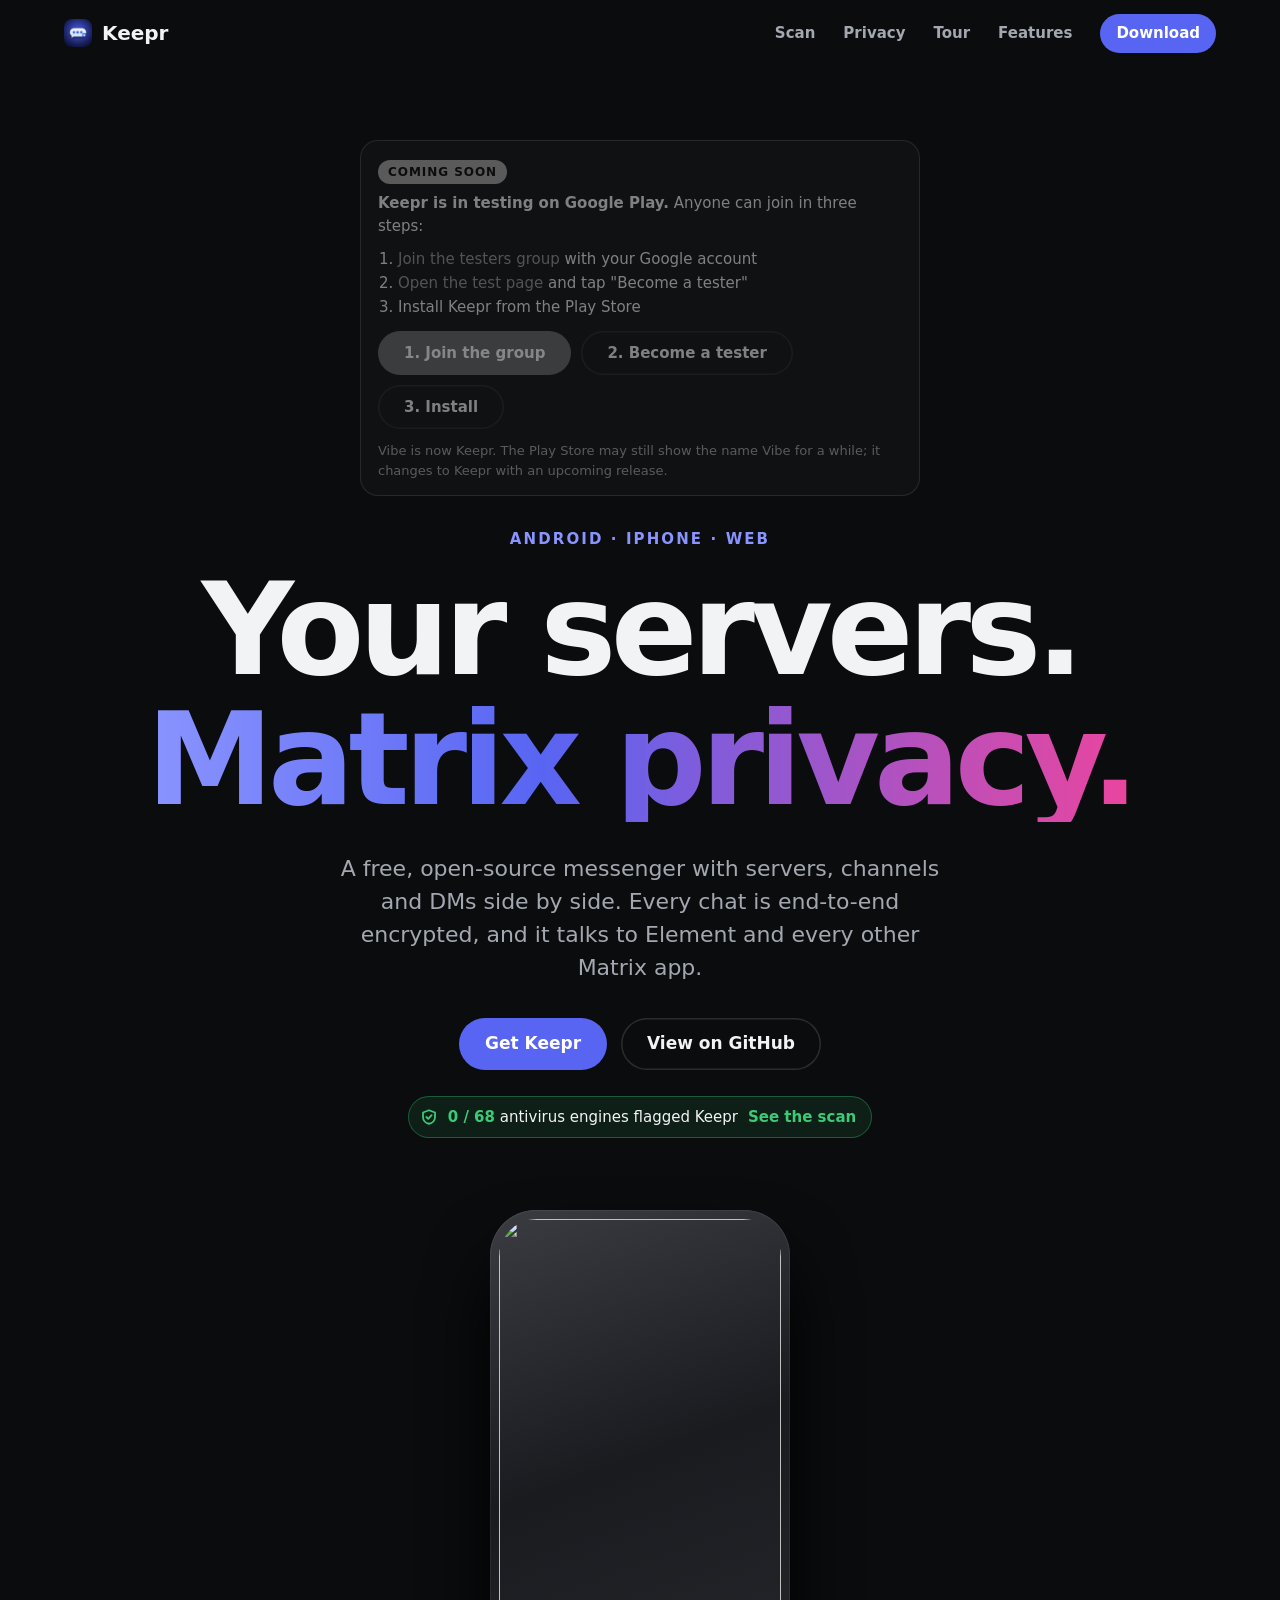
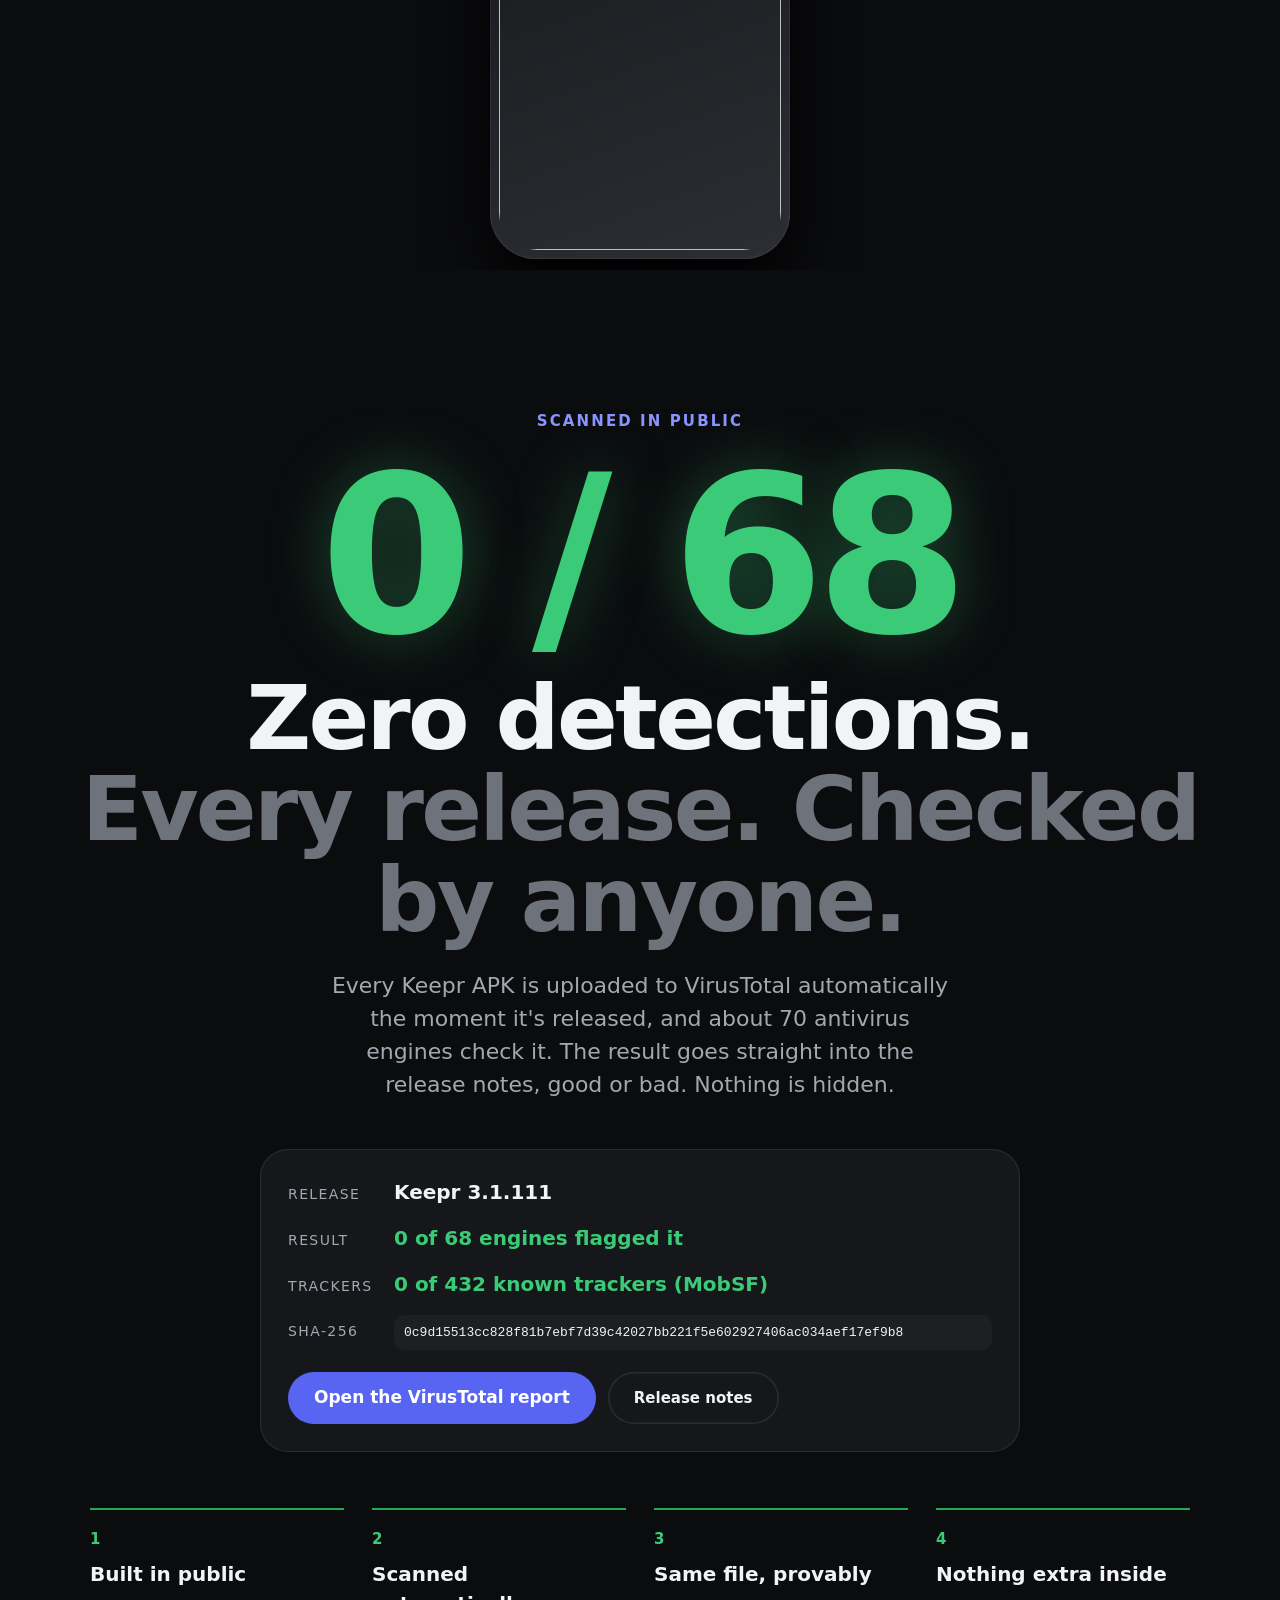
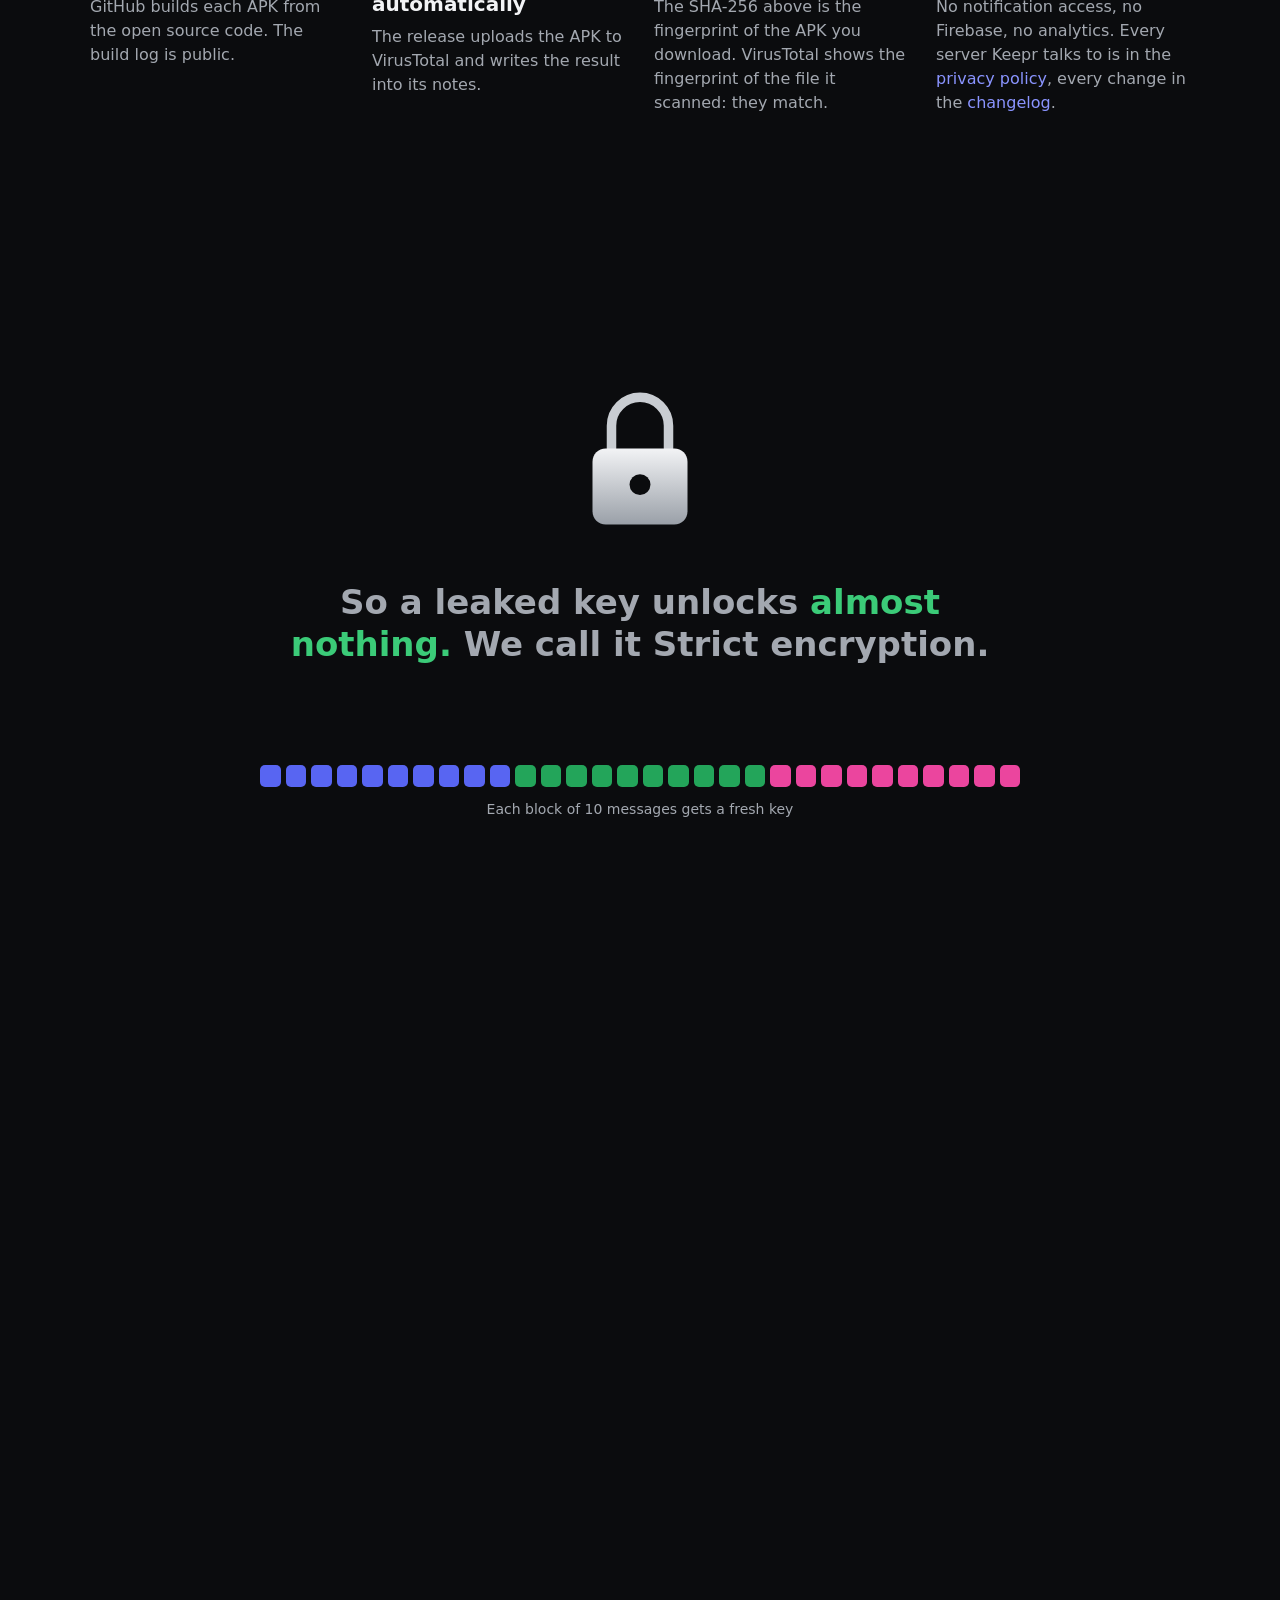
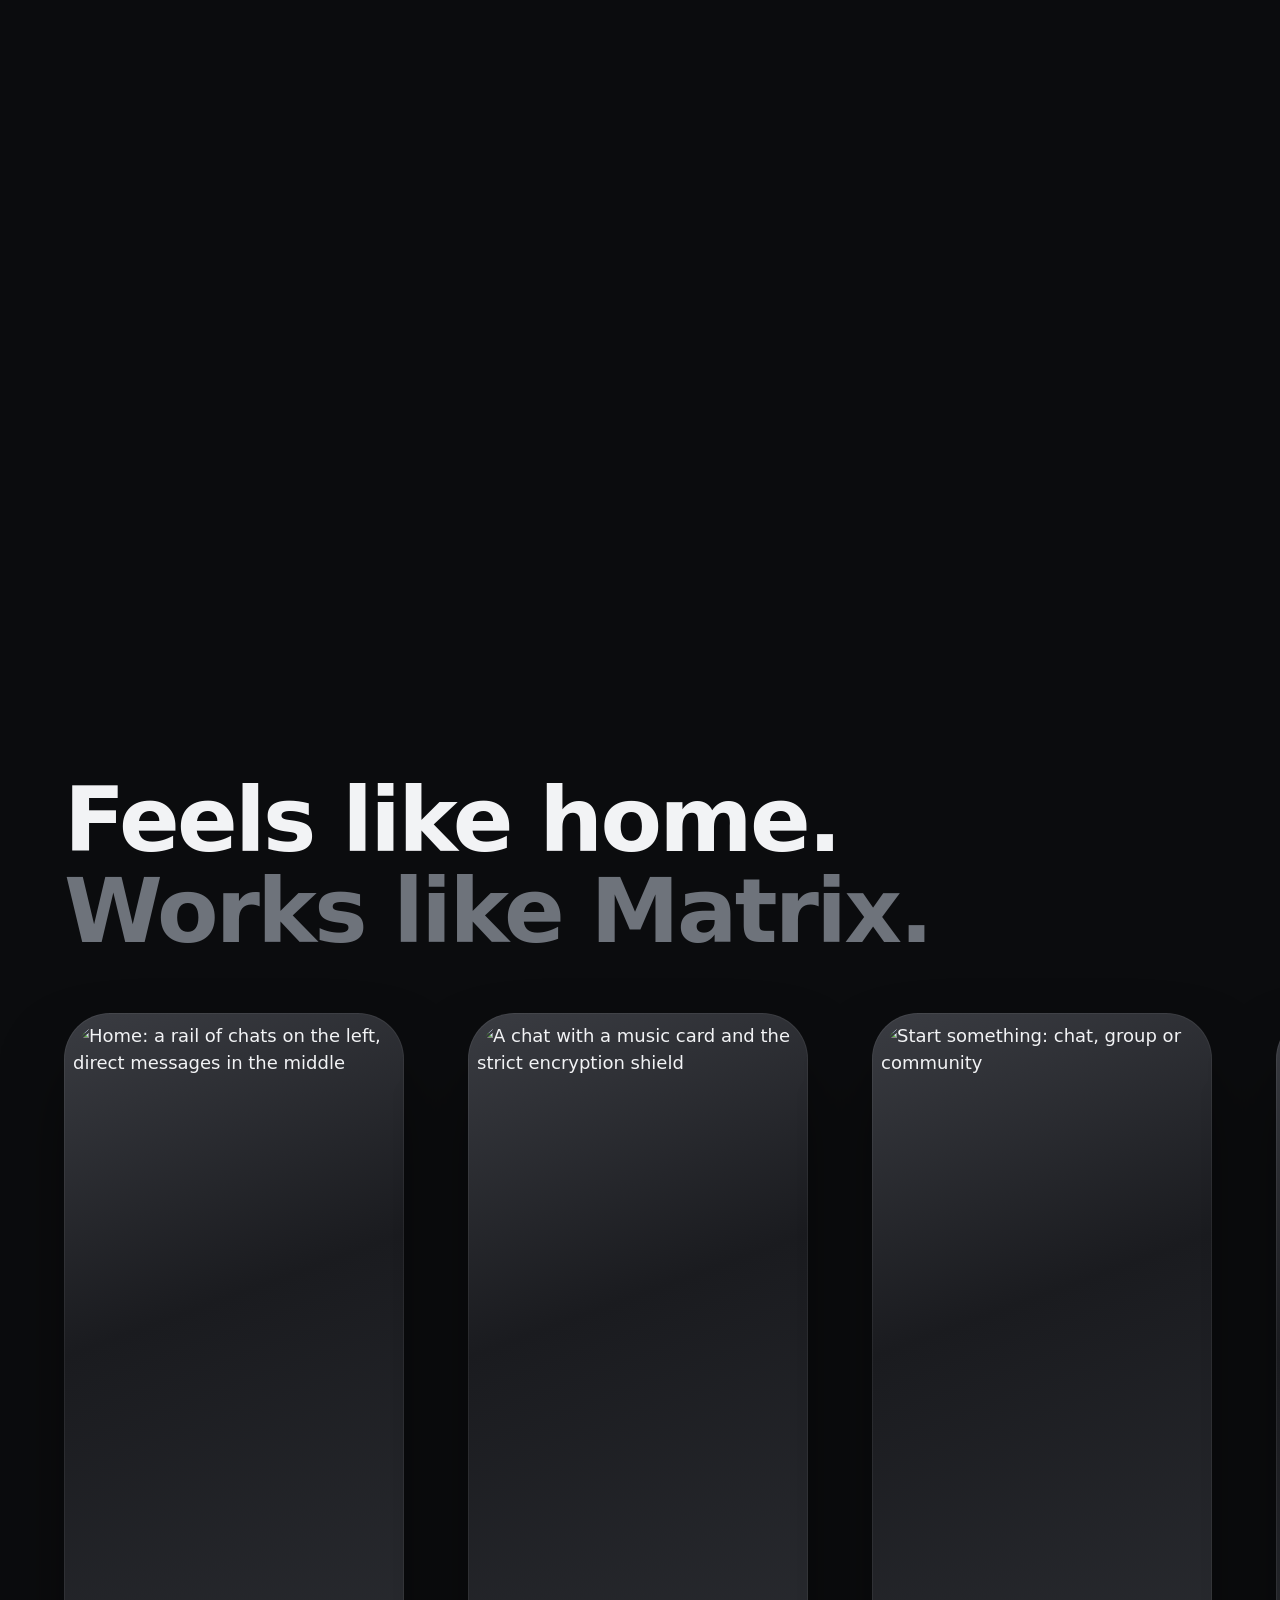
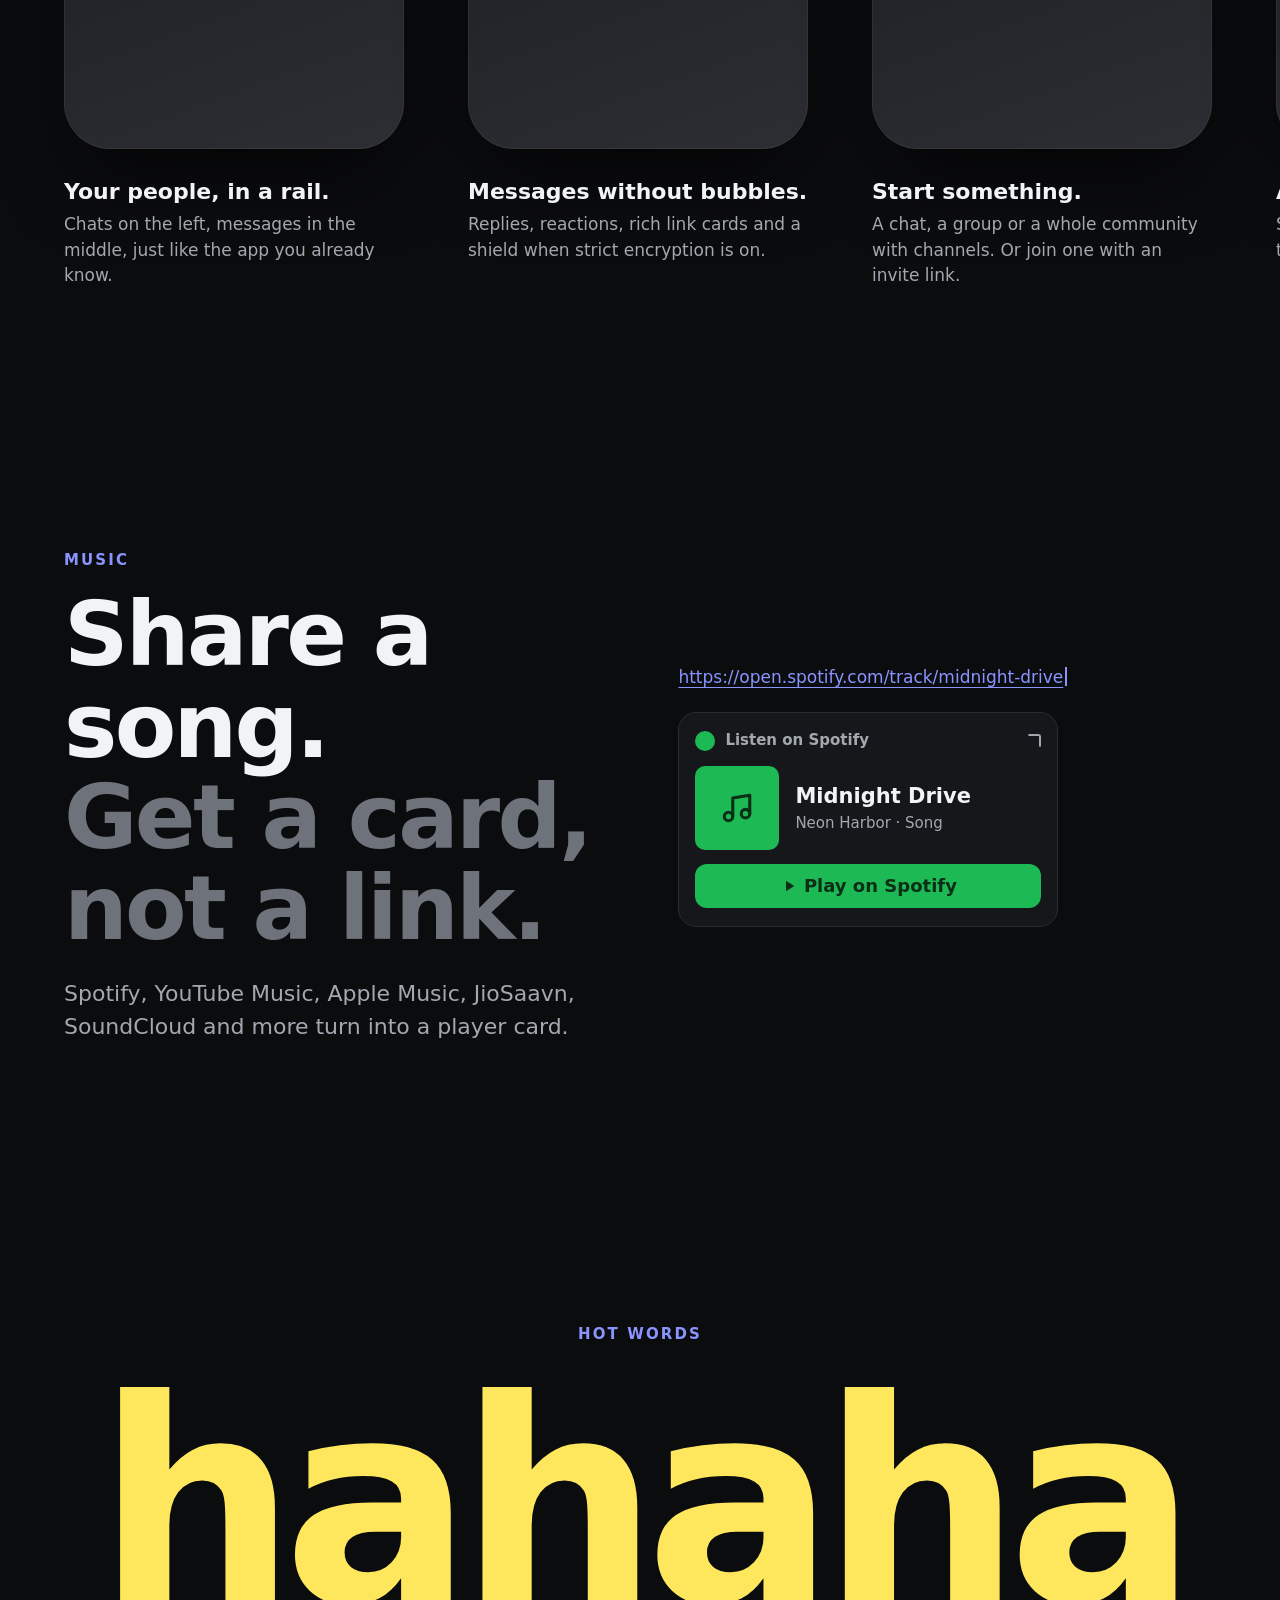
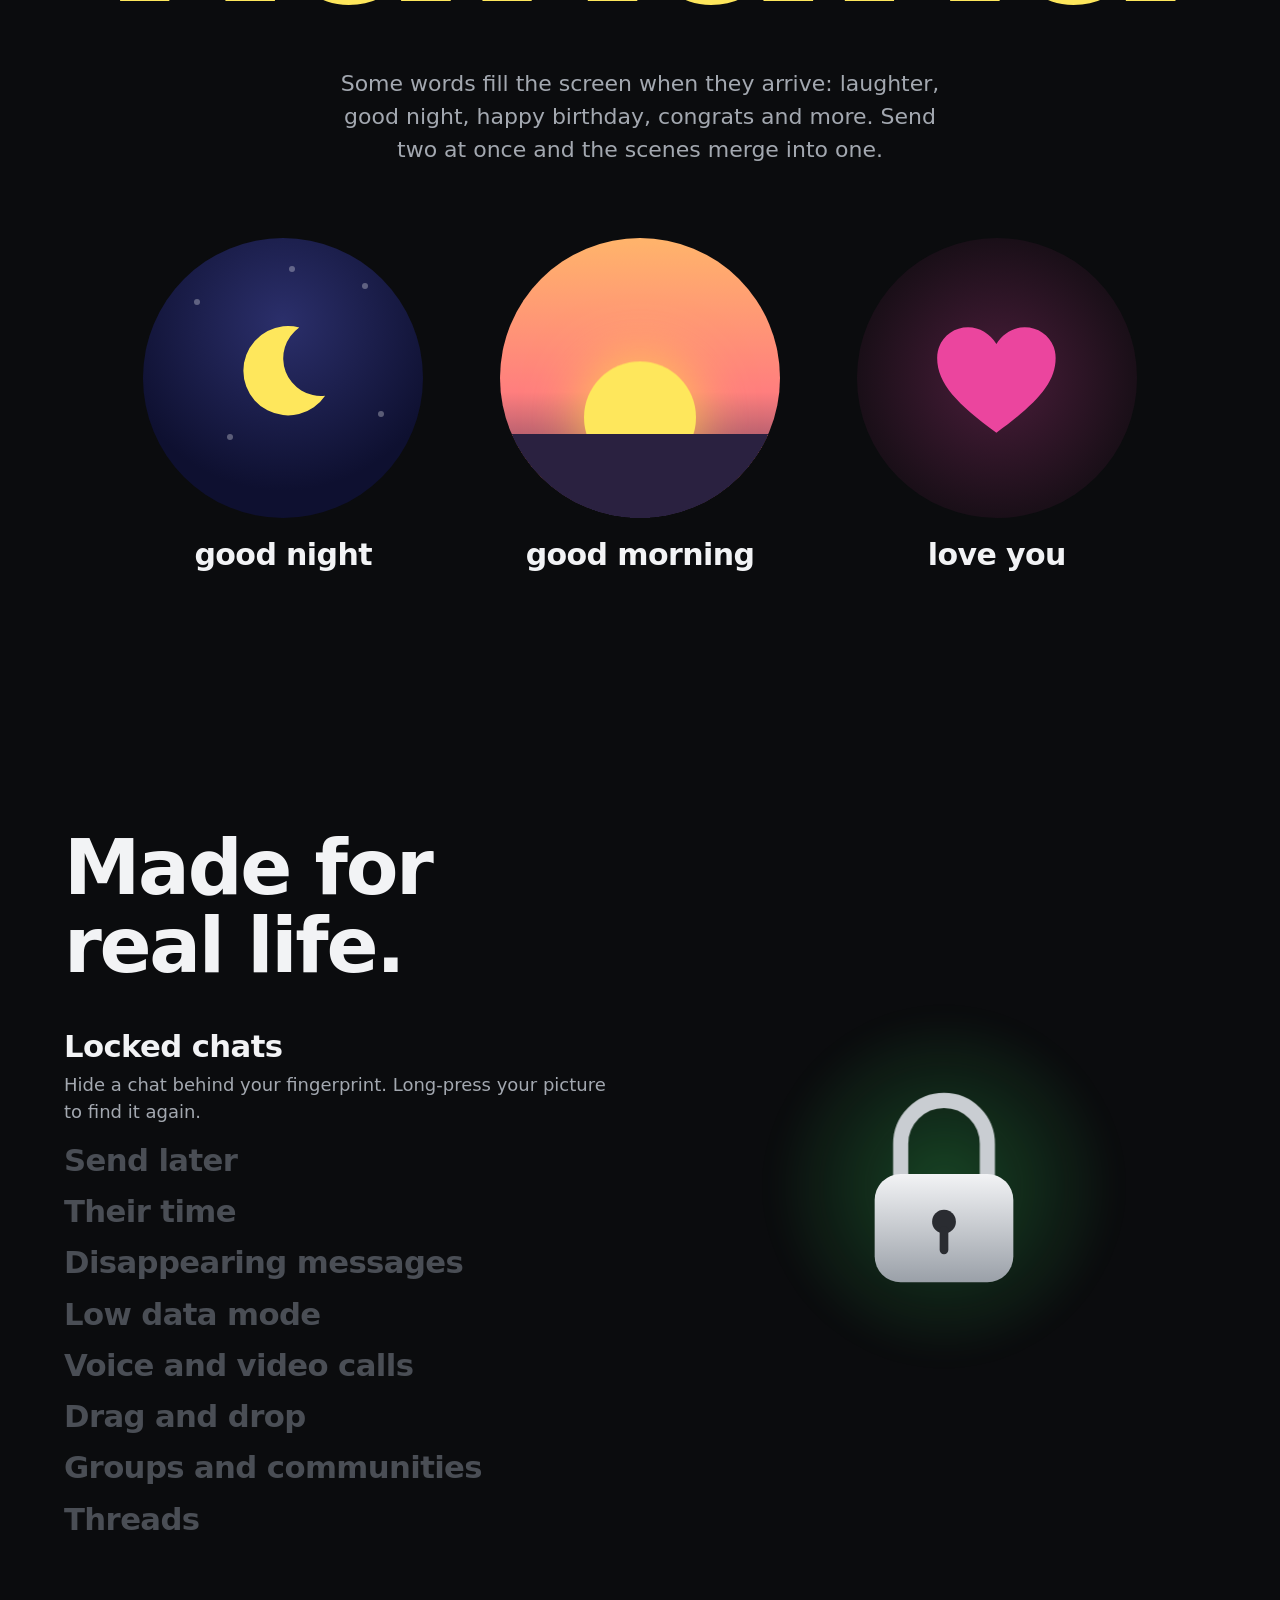
==== index.html @ 839e4610 "Opening: a swarm of cursors drags out and builds the top of the page (once per visit, tap to skip) C" ====
<!doctype html>
<html lang="en">
<head>
<meta charset="utf-8">
<meta name="viewport" content="width=device-width, initial-scale=1">
<title>Keepr – Matrix messenger with servers and channels, end-to-end encrypted</title>
<meta name="description" content="Keepr is a free, open-source Matrix messenger with servers and channels. End-to-end encrypted, strict key rotation, for Android, iPhone and the web.">
<meta name="theme-color" content="#0B0C0E">
<meta name="google-site-verification" content="Ztx1qhZuA-VAZ-xgw5QEOuz_ScKFMot9_ri34N92wpc">
<link rel="canonical" href="https://get-keepr.github.io/">
<meta name="keywords" content="Keepr, Matrix client, Matrix messenger, servers and channels, end-to-end encrypted messenger, private messenger, open source chat app, Android, iPhone">
<script type="application/ld+json">
{"@context":"https://schema.org","@type":"SoftwareApplication","name":"Keepr","alternateName":"Keepr Matrix messenger","applicationCategory":"CommunicationApplication","operatingSystem":"Android, iOS, Web","description":"A free, open-source Matrix messenger with servers and channels. Every chat is end-to-end encrypted.","url":"https://get-keepr.github.io/","offers":{"@type":"Offer","price":"0","priceCurrency":"USD"},"license":"https://www.gnu.org/licenses/agpl-3.0.html","codeRepository":"https://github.com/blackshadowde/Keepr"}
</script>
<meta property="og:title" content="Keepr · Your servers. Matrix privacy.">
<meta property="og:description" content="A free, open-source Matrix messenger with servers and channels. Every chat end-to-end encrypted.">
<meta property="og:image" content="https://get-keepr.github.io/assets/og.png">
<meta property="og:url" content="https://get-keepr.github.io/">
<meta name="twitter:card" content="summary_large_image">
<link rel="icon" href="assets/icon.png">
<link rel="preload" href="assets/figtree.ttf" as="font" type="font/ttf" crossorigin>
<link rel="stylesheet" href="style.css?v=6">
<script>
  // the cursor swarm builds the top of the page once per visit
  try {
    if (!matchMedia('(prefers-reduced-motion: reduce)').matches && !sessionStorage.getItem('keepr-swarm')) {
      document.documentElement.classList.add('swarming');
      // never leave anything hidden if the script can't run
      setTimeout(function () { document.documentElement.classList.remove('swarming'); }, 7000);
    }
  } catch (e) {}
</script>
</head>
<body>
<a class="skip" href="#main">Skip to content</a>

<header class="nav" id="nav">
  <a class="brand" href="#top" aria-label="Keepr home">
    <img src="assets/icon.png" alt="" width="28" height="28">
    <span>Keepr</span>
  </a>
  <nav aria-label="Sections">
    <a href="#verified">Scan</a>
    <a href="#strict">Privacy</a>
    <a href="#tour">Tour</a>
    <a href="#features">Features</a>
    <a class="pill" href="#download">Download</a>
  </nav>
</header>

<main id="main">

<!-- 1. Opening -->
<section class="hero" id="top">
  <div class="hero-copy">
    <aside class="play-test soon" aria-label="Testing on Google Play">
      <span class="play-test-tag">Coming soon</span>
      <p><b>Keepr is in testing on Google Play.</b> Anyone can join in three steps:</p>
      <ol class="play-test-steps">
        <li><a tabindex="-1" aria-disabled="true" href="https://groups.google.com/g/keepr-app-testers">Join the testers group</a> with your Google account</li>
        <li><a tabindex="-1" aria-disabled="true" href="https://play.google.com/apps/testing/app.vibe.chat">Open the test page</a> and tap "Become a tester"</li>
        <li>Install Keepr from the Play Store</li>
      </ol>
      <div class="play-test-links">
        <a tabindex="-1" aria-disabled="true" class="btn primary small" href="https://groups.google.com/g/keepr-app-testers">1. Join the group</a>
        <a tabindex="-1" aria-disabled="true" class="btn ghost small" href="https://play.google.com/apps/testing/app.vibe.chat">2. Become a tester</a>
        <a tabindex="-1" aria-disabled="true" class="btn ghost small" href="https://play.google.com/store/apps/details?id=app.vibe.chat">3. Install</a>
      </div>
      <p class="play-test-note">Vibe is now Keepr. The Play Store may still show the name Vibe for a while; it changes to Keepr with an upcoming release.</p>
    </aside>
    <p class="eyebrow reveal">Android · iPhone · Web</p>
    <h1 class="headline">
      <span class="line"><span>Your servers.</span></span>
      <span class="line"><span class="grad">Matrix privacy.</span></span>
    </h1>
    <p class="lede reveal">A free, open-source messenger with servers, channels and DMs side by side. Every chat is end-to-end encrypted, and it talks to Element and every other Matrix app.</p>
    <div class="cta reveal">
      <a class="btn primary" href="#download">Get Keepr</a>
      <a class="btn ghost" href="https://github.com/blackshadowde/Keepr">View on GitHub</a>
    </div>
    <a class="trust reveal" href="#verified">
      <svg viewBox="0 0 24 24" width="18" height="18" fill="none" stroke="currentColor" stroke-width="2.4" stroke-linecap="round" stroke-linejoin="round"><path d="M12 3l8 3v6c0 4.5-3.4 8.3-8 9-4.6-.7-8-4.5-8-9V6z"/><path d="M8.5 12l2.5 2.5 4.5-5"/></svg>
      <span><b class="vt-ratio">0 / 68</b> antivirus engines flagged Keepr</span>
      <span class="trust-go">See the scan</span>
    </a>
  </div>
  <div class="fan" aria-hidden="true">
    <div class="phone side left"><img src="assets/chat.webp" alt="" width="390" height="844"></div>
    <div class="phone side right"><img src="assets/start.webp" alt="" width="390" height="844"></div>
    <div class="phone main"><img src="assets/home.webp" alt="" width="390" height="844"></div>
  </div>
</section>

<!-- 1b. Scanned in public -->
<section class="verified" id="verified">
  <p class="eyebrow">Scanned in public</p>
  <div class="vt-big"><span class="vt-ratio">0 / 68</span></div>
  <h2>Zero detections.<br><span class="muted">Every release. Checked by anyone.</span></h2>
  <p class="lede">Every Keepr APK is uploaded to VirusTotal automatically the moment it's released, and about 70 antivirus engines check it. The result goes straight into the release notes, good or bad. Nothing is hidden.</p>
  <div class="vt-card">
    <div class="vt-row"><span class="vt-label">Release</span><b class="vt-version">Keepr 3.1.111</b></div>
    <div class="vt-row"><span class="vt-label">Result</span><b class="vt-result green">0 of 68 engines flagged it</b></div>
    <div class="vt-row"><span class="vt-label">Trackers</span><b class="green">0 of 432 known trackers (MobSF)</b></div>
    <div class="vt-row vt-hash"><span class="vt-label">SHA-256</span><code class="vt-sha">0c9d15513cc828f81b7ebf7d39c42027bb221f5e602927406ac034aef17ef9b8</code></div>
    <div class="vt-actions">
      <a class="btn primary vt-report" href="https://www.virustotal.com/gui/file/0c9d15513cc828f81b7ebf7d39c42027bb221f5e602927406ac034aef17ef9b8">Open the VirusTotal report</a>
      <a class="btn ghost small vt-notes" href="https://github.com/blackshadowde/Keepr/releases/latest">Release notes</a>
    </div>
  </div>
  <ol class="vt-steps">
    <li><b>Built in public</b>GitHub builds each APK from the open source code. The build log is public.</li>
    <li><b>Scanned automatically</b>The release uploads the APK to VirusTotal and writes the result into its notes.</li>
    <li><b>Same file, provably</b>The SHA-256 above is the fingerprint of the APK you download. VirusTotal shows the fingerprint of the file it scanned: they match.</li>
    <li><b>Nothing extra inside</b>No notification access, no Firebase, no analytics. Every server Keepr talks to is in the <a href="https://github.com/blackshadowde/Keepr/blob/Vibe/PRIVACY.md">privacy policy</a>, every change in the <a href="https://github.com/blackshadowde/Keepr/blob/Vibe/CHANGELOG.md">changelog</a>.</li>
  </ol>
</section>

<!-- 2. Strict encryption, scrubbed by scroll -->
<section class="strict" id="strict">
  <div class="strict-stage">
    <svg class="lockshield" viewBox="0 0 200 200" role="img" aria-label="A lock turning into a shield">
      <defs>
        <linearGradient id="metal" x1="0" y1="0" x2="0" y2="1"><stop offset="0" stop-color="#F2F3F5"/><stop offset="1" stop-color="#9AA0A8"/></linearGradient>
        <linearGradient id="green" x1="0" y1="0" x2="0" y2="1"><stop offset="0" stop-color="#4CD97B"/><stop offset="1" stop-color="#1F9D4F"/></linearGradient>
        <radialGradient id="glow" cx="50%" cy="50%" r="50%">
          <stop offset="0" stop-color="#34C759" stop-opacity=".35"/>
          <stop offset="1" stop-color="#23A55A" stop-opacity="0"/>
        </radialGradient>
      </defs>
      <circle class="ls-glow" cx="100" cy="104" r="96" fill="url(#glow)"/>
      <path class="ls-shackle" pathLength="1" d="M70,90 V66 A30,30 0 0 1 130,66 V90" fill="none" stroke="#C9CDD2" stroke-width="10" stroke-linecap="round"/>
      <path class="ls-body" d="M100,90 C112,90 124,90 136,90 C144,90 150,96 150,104 C150,121 150,139 150,156 C150,164 144,170 136,170 C124,170 112,170 100,170 C88,170 76,170 64,170 C56,170 50,164 50,156 C50,139 50,121 50,104 C50,96 56,90 64,90 C76,90 88,90 100,90 Z" fill="url(#metal)"/>
      <path class="ls-green" d="M100,90 C112,90 124,90 136,90 C144,90 150,96 150,104 C150,121 150,139 150,156 C150,164 144,170 136,170 C124,170 112,170 100,170 C88,170 76,170 64,170 C56,170 50,164 50,156 C50,139 50,121 50,104 C50,96 56,90 64,90 C76,90 88,90 100,90 Z" fill="url(#green)" opacity="0"/>
      <circle class="ls-hole" cx="100" cy="128" r="11" fill="#0B0C0E"/>
      <path class="ls-shine" d="M100,44 L100,166 C80,154 56,134 56,100 L56,60 Z" fill="#fff" opacity="0"/>
    </svg>
    <div class="strict-lines" aria-live="polite">
      <p class="sl"><b>Every chat is end-to-end encrypted.</b> Your server only ever stores scrambled data.</p>
      <p class="sl">Most Matrix apps keep one message key for <b>100 messages or a week.</b></p>
      <p class="sl">Keepr swaps it <b class="green">every 10 messages, or every hour.</b></p>
      <p class="sl">So a leaked key unlocks <b class="green">almost nothing.</b> We call it Strict encryption.</p>
    </div>
    <div class="keys" aria-hidden="true">
      <div class="keytrack"></div>
      <p class="keylabel">Each block of 10 messages gets a fresh key</p>
    </div>
  </div>
</section>

<!-- 3. Horizontal tour -->
<section class="tour" id="tour">
  <div class="tour-head">
    <h2>Feels like home.<br><span class="muted">Works like Matrix.</span></h2>
  </div>
  <div class="tour-track">
    <figure class="slide">
      <div class="phone"><img src="assets/home.webp" alt="Home: a rail of chats on the left, direct messages in the middle" loading="lazy" width="390" height="844"></div>
      <figcaption><b>Your people, in a rail.</b> Chats on the left, messages in the middle, just like the app you already know.</figcaption>
    </figure>
    <figure class="slide">
      <div class="phone"><img src="assets/chat.webp" alt="A chat with a music card and the strict encryption shield" loading="lazy" width="390" height="844"></div>
      <figcaption><b>Messages without bubbles.</b> Replies, reactions, rich link cards and a shield when strict encryption is on.</figcaption>
    </figure>
    <figure class="slide">
      <div class="phone"><img src="assets/start.webp" alt="Start something: chat, group or community" loading="lazy" width="390" height="844"></div>
      <figcaption><b>Start something.</b> A chat, a group or a whole community with channels. Or join one with an invite link.</figcaption>
    </figure>
    <figure class="slide">
      <div class="phone"><img src="assets/profile.webp" alt="Edit profile with a listening-to status" loading="lazy" width="390" height="844"></div>
      <figcaption><b>A status that's alive.</b> Say what you're up to, or let it show the song you're playing.</figcaption>
    </figure>
    <figure class="slide">
      <div class="phone"><img src="assets/strict.webp" alt="The strict encryption introduction" loading="lazy" width="390" height="844"></div>
      <figcaption><b>Privacy, explained plainly.</b> No jargon. Every protection says what it does and who can turn it on.</figcaption>
    </figure>
  </div>
</section>

<!-- 4. Music -->
<section class="music">
  <div class="music-copy">
    <p class="eyebrow">Music</p>
    <h2>Share a song.<br><span class="muted">Get a card, not a link.</span></h2>
    <p class="lede">Spotify, YouTube Music, Apple Music, JioSaavn, SoundCloud and more turn into a player card.</p>
  </div>
  <div class="music-demo" aria-hidden="true">
    <div class="link-typed"><span class="typed"></span><span class="caret"></span></div>
    <div class="mcard">
      <div class="mc-top"><span class="mc-dot"></span>Listen on Spotify<span class="mc-open"></span></div>
      <div class="mc-row">
        <div class="mc-cover"><svg viewBox="0 0 24 24" width="34" height="34" fill="none" stroke="#0B2E17" stroke-width="2.2" stroke-linecap="round" stroke-linejoin="round"><path d="M9 18V5l12-2v13"/><circle cx="6" cy="18" r="3"/><circle cx="18" cy="16" r="3"/></svg></div>
        <div><div class="mc-title">Midnight Drive</div><div class="mc-sub">Neon Harbor · Song</div></div>
      </div>
      <div class="mc-btn"><svg viewBox="0 0 24 24" width="18" height="18" fill="currentColor"><path d="M8 5v14l11-7z"/></svg>Play on Spotify</div>
    </div>
  </div>
</section>

<!-- 5. Hot words -->
<section class="hot">
  <p class="eyebrow">Hot words</p>
  <h2 class="hot-word" aria-label="hahaha"><span>h</span><span>a</span><span>h</span><span>a</span><span>h</span><span>a</span></h2>
  <p class="lede center">Some words fill the screen when they arrive: laughter, good night, happy birthday, congrats and more. Send two at once and the scenes merge into one.</p>
  <div class="burst" aria-hidden="true"></div>
  <div class="moods">
    <figure class="mood m-night">
      <div class="sky" aria-hidden="true">
        <svg class="moon" viewBox="0 0 100 100"><path d="M64 14a38 38 0 1 0 22 58A32 32 0 0 1 64 14z" fill="#FEE75C"/></svg>
        <i class="star" style="left:18%;top:22%"></i><i class="star" style="left:78%;top:16%;animation-delay:.6s"></i><i class="star" style="left:30%;top:70%;animation-delay:1.1s"></i><i class="star" style="left:84%;top:62%;animation-delay:.3s"></i><i class="star" style="left:52%;top:10%;animation-delay:1.5s"></i>
        <span class="zz">z</span><span class="zz" style="animation-delay:.8s">z</span>
      </div>
      <figcaption>good night</figcaption>
    </figure>
    <figure class="mood m-morning">
      <div class="sky" aria-hidden="true">
        <div class="sun"><i></i></div>
        <div class="horizon"></div>
        <svg class="bird" viewBox="0 0 40 16"><path d="M2 12 Q10 2 20 10 Q30 2 38 12" fill="none" stroke="#F2F3F5" stroke-width="2.5" stroke-linecap="round"/></svg>
      </div>
      <figcaption>good morning</figcaption>
    </figure>
    <figure class="mood m-love">
      <div class="sky" aria-hidden="true">
        <svg class="heart" viewBox="0 0 100 90"><path d="M50 86C20 64 4 48 4 28 4 14 15 4 28 4c9 0 17 5 22 13C55 9 63 4 72 4c13 0 24 10 24 24 0 20-16 36-46 58z" fill="#EB459E"/></svg>
        <i class="mini" style="--x:-70px;--y:-60px"></i><i class="mini" style="--x:70px;--y:-50px;animation-delay:.2s"></i><i class="mini" style="--x:-50px;--y:50px;animation-delay:.35s"></i><i class="mini" style="--x:60px;--y:55px;animation-delay:.5s"></i>
      </div>
      <figcaption>love you</figcaption>
    </figure>
  </div>
</section>

<!-- 6. Features: chapters, one scene at a time as you scroll -->
<section class="chapters" id="features">
  <div class="ch-stage">
    <div class="ch-copy">
      <h2>Made for<br>real life.</h2>
      <ol class="ch-list">
        <li class="on"><h3>Locked chats</h3><p>Hide a chat behind your fingerprint. Long-press your picture to find it again.</p></li>
        <li><h3>Send later</h3><p>Write it now. It arrives in their morning.</p></li>
        <li><h3>Their time</h3><p>Their local time sits under their name, so you never text at 3 AM by accident.</p></li>
        <li><h3>Disappearing messages</h3><p>Per chat, from an hour to 90 days.</p></li>
        <li><h3>Low data mode</h3><p>Photos load only when you tap them. Uploads get smaller.</p></li>
        <li><h3>Voice and video calls</h3><p>Encrypted calls inside the chat, with a floating window when you leave the app.</p></li>
        <li><h3>Drag and drop</h3><p>Drag a screenshot from any app straight into a chat.</p></li>
        <li><h3>Groups and communities</h3><p>Channels, invite links and public places to join.</p></li>
        <li><h3>Threads</h3><p>Turn any message into a thread with its own name. It stays pinned beside the chat until you close it.</p></li>
      </ol>
    </div>
    <div class="ch-visual" aria-hidden="true">
      <div class="scene sc-lock on" style="--glow:#34C759">
        <svg viewBox="0 0 120 120"><path class="shk" d="M40 56V40a20 20 0 0 1 40 0v16" fill="none" stroke="#C9CDD2" stroke-width="7" stroke-linecap="round"/><rect x="28" y="54" width="64" height="50" rx="12" fill="url(#metal2)"/><circle cx="60" cy="76" r="5.5" fill="#2A2C31"/><path d="M60 80v9" stroke="#2A2C31" stroke-width="4" stroke-linecap="round"/><defs><linearGradient id="metal2" x1="0" y1="0" x2="0" y2="1"><stop offset="0" stop-color="#F2F3F5"/><stop offset="1" stop-color="#9AA0A8"/></linearGradient></defs></svg>
      </div>
      <div class="scene sc-later" style="--glow:#5865F2">
        <svg viewBox="0 0 120 120"><circle cx="60" cy="60" r="44" fill="none" stroke="#3A3C42" stroke-width="3"/><g stroke="#F2F3F5" stroke-linecap="round"><path class="hh" d="M60 60V38" stroke-width="5"/><path class="mh" d="M60 60V24" stroke-width="3"/></g><circle cx="60" cy="60" r="4" fill="#F2F3F5"/></svg>
        <div class="bub">Good morning</div>
      </div>
      <div class="scene sc-time" style="--glow:#8A94FF">
        <div class="t1"><b>9:41 PM</b><span>here</span></div>
        <svg class="arc" viewBox="0 0 200 60"><path d="M10 50 Q100 -20 190 50" fill="none" stroke="#5865F2" stroke-width="2" stroke-dasharray="4 6"/><circle class="dot" r="5" fill="#8A94FF"><animateMotion dur="2.4s" repeatCount="indefinite" path="M10 50 Q100 -20 190 50"/></circle></svg>
        <div class="t2"><b>11:11 AM</b><span>there</span></div>
      </div>
      <div class="scene sc-vanish" style="--glow:#EB459E">
        <div class="msg">see you soon</div>
        <div class="timer">disappears in 1h</div>
      </div>
      <div class="scene sc-data" style="--glow:#3BCB78">
        <div class="photo"><img src="assets/art-chat.png" alt="" width="480" height="320"></div>
        <div class="tap"></div>
      </div>
      <div class="scene sc-call" style="--glow:#34C759">
        <span class="rip"></span><span class="rip"></span><span class="rip"></span>
        <div class="callbtn"><svg viewBox="0 0 48 48"><path d="M40 33v5a3 3 0 0 1-3.3 3A30 30 0 0 1 7 11.3 3 3 0 0 1 10 8h5a3 3 0 0 1 3 2.6c.2 1.5.6 3 1.1 4.4a3 3 0 0 1-.7 3.2L16 20.6a24 24 0 0 0 11.4 11.4l2.4-2.4a3 3 0 0 1 3.2-.7c1.4.5 2.9.9 4.4 1.1A3 3 0 0 1 40 33z" fill="#fff"/></svg></div>
      </div>
      <div class="scene sc-drop" style="--glow:#F0B232">
        <div class="mini-phone"></div>
        <div class="shot"></div>
      </div>
      <div class="scene sc-group" style="--glow:#5865F2">
        <img src="assets/art-group.png" alt="" width="480" height="320">
      </div>
      <div class="scene sc-thread" style="--glow:#8A94FF">
        <div class="th-card">
          <div class="th-head"><span class="th-badge"><svg viewBox="0 0 24 24"><path d="M3 5a2 2 0 0 1 2-2h9a2 2 0 0 1 2 2v6a2 2 0 0 1-2 2H8l-4 3.5V13a2 2 0 0 1-1-1.7z" fill="currentColor"/><path d="M18 8h1a2 2 0 0 1 2 2v6.3a2 2 0 0 1-1 1.7v3.5L16 18h-5a2 2 0 0 1-2-2v-1h5a4 4 0 0 0 4-4z" fill="currentColor" opacity=".7"/></svg></span><div><b>Weekend plans</b><small>Thread in Design crew</small></div></div>
          <div class="th-root"><i style="background:#ED4245">A</i><p><b>Aria</b>Hike on Saturday?</p></div>
          <div class="th-reply r1"><i style="background:#3BA55C">K</i><p><b>Kenji</b>I'm in, 8 AM?</p></div>
          <div class="th-reply r2"><i style="background:#FAA61A">M</i><p><b>Maya</b>Bringing snacks</p></div>
        </div>
      </div>
    </div>
  </div>
</section>

<!-- 7. Privacy -->
<section class="privacy">
  <h2>No phone number.<br>No ads. <span class="muted">No tracking.</span></h2>
  <ul class="facts">
    <li><b>Encrypted on your phone.</b> Messages and files are locked before they leave your device.</li>
    <li><b>No analytics, ever.</b> Keepr doesn't count, profile or sell anything.</li>
    <li><b>Quiet notifications.</b> They carry only a room and message ID, never your text.</li>
    <li><b>Your account, your choice.</b> It lives on the Matrix server you pick, not with us.</li>
  </ul>
</section>

<!-- 8. Download -->
<section class="download" id="download">
  <h2>Get Keepr.</h2>
  <p class="lede center">Free on every device. Your chats follow you.</p>
  <div class="platforms">
    <article class="plat">
      <h3>Android</h3>
      <p>Download the APK and open it. Updates arrive inside the app.</p>
      <a class="btn primary" id="apk-toggle" href="https://github.com/blackshadowde/Keepr/releases/latest" aria-expanded="false" aria-controls="apk-panel">Download APK</a>
      <div class="apk-panel" id="apk-panel" hidden>
        <div class="apk-head">
          <b class="apk-version">Keepr</b>
          <span class="apk-meta"></span>
        </div>
        <div class="apk-notes"></div>
        <a class="btn primary apk-get" href="https://github.com/blackshadowde/Keepr/releases/latest">Download</a>
        <p class="apk-small">Open the file once it's downloaded. If Android asks, allow "Install unknown apps" for your browser. Updating? Install it over the old one; your chats stay.</p>
        <a class="apk-all" href="https://github.com/blackshadowde/Keepr/releases">All versions on GitHub</a>
      </div>
      <span class="btn ghost small soon-btn" aria-disabled="true">Google Play: coming soon</span>
      <p class="apk-small soon"><a tabindex="-1" aria-disabled="true" href="https://groups.google.com/g/keepr-app-testers">Join the testers group</a>, tap "Become a tester" on the test page, then install from the <a tabindex="-1" aria-disabled="true" href="https://play.google.com/store/apps/details?id=app.vibe.chat">Play Store</a>. The Play Store may still say Vibe; it changes to Keepr with an upcoming release.</p>
      <a class="btn ghost small" href="obtainium://add/https://github.com/blackshadowde/Keepr">Add to Obtainium</a>
      <p class="apk-small"><a href="https://obtainium.imranr.dev">Obtainium</a> installs Keepr straight from its GitHub releases and keeps it updated. No Obtainium yet? Install it, then add <code>github.com/blackshadowde/Keepr</code>.</p>
    </article>
    <article class="plat">
      <h3>iPhone</h3>
      <p>Install with <a href="https://sidestore.io">SideStore</a> or <a href="https://altstore.io">AltStore</a> first. Then add Keepr's source on your iPhone, and updates show up there automatically.</p>
      <a class="btn primary" href="sidestore://source?url=https%3A%2F%2Fraw.githubusercontent.com%2Fblackshadowde%2FVibe-flutter%2FVibe%2Faltstore.json">Add to SideStore</a>
      <a class="btn ghost small" href="altstore://source?url=https%3A%2F%2Fraw.githubusercontent.com%2Fblackshadowde%2FVibe-flutter%2FVibe%2Faltstore.json">Add to AltStore</a>
      <button class="btn ghost small" type="button" id="copy-source">Copy source link</button>
      <a class="btn ghost small" id="ipa" href="https://github.com/blackshadowde/Keepr/releases">Download IPA</a>
    </article>
    <article class="plat">
      <h3>Web</h3>
      <p>Open Keepr in your browser. Nothing to install.</p>
      <a class="btn primary" href="https://blackshadowde.github.io/Keepr/">Open in browser</a>
    </article>
  </div>
</section>

<!-- 9. Support -->
<section class="support">
  <div>
    <h2>Keep Keepr free.</h2>
    <p class="lede">No ads and no investors. If Keepr makes your day better, you can help pay for its development.</p>
    <p class="upi">UPI: <code>ashish.boddu@ybl</code></p>
  </div>
  <img src="assets/upi.png" alt="UPI QR code for donations" width="220" height="220" loading="lazy">
</section>

</main>

<footer class="foot">
  <p>Keepr is free software under the GNU AGPL v3, based on <a href="https://github.com/krille-chan/fluffychat">FluffyChat</a>. Matrix is an open standard from the <a href="https://matrix.org">Matrix.org Foundation</a>.</p>
  <p>Keepr is an independent project, not affiliated with or endorsed by any other app or company. Product names belong to their owners.</p>
  <p><a href="https://github.com/blackshadowde/Keepr">Source code</a> · Figtree font under the <a href="assets/OFL.txt">SIL Open Font License</a></p>
</footer>

<script src="vendor/gsap.min.js" defer></script>
<script src="vendor/ScrollTrigger.min.js" defer></script>
<script src="main.js?v=6" defer></script>
<script src="swarm.js?v=1" defer></script>
<script>
// The newest release, read once: its download, notes and VirusTotal result.
(function () {
  function esc(t) {
    return t.replace(/&/g, '&amp;').replace(/</g, '&lt;').replace(/>/g, '&gt;').replace(/"/g, '&quot;');
  }
  // small, safe Markdown: escaped first, then **bold**, `code`, https links
  function inline(t) {
    return esc(t)
      .replace(/\*\*([^*]+)\*\*/g, '<b>$1</b>')
      .replace(/`([^`]+)`/g, '<code>$1</code>')
      .replace(/\[([^\]]+)\]\((https:\/\/[^)\s]+)\)/g, '<a href="$2" rel="noopener">$1</a>');
  }
  function notesHtml(body) {
    // only "What's new": the part before the --- line
    var part = body.split(/\n-{3,}\s*\n/)[0];
    var out = [], list = false;
    part.split(/\r?\n/).forEach(function (line) {
      line = line.trim();
      if (!line || /^## /.test(line)) return;
      if (/^[-*] /.test(line)) {
        if (!list) { out.push('<ul>'); list = true; }
        out.push('<li>' + inline(line.slice(2)) + '</li>');
        return;
      }
      if (list) { out.push('</ul>'); list = false; }
      if (/^#{3,} /.test(line)) out.push('<h4>' + inline(line.replace(/^#+ /, '')) + '</h4>');
      else out.push('<p>' + inline(line) + '</p>');
    });
    if (list) out.push('</ul>');
    return out.join('');
  }
  function mb(n) { return (n / 1048576).toFixed(1) + ' MB'; }

  var toggle = document.getElementById('apk-toggle');
  var panel = document.getElementById('apk-panel');
  var ready = false;
  toggle.addEventListener('click', function (e) {
    if (!ready) return; // no data: the link opens GitHub as before
    e.preventDefault();
    var open = panel.hidden;
    panel.hidden = !open;
    toggle.setAttribute('aria-expanded', String(open));
    toggle.textContent = open ? 'Hide details' : 'Download APK';
  });

  fetch('https://api.github.com/repos/blackshadowde/Keepr/releases/latest')
    .then(function (r) { return r.ok ? r.json() : null; })
    .then(function (rel) {
      if (!rel) return;
      var body = rel.body || '';
      var apk = (rel.assets || []).filter(function (a) { return /\.apk$/i.test(a.name); })[0];
      if (apk) {
        panel.querySelector('.apk-version').textContent = rel.name || rel.tag_name;
        var date = new Date(rel.published_at).toLocaleDateString(undefined, { day: 'numeric', month: 'short', year: 'numeric' });
        panel.querySelector('.apk-meta').textContent = date + ' · ' + mb(apk.size);
        panel.querySelector('.apk-notes').innerHTML = notesHtml(body);
        var get = panel.querySelector('.apk-get');
        get.href = apk.browser_download_url;
        get.textContent = 'Download ' + apk.name;
        ready = true;
      }
      var vt = body.match(/VirusTotal:\*\*\s*(\d+)\s*\/\s*(\d+)[^(]*\(\[report\]\((https:\/\/www\.virustotal\.com\/gui\/file\/([0-9a-f]{64}))\)/i);
      if (!vt) return;
      var bad = +vt[1], all = +vt[2];
      document.querySelectorAll('.vt-ratio').forEach(function (e) { e.textContent = bad + ' / ' + all; });
      document.querySelector('.vt-version').textContent = (rel.name || rel.tag_name);
      var res = document.querySelector('.vt-result');
      res.textContent = bad + ' of ' + all + ' engines flagged it';
      res.classList.toggle('green', bad === 0);
      document.querySelector('.vt-sha').textContent = vt[4];
      document.querySelector('.vt-report').href = vt[3];
      document.querySelector('.vt-notes').href = rel.html_url;
    })
    .catch(function () {});
})();
</script>
</body>
</html>
---- style.css ----
@font-face {
  font-family: Figtree;
  src: url(assets/figtree.ttf) format("truetype");
  font-weight: 300 900;
  font-display: swap;
}

:root {
  --bg: #0B0C0E;
  --surface: #16171A;
  --surface-2: #1E1F23;
  --line: #2A2C31;
  --text: #F2F3F5;
  --muted: #A3A8B0;
  --blurple: #5865F2;
  --blurple-soft: #8A94FF;
  --green: #23A55A;
  --green-soft: #3BCB78;
  --pink: #EB459E;
  --radius: 28px;
  --pad: clamp(20px, 5vw, 64px);
}

* { box-sizing: border-box; }
html { scroll-behavior: smooth; -webkit-text-size-adjust: 100%; }
@media (prefers-reduced-motion: reduce) { html { scroll-behavior: auto; } }
body {
  margin: 0;
  background: var(--bg);
  color: var(--text);
  font-family: Figtree, system-ui, -apple-system, "Segoe UI", sans-serif;
  font-size: 18px;
  line-height: 1.5;
  -webkit-font-smoothing: antialiased;
  overflow-x: hidden;
}
img { display: block; max-width: 100%; height: auto; }
a { color: var(--blurple-soft); text-decoration: none; }
a:hover { color: #fff; }
a:focus-visible, .btn:focus-visible { outline: 3px solid var(--blurple-soft); outline-offset: 3px; border-radius: 12px; }
h1, h2, h3 { margin: 0; letter-spacing: -0.03em; line-height: 1.02; }
h2 { font-size: clamp(40px, 7vw, 96px); font-weight: 900; }
.muted { color: #6E737B; }
.green { color: var(--green-soft); }
.eyebrow { margin: 0 0 18px; font-size: 15px; font-weight: 700; letter-spacing: 0.14em; text-transform: uppercase; color: var(--blurple-soft); }
.lede { font-size: clamp(18px, 2vw, 22px); color: var(--muted); max-width: 620px; margin: 22px 0 0; }
.center { text-align: center; margin-left: auto; margin-right: auto; }
.skip { position: absolute; left: -999px; top: 8px; background: #fff; color: #000; padding: 8px 14px; border-radius: 8px; z-index: 99; }
.skip:focus { left: 8px; }

/* nav */
.nav {
  position: fixed; inset: 0 0 auto 0; z-index: 50;
  display: flex; align-items: center; justify-content: space-between;
  padding: 14px var(--pad);
  transition: background .3s, backdrop-filter .3s, border-color .3s;
  border-bottom: 1px solid transparent;
}
.nav.scrolled { background: rgba(11, 12, 14, .72); backdrop-filter: saturate(160%) blur(18px); -webkit-backdrop-filter: saturate(160%) blur(18px); border-color: var(--line); }
.brand { display: flex; align-items: center; gap: 10px; color: var(--text); font-weight: 900; font-size: 20px; }
.brand img { border-radius: 8px; }
.nav nav { display: flex; align-items: center; gap: clamp(12px, 3vw, 28px); font-size: 15px; font-weight: 600; }
.nav nav a { color: var(--muted); }
.nav nav a:hover { color: var(--text); }
.nav .pill { color: #fff; background: var(--blurple); padding: 8px 16px; border-radius: 999px; }
@media (max-width: 640px) { .nav nav a:not(.pill) { display: none; } }

/* buttons */
.btn { border: none; font-family: inherit; cursor: pointer; display: inline-flex; align-items: center; justify-content: center; gap: 8px; min-height: 52px; padding: 0 26px; border-radius: 999px; font-weight: 800; font-size: 17px; transition: transform .2s, background .2s; }
.btn:hover { transform: translateY(-2px); }
.btn.primary { background: var(--blurple); color: #fff; }
.btn.primary:hover { background: #6A76FF; color: #fff; }
.btn.ghost { background: transparent; color: var(--text); box-shadow: inset 0 0 0 1.5px var(--line); }
.btn.ghost:hover { box-shadow: inset 0 0 0 1.5px #555A63; color: #fff; }
.btn.small { min-height: 44px; font-size: 15px; }

/* phones */
.phone {
  width: 300px; aspect-ratio: 390 / 844;
  border-radius: 46px; padding: 9px;
  background: linear-gradient(160deg, #3A3C42, #1A1B1F 40%, #2C2E33);
  box-shadow: 0 40px 80px -20px rgba(0,0,0,.7), inset 0 0 0 1px rgba(255,255,255,.06);
}
.phone img { width: 100%; height: 100%; object-fit: cover; border-radius: 38px; }

/* 1. hero */
.hero { min-height: 100vh; padding: 140px var(--pad) 0; display: flex; flex-direction: column; align-items: center; text-align: center; overflow: hidden; }
.headline { font-size: clamp(52px, 10vw, 148px); font-weight: 900; line-height: .96; letter-spacing: -0.045em; }
.headline .line { display: block; overflow: hidden; padding-bottom: .06em; }
.headline .line > span { display: inline-block; }
.grad { background: linear-gradient(90deg, #8A94FF, #5865F2 40%, #EB459E); -webkit-background-clip: text; background-clip: text; color: transparent; }
.hero .lede { margin-left: auto; margin-right: auto; }
.cta { display: flex; gap: 14px; justify-content: center; flex-wrap: wrap; margin-top: 34px; }
.fan { position: relative; margin-top: 72px; height: 660px; width: 100%; max-width: 1000px; }
.fan .phone { position: absolute; left: 50%; top: 0; transform: translateX(-50%); }
.fan .main { z-index: 3; }
.fan .side { z-index: 2; filter: brightness(.8); }
@media (max-width: 640px) { .fan { height: 520px; } .fan .phone { width: 240px; } }

/* 2. strict */
.strict { position: relative; height: 400vh; }
.strict-stage { position: sticky; top: 0; height: 100vh; display: grid; place-items: center; align-content: start; gap: 28px; padding: max(88px, 12vh) var(--pad) 40px; overflow: hidden; }
.lockshield { width: min(26vh, 190px); height: auto; overflow: visible; }
.ls-glow { opacity: 0; }
.strict-lines { position: relative; height: 4.6em; width: min(760px, 100%); text-align: center; font-size: clamp(22px, 3vw, 34px); line-height: 1.25; font-weight: 600; color: var(--muted); }
.strict-lines b { color: var(--text); font-weight: 800; }
.strict-lines b.green { color: var(--green-soft); }
.sl { position: absolute; inset: 0; margin: 0; opacity: 0; }
.sl:first-child { opacity: 1; }
.keys { width: min(760px, 100%); }
.keytrack { display: grid; grid-template-columns: repeat(30, minmax(0, 1fr)); gap: 5px; }
.keytrack i { height: 22px; border-radius: 5px; background: var(--surface-2); }
.keytrack i.k { background: currentColor; }
.keylabel { margin: 12px 0 0; text-align: center; font-size: 14px; color: var(--muted); }

/* 3. tour */
.tour { position: relative; overflow: hidden; padding-top: 120px; }
.tour-head { padding: 0 var(--pad) 56px; }
.tour-track { display: flex; gap: clamp(28px, 5vw, 72px); padding: 0 var(--pad) 120px; width: max-content; }
.slide { margin: 0; width: 340px; flex: none; }
.slide .phone { width: 100%; }
.slide figcaption { margin-top: 26px; color: var(--muted); font-size: 17px; }
.slide figcaption b { color: var(--text); display: block; font-size: 22px; margin-bottom: 4px; }
@media (max-width: 640px) { .tour-track { width: auto; overflow-x: auto; scroll-snap-type: x mandatory; } .slide { width: 78vw; scroll-snap-align: center; } }

/* 4. music */
.music { display: grid; grid-template-columns: repeat(2, minmax(0, 1fr)); gap: clamp(32px, 6vw, 96px); align-items: center; padding: 140px var(--pad); }
.music-demo { position: relative; min-height: 420px; display: flex; flex-direction: column; justify-content: center; gap: 22px; }
.link-typed { font-size: 17px; color: var(--blurple-soft); text-decoration: underline; text-underline-offset: 4px; min-height: 1.5em; word-break: break-all; }
.caret { display: inline-block; width: 2px; height: 1.1em; vertical-align: -3px; background: var(--blurple-soft); animation: blink 1s steps(1) infinite; margin-left: 2px; }
@keyframes blink { 50% { opacity: 0; } }
.mcard { width: min(380px, 100%); background: var(--surface); border: 1px solid var(--line); border-radius: 18px; padding: 16px 16px 18px; transform-origin: left center; }
.mc-top { display: flex; align-items: center; gap: 10px; color: var(--muted); font-weight: 600; font-size: 15px; }
.mc-dot { width: 20px; height: 20px; border-radius: 50%; background: #1DB954; }
.mc-open { margin-left: auto; width: 14px; height: 14px; border: 2px solid var(--muted); border-radius: 3px; border-top-color: transparent; border-right-color: transparent; transform: rotate(180deg); }
.mc-row { display: flex; align-items: center; gap: 16px; margin: 14px 0; }
.mc-cover { width: 84px; height: 84px; border-radius: 10px; background: #1DB954; display: grid; place-items: center; flex: none; }
.mc-title { font-size: 21px; font-weight: 700; }
.mc-sub { color: var(--muted); font-size: 15px; }
.mc-btn { display: flex; align-items: center; justify-content: center; gap: 6px; height: 44px; border-radius: 12px; background: #1DB954; color: #0B2E17; font-weight: 800; }
.status-pill { align-self: flex-start; display: flex; align-items: center; gap: 8px; padding: 12px 16px; border-radius: 999px; background: var(--surface); border: 1px solid var(--line); font-size: 15px; font-weight: 600; }
.eq { display: inline-flex; gap: 2px; align-items: flex-end; height: 14px; margin-left: 4px; }
.eq i { width: 3px; background: var(--pink); border-radius: 2px; animation: eq 1s ease-in-out infinite; }
.eq i:nth-child(2) { animation-delay: -.3s; } .eq i:nth-child(3) { animation-delay: -.6s; }
@keyframes eq { 0%, 100% { height: 4px; } 50% { height: 14px; } }
@media (max-width: 860px) { .music { grid-template-columns: 1fr; } .music-demo { min-height: 380px; } }

/* 5. hot words */
.hot { position: relative; padding: 140px var(--pad); text-align: center; overflow: hidden; }
.hot-word { font-size: clamp(90px, 22vw, 300px); font-weight: 900; letter-spacing: -0.05em; line-height: 1; color: #FEE75C; }
.hot-word span { display: inline-block; }
.burst { position: absolute; inset: 0; pointer-events: none; }
.burst i { position: absolute; font-weight: 900; color: #FEE75C; font-style: normal; }

/* hot word scenes: good night, good morning, love you */
.moods { display: flex; justify-content: center; gap: clamp(20px, 6vw, 96px); flex-wrap: wrap; margin-top: 72px; }
.mood { margin: 0; text-align: center; }
.mood figcaption { margin-top: 14px; font-size: clamp(22px, 2.6vw, 30px); font-weight: 900; letter-spacing: -0.02em; }
.sky { position: relative; width: clamp(200px, 24vw, 280px); aspect-ratio: 1; border-radius: 50%; overflow: hidden; }
.m-night .sky { background: radial-gradient(circle at 50% 30%, #2B2F6B, #0E1030 70%); }
.m-morning .sky { background: linear-gradient(#FFB46B, #FF7E7E 55%, #3A2A55); }
.m-love .sky { background: radial-gradient(circle, #4A1D3A, #1A0F18 70%); overflow: visible; }
.moon { position: absolute; width: 42%; left: 29%; top: 26%; }
.star { position: absolute; width: 6px; height: 6px; border-radius: 50%; background: #fff; opacity: .3; }
.zz { position: absolute; right: 24%; top: 34%; font-weight: 900; color: #C9CDFB; opacity: 0; font-size: 22px; }
.moods.in .m-night .moon { animation: rise 1.4s cubic-bezier(.2, .8, .2, 1) both; }
.moods.in .star { animation: twinkle 2s ease-in-out infinite; }
.moods.in .zz { animation: zz 2.4s ease-out infinite; }
@keyframes rise { from { transform: translateY(60%); opacity: 0; } to { transform: none; opacity: 1; } }
@keyframes twinkle { 50% { opacity: 1; transform: scale(1.6); } }
@keyframes zz { 0% { opacity: 0; transform: translate(0, 0) scale(.6); } 30% { opacity: 1; } 100% { opacity: 0; transform: translate(30px, -50px) scale(1.2); } }
.sun { position: absolute; left: 30%; top: 56%; width: 40%; aspect-ratio: 1; border-radius: 50%; background: #FEE75C; box-shadow: 0 0 60px #FFD54F; }
.horizon { position: absolute; left: 0; right: 0; bottom: 0; height: 30%; background: #2A2140; }
.bird { position: absolute; width: 18%; left: 20%; top: 24%; opacity: 0; }
.moods.in .sun { animation: sunrise 2.2s cubic-bezier(.2, .8, .2, 1) both; }
.moods.in .bird { animation: fly 4s 1s linear infinite; }
@keyframes sunrise { from { transform: translateY(70%); } to { transform: translateY(-30%); } }
@keyframes fly { 0% { opacity: 0; transform: translateX(-40px); } 15% { opacity: 1; } 85% { opacity: 1; } 100% { opacity: 0; transform: translateX(180px) translateY(-20px); } }
.heart { position: absolute; width: 46%; left: 27%; top: 30%; transform-origin: 50% 60%; }
.mini { position: absolute; left: 50%; top: 50%; width: 16px; height: 16px; background: #EB459E; transform: rotate(45deg); opacity: 0; }
.mini::before, .mini::after { content: ""; position: absolute; width: 16px; height: 16px; border-radius: 50%; background: #EB459E; }
.mini::before { left: -8px; } .mini::after { top: -8px; }
.moods.in .heart { animation: beat 1.6s ease-in-out infinite; }
.moods.in .mini { animation: puff 1.6s ease-out infinite; }
@keyframes beat { 0%, 40%, 100% { transform: scale(1); } 15% { transform: scale(1.18); } 28% { transform: scale(1.05); } }
@keyframes puff { 0%, 10% { opacity: 0; transform: translate(-50%, -50%) rotate(45deg) scale(.4); } 25% { opacity: 1; } 100% { opacity: 0; transform: translate(calc(-50% + var(--x)), calc(-50% + var(--y))) rotate(45deg) scale(.9); } }

/* 6. features: chapters (sticky, one scene at a time) */
.chapters { position: relative; height: 720vh; }
.ch-stage { position: sticky; top: 0; height: 100vh; display: grid; grid-template-columns: minmax(0, 1fr) minmax(0, 1fr); align-items: center; gap: clamp(24px, 5vw, 80px); padding: 80px var(--pad) 40px; overflow: hidden; }
.ch-copy h2 { font-size: clamp(40px, 6vw, 84px); margin-bottom: 36px; }
.ch-list { list-style: none; margin: 0; padding: 0; }
.ch-list li { padding: 10px 0; color: #4A4E55; transition: color .5s; }
.ch-list h3 { font-size: clamp(22px, 2.4vw, 32px); font-weight: 800; letter-spacing: -0.02em; }
.ch-list p { margin: 0; max-height: 0; opacity: 0; overflow: hidden; color: var(--muted); font-size: 18px; transition: max-height .6s cubic-bezier(.2, .8, .2, 1), opacity .5s, margin .5s; }
.ch-list li.on { color: var(--text); }
.ch-list li.on p { max-height: 6em; opacity: 1; margin-top: 8px; }
.ch-visual { position: relative; height: min(70vh, 560px); }
.scene { position: absolute; inset: 0; display: grid; place-items: center; opacity: 0; transform: scale(.92); transition: opacity .6s, transform .8s cubic-bezier(.2, .8, .2, 1); }
.scene::before { content: ""; position: absolute; width: 70%; aspect-ratio: 1; border-radius: 50%; background: radial-gradient(circle, color-mix(in srgb, var(--glow) 30%, transparent), transparent 65%); filter: blur(10px); }
.scene.on { opacity: 1; transform: scale(1); }
.scene > * { position: relative; }
.scene svg { width: min(52%, 260px); height: auto; overflow: visible; }
/* lock clicks shut */
.sc-lock.on .shk { animation: shut 1.2s .3s cubic-bezier(.3, 1.6, .5, 1) both; }
@keyframes shut { from { transform: translateY(-12px); } to { transform: translateY(0); } }
/* send later: hands race to morning, the message lands */
.sc-later .hh, .sc-later .mh { transform-origin: 60px 60px; }
.sc-later.on .mh { animation: sweep 1.6s cubic-bezier(.6, 0, .2, 1) both; }
.sc-later.on .hh { animation: sweepH 1.6s cubic-bezier(.6, 0, .2, 1) both; }
@keyframes sweep { from { transform: rotate(0); } to { transform: rotate(720deg); } }
@keyframes sweepH { from { transform: rotate(-60deg); } to { transform: rotate(210deg); } }
.bub { position: absolute; bottom: 14%; right: 14%; padding: 12px 18px; border-radius: 20px 20px 6px 20px; background: var(--blurple); font-weight: 700; opacity: 0; }
.sc-later.on .bub { animation: land .6s 1.6s cubic-bezier(.3, 1.6, .5, 1) both; }
@keyframes land { from { opacity: 0; transform: translateY(20px) scale(.8); } to { opacity: 1; transform: none; } }
/* their time */
.sc-time { grid-template-rows: auto auto auto; align-content: center; gap: 6px; }
.sc-time .t1, .sc-time .t2 { text-align: center; }
.sc-time b { display: block; font-size: clamp(40px, 6vw, 72px); font-weight: 900; letter-spacing: -0.03em; }
.sc-time span { color: var(--muted); font-size: 16px; }
.sc-time .t2 b { color: var(--blurple-soft); }
.sc-time .arc { width: min(70%, 320px); }
.sc-time.on .t2 { animation: land .8s .6s cubic-bezier(.3, 1.6, .5, 1) both; }
/* disappearing */
.msg { padding: 18px 26px; border-radius: 24px; background: var(--surface-2); font-size: clamp(24px, 3vw, 34px); font-weight: 700; }
.timer { position: absolute; top: 64%; color: var(--muted); font-size: 15px; }
.sc-vanish.on .msg { animation: vanish 3.6s .6s ease-in-out infinite; }
@keyframes vanish { 0%, 35% { filter: blur(0); opacity: 1; letter-spacing: 0; } 60%, 78% { filter: blur(14px); opacity: 0; letter-spacing: .4em; } 100% { filter: blur(0); opacity: 1; letter-spacing: 0; } }
/* low data: blurred until tapped */
.photo { width: min(64%, 320px); border-radius: 24px; overflow: hidden; background: var(--surface-2); }
.photo img { filter: blur(18px) saturate(.6); transform: scale(1.1); }
.sc-data.on .photo img { animation: sharpen 3.2s .8s ease-in-out infinite; }
@keyframes sharpen { 0%, 20% { filter: blur(18px) saturate(.6); } 35%, 85% { filter: blur(0) saturate(1); } 100% { filter: blur(18px) saturate(.6); } }
.tap { position: absolute; width: 56px; height: 56px; border-radius: 50%; border: 3px solid #fff; opacity: 0; }
.sc-data.on .tap { animation: tap 3.2s .8s ease-out infinite; }
@keyframes tap { 0% { opacity: 0; transform: scale(.4); } 12% { opacity: .9; transform: scale(.8); } 30% { opacity: 0; transform: scale(1.6); } 100% { opacity: 0; } }
/* calls */
.callbtn { width: 120px; height: 120px; border-radius: 50%; background: #34C759; display: grid; place-items: center; }
.callbtn svg { width: 54px; }
.sc-call.on .callbtn svg { animation: ring 1.6s ease-in-out infinite; transform-origin: 50% 50%; }
@keyframes ring { 0%, 50%, 100% { transform: rotate(0); } 10%, 30% { transform: rotate(-14deg); } 20%, 40% { transform: rotate(14deg); } }
.rip { position: absolute; width: 120px; height: 120px; border-radius: 50%; border: 2px solid #34C759; opacity: 0; }
.sc-call.on .rip { animation: rip 2.4s ease-out infinite; }
.sc-call.on .rip:nth-child(2) { animation-delay: .8s; } .sc-call.on .rip:nth-child(3) { animation-delay: 1.6s; }
@keyframes rip { from { opacity: .7; transform: scale(1); } to { opacity: 0; transform: scale(2.6); } }
/* drag and drop */
.mini-phone { width: 150px; height: 300px; border-radius: 30px; border: 3px solid #3A3C42; background: var(--surface); }
.shot { position: absolute; width: 90px; height: 140px; border-radius: 14px; background: linear-gradient(160deg, #FFC97A, #EB459E); box-shadow: 0 20px 40px -10px rgba(0,0,0,.6); }
.sc-drop.on .shot { animation: drag 3s .4s cubic-bezier(.5, 0, .2, 1) infinite; }
@keyframes drag { 0% { transform: translate(-160px, -120px) rotate(-14deg) scale(1.1); opacity: 0; } 15% { opacity: 1; } 55%, 85% { transform: translate(0, 10px) rotate(0) scale(.8); opacity: 1; } 100% { transform: translate(0, 10px) scale(.4); opacity: 0; } }
/* groups */
.sc-group img { width: min(80%, 420px); }
.sc-group.on img { animation: bob 3s ease-in-out infinite; }
@keyframes bob { 50% { transform: translateY(-14px); } }
@media (max-width: 860px) {
  .ch-stage { grid-template-columns: 1fr; grid-template-rows: auto 1fr; align-content: start; padding-top: 76px; }
  .ch-copy { order: 2; }
  .ch-copy h2 { display: none; }
  .ch-list li:not(.on) { display: none; }
  .ch-list li { text-align: center; }
  .ch-visual { order: 1; height: 46vh; }
}

/* 7. privacy */
.privacy { padding: 140px var(--pad); }
.facts { list-style: none; padding: 0; margin: 64px 0 0; display: grid; grid-template-columns: repeat(2, minmax(0, 1fr)); gap: 40px 64px; }
.facts li { font-size: 20px; color: var(--muted); border-top: 1px solid var(--line); padding-top: 22px; }
.facts b { display: block; color: var(--text); font-size: 24px; margin-bottom: 6px; }
@media (max-width: 760px) { .facts { grid-template-columns: 1fr; } }

/* 8. download */
.download { padding: 140px var(--pad); text-align: center; }
.platforms { display: grid; grid-template-columns: repeat(3, minmax(0, 1fr)); gap: 48px; margin-top: 64px; text-align: left; }
.plat { border-top: 1px solid var(--line); padding: 28px 0 0; display: flex; flex-direction: column; gap: 14px; }
.plat h3 { font-size: 32px; font-weight: 900; }
.plat p { margin: 0 0 8px; color: var(--muted); flex: 1; }
@media (max-width: 860px) { .platforms { grid-template-columns: 1fr; } }

/* 9. support */
.support { margin: 0 var(--pad) 120px; padding: 56px 0 0; border-top: 1px solid var(--line); display: flex; gap: 40px; align-items: center; justify-content: space-between; flex-wrap: wrap; }
.support h2 { font-size: clamp(36px, 5vw, 64px); }
.support img { border-radius: 18px; background: #fff; padding: 10px; }
.upi { margin: 22px 0 0; color: var(--muted); }
.upi code { color: var(--text); font-family: inherit; font-weight: 800; }

.foot { padding: 40px var(--pad) 56px; border-top: 1px solid var(--line); color: var(--muted); font-size: 14px; }
.foot p { margin: 6px 0; }

/* no motion: everything simply visible */
@media (prefers-reduced-motion: reduce) {
  *, *::before, *::after { animation: none !important; transition: none !important; }
}

/* Scanned in public */
.trust { display: inline-flex; align-items: center; gap: 10px; margin-top: 26px; padding: 10px 16px 10px 12px; border-radius: 999px; background: rgba(35,165,90,.12); box-shadow: inset 0 0 0 1px rgba(59,203,120,.35); color: var(--green-soft); font-size: 15px; text-decoration: none; flex-wrap: wrap; justify-content: center; }
.trust span { color: var(--text); }
.trust b { color: var(--green-soft); }
.trust .trust-go { color: var(--green-soft); font-weight: 700; }
.trust:hover { background: rgba(35,165,90,.2); }
.verified { padding: 140px var(--pad); text-align: center; display: flex; flex-direction: column; align-items: center; }
.verified .lede { margin-left: auto; margin-right: auto; }
.vt-big { font-size: clamp(88px, 18vw, 220px); font-weight: 900; line-height: .9; letter-spacing: -.04em; color: var(--green-soft); text-shadow: 0 0 60px rgba(59,203,120,.35); margin: 6px 0 18px; }
.vt-card { width: 100%; max-width: 760px; margin-top: 48px; padding: 28px; border-radius: var(--radius); background: var(--surface); box-shadow: inset 0 0 0 1px var(--line); text-align: left; display: flex; flex-direction: column; gap: 16px; }
.vt-row { display: flex; gap: 16px; align-items: baseline; flex-wrap: wrap; }
.vt-label { min-width: 90px; color: var(--muted); font-size: 14px; text-transform: uppercase; letter-spacing: .1em; }
.vt-row b { font-size: 20px; }
.vt-sha { font-size: 13px; word-break: break-all; background: var(--surface-2); padding: 8px 10px; border-radius: 10px; color: var(--text); flex: 1; min-width: 0; }
.vt-actions { display: flex; gap: 12px; flex-wrap: wrap; margin-top: 6px; }
.vt-steps { list-style: none; counter-reset: s; padding: 0; margin: 56px 0 0; display: grid; grid-template-columns: repeat(4, minmax(0, 1fr)); gap: 28px; text-align: left; width: 100%; max-width: 1100px; }
.vt-steps li { counter-increment: s; color: var(--muted); font-size: 16px; border-top: 2px solid var(--green); padding-top: 18px; }
.vt-steps li::before { content: counter(s); display: block; font-size: 15px; font-weight: 900; color: var(--green-soft); margin-bottom: 8px; }
.vt-steps b { display: block; color: var(--text); font-size: 20px; margin-bottom: 6px; }
.vt-steps a { color: var(--blurple-soft); }
@media (max-width: 900px) { .vt-steps { grid-template-columns: repeat(2, minmax(0, 1fr)); } }
@media (max-width: 560px) { .vt-steps { grid-template-columns: 1fr; } .vt-card { padding: 20px; } }

/* Android download: details and the direct download */
.apk-panel { margin-top: 4px; padding: 20px; border-radius: 20px; background: var(--surface); box-shadow: inset 0 0 0 1px var(--line); display: flex; flex-direction: column; gap: 12px; animation: apkIn .35s cubic-bezier(.2,.8,.2,1); }
.apk-panel[hidden] { display: none; }
@keyframes apkIn { from { opacity: 0; transform: translateY(-8px); } to { opacity: 1; transform: none; } }
.apk-head { display: flex; flex-direction: column; gap: 2px; }
.apk-head b { font-size: 20px; color: var(--text); }
.apk-meta { color: var(--muted); font-size: 14px; }
.apk-notes { max-height: 320px; overflow: auto; color: var(--muted); font-size: 15px; padding-right: 6px; }
.apk-notes h4 { color: var(--text); font-size: 15px; margin: 14px 0 6px; }
.apk-notes h4:first-child { margin-top: 0; }
.apk-notes ul { margin: 0; padding-left: 18px; }
.apk-notes li { margin: 4px 0; }
.apk-notes p { margin: 6px 0; }
.apk-notes b { color: var(--text); }
.apk-notes a { color: var(--blurple-soft); }
.apk-notes code { font-size: 12px; word-break: break-all; }
.apk-get { width: 100%; }
.apk-small { margin: 0; font-size: 13px; color: var(--muted); }
.apk-all { font-size: 14px; color: var(--blurple-soft); }

/* Google Play testing notice at the top of the page */
.play-test { margin: 0 auto 32px; max-width: 560px; padding: 16px 18px; border-radius: 18px; background: rgba(88, 101, 242, .12); box-shadow: inset 0 0 0 1px rgba(138, 148, 255, .35); text-align: left; }
.play-test p { margin: 0; font-size: 15px; line-height: 1.5; color: var(--text); }
.play-test-tag { display: inline-block; margin-bottom: 8px; padding: 3px 10px; border-radius: 999px; background: var(--blurple); color: #fff; font-size: 12px; font-weight: 800; letter-spacing: .08em; text-transform: uppercase; }
.play-test-links { display: flex; flex-wrap: wrap; gap: 10px; margin: 12px 0; }
.play-test .play-test-note { font-size: 13px; color: var(--muted); }
.play-test-steps { margin: 10px 0 0; padding-left: 20px; font-size: 15px; line-height: 1.6; color: var(--text); }
.play-test.soon, .apk-small.soon, .soon-btn { filter: grayscale(1); opacity: .5; }
.play-test.soon a, .apk-small.soon a, .soon-btn { pointer-events: none; cursor: default; }
.play-test.soon .play-test-tag { background: var(--muted); color: var(--bg); }

/* threads: a named thread with replies on a tree line */
.th-card { width: min(84%, 360px); padding: 18px; border-radius: 24px; background: var(--surface-2); text-align: left; }
.th-head { display: flex; align-items: center; gap: 12px; padding-bottom: 14px; margin-bottom: 14px; border-bottom: 1px solid var(--line); }
.th-head b { display: block; font-size: 18px; }
.th-head small { color: var(--muted); font-size: 13px; }
.th-badge { display: grid; place-items: center; width: 40px; height: 40px; border-radius: 13px; background: var(--blurple); color: #fff; flex: none; }
.th-badge svg { width: 22px !important; height: 22px; }
.th-root, .th-reply { display: flex; align-items: center; gap: 10px; }
.th-root i, .th-reply i { display: grid; place-items: center; width: 32px; height: 32px; border-radius: 50%; color: #fff; font-style: normal; font-weight: 800; font-size: 14px; flex: none; }
.th-root p, .th-reply p { margin: 0; font-size: 15px; }
.th-root b, .th-reply b { display: block; font-size: 14px; }
.th-reply { position: relative; margin: 12px 0 0 28px; padding-left: 16px; }
.th-reply::before { content: ""; position: absolute; left: 0; top: -18px; width: 12px; height: 34px; border-left: 2px solid var(--line); border-bottom: 2px solid var(--line); border-bottom-left-radius: 10px; }
.sc-thread.on .r1 { animation: land .7s .5s cubic-bezier(.3, 1.4, .5, 1) both; }
.sc-thread.on .r2 { animation: land .7s 1.1s cubic-bezier(.3, 1.4, .5, 1) both; }

/* cursor swarm opening: the pieces stay hidden until a cursor drags them in */
.swarming .nav .brand, .swarming .nav nav,
.swarming .hero-copy > .play-test, .swarming .hero-copy > .eyebrow,
.swarming .headline .line, .swarming .hero-copy > .lede,
.swarming .cta .btn, .swarming .hero-copy > .trust,
.swarming .fan .phone.main { clip-path: inset(0 100% 100% 0); }
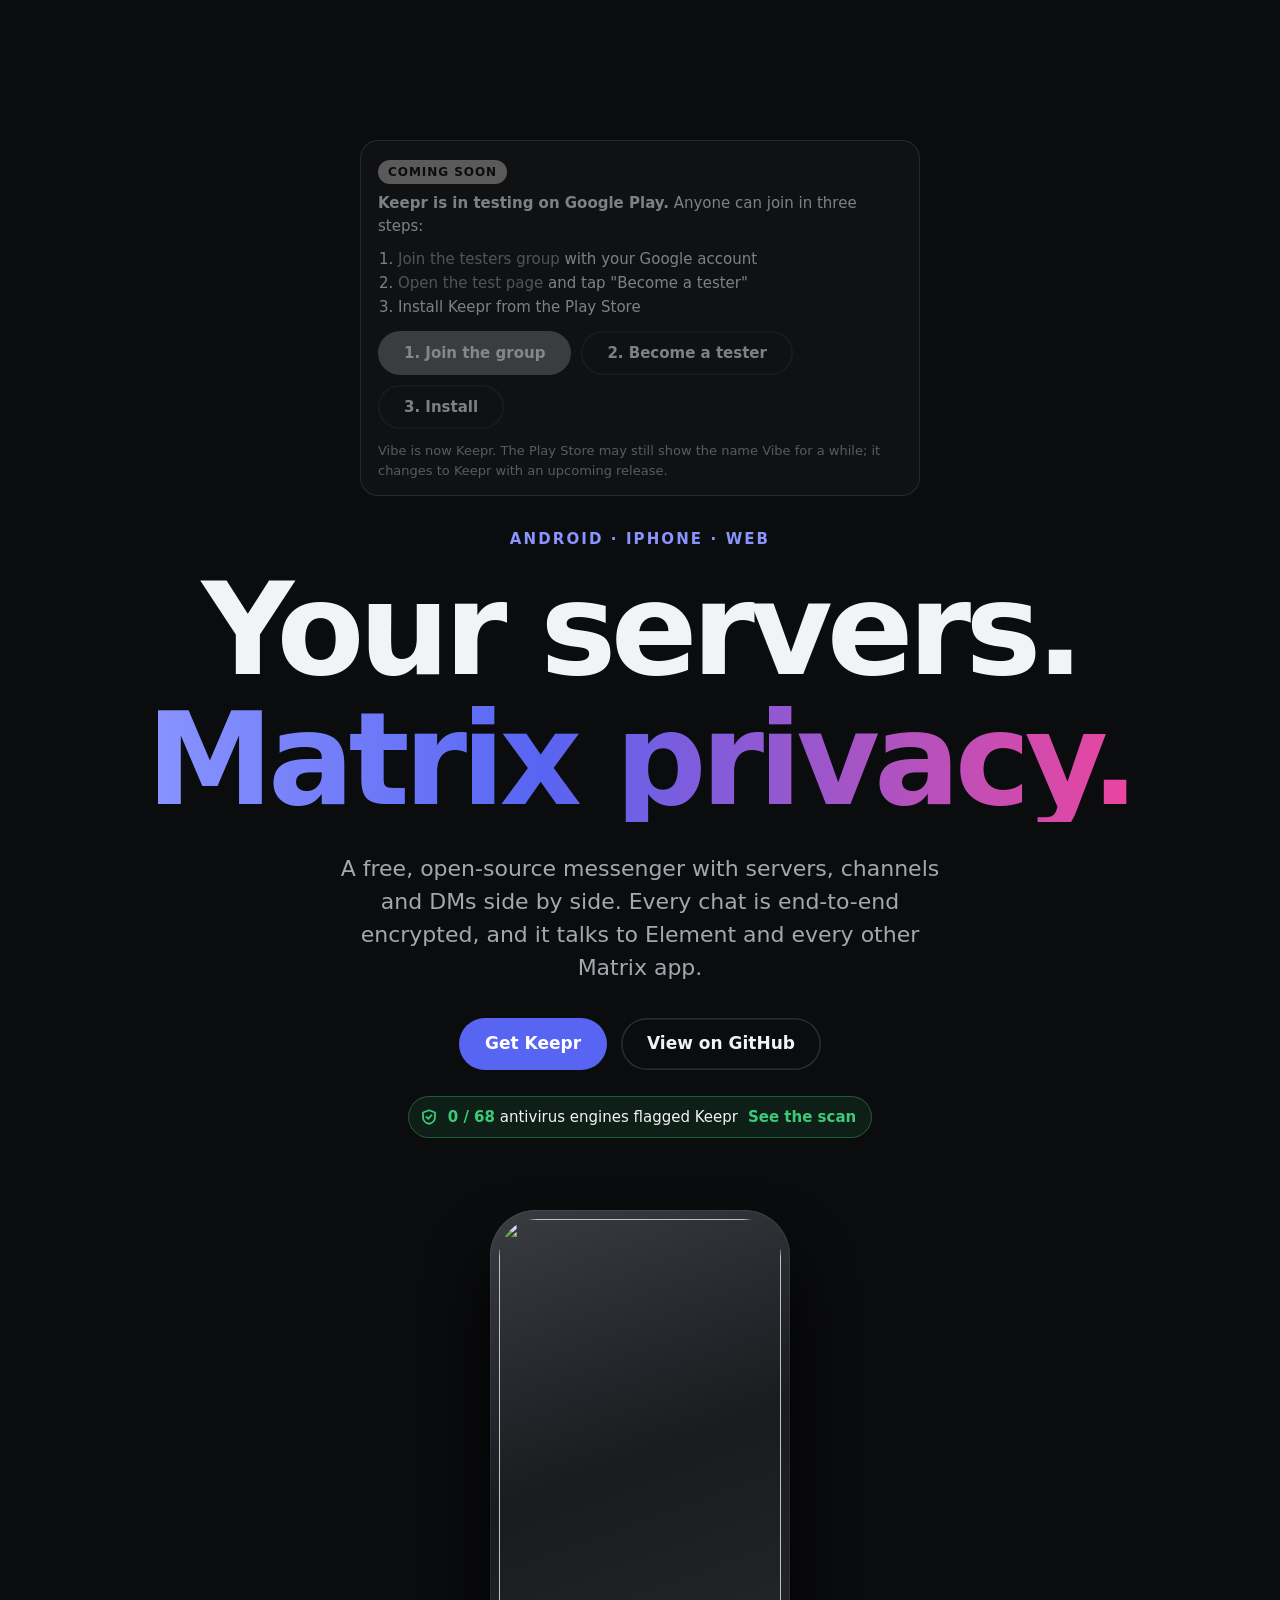
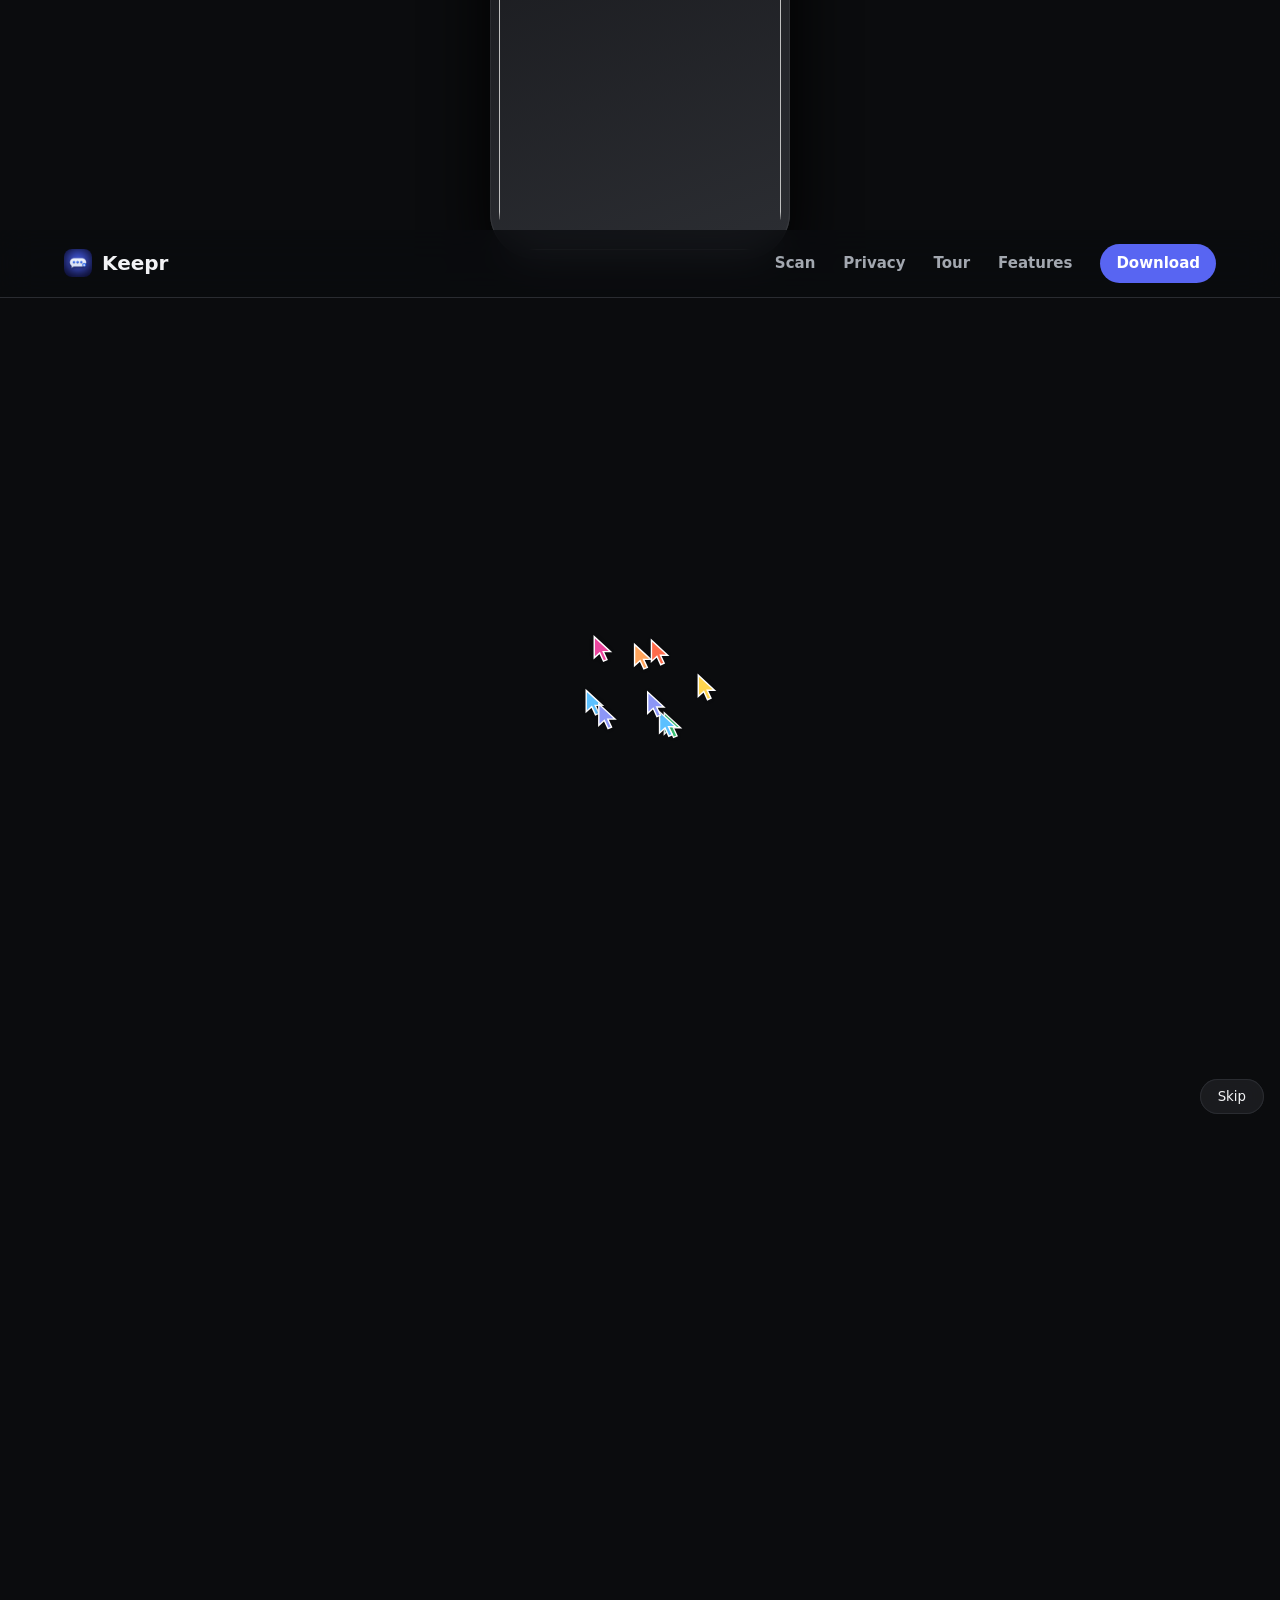
==== commit f7520455: "Opening: the cursor swarm builds the whole page, scrolling down section by section, then glides back" ====
--- a/index.html
+++ b/index.html
@@ -26,7 +26,7 @@
     if (!matchMedia('(prefers-reduced-motion: reduce)').matches && !sessionStorage.getItem('keepr-swarm')) {
       document.documentElement.classList.add('swarming');
       // never leave anything hidden if the script can't run
-      setTimeout(function () { document.documentElement.classList.remove('swarming'); }, 7000);
+      setTimeout(function () { if (!window.__swarmStarted) document.documentElement.classList.remove('swarming'); }, 6000);
     }
   } catch (e) {}
 </script>
@@ -362,7 +362,7 @@
 <script src="vendor/gsap.min.js" defer></script>
 <script src="vendor/ScrollTrigger.min.js" defer></script>
 <script src="main.js?v=6" defer></script>
-<script src="swarm.js?v=1" defer></script>
+<script src="swarm.js?v=2" defer></script>
 <script>
 // The newest release, read once: its download, notes and VirusTotal result.
 (function () {
--- a/style.css
+++ b/style.css
@@ -362,8 +362,7 @@
 .sc-thread.on .r2 { animation: land .7s 1.1s cubic-bezier(.3, 1.4, .5, 1) both; }
 
 /* cursor swarm opening: the pieces stay hidden until a cursor drags them in */
-.swarming .nav .brand, .swarming .nav nav,
-.swarming .hero-copy > .play-test, .swarming .hero-copy > .eyebrow,
-.swarming .headline .line, .swarming .hero-copy > .lede,
-.swarming .cta .btn, .swarming .hero-copy > .trust,
-.swarming .fan .phone.main { clip-path: inset(0 100% 100% 0); }
+.swarming:not(.swarm-ready) main, .swarming:not(.swarm-ready) .foot,
+.swarming:not(.swarm-ready) .nav .brand, .swarming:not(.swarm-ready) .nav nav { opacity: 0; }
+.swarming .swarm-piece { clip-path: inset(0 100% 100% 0); }
+.swarm-skip { position: fixed; right: 16px; bottom: 16px; z-index: 101; padding: 10px 18px; border: 0; border-radius: 999px; background: rgba(30, 31, 35, .85); color: var(--text); font: 700 14px/1 inherit; font-family: inherit; box-shadow: inset 0 0 0 1px var(--line); cursor: pointer; backdrop-filter: blur(10px); -webkit-backdrop-filter: blur(10px); }
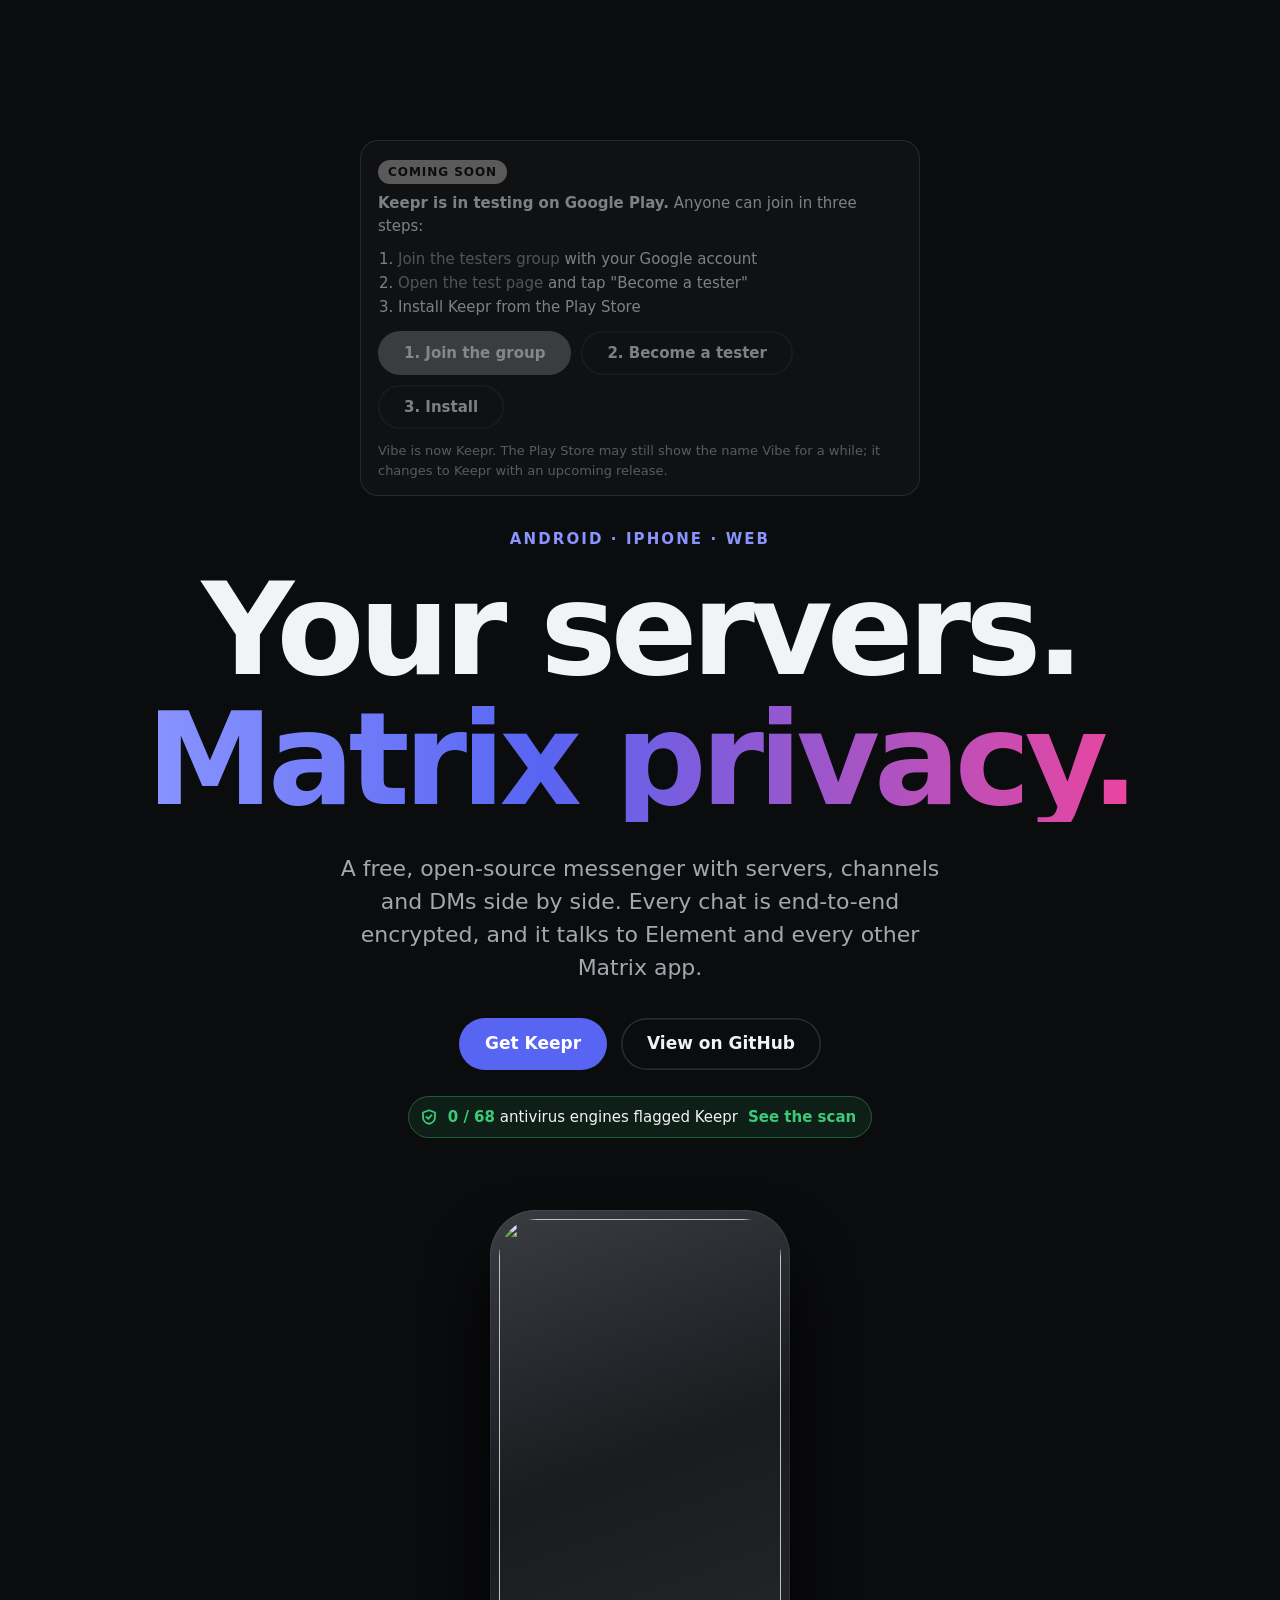
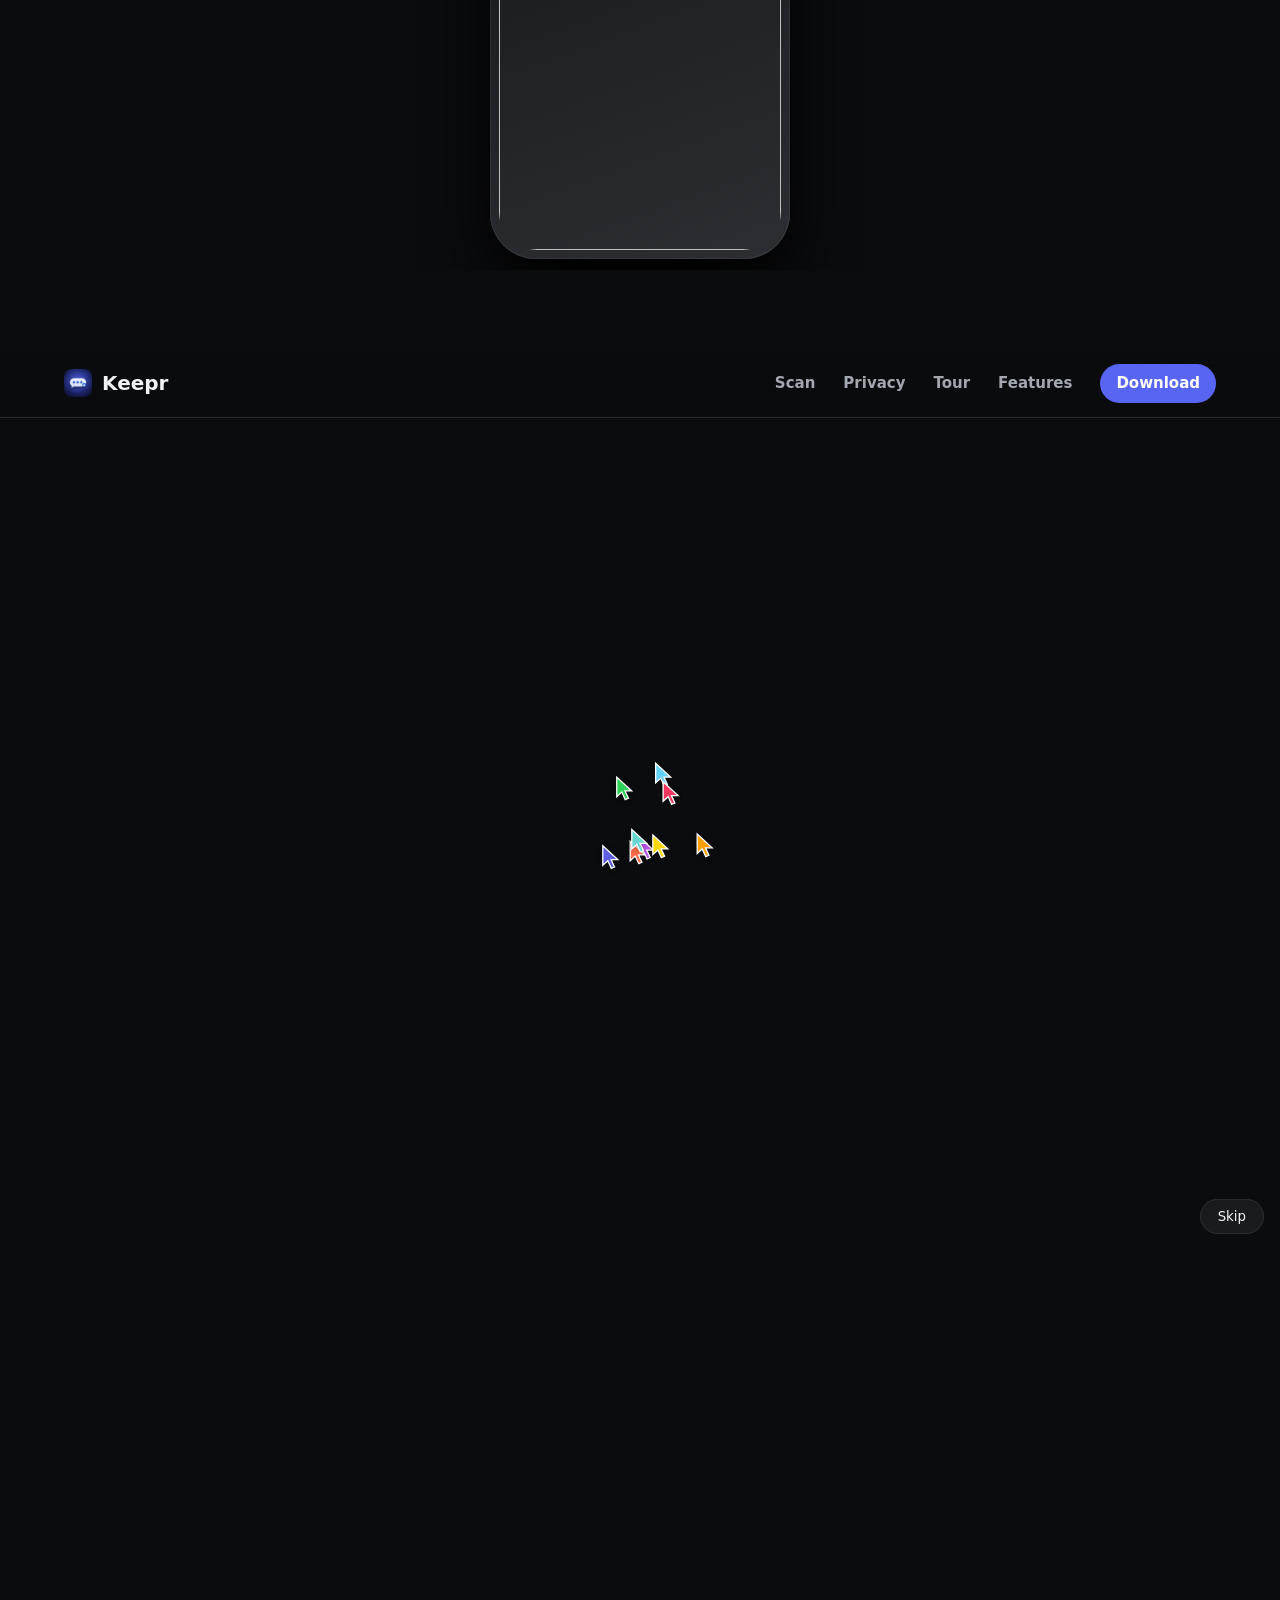
==== commit 082f3f79: "Opening: cursors first drag out a wireframe with sizes, then fill it in, typing the text with a text" ====
--- a/index.html
+++ b/index.html
@@ -362,7 +362,7 @@
 <script src="vendor/gsap.min.js" defer></script>
 <script src="vendor/ScrollTrigger.min.js" defer></script>
 <script src="main.js?v=6" defer></script>
-<script src="swarm.js?v=2" defer></script>
+<script src="swarm.js?v=3" defer></script>
 <script>
 // The newest release, read once: its download, notes and VirusTotal result.
 (function () {
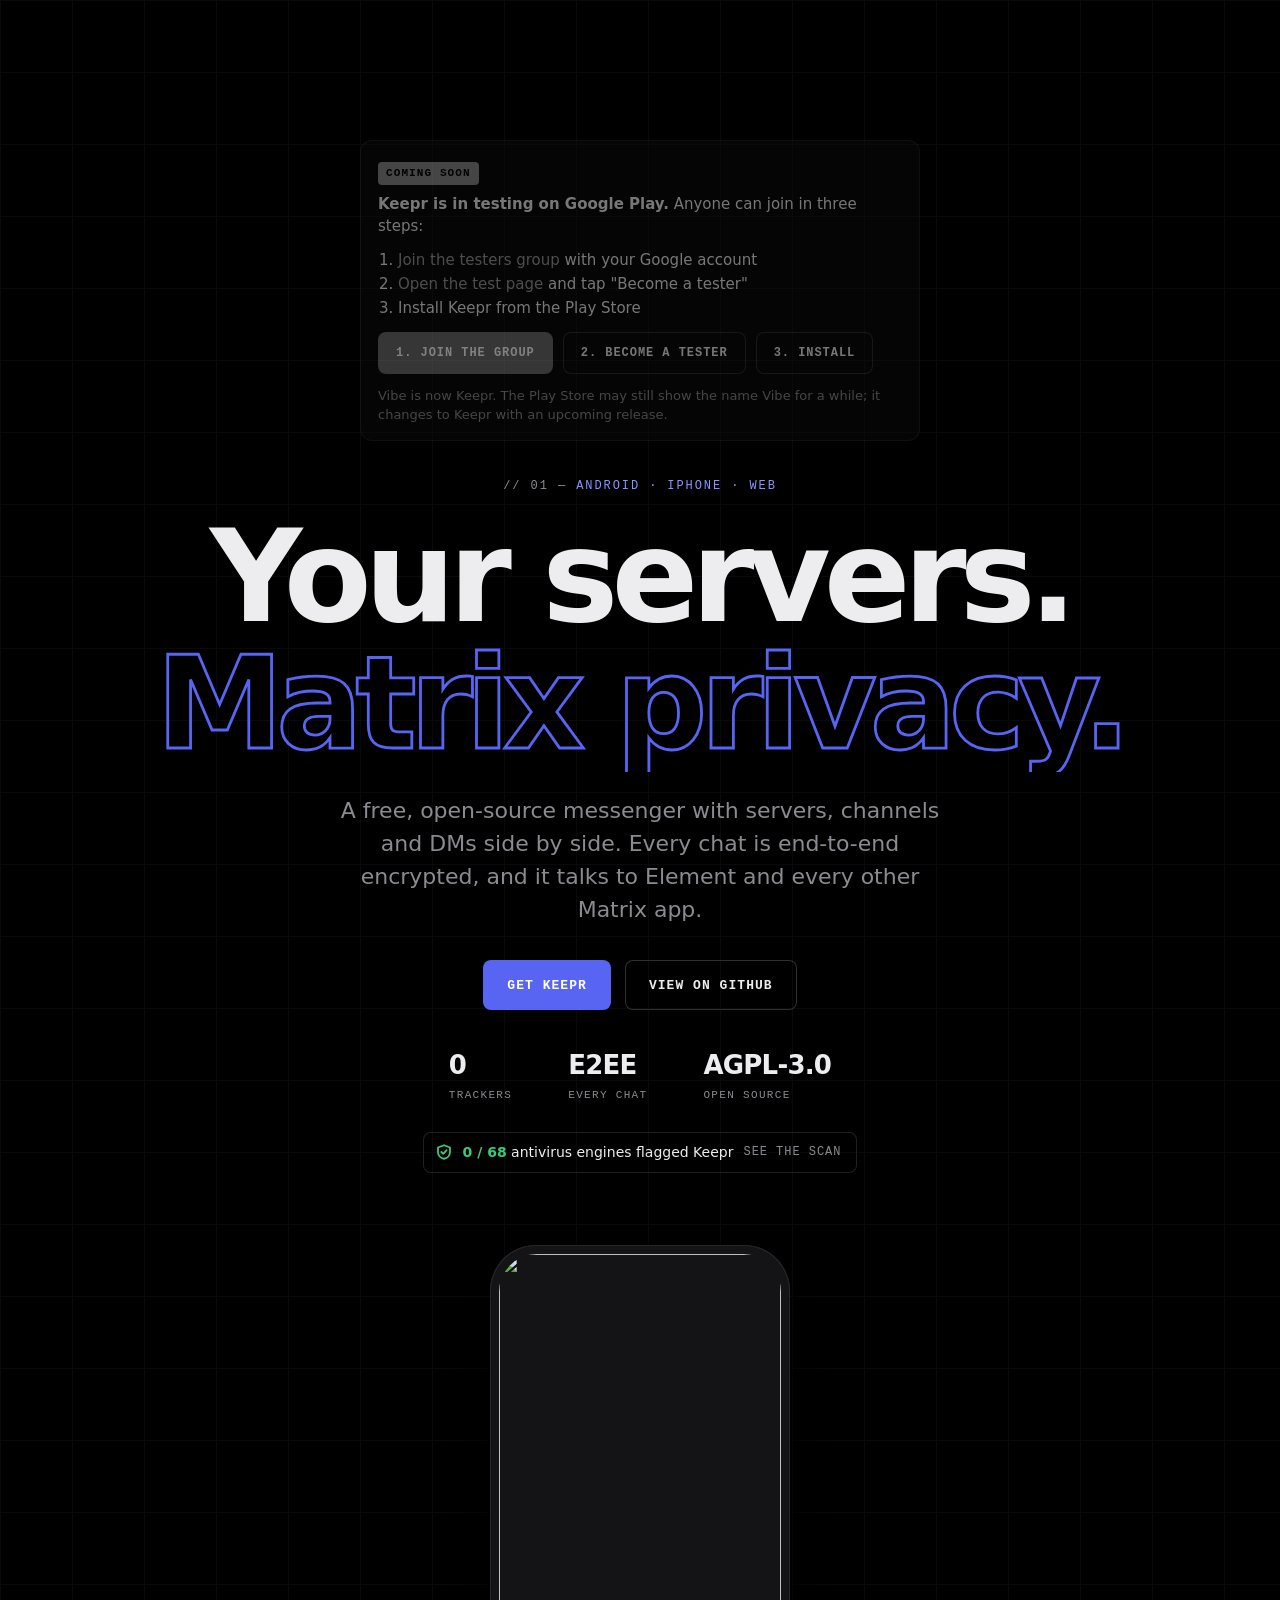
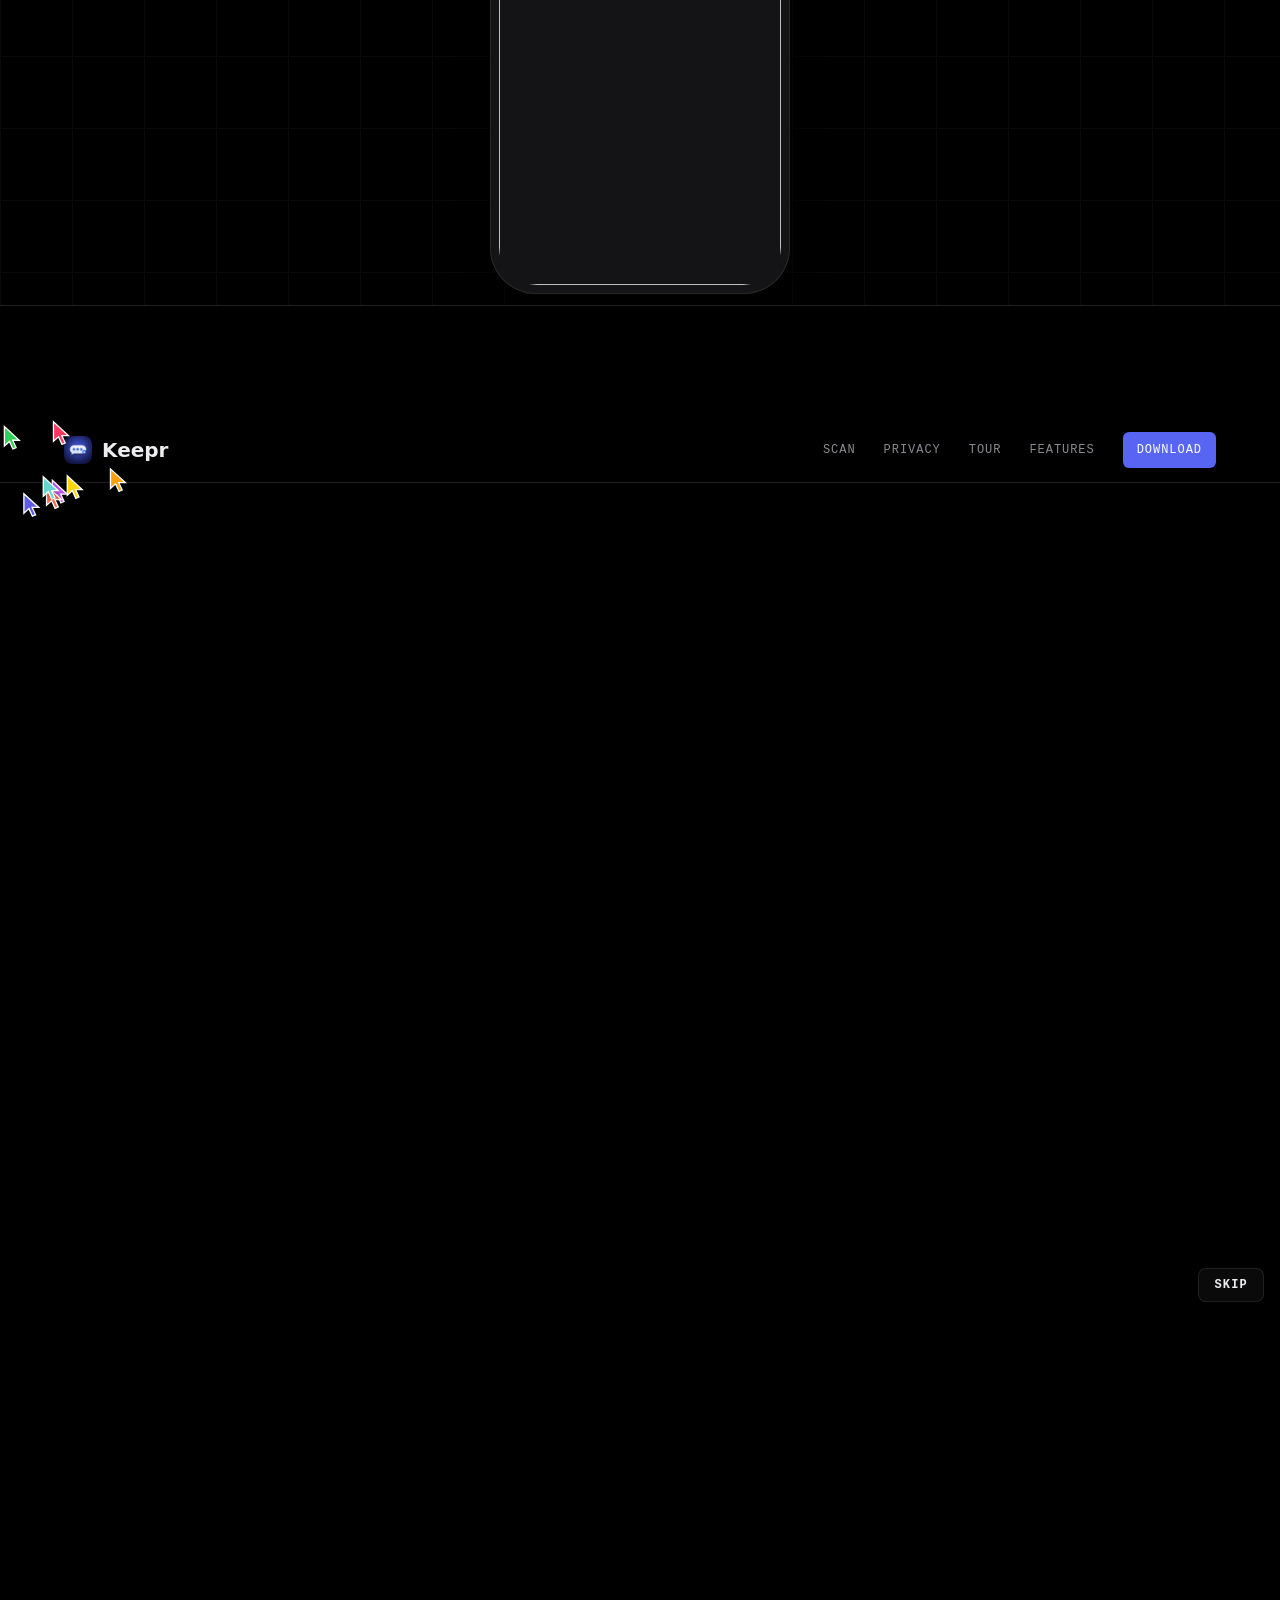
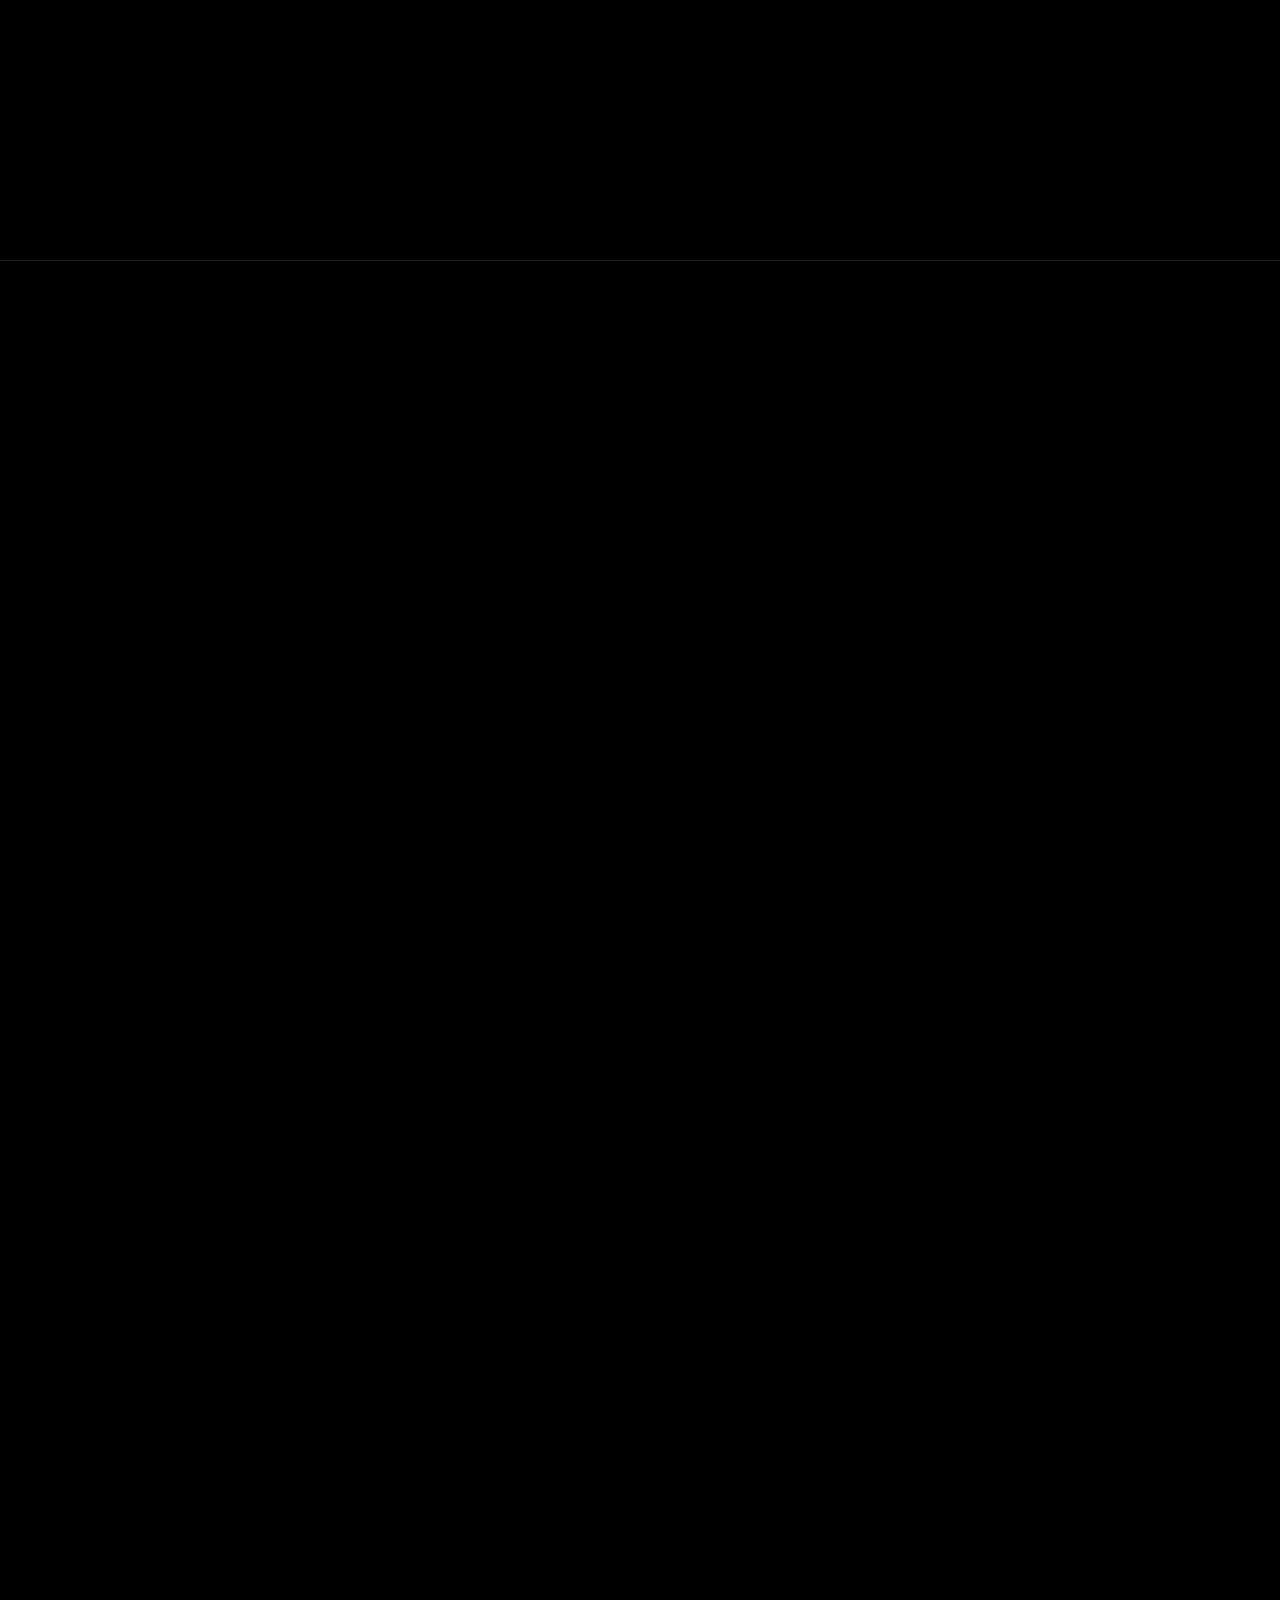
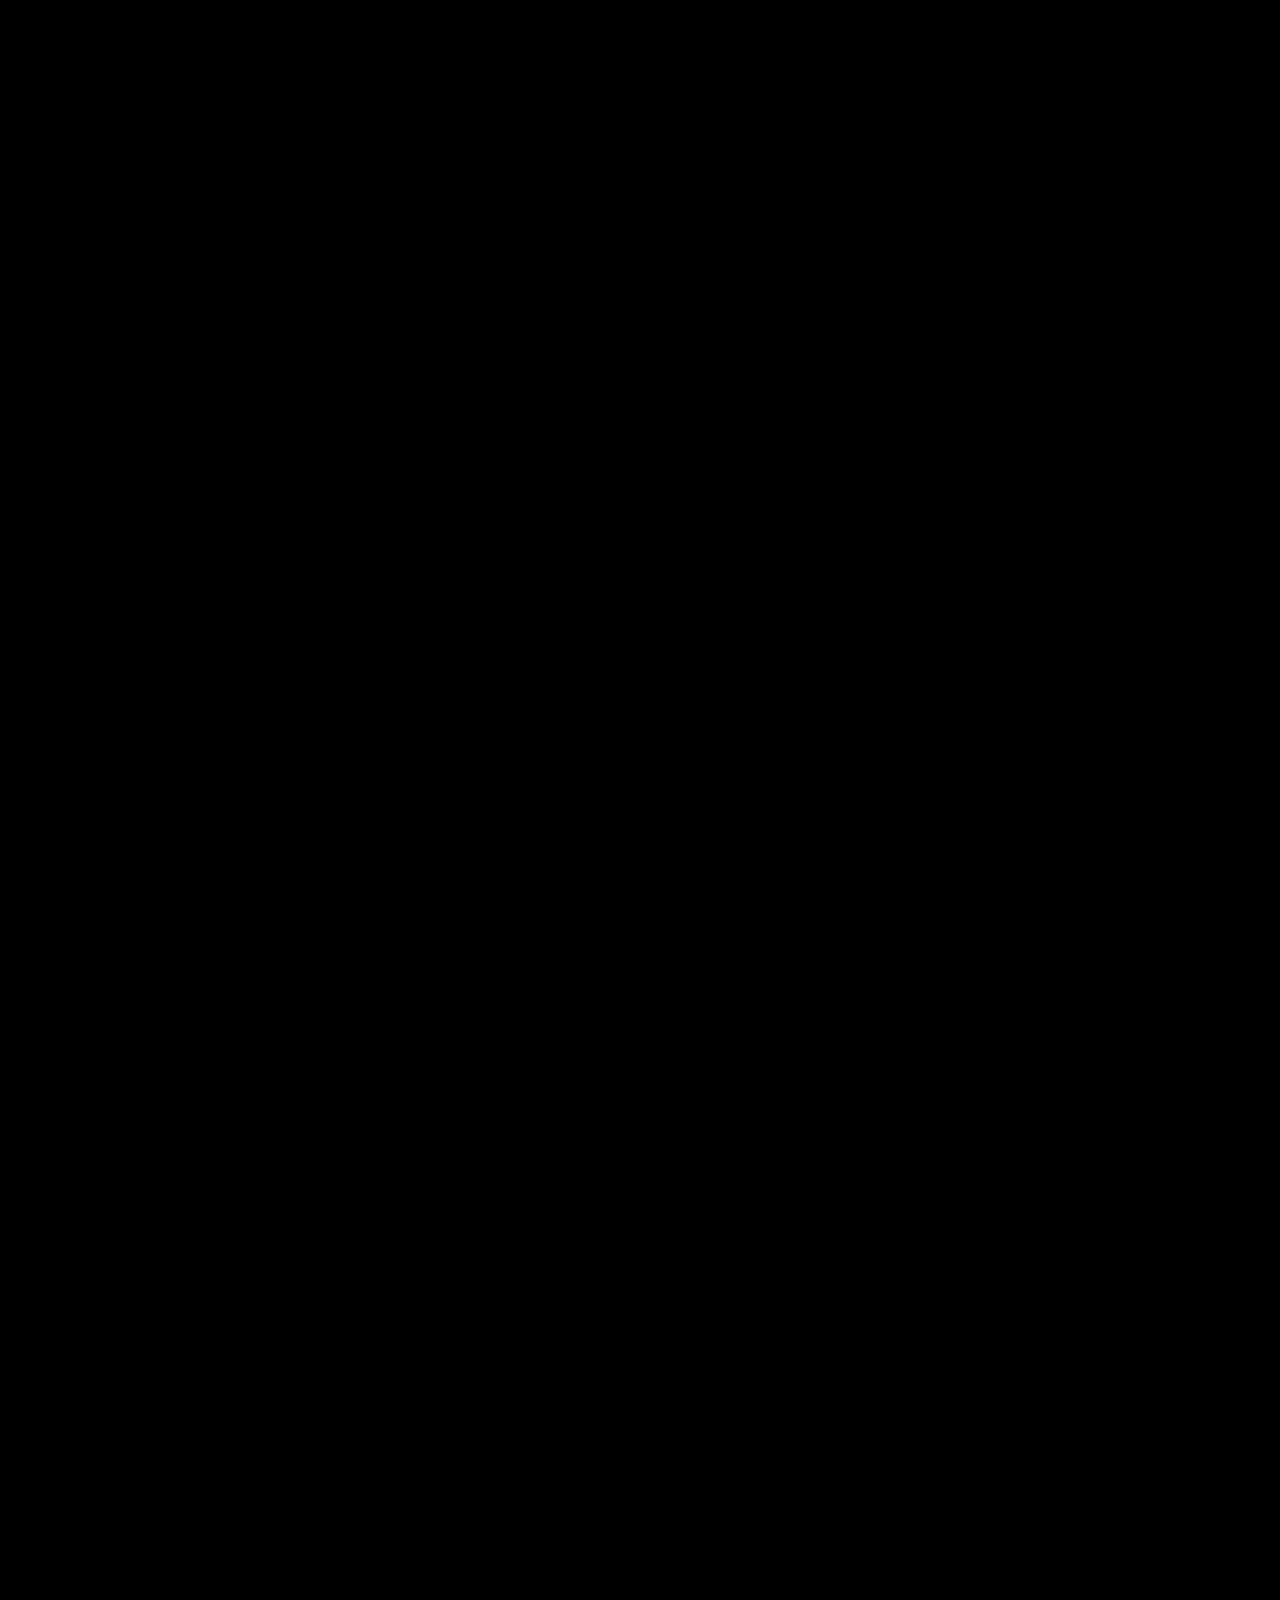
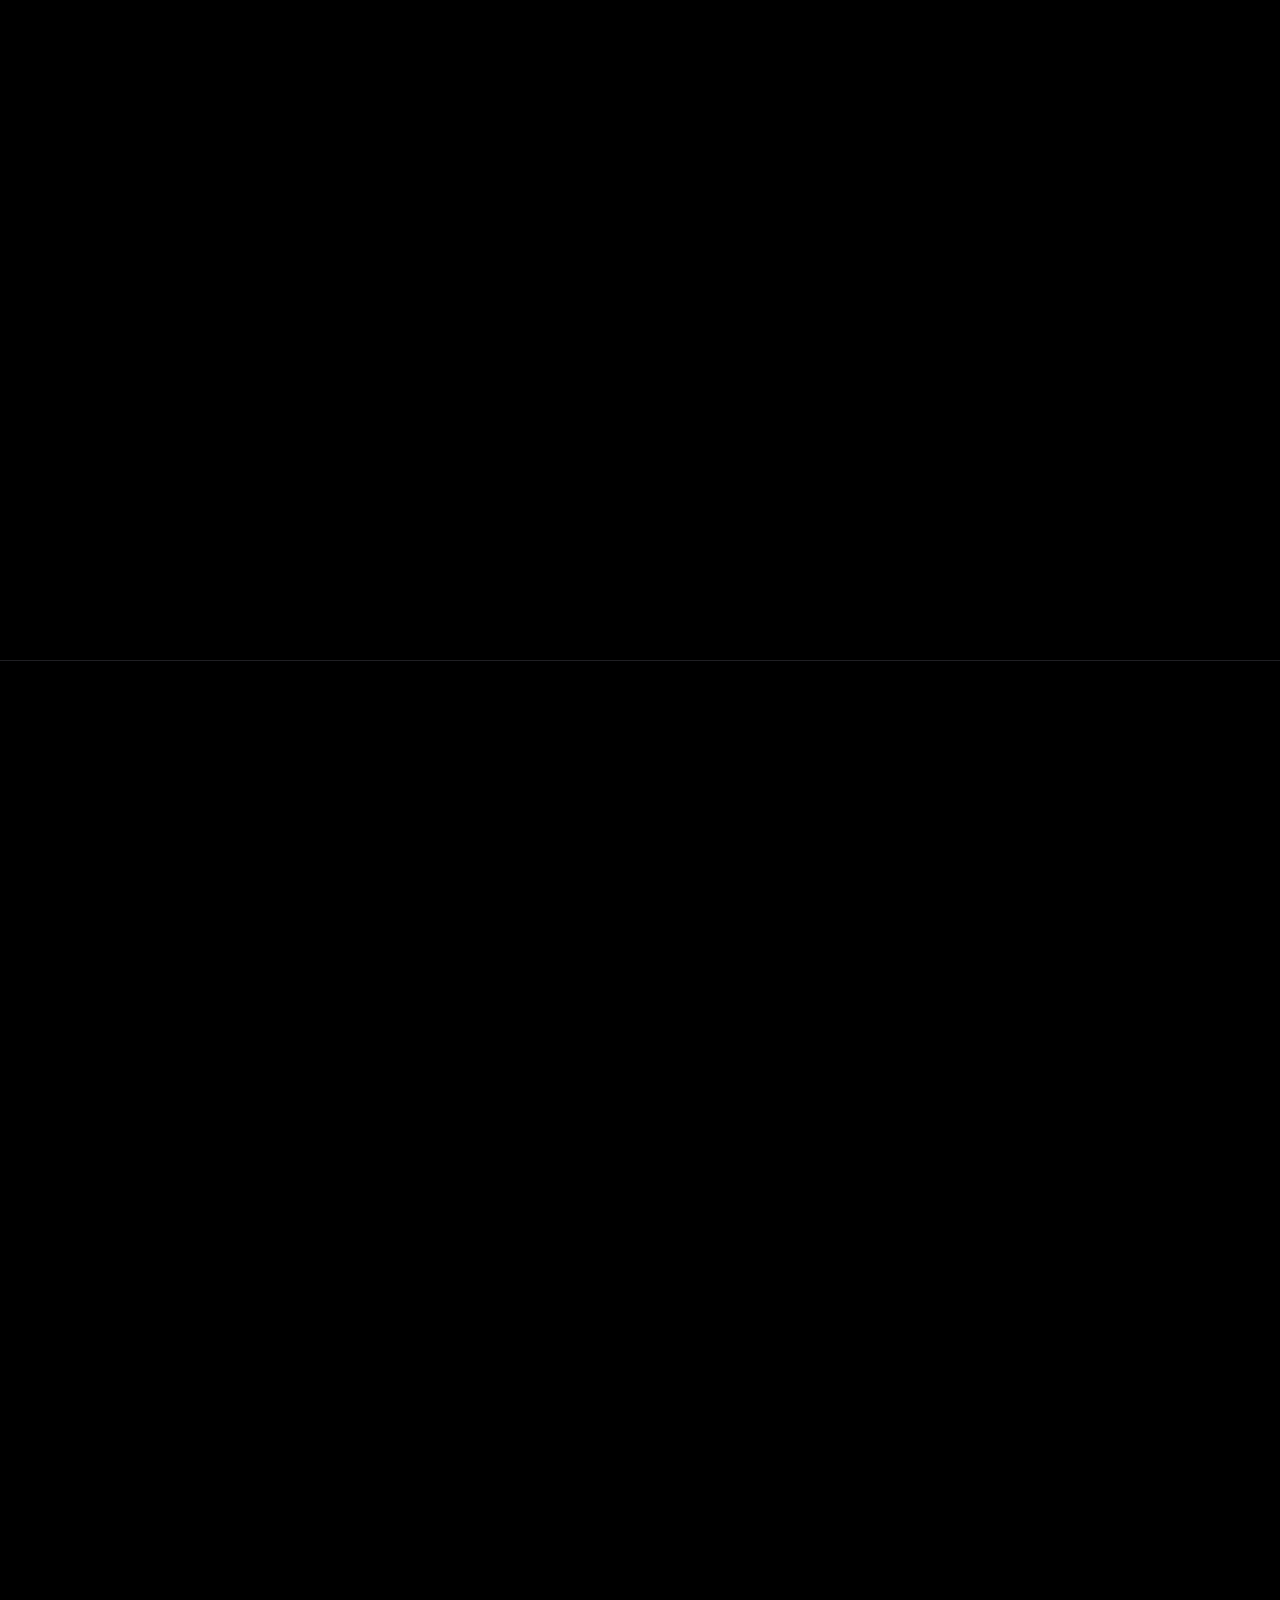
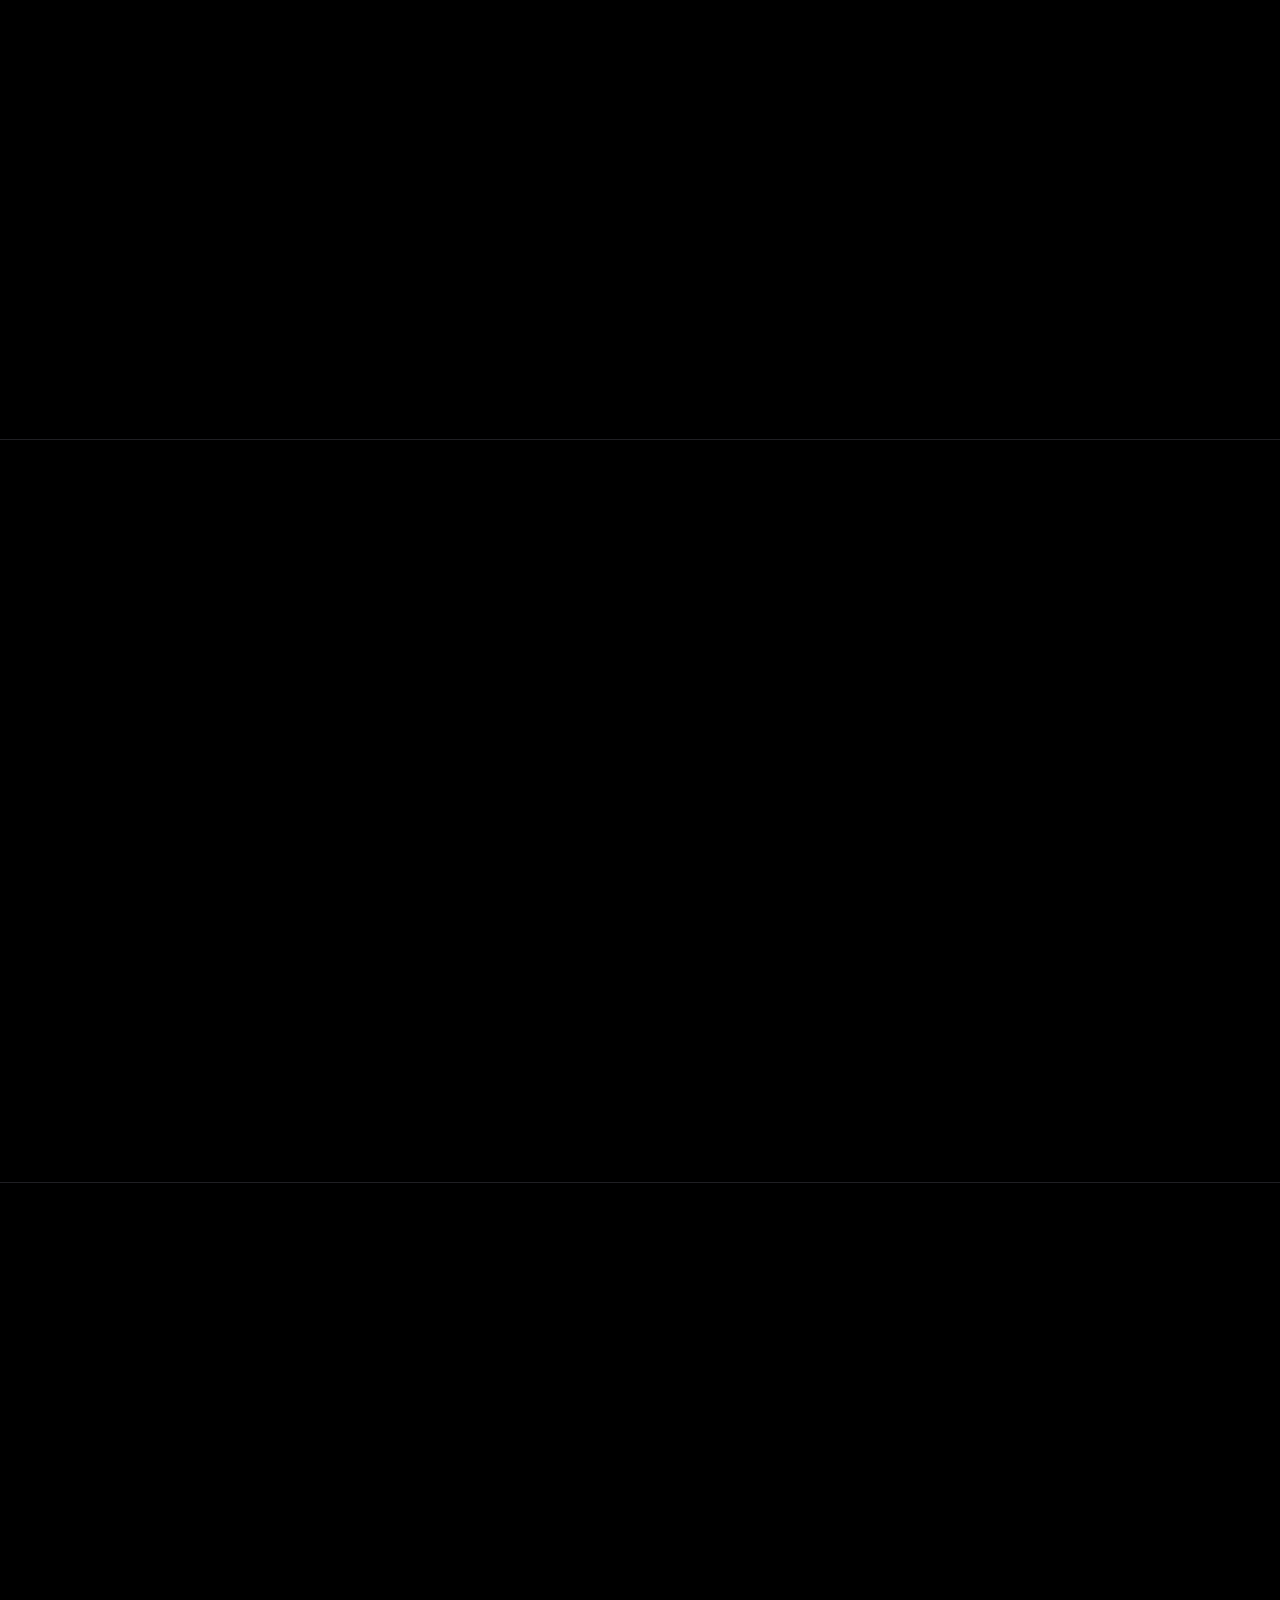
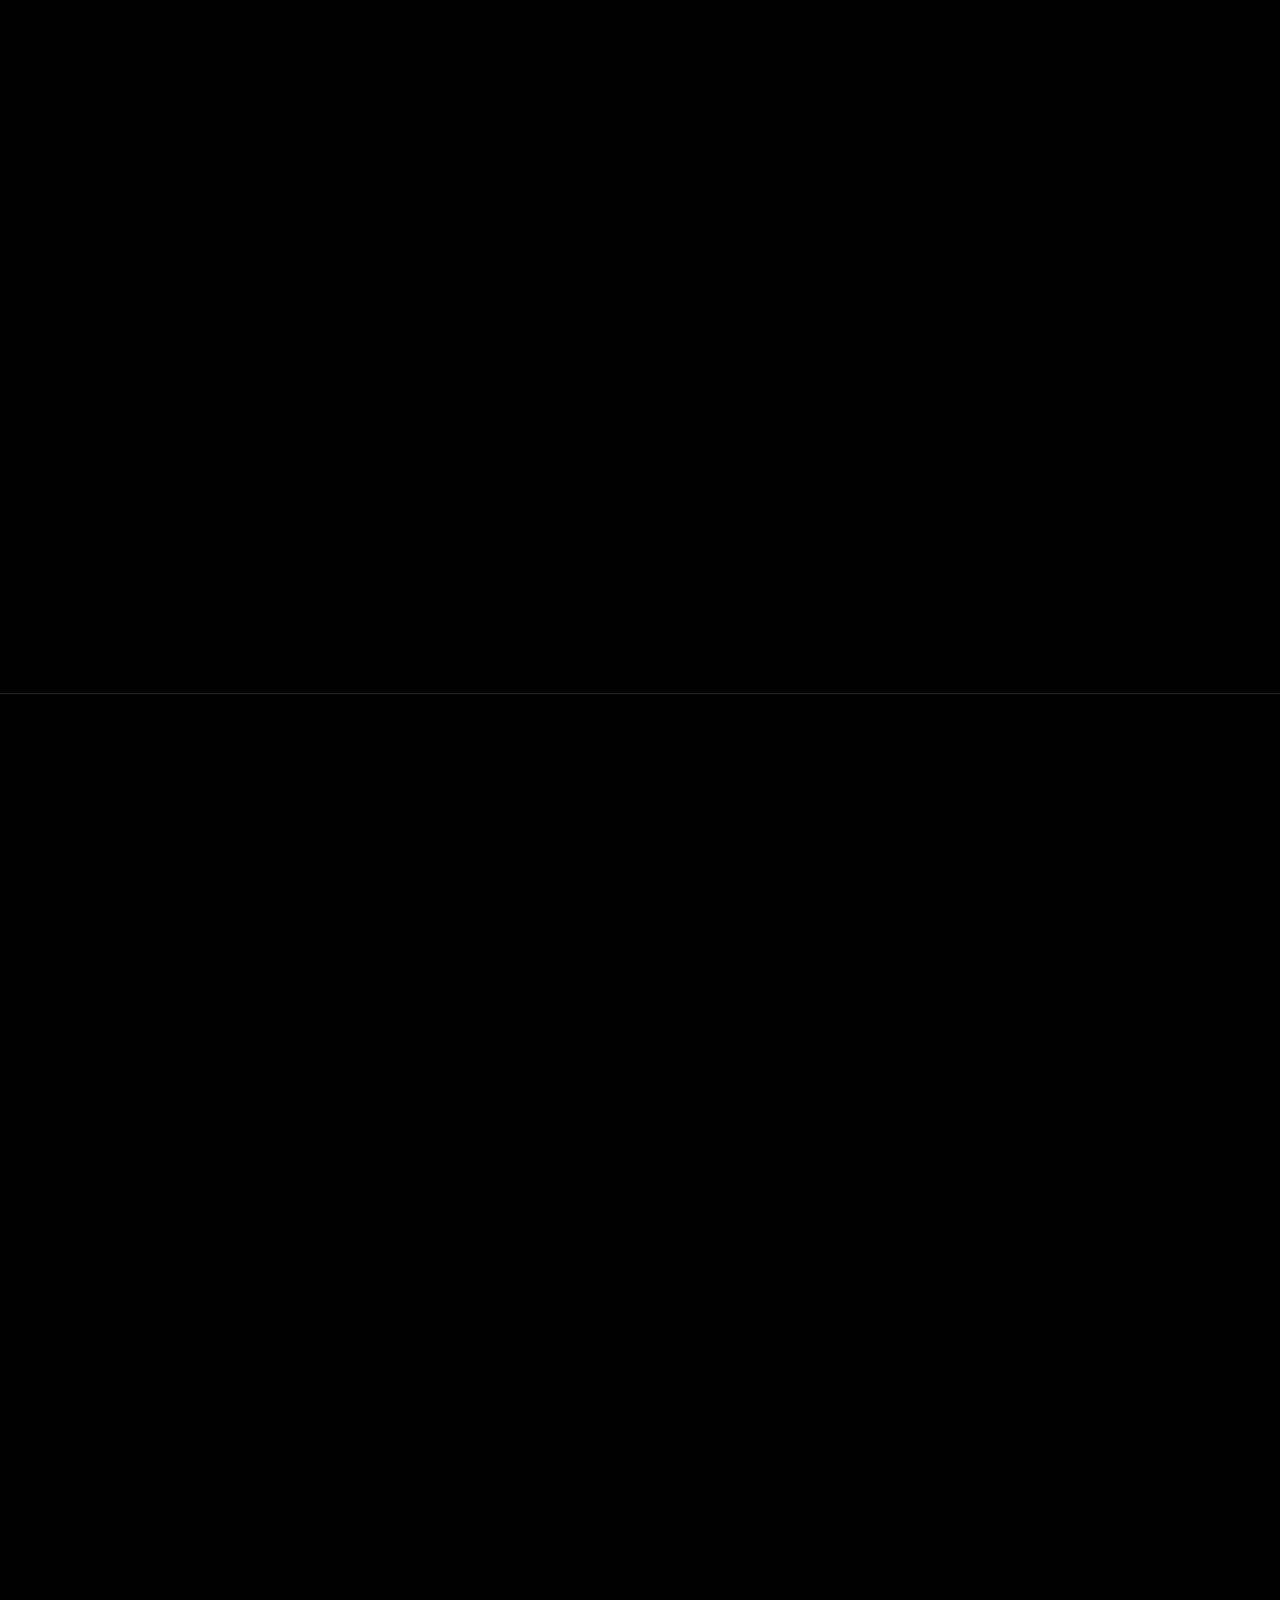
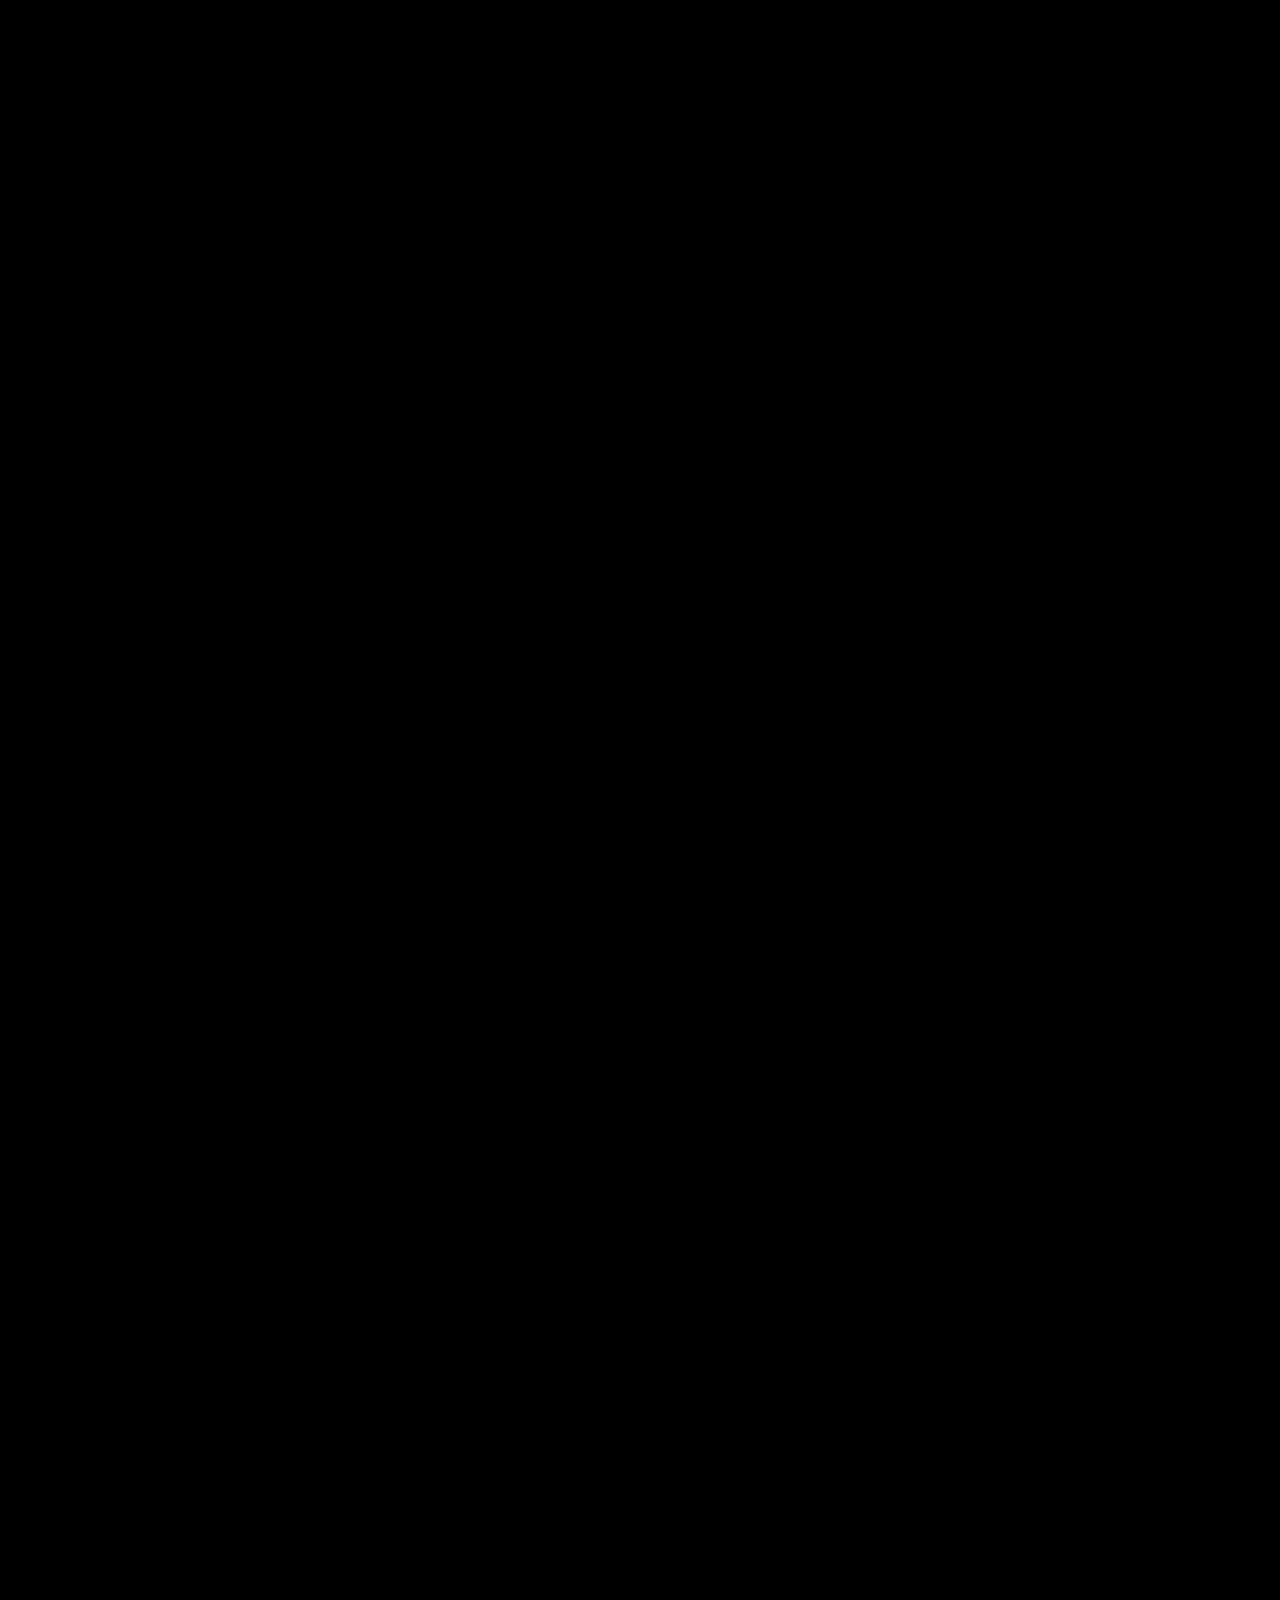
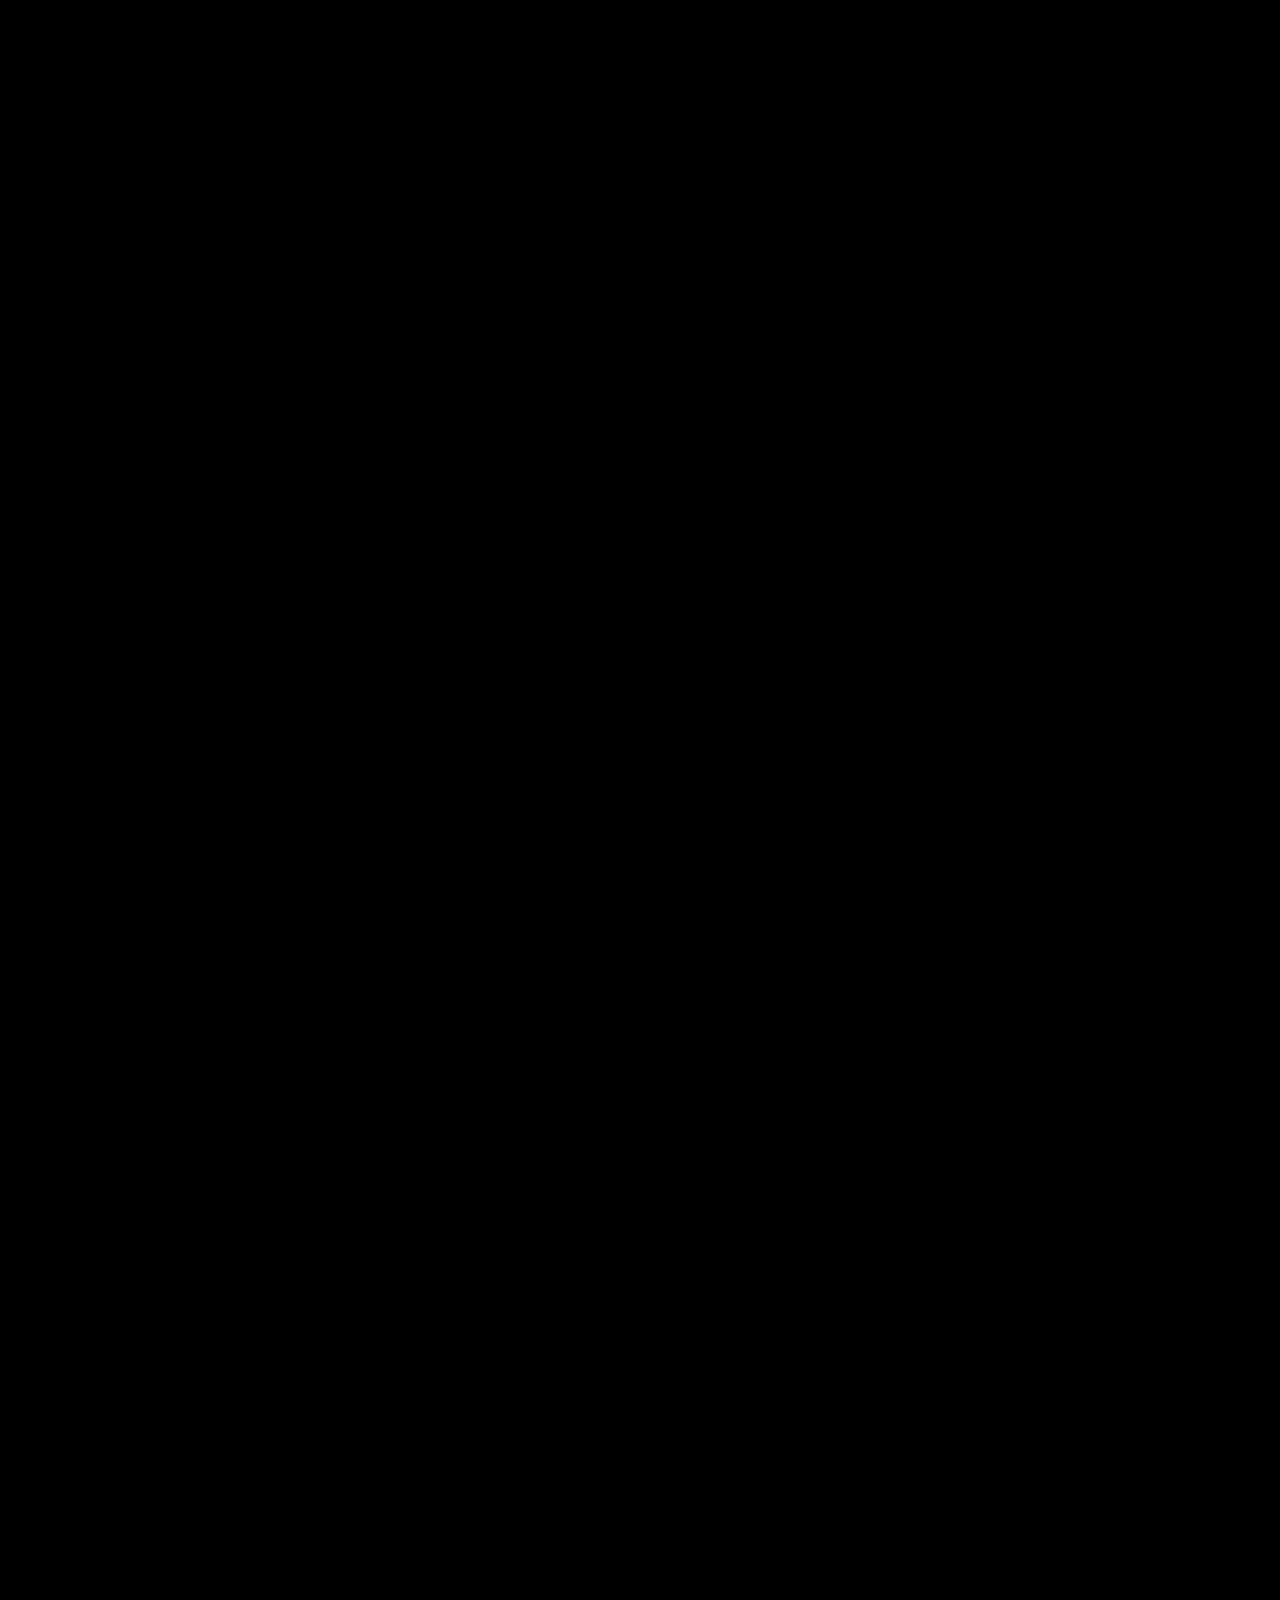
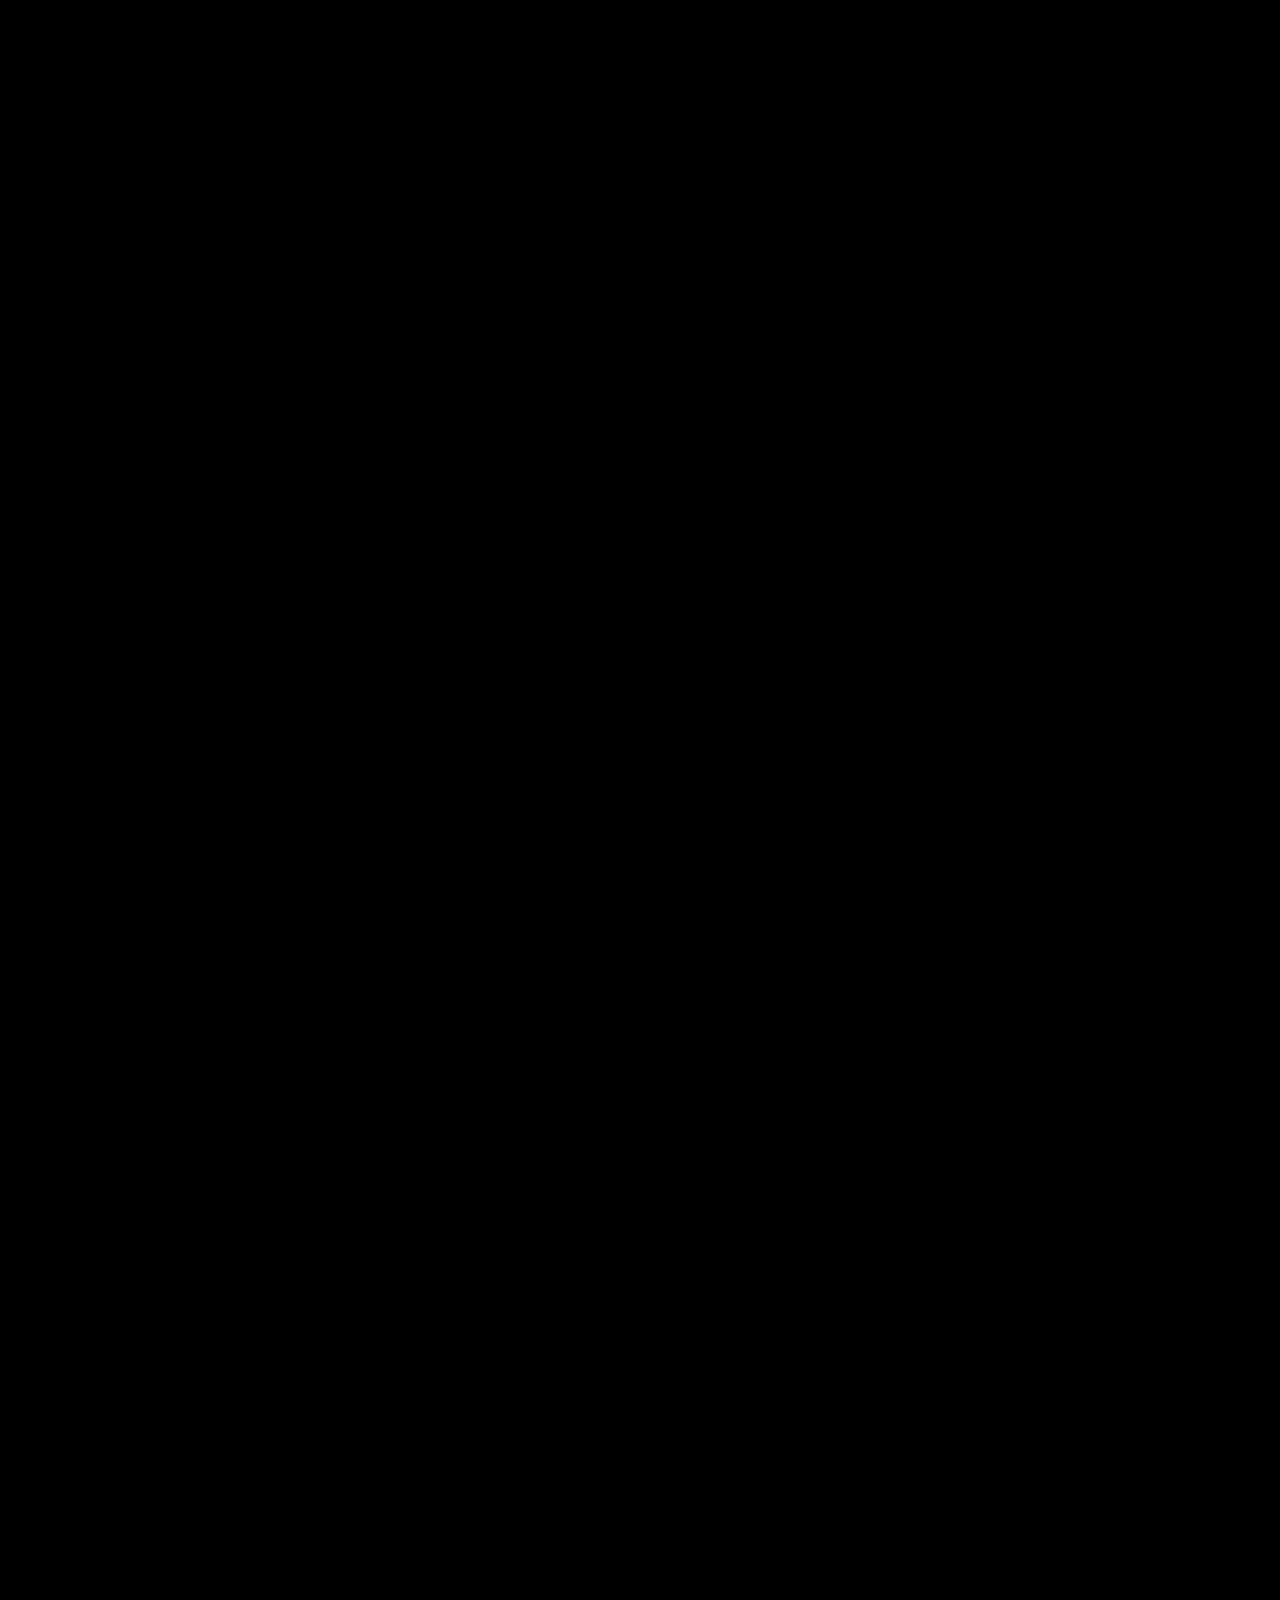
==== commit 98d0587a: "Website restyle: true black, hairlines, one solid accent, numbered monospace section labels, outline" ====
--- a/index.html
+++ b/index.html
@@ -19,7 +19,7 @@
 <meta name="twitter:card" content="summary_large_image">
 <link rel="icon" href="assets/icon.png">
 <link rel="preload" href="assets/figtree.ttf" as="font" type="font/ttf" crossorigin>
-<link rel="stylesheet" href="style.css?v=6">
+<link rel="stylesheet" href="style.css?v=7">
 <script>
   // the cursor swarm builds the top of the page once per visit
   try {
@@ -78,6 +78,11 @@
       <a class="btn primary" href="#download">Get Keepr</a>
       <a class="btn ghost" href="https://github.com/blackshadowde/Keepr">View on GitHub</a>
     </div>
+    <dl class="stats reveal">
+      <div><dt>0</dt><dd>Trackers</dd></div>
+      <div><dt>E2EE</dt><dd>Every chat</dd></div>
+      <div><dt>AGPL-3.0</dt><dd>Open source</dd></div>
+    </dl>
     <a class="trust reveal" href="#verified">
       <svg viewBox="0 0 24 24" width="18" height="18" fill="none" stroke="currentColor" stroke-width="2.4" stroke-linecap="round" stroke-linejoin="round"><path d="M12 3l8 3v6c0 4.5-3.4 8.3-8 9-4.6-.7-8-4.5-8-9V6z"/><path d="M8.5 12l2.5 2.5 4.5-5"/></svg>
       <span><b class="vt-ratio">0 / 68</b> antivirus engines flagged Keepr</span>
@@ -120,10 +125,10 @@
   <div class="strict-stage">
     <svg class="lockshield" viewBox="0 0 200 200" role="img" aria-label="A lock turning into a shield">
       <defs>
-        <linearGradient id="metal" x1="0" y1="0" x2="0" y2="1"><stop offset="0" stop-color="#F2F3F5"/><stop offset="1" stop-color="#9AA0A8"/></linearGradient>
-        <linearGradient id="green" x1="0" y1="0" x2="0" y2="1"><stop offset="0" stop-color="#4CD97B"/><stop offset="1" stop-color="#1F9D4F"/></linearGradient>
+        <linearGradient id="metal" x1="0" y1="0" x2="0" y2="1"><stop offset="0" stop-color="#E4E5E8"/><stop offset="1" stop-color="#E4E5E8"/></linearGradient>
+        <linearGradient id="green" x1="0" y1="0" x2="0" y2="1"><stop offset="0" stop-color="#30C26A"/><stop offset="1" stop-color="#30C26A"/></linearGradient>
         <radialGradient id="glow" cx="50%" cy="50%" r="50%">
-          <stop offset="0" stop-color="#34C759" stop-opacity=".35"/>
+          <stop offset="0" stop-color="#34C759" stop-opacity="0"/>
           <stop offset="1" stop-color="#23A55A" stop-opacity="0"/>
         </radialGradient>
       </defs>
@@ -131,7 +136,7 @@
       <path class="ls-shackle" pathLength="1" d="M70,90 V66 A30,30 0 0 1 130,66 V90" fill="none" stroke="#C9CDD2" stroke-width="10" stroke-linecap="round"/>
       <path class="ls-body" d="M100,90 C112,90 124,90 136,90 C144,90 150,96 150,104 C150,121 150,139 150,156 C150,164 144,170 136,170 C124,170 112,170 100,170 C88,170 76,170 64,170 C56,170 50,164 50,156 C50,139 50,121 50,104 C50,96 56,90 64,90 C76,90 88,90 100,90 Z" fill="url(#metal)"/>
       <path class="ls-green" d="M100,90 C112,90 124,90 136,90 C144,90 150,96 150,104 C150,121 150,139 150,156 C150,164 144,170 136,170 C124,170 112,170 100,170 C88,170 76,170 64,170 C56,170 50,164 50,156 C50,139 50,121 50,104 C50,96 56,90 64,90 C76,90 88,90 100,90 Z" fill="url(#green)" opacity="0"/>
-      <circle class="ls-hole" cx="100" cy="128" r="11" fill="#0B0C0E"/>
+      <circle class="ls-hole" cx="100" cy="128" r="11" fill="#000"/>
       <path class="ls-shine" d="M100,44 L100,166 C80,154 56,134 56,100 L56,60 Z" fill="#fff" opacity="0"/>
     </svg>
     <div class="strict-lines" aria-live="polite">
@@ -150,6 +155,7 @@
 <!-- 3. Horizontal tour -->
 <section class="tour" id="tour">
   <div class="tour-head">
+    <p class="eyebrow">Tour</p>
     <h2>Feels like home.<br><span class="muted">Works like Matrix.</span></h2>
   </div>
   <div class="tour-track">
@@ -205,7 +211,7 @@
   <div class="moods">
     <figure class="mood m-night">
       <div class="sky" aria-hidden="true">
-        <svg class="moon" viewBox="0 0 100 100"><path d="M64 14a38 38 0 1 0 22 58A32 32 0 0 1 64 14z" fill="#FEE75C"/></svg>
+        <svg class="moon" viewBox="0 0 100 100"><path d="M64 14a38 38 0 1 0 22 58A32 32 0 0 1 64 14z" fill="#E4E5E8"/></svg>
         <i class="star" style="left:18%;top:22%"></i><i class="star" style="left:78%;top:16%;animation-delay:.6s"></i><i class="star" style="left:30%;top:70%;animation-delay:1.1s"></i><i class="star" style="left:84%;top:62%;animation-delay:.3s"></i><i class="star" style="left:52%;top:10%;animation-delay:1.5s"></i>
         <span class="zz">z</span><span class="zz" style="animation-delay:.8s">z</span>
       </div>
@@ -233,6 +239,7 @@
 <section class="chapters" id="features">
   <div class="ch-stage">
     <div class="ch-copy">
+      <p class="eyebrow">Features</p>
       <h2>Made for<br>real life.</h2>
       <ol class="ch-list">
         <li class="on"><h3>Locked chats</h3><p>Hide a chat behind your fingerprint. Long-press your picture to find it again.</p></li>
@@ -248,7 +255,7 @@
     </div>
     <div class="ch-visual" aria-hidden="true">
       <div class="scene sc-lock on" style="--glow:#34C759">
-        <svg viewBox="0 0 120 120"><path class="shk" d="M40 56V40a20 20 0 0 1 40 0v16" fill="none" stroke="#C9CDD2" stroke-width="7" stroke-linecap="round"/><rect x="28" y="54" width="64" height="50" rx="12" fill="url(#metal2)"/><circle cx="60" cy="76" r="5.5" fill="#2A2C31"/><path d="M60 80v9" stroke="#2A2C31" stroke-width="4" stroke-linecap="round"/><defs><linearGradient id="metal2" x1="0" y1="0" x2="0" y2="1"><stop offset="0" stop-color="#F2F3F5"/><stop offset="1" stop-color="#9AA0A8"/></linearGradient></defs></svg>
+        <svg viewBox="0 0 120 120"><path class="shk" d="M40 56V40a20 20 0 0 1 40 0v16" fill="none" stroke="#C9CDD2" stroke-width="7" stroke-linecap="round"/><rect x="28" y="54" width="64" height="50" rx="12" fill="url(#metal2)"/><circle cx="60" cy="76" r="5.5" fill="#2A2C31"/><path d="M60 80v9" stroke="#2A2C31" stroke-width="4" stroke-linecap="round"/><defs><linearGradient id="metal2" x1="0" y1="0" x2="0" y2="1"><stop offset="0" stop-color="#E4E5E8"/><stop offset="1" stop-color="#E4E5E8"/></linearGradient></defs></svg>
       </div>
       <div class="scene sc-later" style="--glow:#5865F2">
         <svg viewBox="0 0 120 120"><circle cx="60" cy="60" r="44" fill="none" stroke="#3A3C42" stroke-width="3"/><g stroke="#F2F3F5" stroke-linecap="round"><path class="hh" d="M60 60V38" stroke-width="5"/><path class="mh" d="M60 60V24" stroke-width="3"/></g><circle cx="60" cy="60" r="4" fill="#F2F3F5"/></svg>
@@ -292,6 +299,7 @@
 
 <!-- 7. Privacy -->
 <section class="privacy">
+  <p class="eyebrow">Privacy</p>
   <h2>No phone number.<br>No ads. <span class="muted">No tracking.</span></h2>
   <ul class="facts">
     <li><b>Encrypted on your phone.</b> Messages and files are locked before they leave your device.</li>
@@ -303,6 +311,7 @@
 
 <!-- 8. Download -->
 <section class="download" id="download">
+  <p class="eyebrow">Download</p>
   <h2>Get Keepr.</h2>
   <p class="lede center">Free on every device. Your chats follow you.</p>
   <div class="platforms">
@@ -344,6 +353,7 @@
 <!-- 9. Support -->
 <section class="support">
   <div>
+    <p class="eyebrow">Support</p>
     <h2>Keep Keepr free.</h2>
     <p class="lede">No ads and no investors. If Keepr makes your day better, you can help pay for its development.</p>
     <p class="upi">UPI: <code>ashish.boddu@ybl</code></p>
@@ -361,7 +371,7 @@
 
 <script src="vendor/gsap.min.js" defer></script>
 <script src="vendor/ScrollTrigger.min.js" defer></script>
-<script src="main.js?v=6" defer></script>
+<script src="main.js?v=7" defer></script>
 <script src="swarm.js?v=3" defer></script>
 <script>
 // The newest release, read once: its download, notes and VirusTotal result.
--- a/style.css
+++ b/style.css
@@ -6,18 +6,19 @@
 }
 
 :root {
-  --bg: #0B0C0E;
-  --surface: #16171A;
-  --surface-2: #1E1F23;
-  --line: #2A2C31;
-  --text: #F2F3F5;
-  --muted: #A3A8B0;
+  --bg: #000;
+  --surface: #0B0B0C;
+  --surface-2: #131315;
+  --line: #1F1F23;
+  --text: #EDEDEF;
+  --muted: #8A8A90;
+  --mono: ui-monospace, "SF Mono", SFMono-Regular, Menlo, Consolas, "Liberation Mono", monospace;
   --blurple: #5865F2;
   --blurple-soft: #8A94FF;
   --green: #23A55A;
   --green-soft: #3BCB78;
   --pink: #EB459E;
-  --radius: 28px;
+  --radius: 12px;
   --pad: clamp(20px, 5vw, 64px);
 }
 
@@ -39,10 +40,16 @@
 a:hover { color: #fff; }
 a:focus-visible, .btn:focus-visible { outline: 3px solid var(--blurple-soft); outline-offset: 3px; border-radius: 12px; }
 h1, h2, h3 { margin: 0; letter-spacing: -0.03em; line-height: 1.02; }
-h2 { font-size: clamp(40px, 7vw, 96px); font-weight: 900; }
-.muted { color: #6E737B; }
+h2 { font-size: clamp(38px, 6.4vw, 88px); font-weight: 800; letter-spacing: -0.045em; }
+.muted { color: #5E5E64; }
 .green { color: var(--green-soft); }
-.eyebrow { margin: 0 0 18px; font-size: 15px; font-weight: 700; letter-spacing: 0.14em; text-transform: uppercase; color: var(--blurple-soft); }
+.eyebrow { margin: 0 0 22px; font-family: var(--mono); font-size: 12px; font-weight: 500; letter-spacing: 0.16em; text-transform: uppercase; color: var(--blurple-soft); }
+.eyebrow::before { content: "// " counter(sec, decimal-leading-zero) " \2014  "; color: var(--muted); }
+/* numbered by label, so pinned sections (wrapped while scrolling) still count in order */
+main { counter-reset: sec; }
+.eyebrow { counter-increment: sec; }
+main > section + section { border-top: 1px solid var(--line); }
+::selection { background: var(--blurple); color: #fff; }
 .lede { font-size: clamp(18px, 2vw, 22px); color: var(--muted); max-width: 620px; margin: 22px 0 0; }
 .center { text-align: center; margin-left: auto; margin-right: auto; }
 .skip { position: absolute; left: -999px; top: 8px; background: #fff; color: #000; padding: 8px 14px; border-radius: 8px; z-index: 99; }
@@ -56,39 +63,40 @@
   transition: background .3s, backdrop-filter .3s, border-color .3s;
   border-bottom: 1px solid transparent;
 }
-.nav.scrolled { background: rgba(11, 12, 14, .72); backdrop-filter: saturate(160%) blur(18px); -webkit-backdrop-filter: saturate(160%) blur(18px); border-color: var(--line); }
+.nav.scrolled { background: rgba(0, 0, 0, .72); backdrop-filter: saturate(160%) blur(18px); -webkit-backdrop-filter: saturate(160%) blur(18px); border-color: var(--line); }
 .brand { display: flex; align-items: center; gap: 10px; color: var(--text); font-weight: 900; font-size: 20px; }
 .brand img { border-radius: 8px; }
-.nav nav { display: flex; align-items: center; gap: clamp(12px, 3vw, 28px); font-size: 15px; font-weight: 600; }
+.nav nav { display: flex; align-items: center; gap: clamp(12px, 3vw, 28px); font-family: var(--mono); font-size: 12px; font-weight: 500; letter-spacing: .08em; text-transform: uppercase; }
 .nav nav a { color: var(--muted); }
 .nav nav a:hover { color: var(--text); }
-.nav .pill { color: #fff; background: var(--blurple); padding: 8px 16px; border-radius: 999px; }
+.nav .pill { color: #fff; background: var(--blurple); padding: 9px 14px; border-radius: 6px; }
 @media (max-width: 640px) { .nav nav a:not(.pill) { display: none; } }
 
 /* buttons */
-.btn { border: none; font-family: inherit; cursor: pointer; display: inline-flex; align-items: center; justify-content: center; gap: 8px; min-height: 52px; padding: 0 26px; border-radius: 999px; font-weight: 800; font-size: 17px; transition: transform .2s, background .2s; }
+.btn { border: none; font-family: var(--mono); cursor: pointer; display: inline-flex; align-items: center; justify-content: center; gap: 8px; min-height: 50px; padding: 0 24px; border-radius: 8px; font-weight: 600; font-size: 13px; letter-spacing: .08em; text-transform: uppercase; transition: transform .2s, background .2s, box-shadow .2s; }
 .btn:hover { transform: translateY(-2px); }
 .btn.primary { background: var(--blurple); color: #fff; }
 .btn.primary:hover { background: #6A76FF; color: #fff; }
-.btn.ghost { background: transparent; color: var(--text); box-shadow: inset 0 0 0 1.5px var(--line); }
-.btn.ghost:hover { box-shadow: inset 0 0 0 1.5px #555A63; color: #fff; }
-.btn.small { min-height: 44px; font-size: 15px; }
+.btn.ghost { background: transparent; color: var(--text); box-shadow: inset 0 0 0 1px #2E2E33; }
+.btn.ghost:hover { box-shadow: inset 0 0 0 1px #5A5A61; color: #fff; }
+.btn.small { min-height: 42px; font-size: 12px; padding: 0 18px; }
 
 /* phones */
 .phone {
   width: 300px; aspect-ratio: 390 / 844;
   border-radius: 46px; padding: 9px;
-  background: linear-gradient(160deg, #3A3C42, #1A1B1F 40%, #2C2E33);
-  box-shadow: 0 40px 80px -20px rgba(0,0,0,.7), inset 0 0 0 1px rgba(255,255,255,.06);
+  background: #141416;
+  box-shadow: 0 40px 80px -20px rgba(0,0,0,.8), inset 0 0 0 1px rgba(255,255,255,.08);
 }
 .phone img { width: 100%; height: 100%; object-fit: cover; border-radius: 38px; }
 
 /* 1. hero */
-.hero { min-height: 100vh; padding: 140px var(--pad) 0; display: flex; flex-direction: column; align-items: center; text-align: center; overflow: hidden; }
-.headline { font-size: clamp(52px, 10vw, 148px); font-weight: 900; line-height: .96; letter-spacing: -0.045em; }
+.hero { position: relative; min-height: 100vh; padding: 140px var(--pad) 0; display: flex; flex-direction: column; align-items: center; text-align: center; overflow: hidden; }
+.headline { font-size: clamp(52px, 10vw, 148px); font-weight: 900; line-height: .94; letter-spacing: -0.055em; }
 .headline .line { display: block; overflow: hidden; padding-bottom: .06em; }
 .headline .line > span { display: inline-block; }
-.grad { background: linear-gradient(90deg, #8A94FF, #5865F2 40%, #EB459E); -webkit-background-clip: text; background-clip: text; color: transparent; }
+/* the second line is drawn as an outline in the accent colour */
+.grad { color: transparent; -webkit-text-stroke: clamp(1.5px, .22vw, 3px) var(--blurple); }
 .hero .lede { margin-left: auto; margin-right: auto; }
 .cta { display: flex; gap: 14px; justify-content: center; flex-wrap: wrap; margin-top: 34px; }
 .fan { position: relative; margin-top: 72px; height: 660px; width: 100%; max-width: 1000px; }
@@ -109,9 +117,9 @@
 .sl:first-child { opacity: 1; }
 .keys { width: min(760px, 100%); }
 .keytrack { display: grid; grid-template-columns: repeat(30, minmax(0, 1fr)); gap: 5px; }
-.keytrack i { height: 22px; border-radius: 5px; background: var(--surface-2); }
+.keytrack i { height: 22px; border-radius: 3px; background: var(--surface-2); }
 .keytrack i.k { background: currentColor; }
-.keylabel { margin: 12px 0 0; text-align: center; font-size: 14px; color: var(--muted); }
+.keylabel { margin: 14px 0 0; text-align: center; font-family: var(--mono); font-size: 12px; letter-spacing: .08em; text-transform: uppercase; color: var(--muted); }
 
 /* 3. tour */
 .tour { position: relative; overflow: hidden; padding-top: 120px; }
@@ -129,7 +137,7 @@
 .link-typed { font-size: 17px; color: var(--blurple-soft); text-decoration: underline; text-underline-offset: 4px; min-height: 1.5em; word-break: break-all; }
 .caret { display: inline-block; width: 2px; height: 1.1em; vertical-align: -3px; background: var(--blurple-soft); animation: blink 1s steps(1) infinite; margin-left: 2px; }
 @keyframes blink { 50% { opacity: 0; } }
-.mcard { width: min(380px, 100%); background: var(--surface); border: 1px solid var(--line); border-radius: 18px; padding: 16px 16px 18px; transform-origin: left center; }
+.mcard { width: min(380px, 100%); background: var(--surface); border: 1px solid var(--line); border-radius: 12px; padding: 16px 16px 18px; transform-origin: left center; }
 .mc-top { display: flex; align-items: center; gap: 10px; color: var(--muted); font-weight: 600; font-size: 15px; }
 .mc-dot { width: 20px; height: 20px; border-radius: 50%; background: #1DB954; }
 .mc-open { margin-left: auto; width: 14px; height: 14px; border: 2px solid var(--muted); border-radius: 3px; border-top-color: transparent; border-right-color: transparent; transform: rotate(180deg); }
@@ -138,7 +146,7 @@
 .mc-title { font-size: 21px; font-weight: 700; }
 .mc-sub { color: var(--muted); font-size: 15px; }
 .mc-btn { display: flex; align-items: center; justify-content: center; gap: 6px; height: 44px; border-radius: 12px; background: #1DB954; color: #0B2E17; font-weight: 800; }
-.status-pill { align-self: flex-start; display: flex; align-items: center; gap: 8px; padding: 12px 16px; border-radius: 999px; background: var(--surface); border: 1px solid var(--line); font-size: 15px; font-weight: 600; }
+.status-pill { align-self: flex-start; display: flex; align-items: center; gap: 8px; padding: 12px 16px; border-radius: 8px; background: var(--surface); border: 1px solid var(--line); font-size: 15px; font-weight: 600; }
 .eq { display: inline-flex; gap: 2px; align-items: flex-end; height: 14px; margin-left: 4px; }
 .eq i { width: 3px; background: var(--pink); border-radius: 2px; animation: eq 1s ease-in-out infinite; }
 .eq i:nth-child(2) { animation-delay: -.3s; } .eq i:nth-child(3) { animation-delay: -.6s; }
@@ -147,19 +155,19 @@
 
 /* 5. hot words */
 .hot { position: relative; padding: 140px var(--pad); text-align: center; overflow: hidden; }
-.hot-word { font-size: clamp(90px, 22vw, 300px); font-weight: 900; letter-spacing: -0.05em; line-height: 1; color: #FEE75C; }
+.hot-word { font-size: clamp(90px, 22vw, 300px); font-weight: 900; letter-spacing: -0.06em; line-height: 1; color: var(--text); }
 .hot-word span { display: inline-block; }
 .burst { position: absolute; inset: 0; pointer-events: none; }
-.burst i { position: absolute; font-weight: 900; color: #FEE75C; font-style: normal; }
+.burst i { position: absolute; font-weight: 900; color: var(--blurple); font-style: normal; }
 
 /* hot word scenes: good night, good morning, love you */
 .moods { display: flex; justify-content: center; gap: clamp(20px, 6vw, 96px); flex-wrap: wrap; margin-top: 72px; }
 .mood { margin: 0; text-align: center; }
-.mood figcaption { margin-top: 14px; font-size: clamp(22px, 2.6vw, 30px); font-weight: 900; letter-spacing: -0.02em; }
-.sky { position: relative; width: clamp(200px, 24vw, 280px); aspect-ratio: 1; border-radius: 50%; overflow: hidden; }
-.m-night .sky { background: radial-gradient(circle at 50% 30%, #2B2F6B, #0E1030 70%); }
-.m-morning .sky { background: linear-gradient(#FFB46B, #FF7E7E 55%, #3A2A55); }
-.m-love .sky { background: radial-gradient(circle, #4A1D3A, #1A0F18 70%); overflow: visible; }
+.mood figcaption { margin-top: 16px; font-family: var(--mono); font-size: 13px; font-weight: 500; letter-spacing: .12em; text-transform: uppercase; color: var(--muted); }
+.sky { position: relative; width: clamp(200px, 24vw, 280px); aspect-ratio: 1; border-radius: 50%; overflow: hidden; box-shadow: inset 0 0 0 1px var(--line); }
+.m-night .sky { background: #0C0D1A; }
+.m-morning .sky { background: #16120F; }
+.m-love .sky { background: #150C12; overflow: visible; }
 .moon { position: absolute; width: 42%; left: 29%; top: 26%; }
 .star { position: absolute; width: 6px; height: 6px; border-radius: 50%; background: #fff; opacity: .3; }
 .zz { position: absolute; right: 24%; top: 34%; font-weight: 900; color: #C9CDFB; opacity: 0; font-size: 22px; }
@@ -169,8 +177,8 @@
 @keyframes rise { from { transform: translateY(60%); opacity: 0; } to { transform: none; opacity: 1; } }
 @keyframes twinkle { 50% { opacity: 1; transform: scale(1.6); } }
 @keyframes zz { 0% { opacity: 0; transform: translate(0, 0) scale(.6); } 30% { opacity: 1; } 100% { opacity: 0; transform: translate(30px, -50px) scale(1.2); } }
-.sun { position: absolute; left: 30%; top: 56%; width: 40%; aspect-ratio: 1; border-radius: 50%; background: #FEE75C; box-shadow: 0 0 60px #FFD54F; }
-.horizon { position: absolute; left: 0; right: 0; bottom: 0; height: 30%; background: #2A2140; }
+.sun { position: absolute; left: 30%; top: 56%; width: 40%; aspect-ratio: 1; border-radius: 50%; background: #F2C14E; }
+.horizon { position: absolute; left: 0; right: 0; bottom: 0; height: 30%; background: #0B0B0C; border-top: 1px solid var(--line); }
 .bird { position: absolute; width: 18%; left: 20%; top: 24%; opacity: 0; }
 .moods.in .sun { animation: sunrise 2.2s cubic-bezier(.2, .8, .2, 1) both; }
 .moods.in .bird { animation: fly 4s 1s linear infinite; }
@@ -190,14 +198,15 @@
 .ch-stage { position: sticky; top: 0; height: 100vh; display: grid; grid-template-columns: minmax(0, 1fr) minmax(0, 1fr); align-items: center; gap: clamp(24px, 5vw, 80px); padding: 80px var(--pad) 40px; overflow: hidden; }
 .ch-copy h2 { font-size: clamp(40px, 6vw, 84px); margin-bottom: 36px; }
 .ch-list { list-style: none; margin: 0; padding: 0; }
-.ch-list li { padding: 10px 0; color: #4A4E55; transition: color .5s; }
+.ch-list li { padding: 10px 0; color: #3A3A3F; transition: color .5s; }
 .ch-list h3 { font-size: clamp(22px, 2.4vw, 32px); font-weight: 800; letter-spacing: -0.02em; }
 .ch-list p { margin: 0; max-height: 0; opacity: 0; overflow: hidden; color: var(--muted); font-size: 18px; transition: max-height .6s cubic-bezier(.2, .8, .2, 1), opacity .5s, margin .5s; }
 .ch-list li.on { color: var(--text); }
 .ch-list li.on p { max-height: 6em; opacity: 1; margin-top: 8px; }
 .ch-visual { position: relative; height: min(70vh, 560px); }
 .scene { position: absolute; inset: 0; display: grid; place-items: center; opacity: 0; transform: scale(.92); transition: opacity .6s, transform .8s cubic-bezier(.2, .8, .2, 1); }
-.scene::before { content: ""; position: absolute; width: 70%; aspect-ratio: 1; border-radius: 50%; background: radial-gradient(circle, color-mix(in srgb, var(--glow) 30%, transparent), transparent 65%); filter: blur(10px); }
+/* a quiet frame behind each scene instead of a coloured glow */
+.scene::before { content: ""; position: absolute; width: min(78%, 420px); aspect-ratio: 1; border-radius: 50%; border: 1px solid var(--line); }
 .scene.on { opacity: 1; transform: scale(1); }
 .scene > * { position: relative; }
 .scene svg { width: min(52%, 260px); height: auto; overflow: visible; }
@@ -210,24 +219,24 @@
 .sc-later.on .hh { animation: sweepH 1.6s cubic-bezier(.6, 0, .2, 1) both; }
 @keyframes sweep { from { transform: rotate(0); } to { transform: rotate(720deg); } }
 @keyframes sweepH { from { transform: rotate(-60deg); } to { transform: rotate(210deg); } }
-.bub { position: absolute; bottom: 14%; right: 14%; padding: 12px 18px; border-radius: 20px 20px 6px 20px; background: var(--blurple); font-weight: 700; opacity: 0; }
+.bub { position: absolute; bottom: 14%; right: 14%; padding: 12px 18px; border-radius: 14px 14px 4px 14px; background: var(--blurple); font-weight: 700; opacity: 0; }
 .sc-later.on .bub { animation: land .6s 1.6s cubic-bezier(.3, 1.6, .5, 1) both; }
 @keyframes land { from { opacity: 0; transform: translateY(20px) scale(.8); } to { opacity: 1; transform: none; } }
 /* their time */
 .sc-time { grid-template-rows: auto auto auto; align-content: center; gap: 6px; }
 .sc-time .t1, .sc-time .t2 { text-align: center; }
 .sc-time b { display: block; font-size: clamp(40px, 6vw, 72px); font-weight: 900; letter-spacing: -0.03em; }
-.sc-time span { color: var(--muted); font-size: 16px; }
+.sc-time span { color: var(--muted); font-family: var(--mono); font-size: 12px; letter-spacing: .12em; text-transform: uppercase; }
 .sc-time .t2 b { color: var(--blurple-soft); }
 .sc-time .arc { width: min(70%, 320px); }
 .sc-time.on .t2 { animation: land .8s .6s cubic-bezier(.3, 1.6, .5, 1) both; }
 /* disappearing */
-.msg { padding: 18px 26px; border-radius: 24px; background: var(--surface-2); font-size: clamp(24px, 3vw, 34px); font-weight: 700; }
-.timer { position: absolute; top: 64%; color: var(--muted); font-size: 15px; }
+.msg { padding: 18px 26px; border-radius: 14px; box-shadow: inset 0 0 0 1px var(--line); background: var(--surface-2); font-size: clamp(24px, 3vw, 34px); font-weight: 700; }
+.timer { position: absolute; top: 64%; color: var(--muted); font-family: var(--mono); font-size: 12px; letter-spacing: .08em; text-transform: uppercase; }
 .sc-vanish.on .msg { animation: vanish 3.6s .6s ease-in-out infinite; }
 @keyframes vanish { 0%, 35% { filter: blur(0); opacity: 1; letter-spacing: 0; } 60%, 78% { filter: blur(14px); opacity: 0; letter-spacing: .4em; } 100% { filter: blur(0); opacity: 1; letter-spacing: 0; } }
 /* low data: blurred until tapped */
-.photo { width: min(64%, 320px); border-radius: 24px; overflow: hidden; background: var(--surface-2); }
+.photo { width: min(64%, 320px); border-radius: 14px; overflow: hidden; background: var(--surface-2); }
 .photo img { filter: blur(18px) saturate(.6); transform: scale(1.1); }
 .sc-data.on .photo img { animation: sharpen 3.2s .8s ease-in-out infinite; }
 @keyframes sharpen { 0%, 20% { filter: blur(18px) saturate(.6); } 35%, 85% { filter: blur(0) saturate(1); } 100% { filter: blur(18px) saturate(.6); } }
@@ -244,8 +253,8 @@
 .sc-call.on .rip:nth-child(2) { animation-delay: .8s; } .sc-call.on .rip:nth-child(3) { animation-delay: 1.6s; }
 @keyframes rip { from { opacity: .7; transform: scale(1); } to { opacity: 0; transform: scale(2.6); } }
 /* drag and drop */
-.mini-phone { width: 150px; height: 300px; border-radius: 30px; border: 3px solid #3A3C42; background: var(--surface); }
-.shot { position: absolute; width: 90px; height: 140px; border-radius: 14px; background: linear-gradient(160deg, #FFC97A, #EB459E); box-shadow: 0 20px 40px -10px rgba(0,0,0,.6); }
+.mini-phone { width: 150px; height: 300px; border-radius: 26px; border: 1px solid #2E2E33; background: var(--surface); }
+.shot { position: absolute; width: 90px; height: 140px; border-radius: 10px; background: var(--blurple); box-shadow: 0 20px 40px -10px rgba(0,0,0,.6); }
 .sc-drop.on .shot { animation: drag 3s .4s cubic-bezier(.5, 0, .2, 1) infinite; }
 @keyframes drag { 0% { transform: translate(-160px, -120px) rotate(-14deg) scale(1.1); opacity: 0; } 15% { opacity: 1; } 55%, 85% { transform: translate(0, 10px) rotate(0) scale(.8); opacity: 1; } 100% { transform: translate(0, 10px) scale(.4); opacity: 0; } }
 /* groups */
@@ -264,26 +273,26 @@
 /* 7. privacy */
 .privacy { padding: 140px var(--pad); }
 .facts { list-style: none; padding: 0; margin: 64px 0 0; display: grid; grid-template-columns: repeat(2, minmax(0, 1fr)); gap: 40px 64px; }
-.facts li { font-size: 20px; color: var(--muted); border-top: 1px solid var(--line); padding-top: 22px; }
-.facts b { display: block; color: var(--text); font-size: 24px; margin-bottom: 6px; }
+.facts li { font-size: 18px; color: var(--muted); border-top: 1px solid var(--line); padding-top: 22px; }
+.facts b { display: block; color: var(--text); font-size: 22px; font-weight: 700; letter-spacing: -0.02em; margin-bottom: 6px; }
 @media (max-width: 760px) { .facts { grid-template-columns: 1fr; } }
 
 /* 8. download */
 .download { padding: 140px var(--pad); text-align: center; }
 .platforms { display: grid; grid-template-columns: repeat(3, minmax(0, 1fr)); gap: 48px; margin-top: 64px; text-align: left; }
 .plat { border-top: 1px solid var(--line); padding: 28px 0 0; display: flex; flex-direction: column; gap: 14px; }
-.plat h3 { font-size: 32px; font-weight: 900; }
+.plat h3 { font-size: 30px; font-weight: 800; letter-spacing: -0.03em; }
 .plat p { margin: 0 0 8px; color: var(--muted); flex: 1; }
 @media (max-width: 860px) { .platforms { grid-template-columns: 1fr; } }
 
 /* 9. support */
-.support { margin: 0 var(--pad) 120px; padding: 56px 0 0; border-top: 1px solid var(--line); display: flex; gap: 40px; align-items: center; justify-content: space-between; flex-wrap: wrap; }
+.support { margin: 0; padding: 120px var(--pad); display: flex; gap: 40px; align-items: center; justify-content: space-between; flex-wrap: wrap; }
 .support h2 { font-size: clamp(36px, 5vw, 64px); }
-.support img { border-radius: 18px; background: #fff; padding: 10px; }
+.support img { border-radius: 10px; background: #fff; padding: 10px; }
 .upi { margin: 22px 0 0; color: var(--muted); }
-.upi code { color: var(--text); font-family: inherit; font-weight: 800; }
-
-.foot { padding: 40px var(--pad) 56px; border-top: 1px solid var(--line); color: var(--muted); font-size: 14px; }
+.upi code { color: var(--text); font-family: var(--mono); font-weight: 600; }
+
+.foot { padding: 40px var(--pad) 56px; border-top: 1px solid var(--line); color: var(--muted); font-size: 13px; }
 .foot p { margin: 6px 0; }
 
 /* no motion: everything simply visible */
@@ -292,30 +301,30 @@
 }
 
 /* Scanned in public */
-.trust { display: inline-flex; align-items: center; gap: 10px; margin-top: 26px; padding: 10px 16px 10px 12px; border-radius: 999px; background: rgba(35,165,90,.12); box-shadow: inset 0 0 0 1px rgba(59,203,120,.35); color: var(--green-soft); font-size: 15px; text-decoration: none; flex-wrap: wrap; justify-content: center; }
+.trust { display: inline-flex; align-items: center; gap: 10px; margin-top: 28px; padding: 10px 16px 10px 12px; border-radius: 8px; background: transparent; box-shadow: inset 0 0 0 1px var(--line); color: var(--green-soft); font-size: 14px; text-decoration: none; flex-wrap: wrap; justify-content: center; }
 .trust span { color: var(--text); }
 .trust b { color: var(--green-soft); }
-.trust .trust-go { color: var(--green-soft); font-weight: 700; }
-.trust:hover { background: rgba(35,165,90,.2); }
+.trust .trust-go { color: var(--muted); font-family: var(--mono); font-size: 12px; letter-spacing: .08em; text-transform: uppercase; }
+.trust:hover { box-shadow: inset 0 0 0 1px #3A3A40; }
 .verified { padding: 140px var(--pad); text-align: center; display: flex; flex-direction: column; align-items: center; }
 .verified .lede { margin-left: auto; margin-right: auto; }
-.vt-big { font-size: clamp(88px, 18vw, 220px); font-weight: 900; line-height: .9; letter-spacing: -.04em; color: var(--green-soft); text-shadow: 0 0 60px rgba(59,203,120,.35); margin: 6px 0 18px; }
+.vt-big { font-size: clamp(88px, 18vw, 220px); font-weight: 900; line-height: .9; letter-spacing: -.06em; color: var(--green-soft); margin: 6px 0 18px; font-variant-numeric: tabular-nums; }
 .vt-card { width: 100%; max-width: 760px; margin-top: 48px; padding: 28px; border-radius: var(--radius); background: var(--surface); box-shadow: inset 0 0 0 1px var(--line); text-align: left; display: flex; flex-direction: column; gap: 16px; }
 .vt-row { display: flex; gap: 16px; align-items: baseline; flex-wrap: wrap; }
-.vt-label { min-width: 90px; color: var(--muted); font-size: 14px; text-transform: uppercase; letter-spacing: .1em; }
+.vt-label { min-width: 90px; color: var(--muted); font-family: var(--mono); font-size: 12px; text-transform: uppercase; letter-spacing: .12em; }
 .vt-row b { font-size: 20px; }
-.vt-sha { font-size: 13px; word-break: break-all; background: var(--surface-2); padding: 8px 10px; border-radius: 10px; color: var(--text); flex: 1; min-width: 0; }
+.vt-sha { font-family: var(--mono); font-size: 12px; word-break: break-all; background: var(--surface-2); padding: 8px 10px; border-radius: 6px; color: var(--text); flex: 1; min-width: 0; }
 .vt-actions { display: flex; gap: 12px; flex-wrap: wrap; margin-top: 6px; }
 .vt-steps { list-style: none; counter-reset: s; padding: 0; margin: 56px 0 0; display: grid; grid-template-columns: repeat(4, minmax(0, 1fr)); gap: 28px; text-align: left; width: 100%; max-width: 1100px; }
-.vt-steps li { counter-increment: s; color: var(--muted); font-size: 16px; border-top: 2px solid var(--green); padding-top: 18px; }
-.vt-steps li::before { content: counter(s); display: block; font-size: 15px; font-weight: 900; color: var(--green-soft); margin-bottom: 8px; }
+.vt-steps li { counter-increment: s; color: var(--muted); font-size: 16px; border-top: 1px solid var(--line); padding-top: 18px; }
+.vt-steps li::before { content: counter(s, decimal-leading-zero); display: block; font-family: var(--mono); font-size: 12px; letter-spacing: .1em; color: var(--blurple-soft); margin-bottom: 10px; }
 .vt-steps b { display: block; color: var(--text); font-size: 20px; margin-bottom: 6px; }
 .vt-steps a { color: var(--blurple-soft); }
 @media (max-width: 900px) { .vt-steps { grid-template-columns: repeat(2, minmax(0, 1fr)); } }
 @media (max-width: 560px) { .vt-steps { grid-template-columns: 1fr; } .vt-card { padding: 20px; } }
 
 /* Android download: details and the direct download */
-.apk-panel { margin-top: 4px; padding: 20px; border-radius: 20px; background: var(--surface); box-shadow: inset 0 0 0 1px var(--line); display: flex; flex-direction: column; gap: 12px; animation: apkIn .35s cubic-bezier(.2,.8,.2,1); }
+.apk-panel { margin-top: 4px; padding: 20px; border-radius: 12px; background: var(--surface); box-shadow: inset 0 0 0 1px var(--line); display: flex; flex-direction: column; gap: 12px; animation: apkIn .35s cubic-bezier(.2,.8,.2,1); }
 .apk-panel[hidden] { display: none; }
 @keyframes apkIn { from { opacity: 0; transform: translateY(-8px); } to { opacity: 1; transform: none; } }
 .apk-head { display: flex; flex-direction: column; gap: 2px; }
@@ -335,9 +344,9 @@
 .apk-all { font-size: 14px; color: var(--blurple-soft); }
 
 /* Google Play testing notice at the top of the page */
-.play-test { margin: 0 auto 32px; max-width: 560px; padding: 16px 18px; border-radius: 18px; background: rgba(88, 101, 242, .12); box-shadow: inset 0 0 0 1px rgba(138, 148, 255, .35); text-align: left; }
+.play-test { margin: 0 auto 36px; max-width: 560px; padding: 16px 18px; border-radius: 12px; background: var(--surface); box-shadow: inset 0 0 0 1px var(--line); text-align: left; }
 .play-test p { margin: 0; font-size: 15px; line-height: 1.5; color: var(--text); }
-.play-test-tag { display: inline-block; margin-bottom: 8px; padding: 3px 10px; border-radius: 999px; background: var(--blurple); color: #fff; font-size: 12px; font-weight: 800; letter-spacing: .08em; text-transform: uppercase; }
+.play-test-tag { display: inline-block; margin-bottom: 8px; padding: 3px 8px; border-radius: 4px; background: var(--blurple); color: #fff; font-family: var(--mono); font-size: 11px; font-weight: 600; letter-spacing: .1em; text-transform: uppercase; }
 .play-test-links { display: flex; flex-wrap: wrap; gap: 10px; margin: 12px 0; }
 .play-test .play-test-note { font-size: 13px; color: var(--muted); }
 .play-test-steps { margin: 10px 0 0; padding-left: 20px; font-size: 15px; line-height: 1.6; color: var(--text); }
@@ -346,11 +355,11 @@
 .play-test.soon .play-test-tag { background: var(--muted); color: var(--bg); }
 
 /* threads: a named thread with replies on a tree line */
-.th-card { width: min(84%, 360px); padding: 18px; border-radius: 24px; background: var(--surface-2); text-align: left; }
+.th-card { width: min(84%, 360px); padding: 18px; border-radius: 14px; background: var(--surface-2); box-shadow: inset 0 0 0 1px var(--line); text-align: left; }
 .th-head { display: flex; align-items: center; gap: 12px; padding-bottom: 14px; margin-bottom: 14px; border-bottom: 1px solid var(--line); }
 .th-head b { display: block; font-size: 18px; }
-.th-head small { color: var(--muted); font-size: 13px; }
-.th-badge { display: grid; place-items: center; width: 40px; height: 40px; border-radius: 13px; background: var(--blurple); color: #fff; flex: none; }
+.th-head small { color: var(--muted); font-family: var(--mono); font-size: 11px; letter-spacing: .08em; text-transform: uppercase; }
+.th-badge { display: grid; place-items: center; width: 40px; height: 40px; border-radius: 10px; background: var(--blurple); color: #fff; flex: none; }
 .th-badge svg { width: 22px !important; height: 22px; }
 .th-root, .th-reply { display: flex; align-items: center; gap: 10px; }
 .th-root i, .th-reply i { display: grid; place-items: center; width: 32px; height: 32px; border-radius: 50%; color: #fff; font-style: normal; font-weight: 800; font-size: 14px; flex: none; }
@@ -365,4 +374,13 @@
 .swarming:not(.swarm-ready) main, .swarming:not(.swarm-ready) .foot,
 .swarming:not(.swarm-ready) .nav .brand, .swarming:not(.swarm-ready) .nav nav { opacity: 0; }
 .swarming .swarm-piece { clip-path: inset(0 100% 100% 0); }
-.swarm-skip { position: fixed; right: 16px; bottom: 16px; z-index: 101; padding: 10px 18px; border: 0; border-radius: 999px; background: rgba(30, 31, 35, .85); color: var(--text); font: 700 14px/1 inherit; font-family: inherit; box-shadow: inset 0 0 0 1px var(--line); cursor: pointer; backdrop-filter: blur(10px); -webkit-backdrop-filter: blur(10px); }
+.swarm-skip { position: fixed; right: 16px; bottom: 16px; z-index: 101; padding: 11px 16px; border: 0; border-radius: 8px; background: rgba(12, 12, 14, .85); color: var(--text); font: 600 12px/1 var(--mono); letter-spacing: .1em; text-transform: uppercase; box-shadow: inset 0 0 0 1px var(--line); cursor: pointer; backdrop-filter: blur(10px); -webkit-backdrop-filter: blur(10px); }
+
+/* hero: a faint grid behind the opening, and the numbers row */
+.hero::before { content: ""; position: absolute; inset: 0; z-index: -1; pointer-events: none;
+  background-image: linear-gradient(var(--line) 1px, transparent 1px), linear-gradient(90deg, var(--line) 1px, transparent 1px);
+  background-size: 72px 72px; opacity: .35; }
+.stats { display: flex; justify-content: center; gap: clamp(24px, 5vw, 56px); margin: 36px 0 0; flex-wrap: wrap; }
+.stats div { text-align: left; }
+.stats dt { font-size: 26px; font-weight: 800; letter-spacing: -0.03em; }
+.stats dd { margin: 2px 0 0; font-family: var(--mono); font-size: 11px; letter-spacing: .12em; text-transform: uppercase; color: var(--muted); }
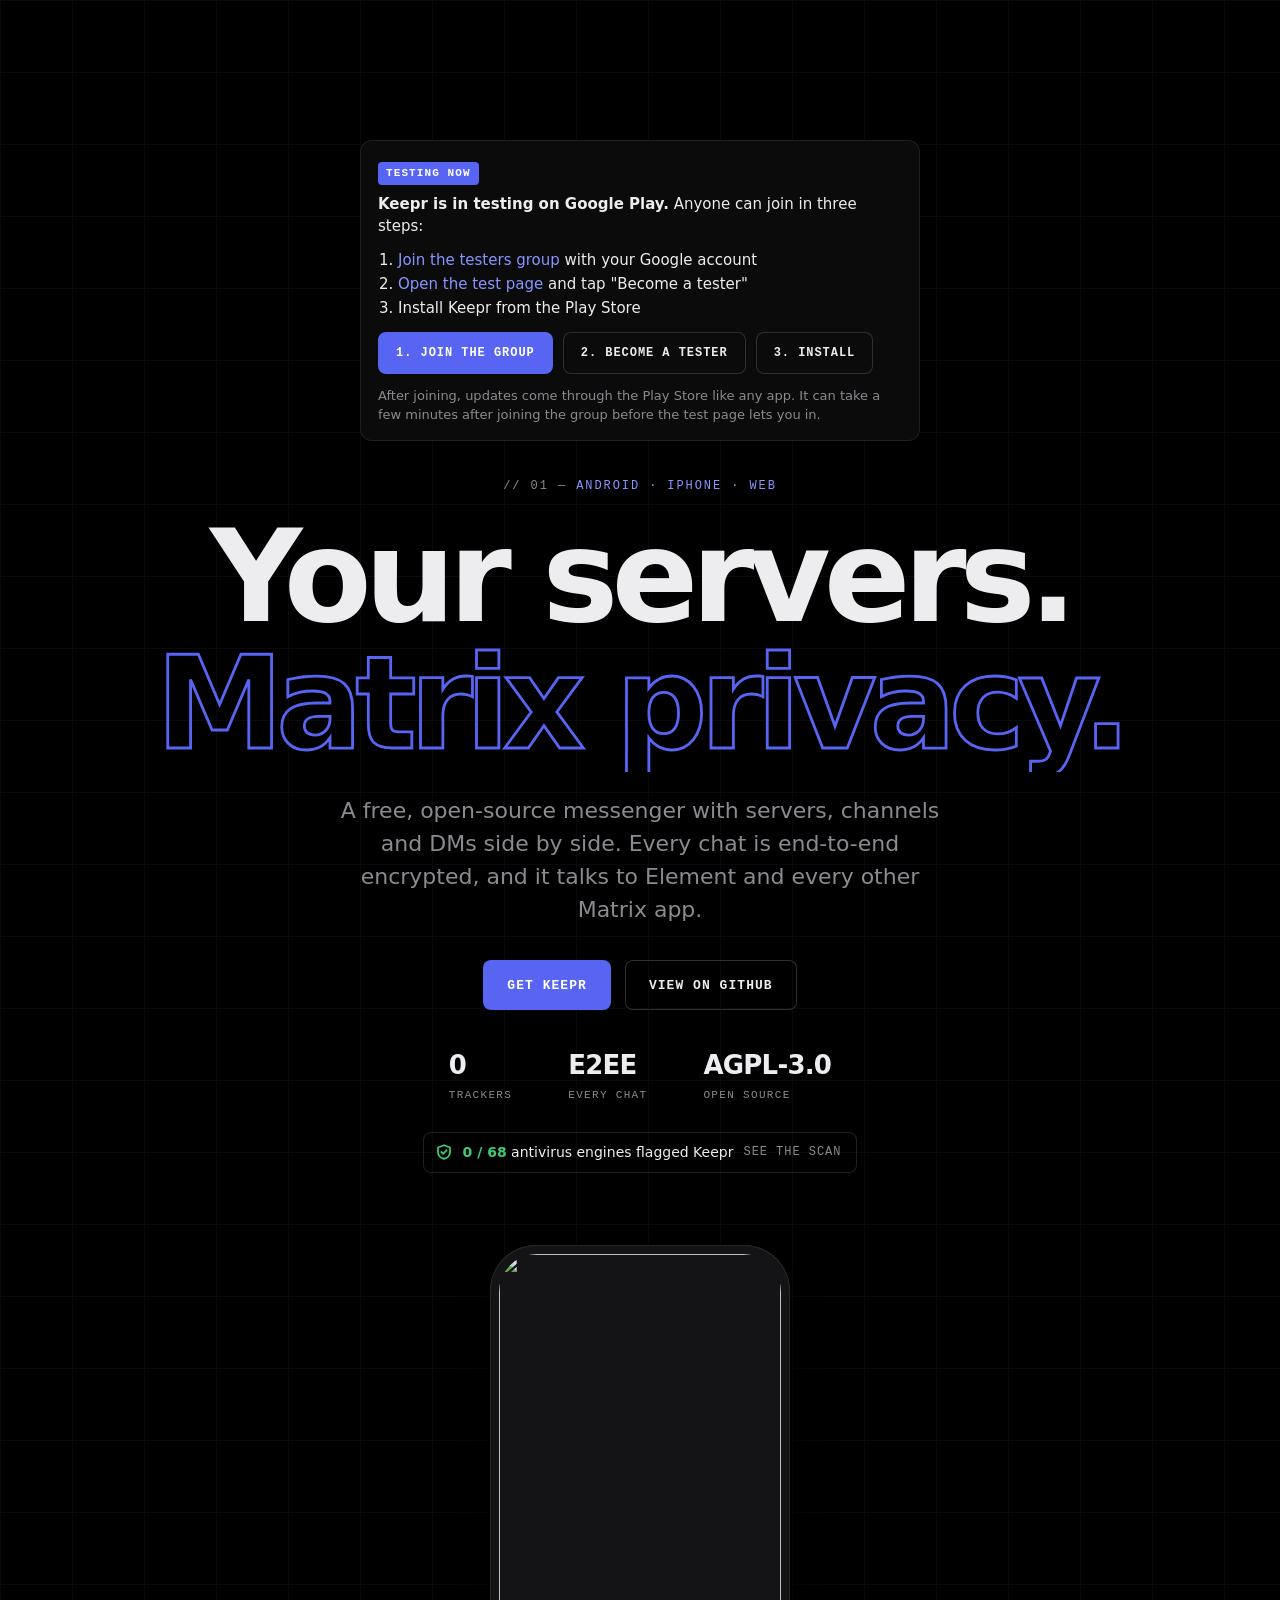
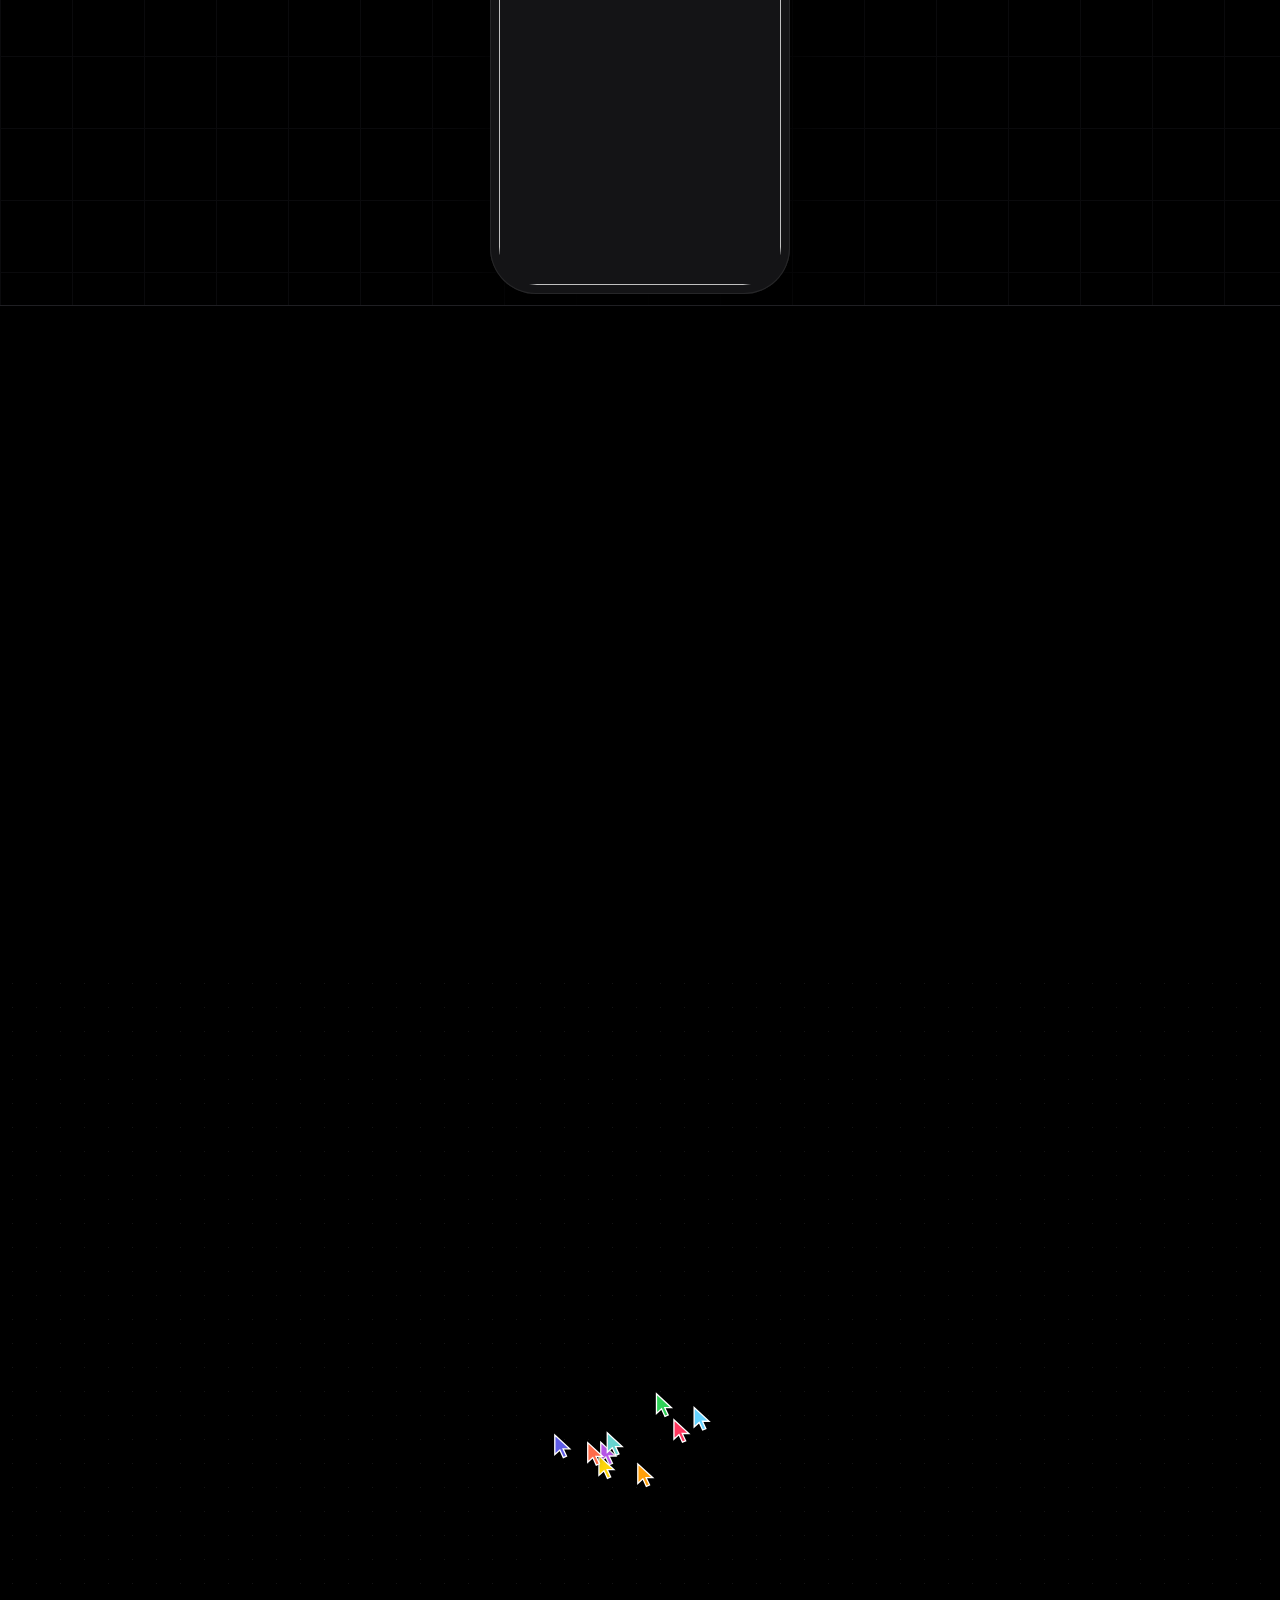
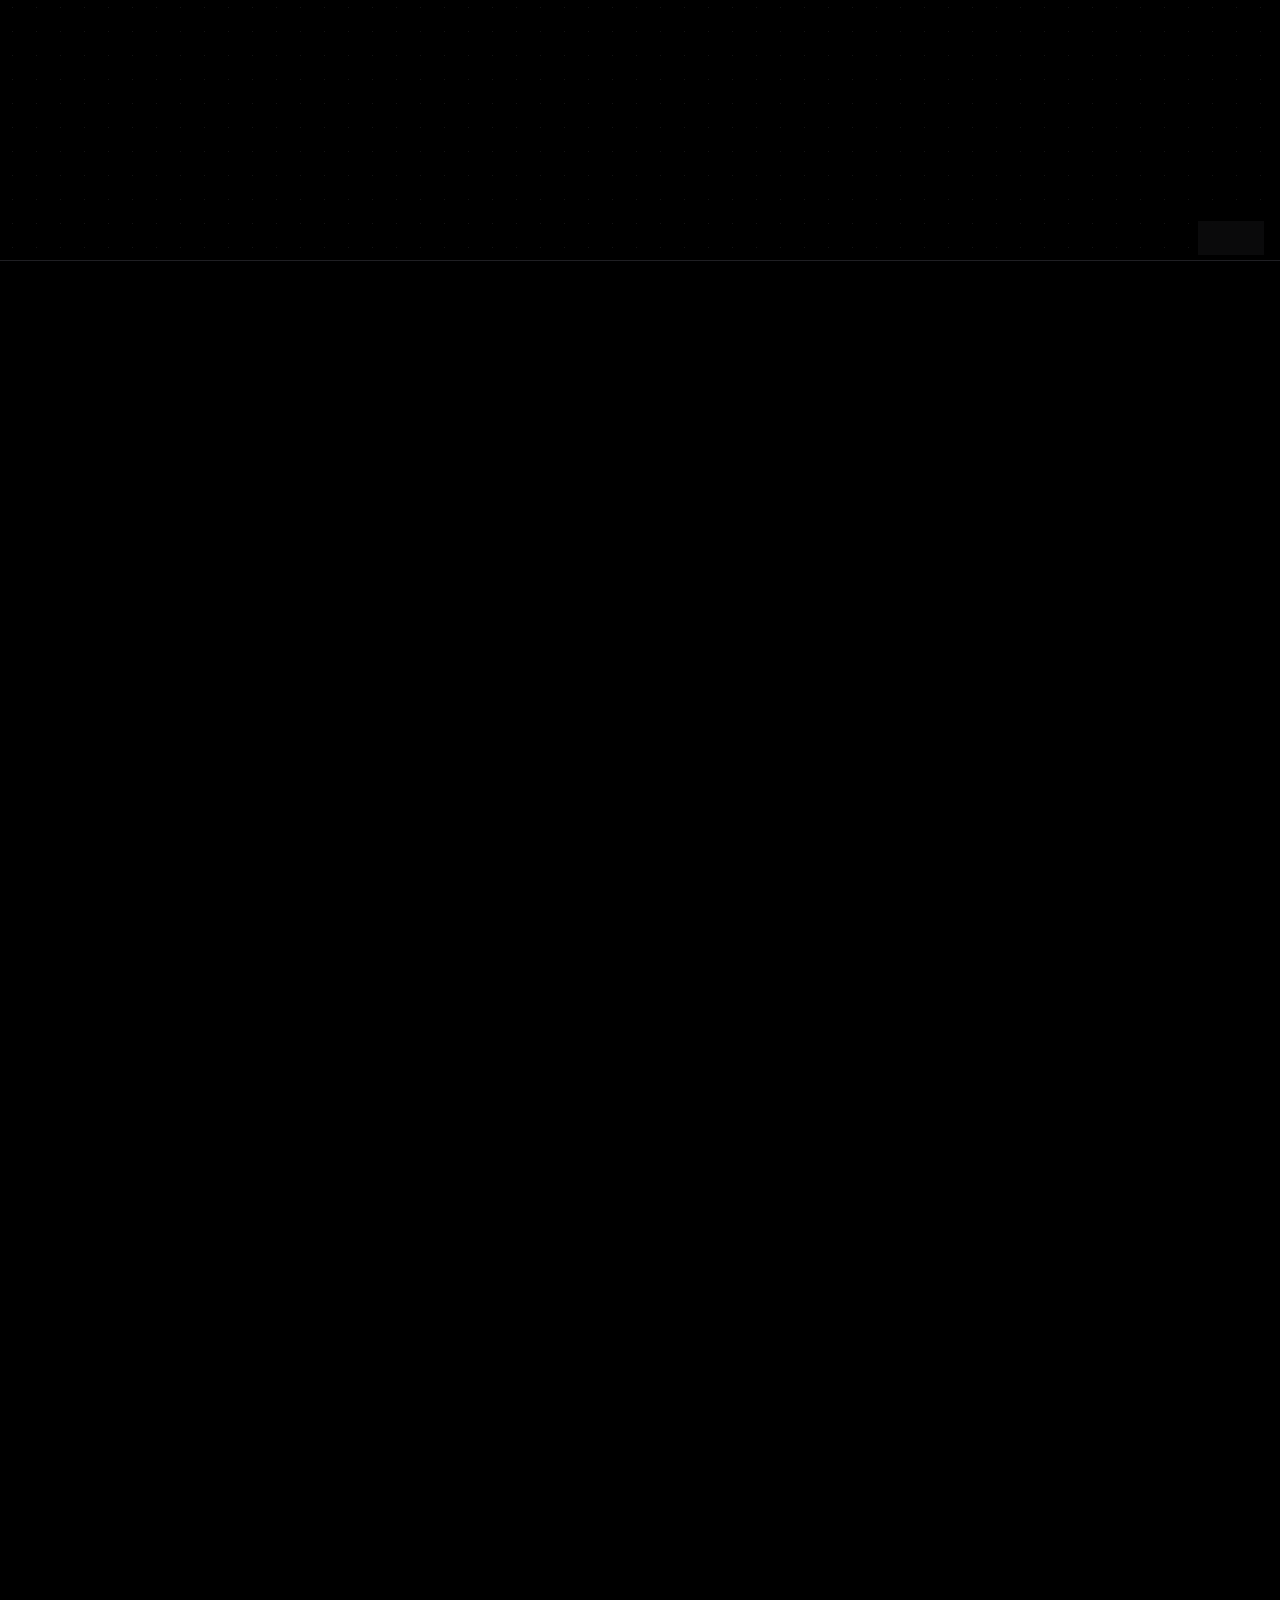
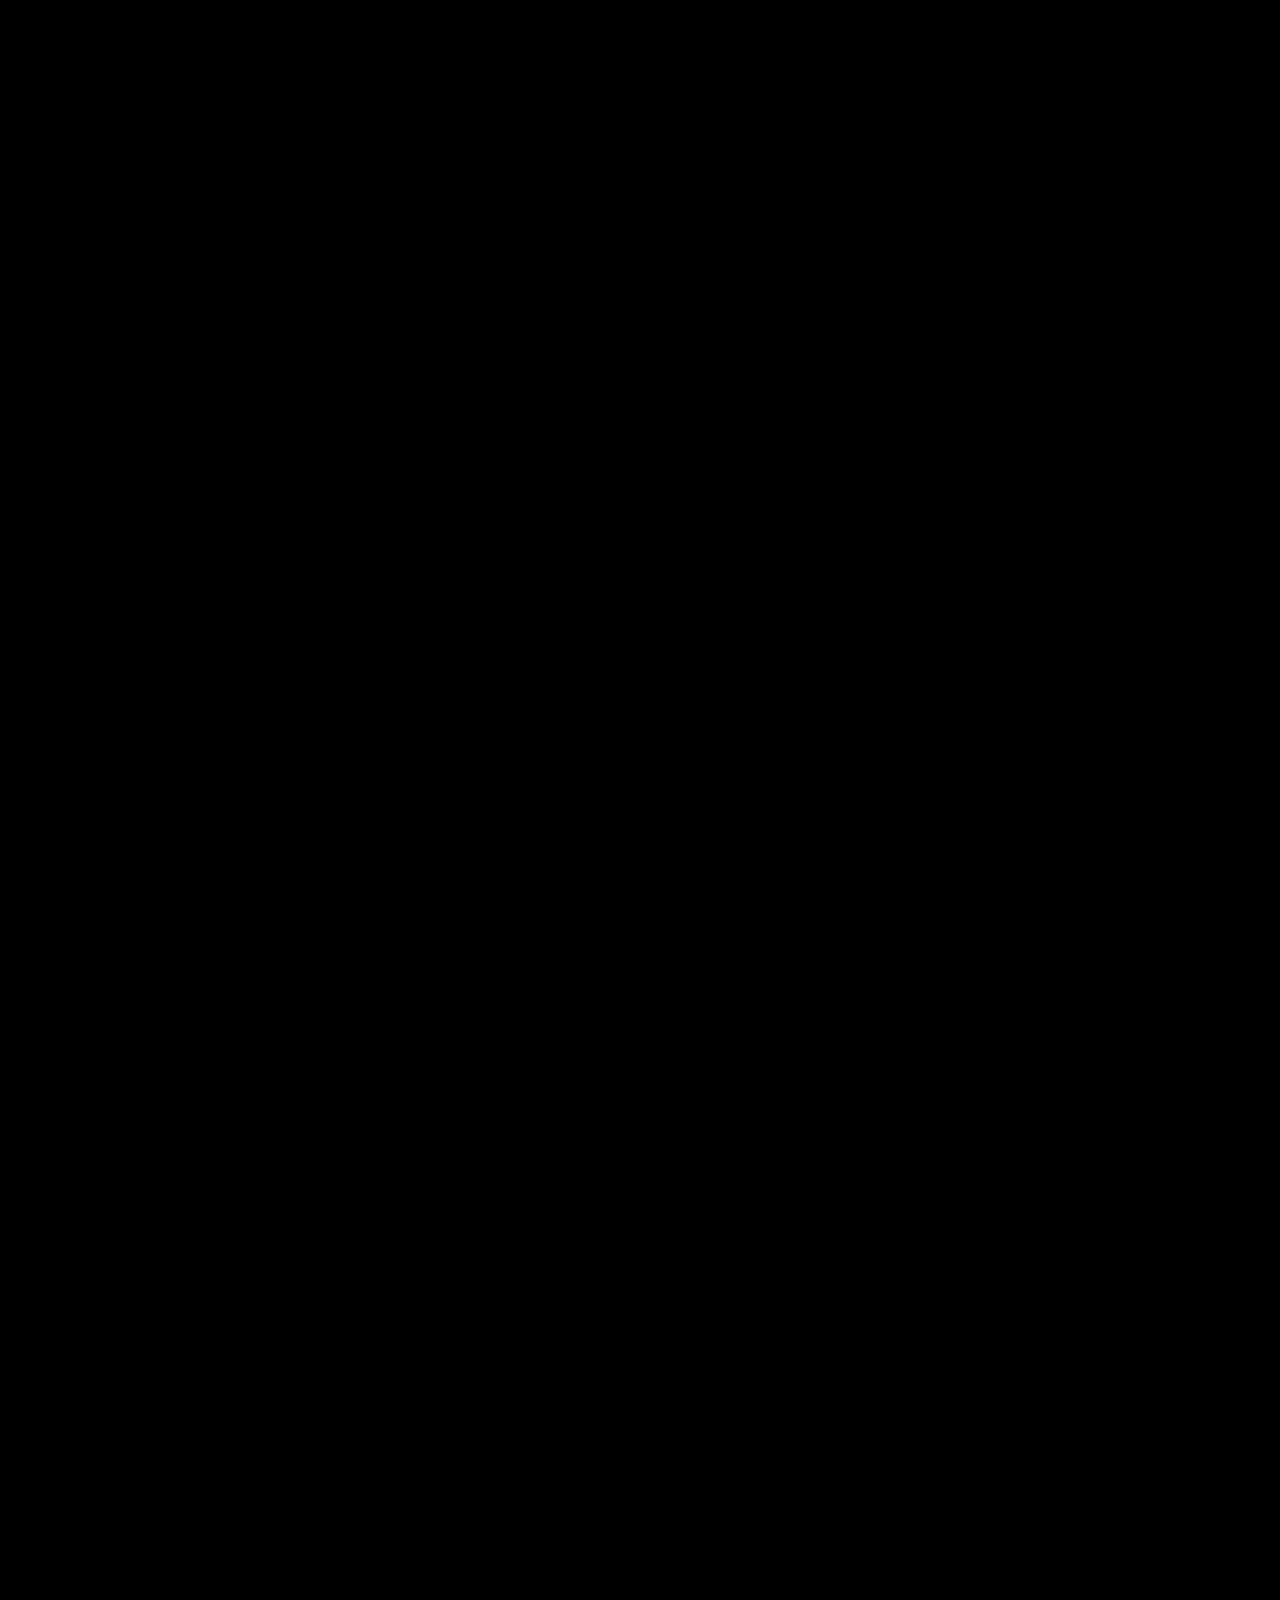
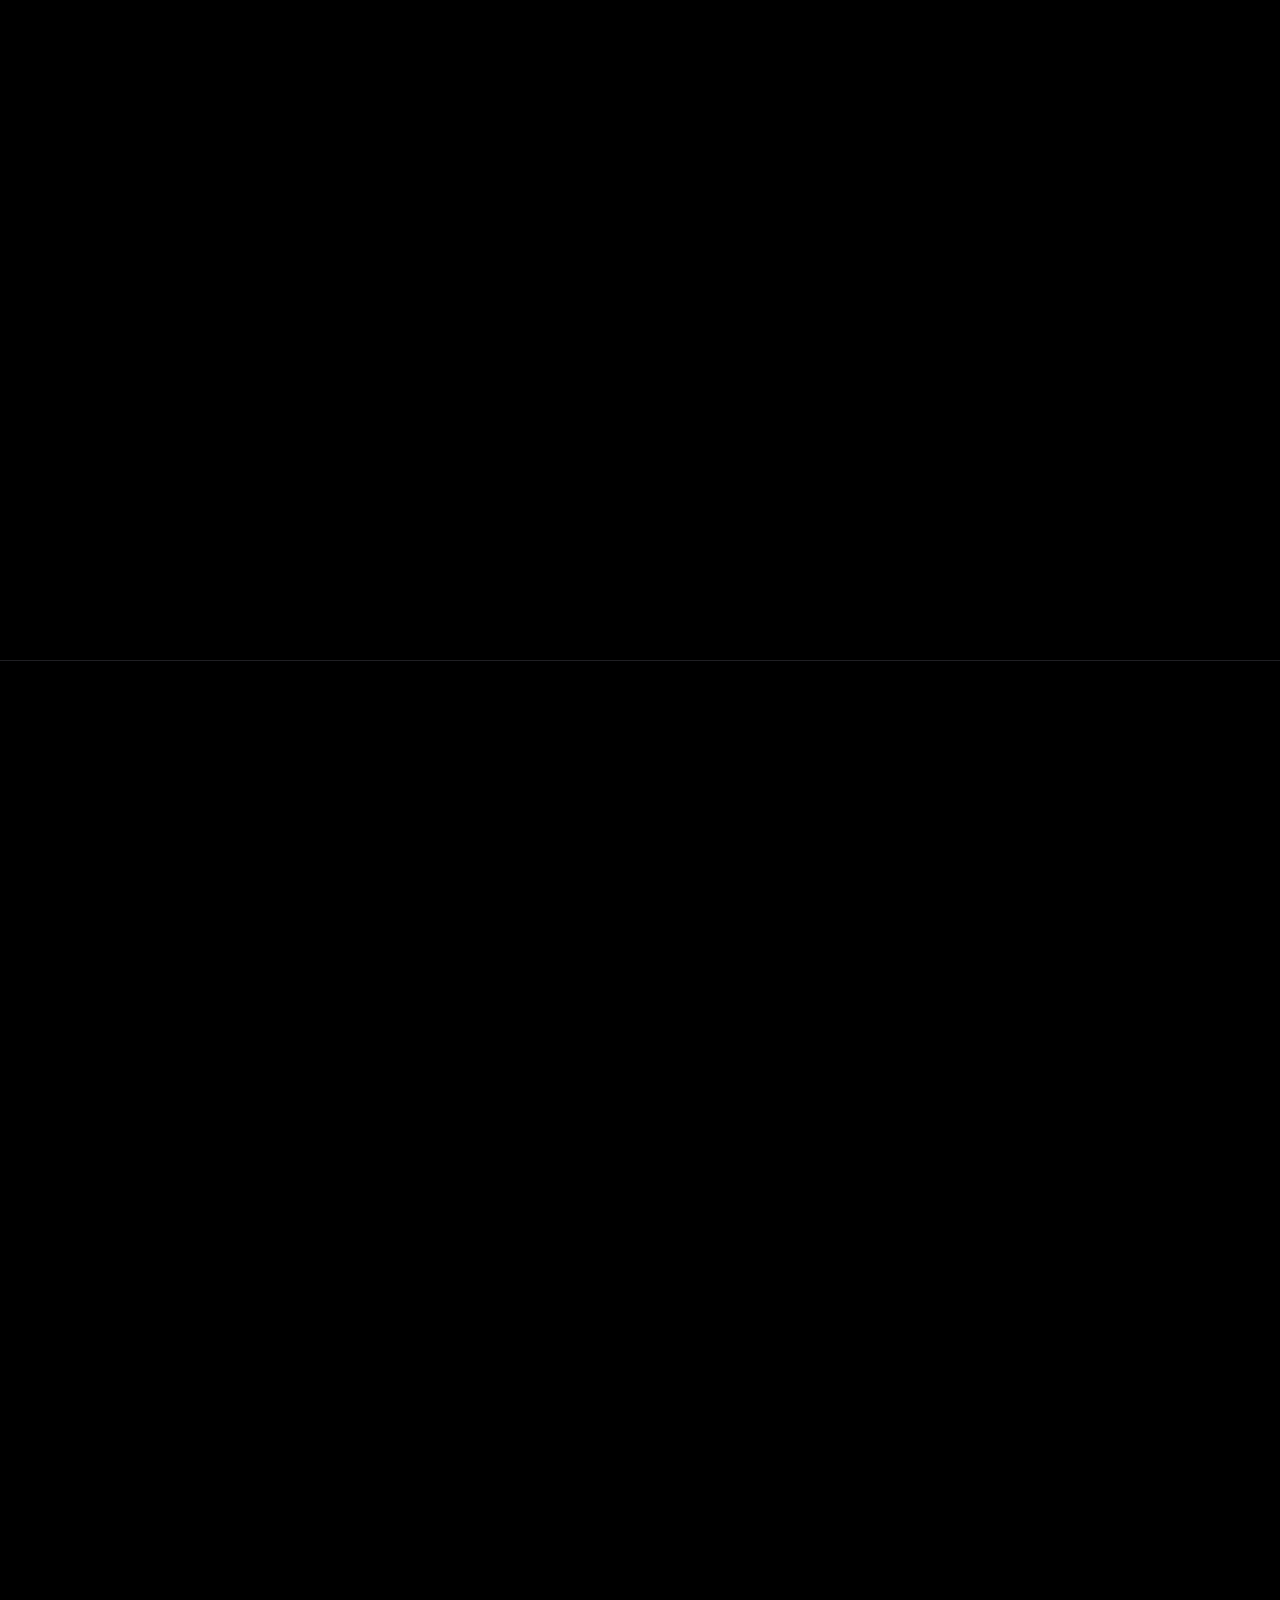
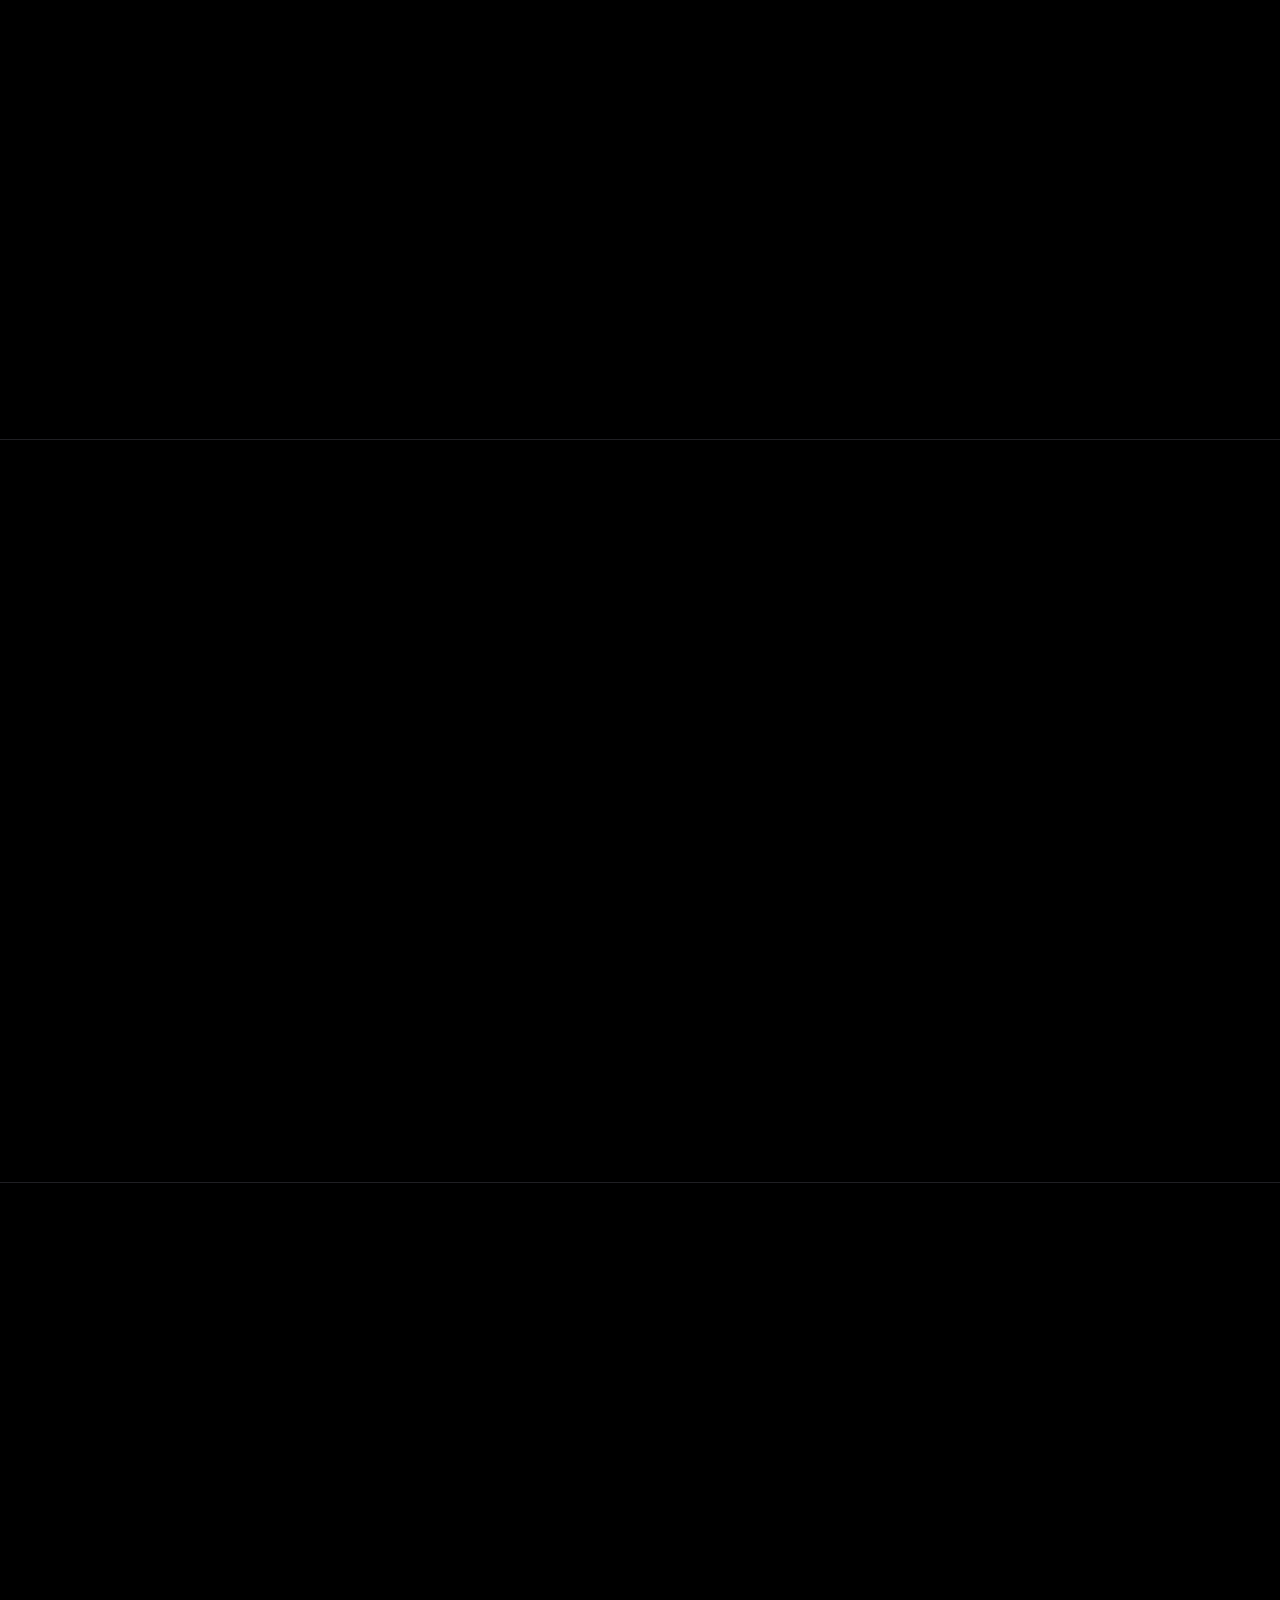
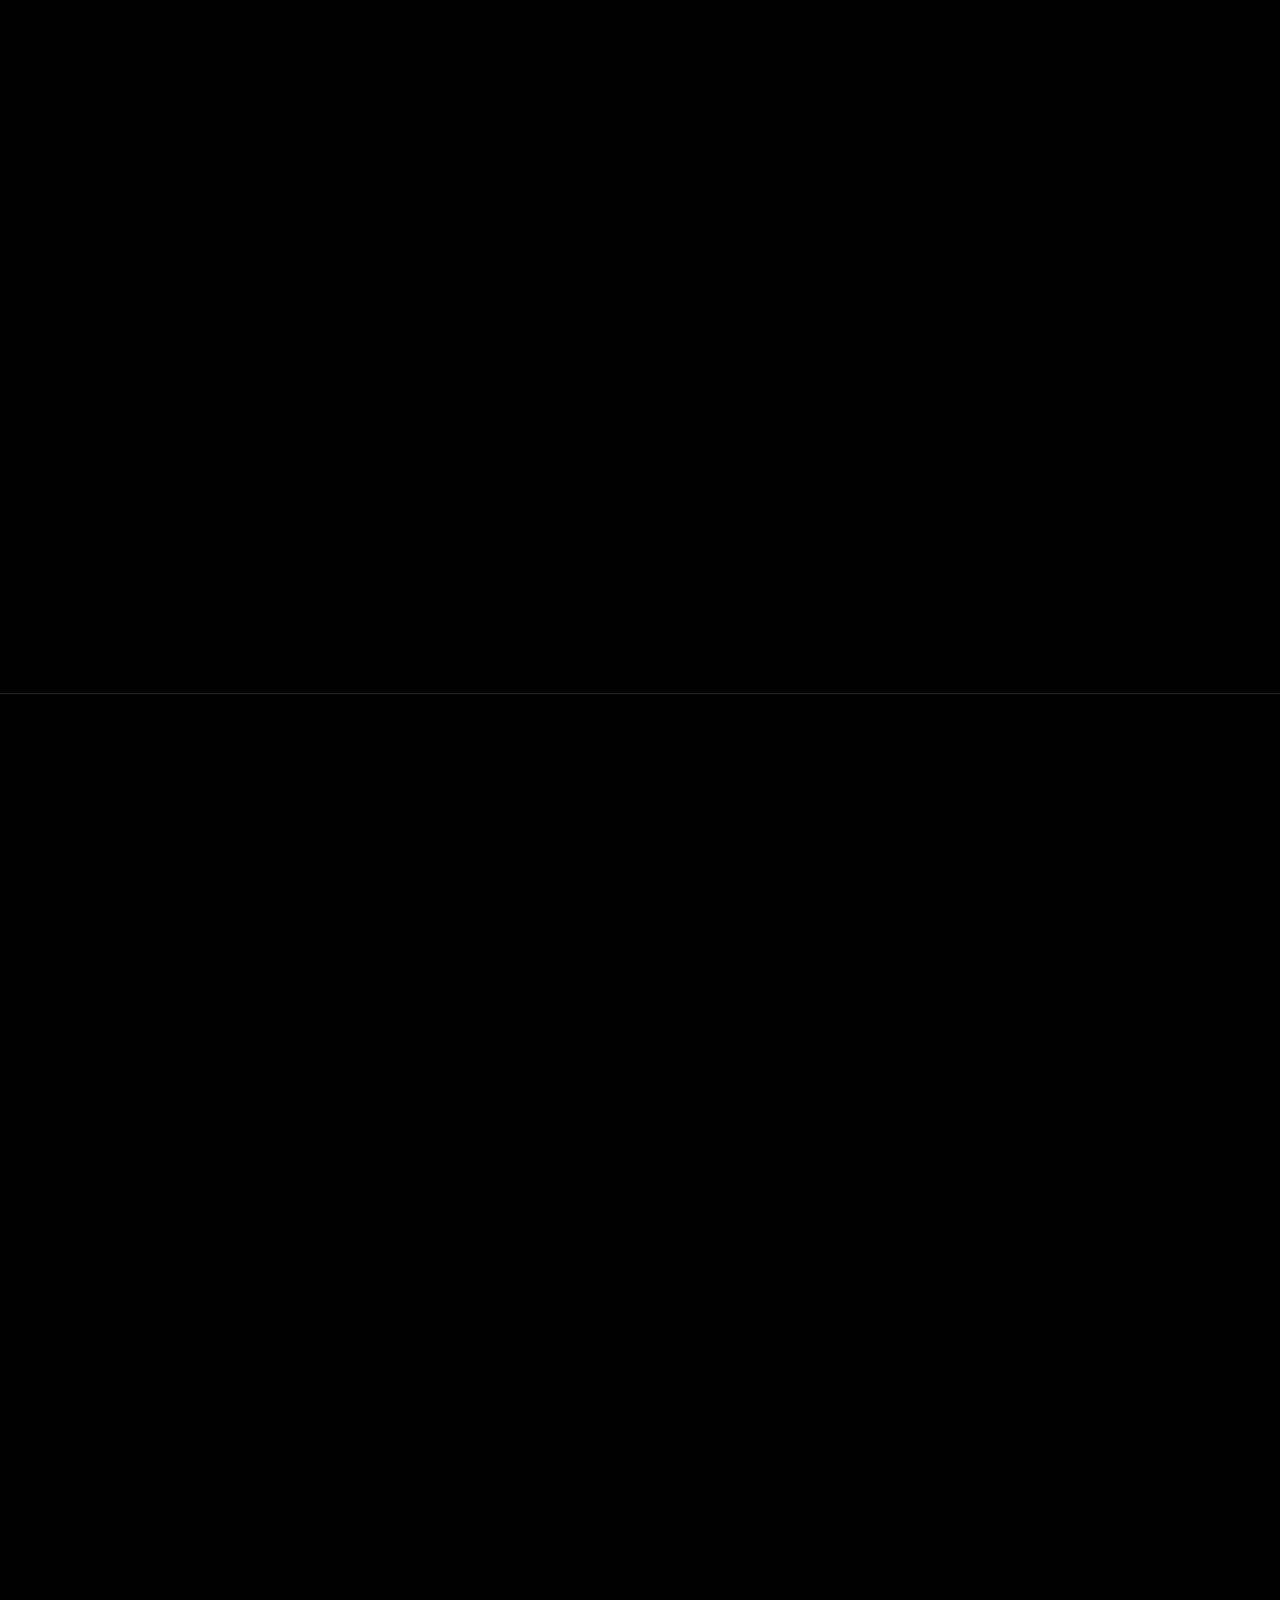
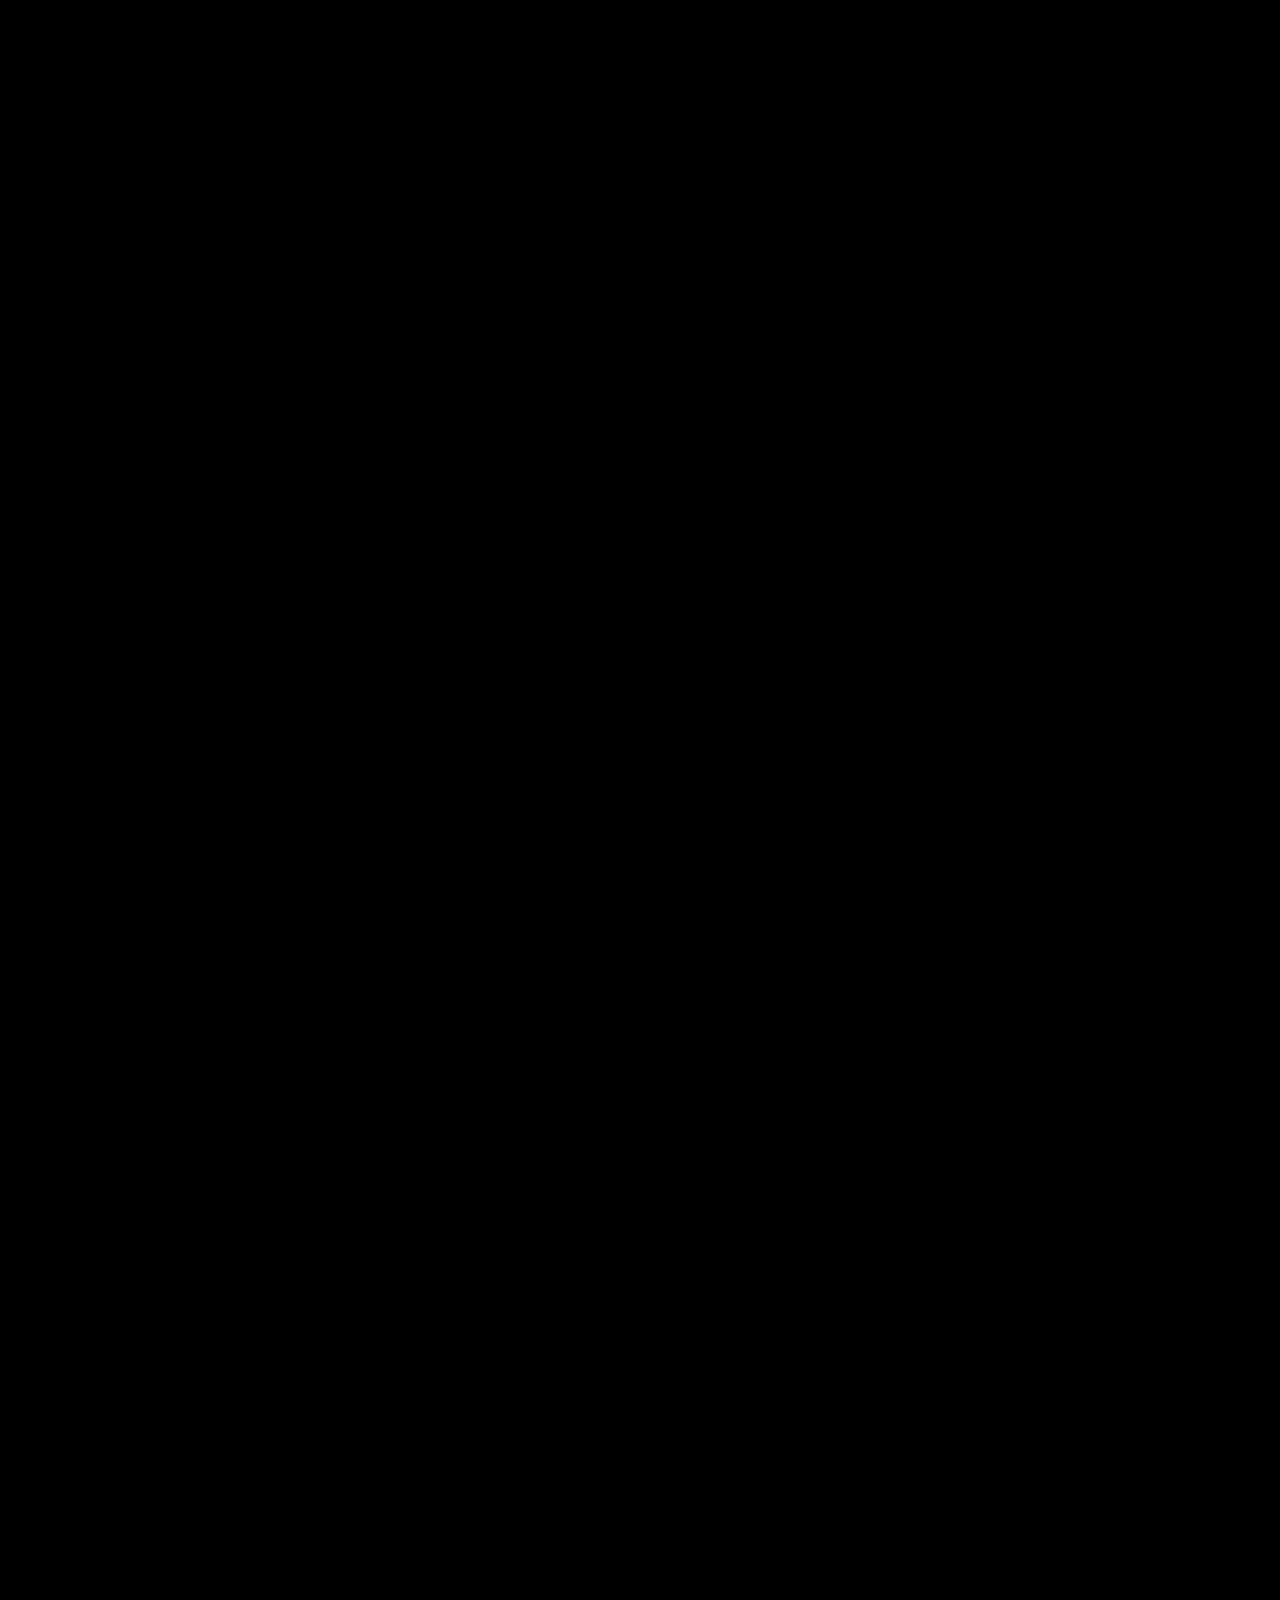
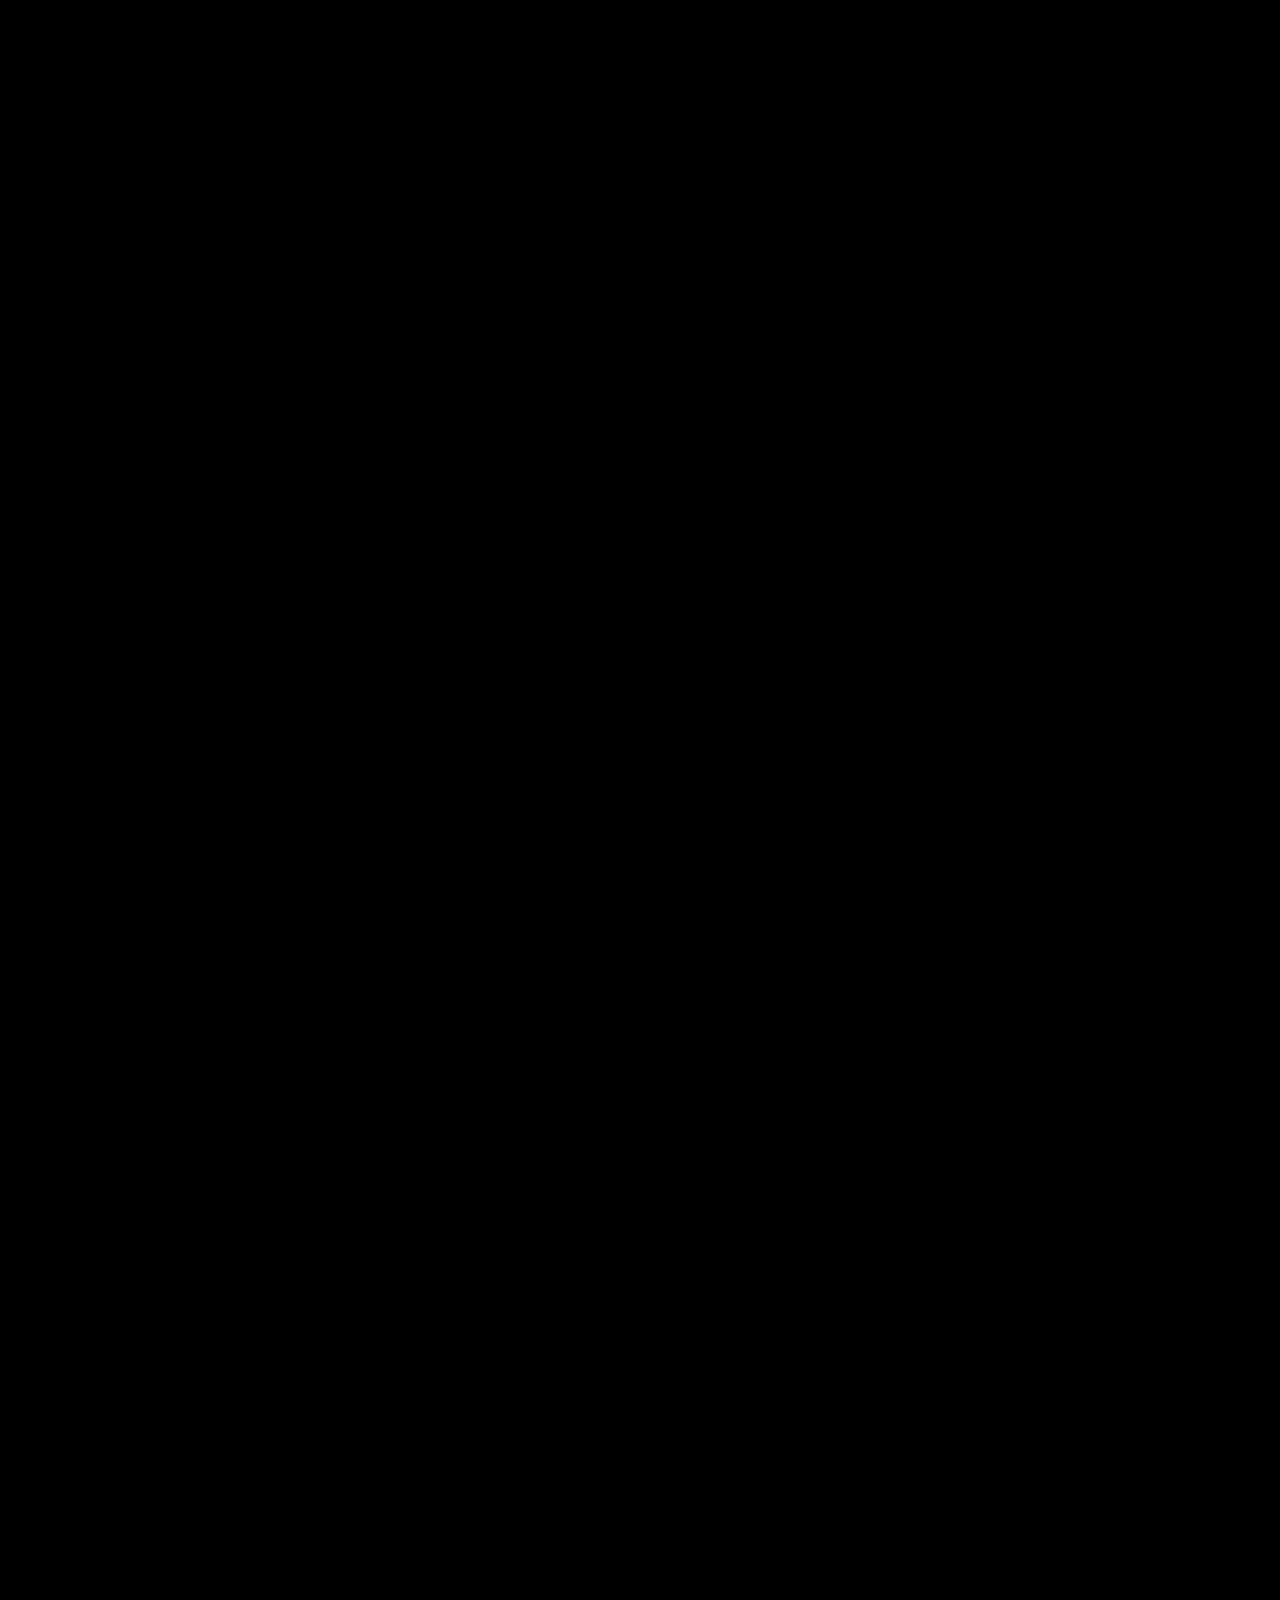
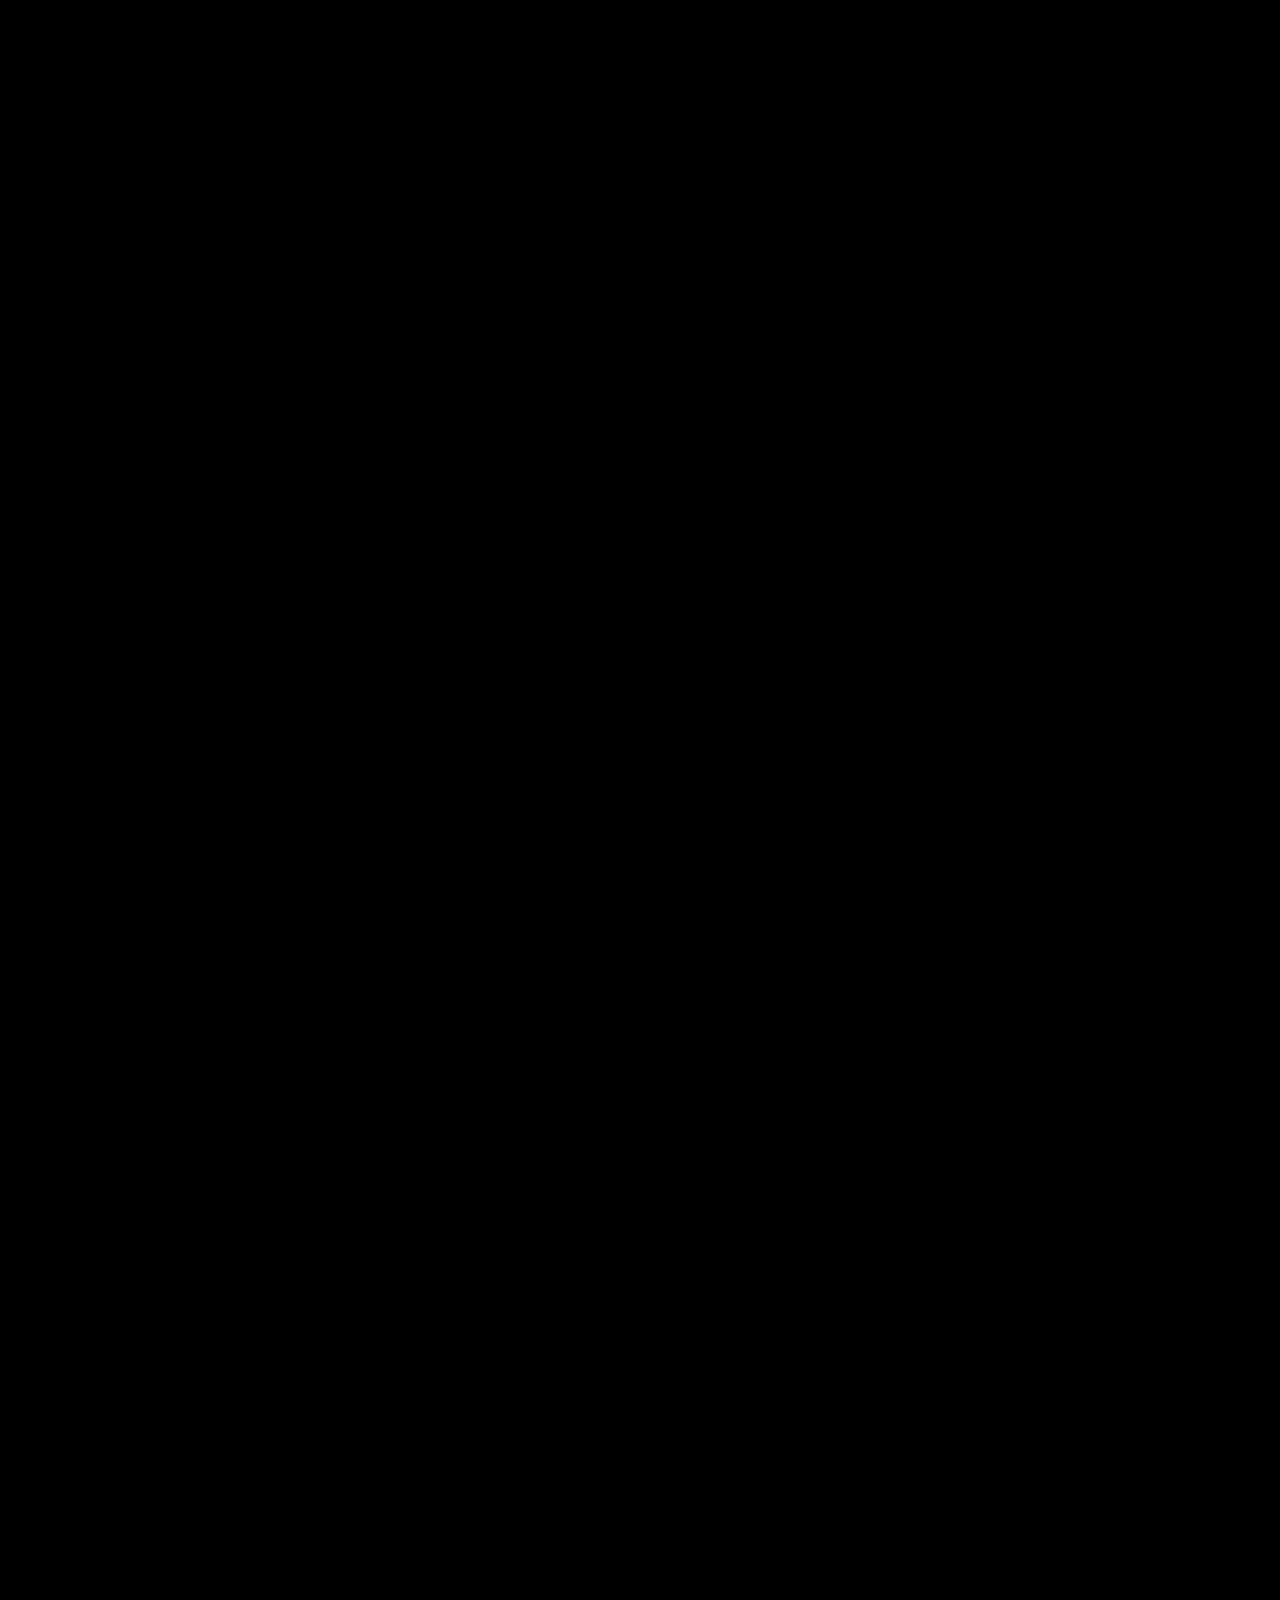
==== commit b23e95b4: "Google Play testing block is live again: links work, tagged Testing now Co-Authored-By: Claude Opus " ====
--- a/index.html
+++ b/index.html
@@ -53,20 +53,20 @@
 <!-- 1. Opening -->
 <section class="hero" id="top">
   <div class="hero-copy">
-    <aside class="play-test soon" aria-label="Testing on Google Play">
-      <span class="play-test-tag">Coming soon</span>
+    <aside class="play-test" aria-label="Testing on Google Play">
+      <span class="play-test-tag">Testing now</span>
       <p><b>Keepr is in testing on Google Play.</b> Anyone can join in three steps:</p>
       <ol class="play-test-steps">
-        <li><a tabindex="-1" aria-disabled="true" href="https://groups.google.com/g/keepr-app-testers">Join the testers group</a> with your Google account</li>
-        <li><a tabindex="-1" aria-disabled="true" href="https://play.google.com/apps/testing/app.vibe.chat">Open the test page</a> and tap "Become a tester"</li>
+        <li><a href="https://groups.google.com/g/keepr-app-testers">Join the testers group</a> with your Google account</li>
+        <li><a href="https://play.google.com/apps/testing/app.vibe.chat">Open the test page</a> and tap "Become a tester"</li>
         <li>Install Keepr from the Play Store</li>
       </ol>
       <div class="play-test-links">
-        <a tabindex="-1" aria-disabled="true" class="btn primary small" href="https://groups.google.com/g/keepr-app-testers">1. Join the group</a>
-        <a tabindex="-1" aria-disabled="true" class="btn ghost small" href="https://play.google.com/apps/testing/app.vibe.chat">2. Become a tester</a>
-        <a tabindex="-1" aria-disabled="true" class="btn ghost small" href="https://play.google.com/store/apps/details?id=app.vibe.chat">3. Install</a>
-      </div>
-      <p class="play-test-note">Vibe is now Keepr. The Play Store may still show the name Vibe for a while; it changes to Keepr with an upcoming release.</p>
+        <a class="btn primary small" href="https://groups.google.com/g/keepr-app-testers">1. Join the group</a>
+        <a class="btn ghost small" href="https://play.google.com/apps/testing/app.vibe.chat">2. Become a tester</a>
+        <a class="btn ghost small" href="https://play.google.com/store/apps/details?id=app.vibe.chat">3. Install</a>
+      </div>
+      <p class="play-test-note">After joining, updates come through the Play Store like any app. It can take a few minutes after joining the group before the test page lets you in.</p>
     </aside>
     <p class="eyebrow reveal">Android · iPhone · Web</p>
     <h1 class="headline">
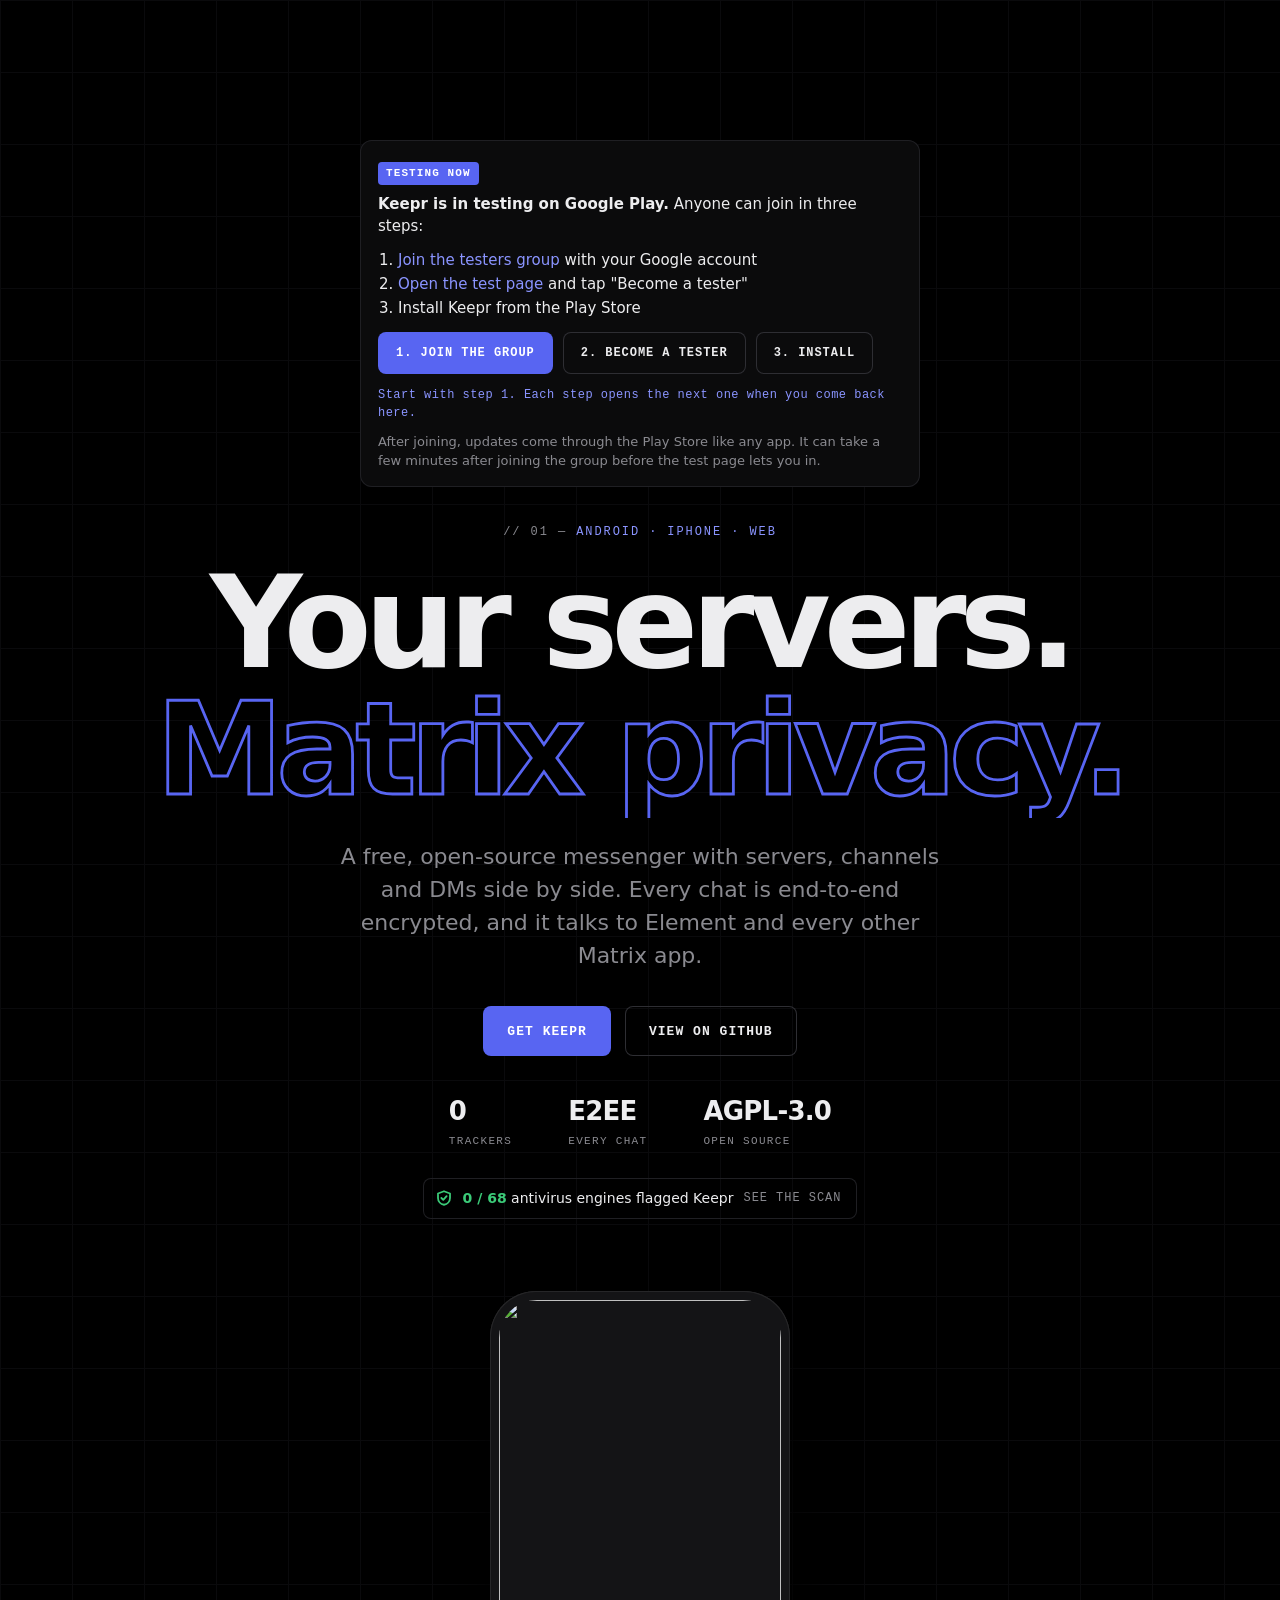
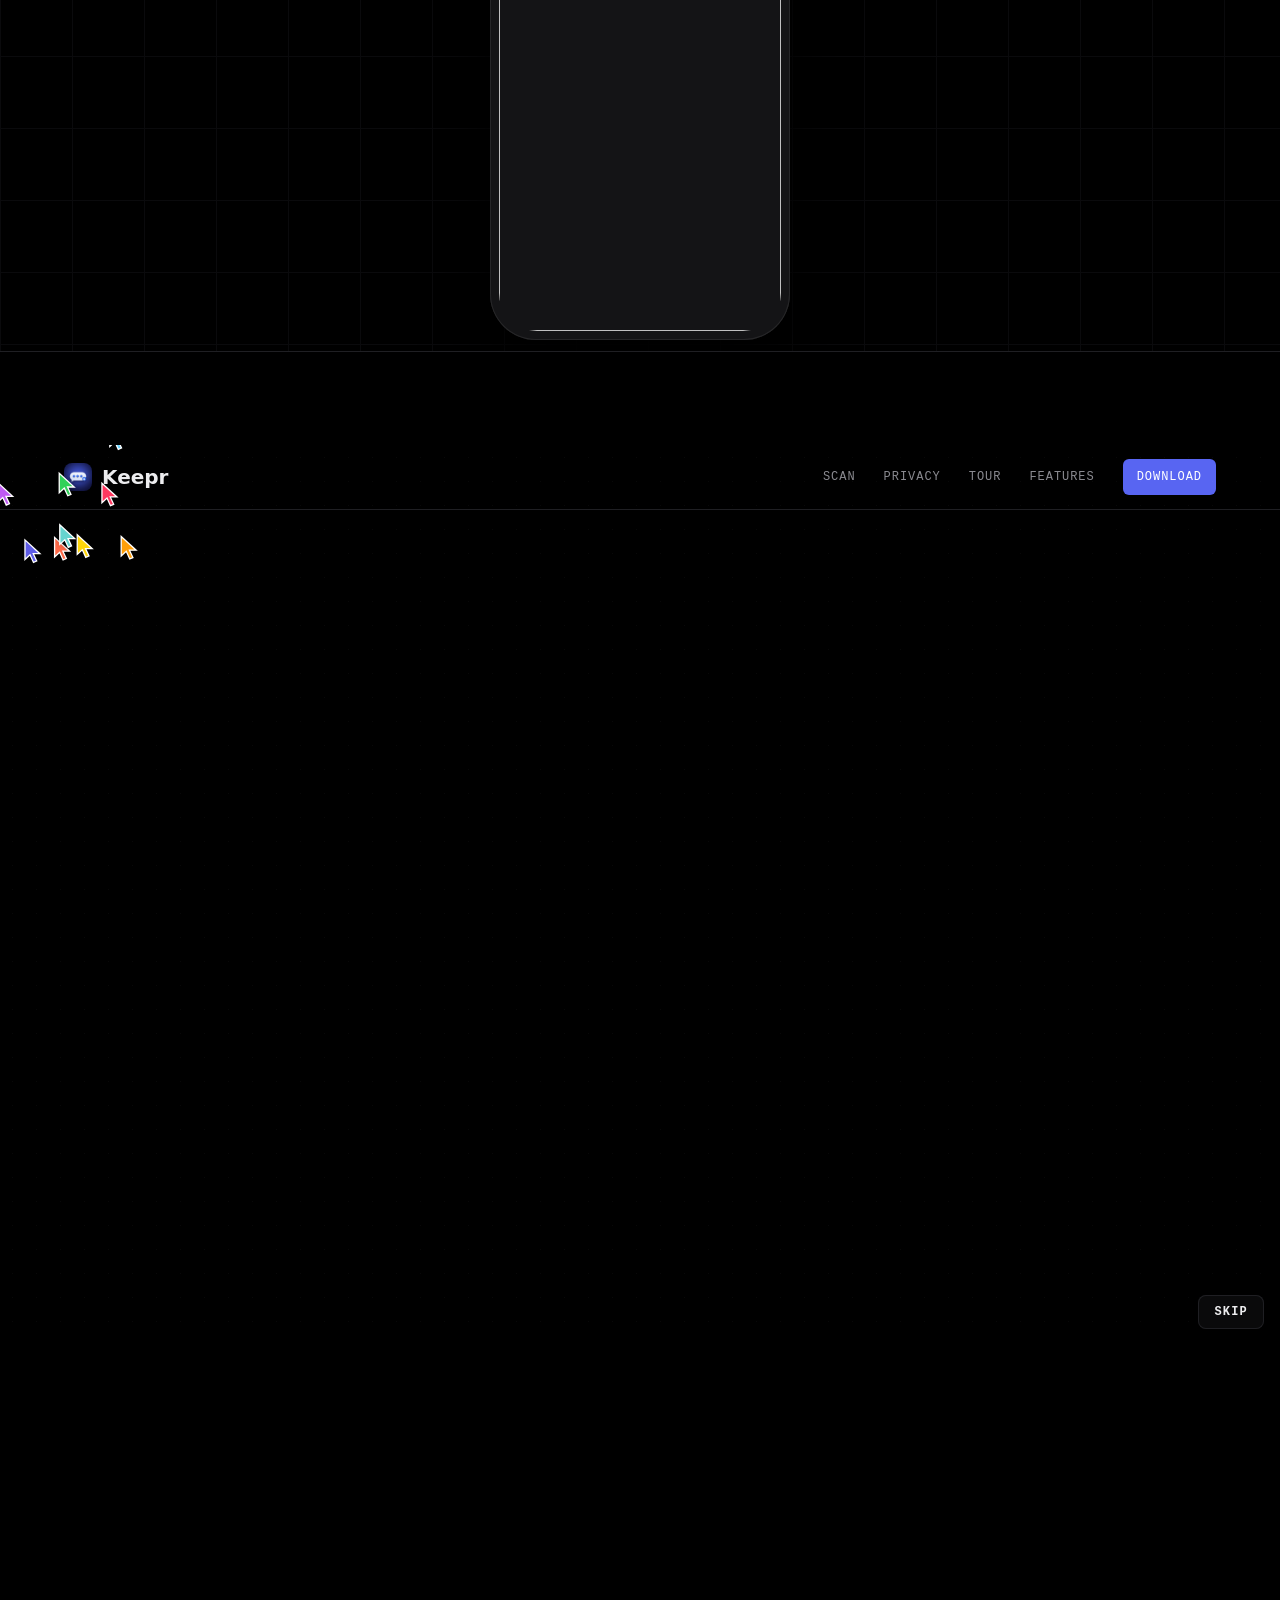
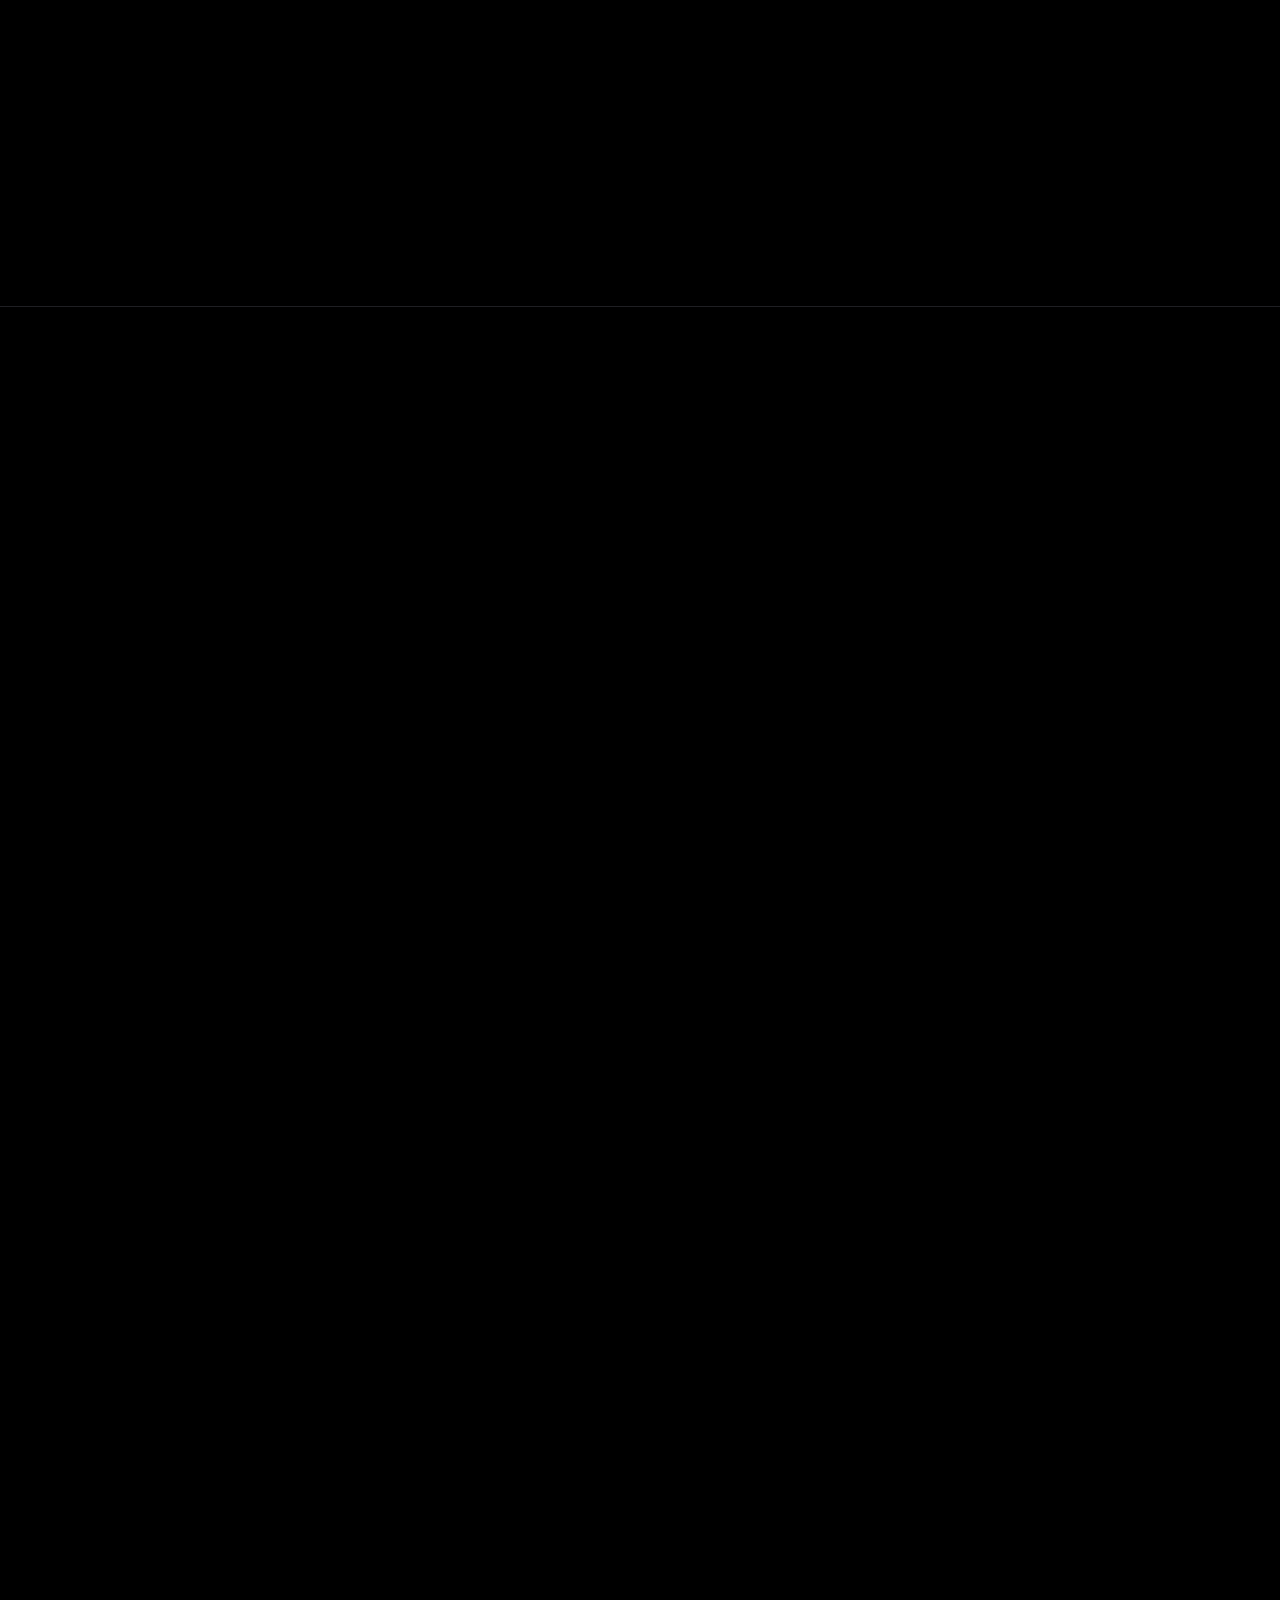
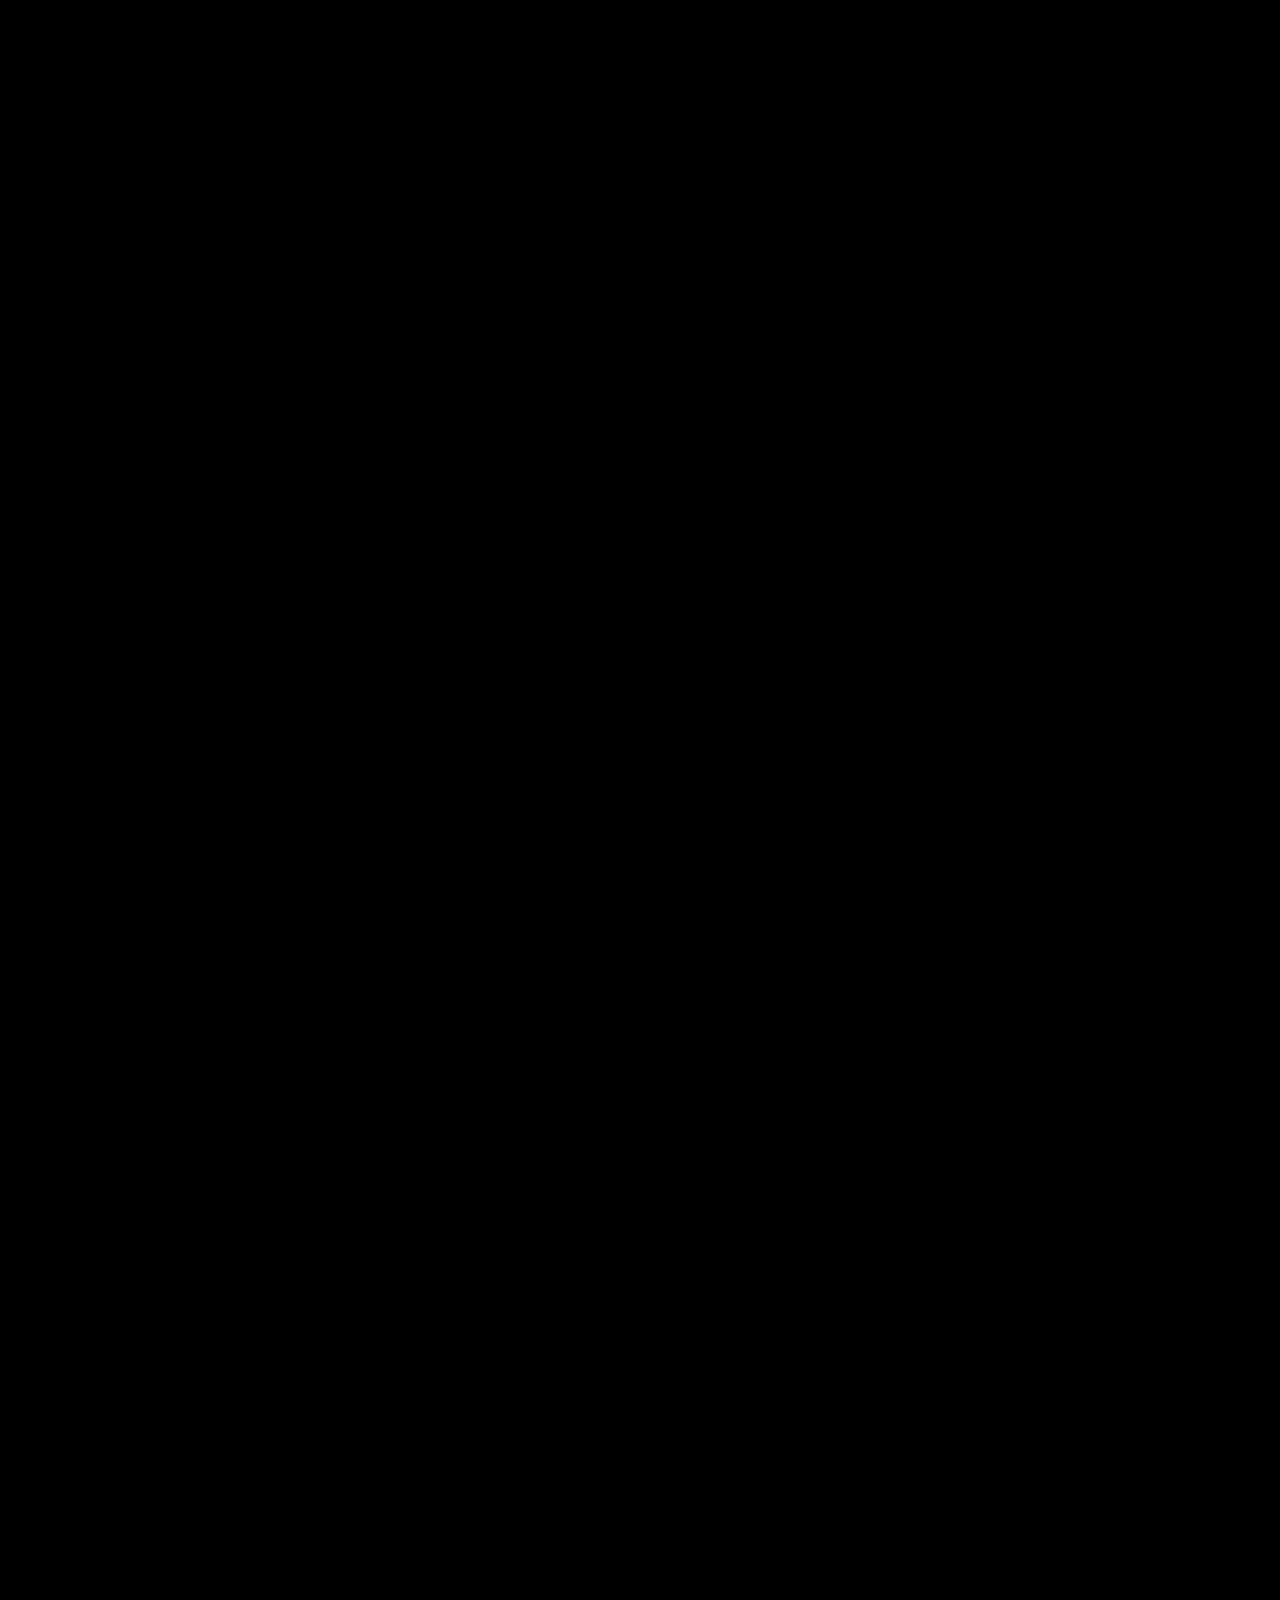
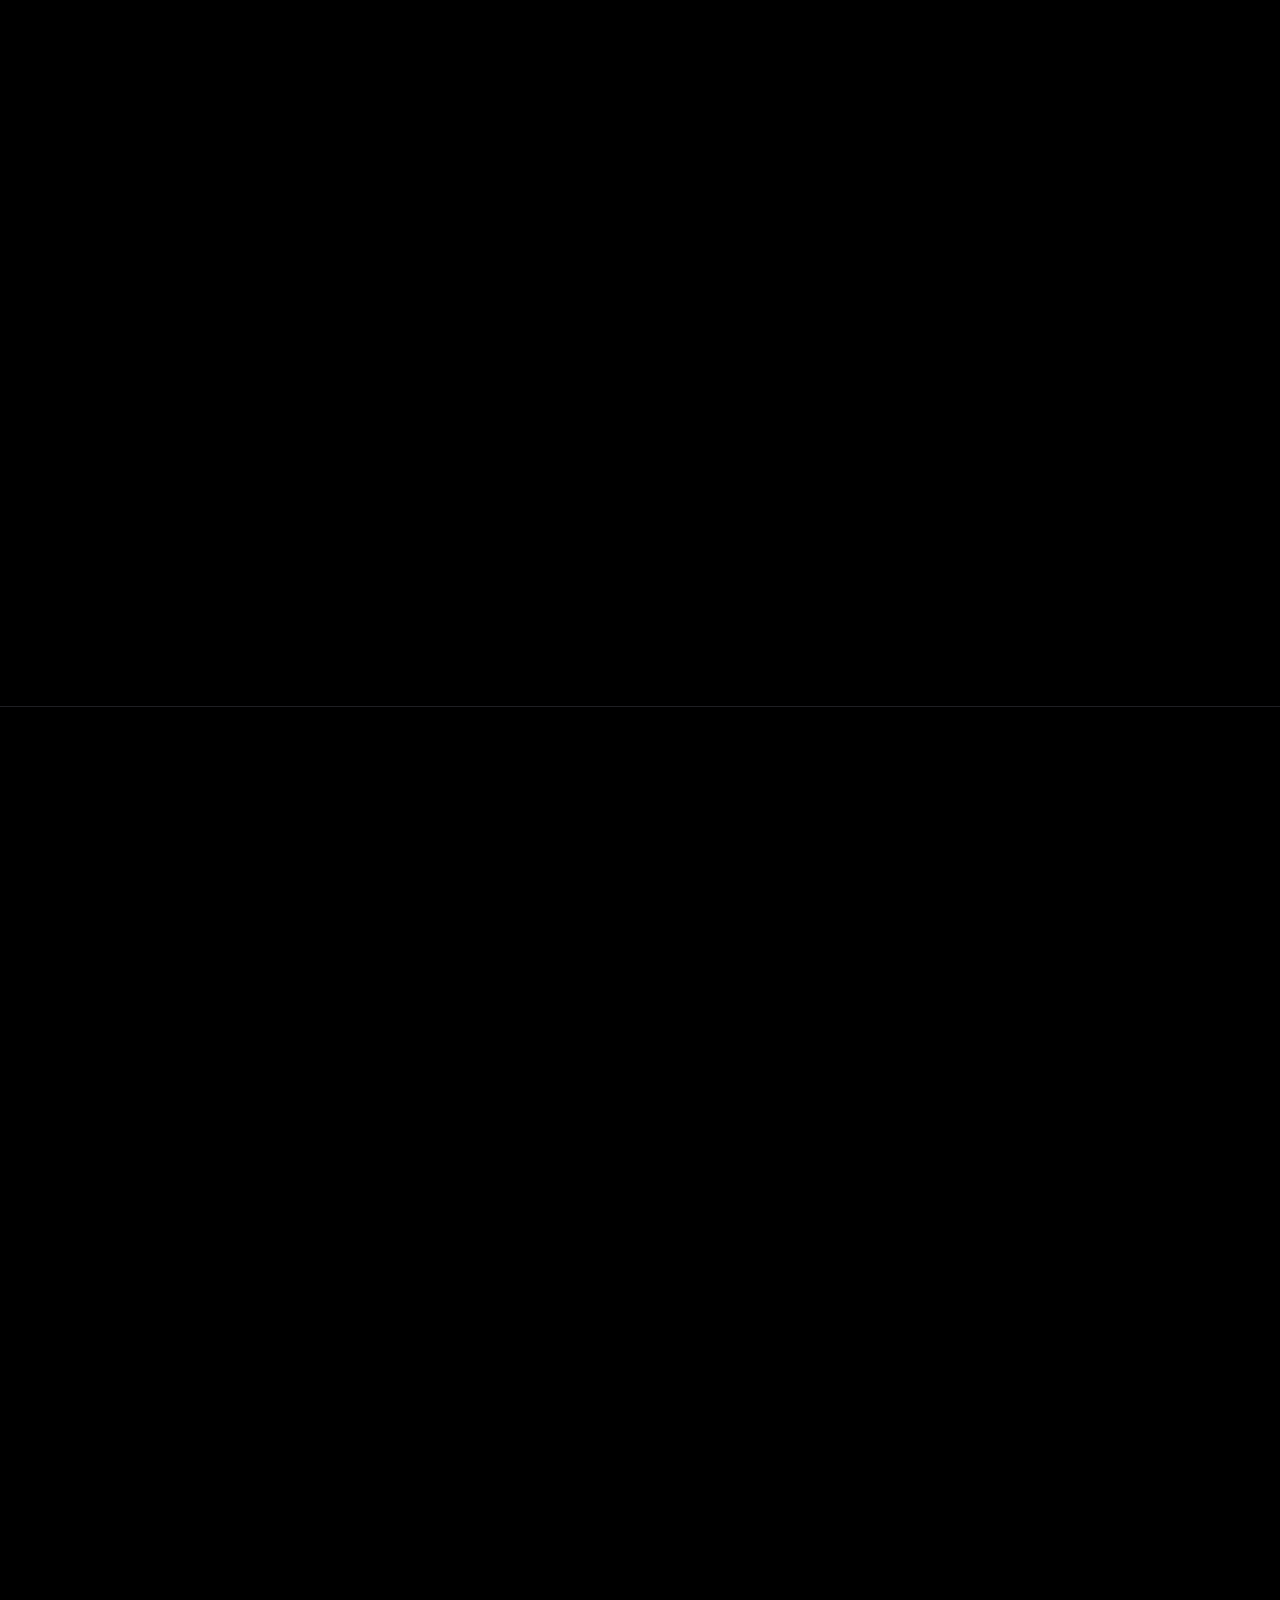
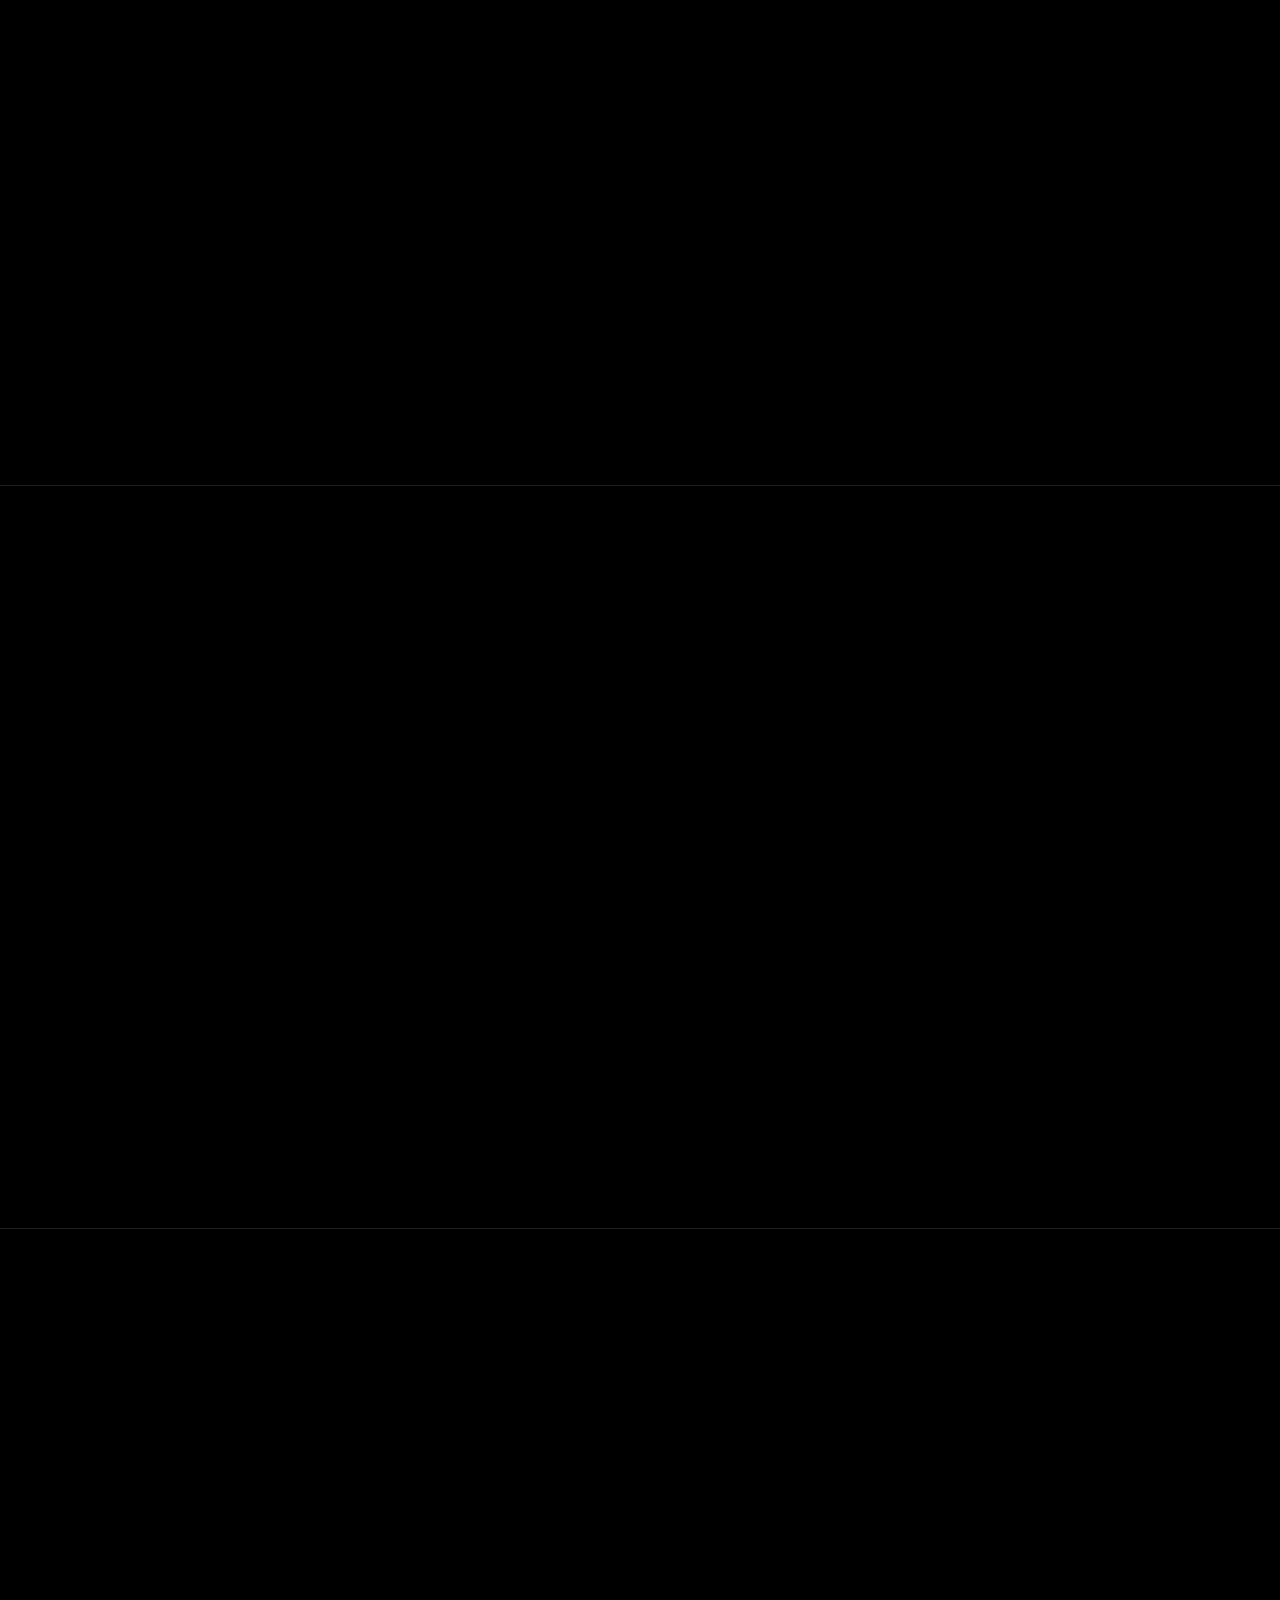
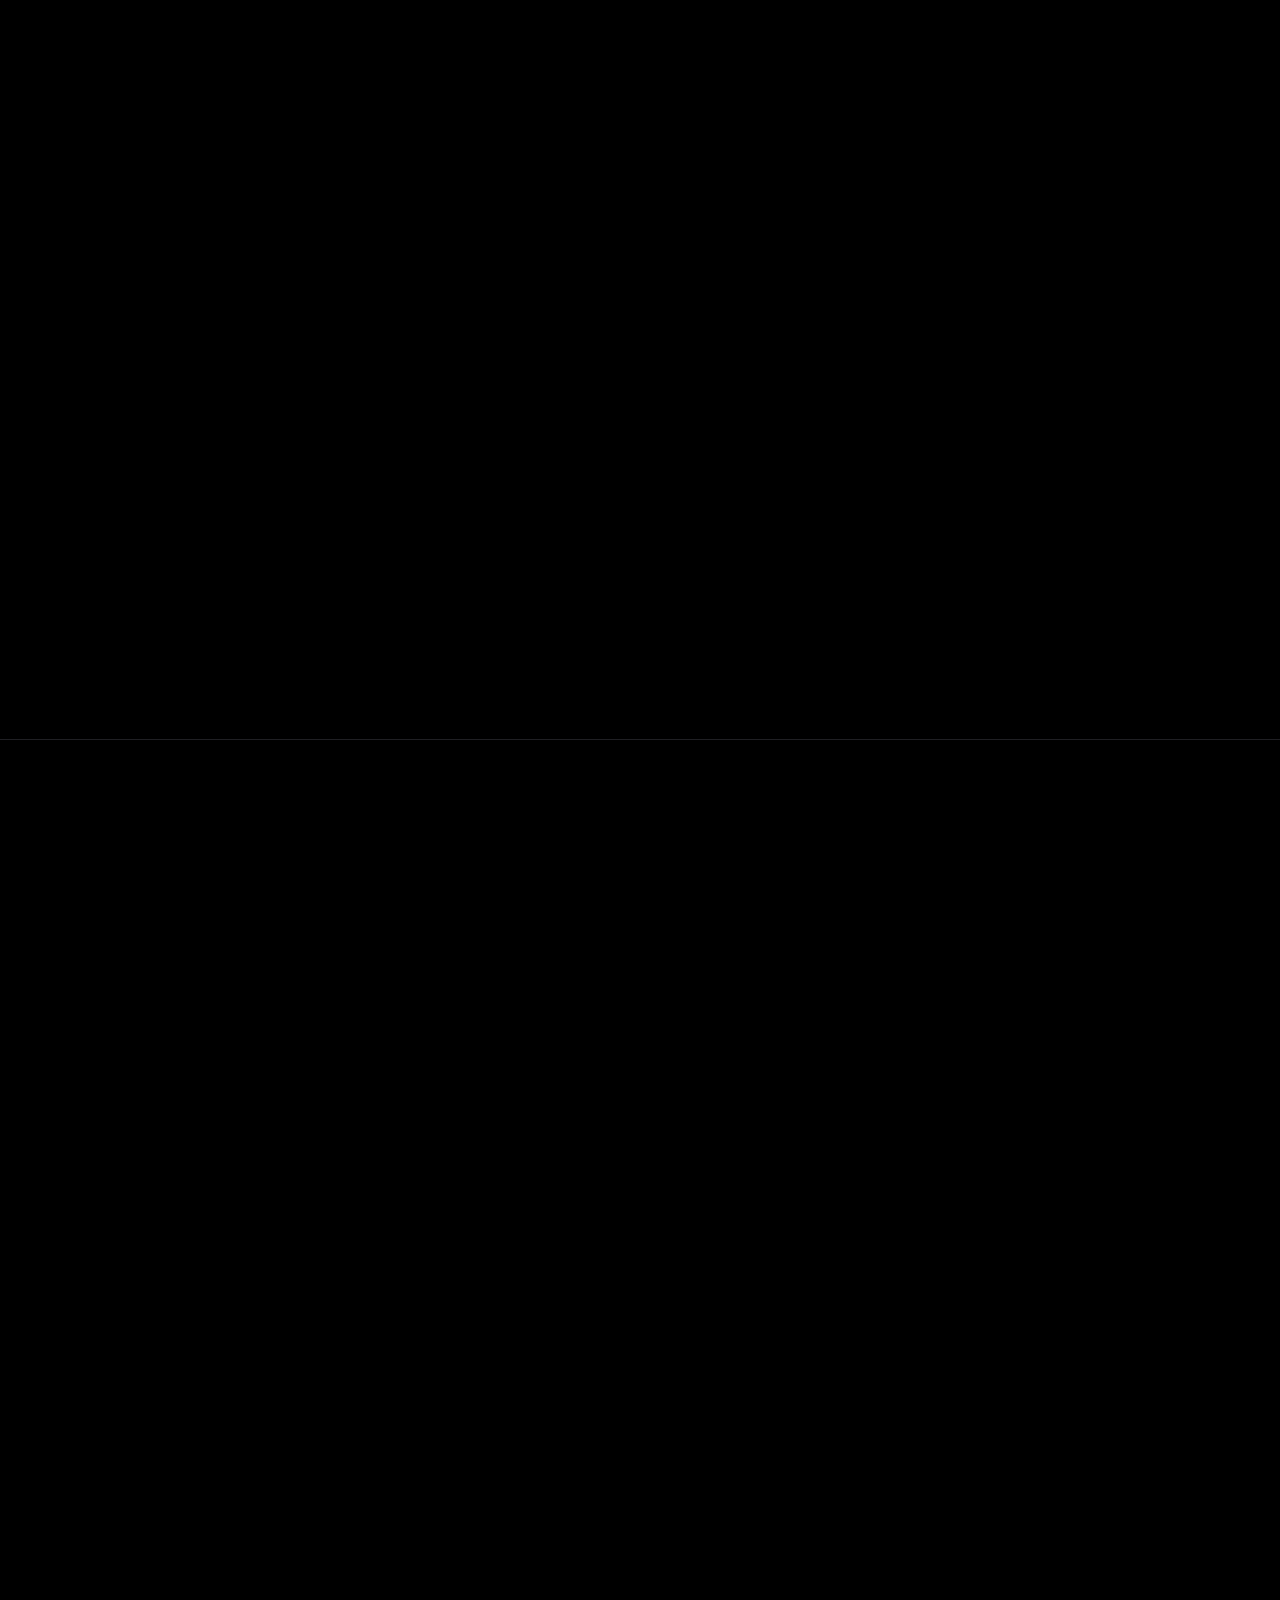
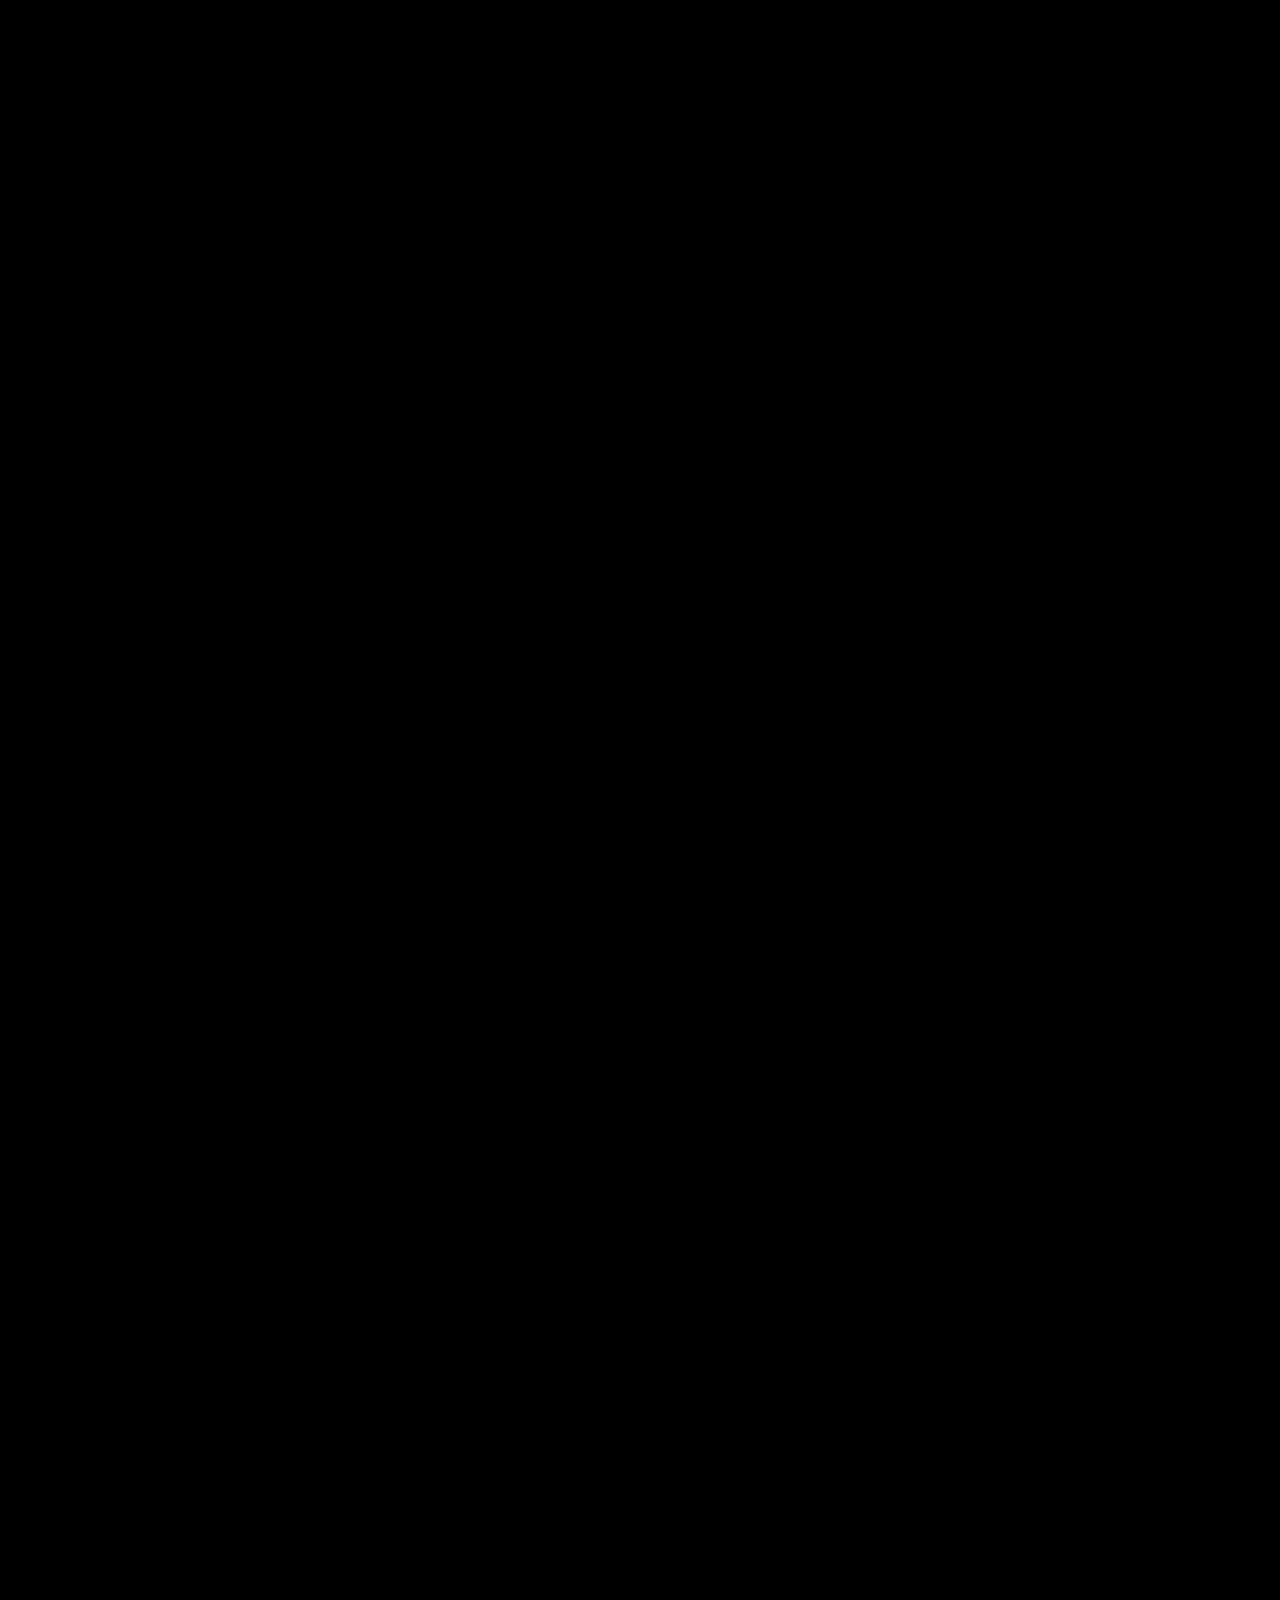
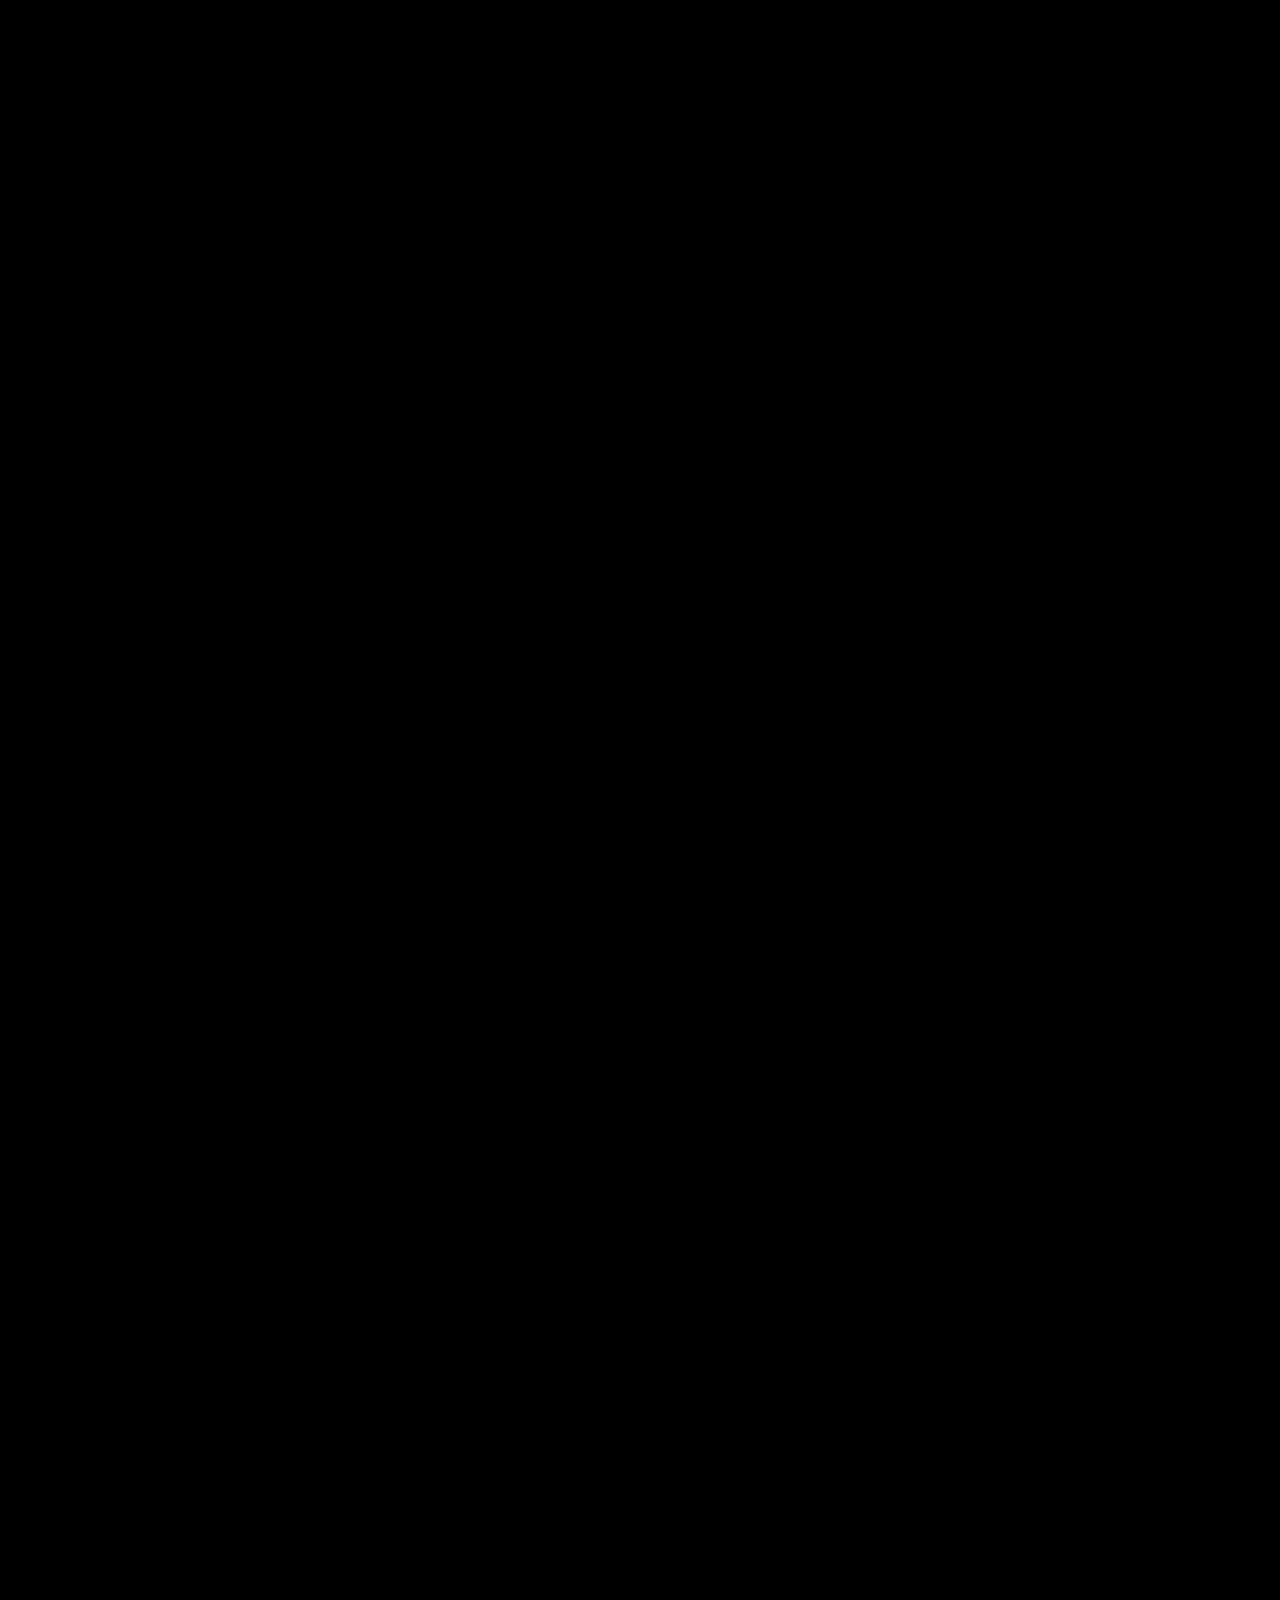
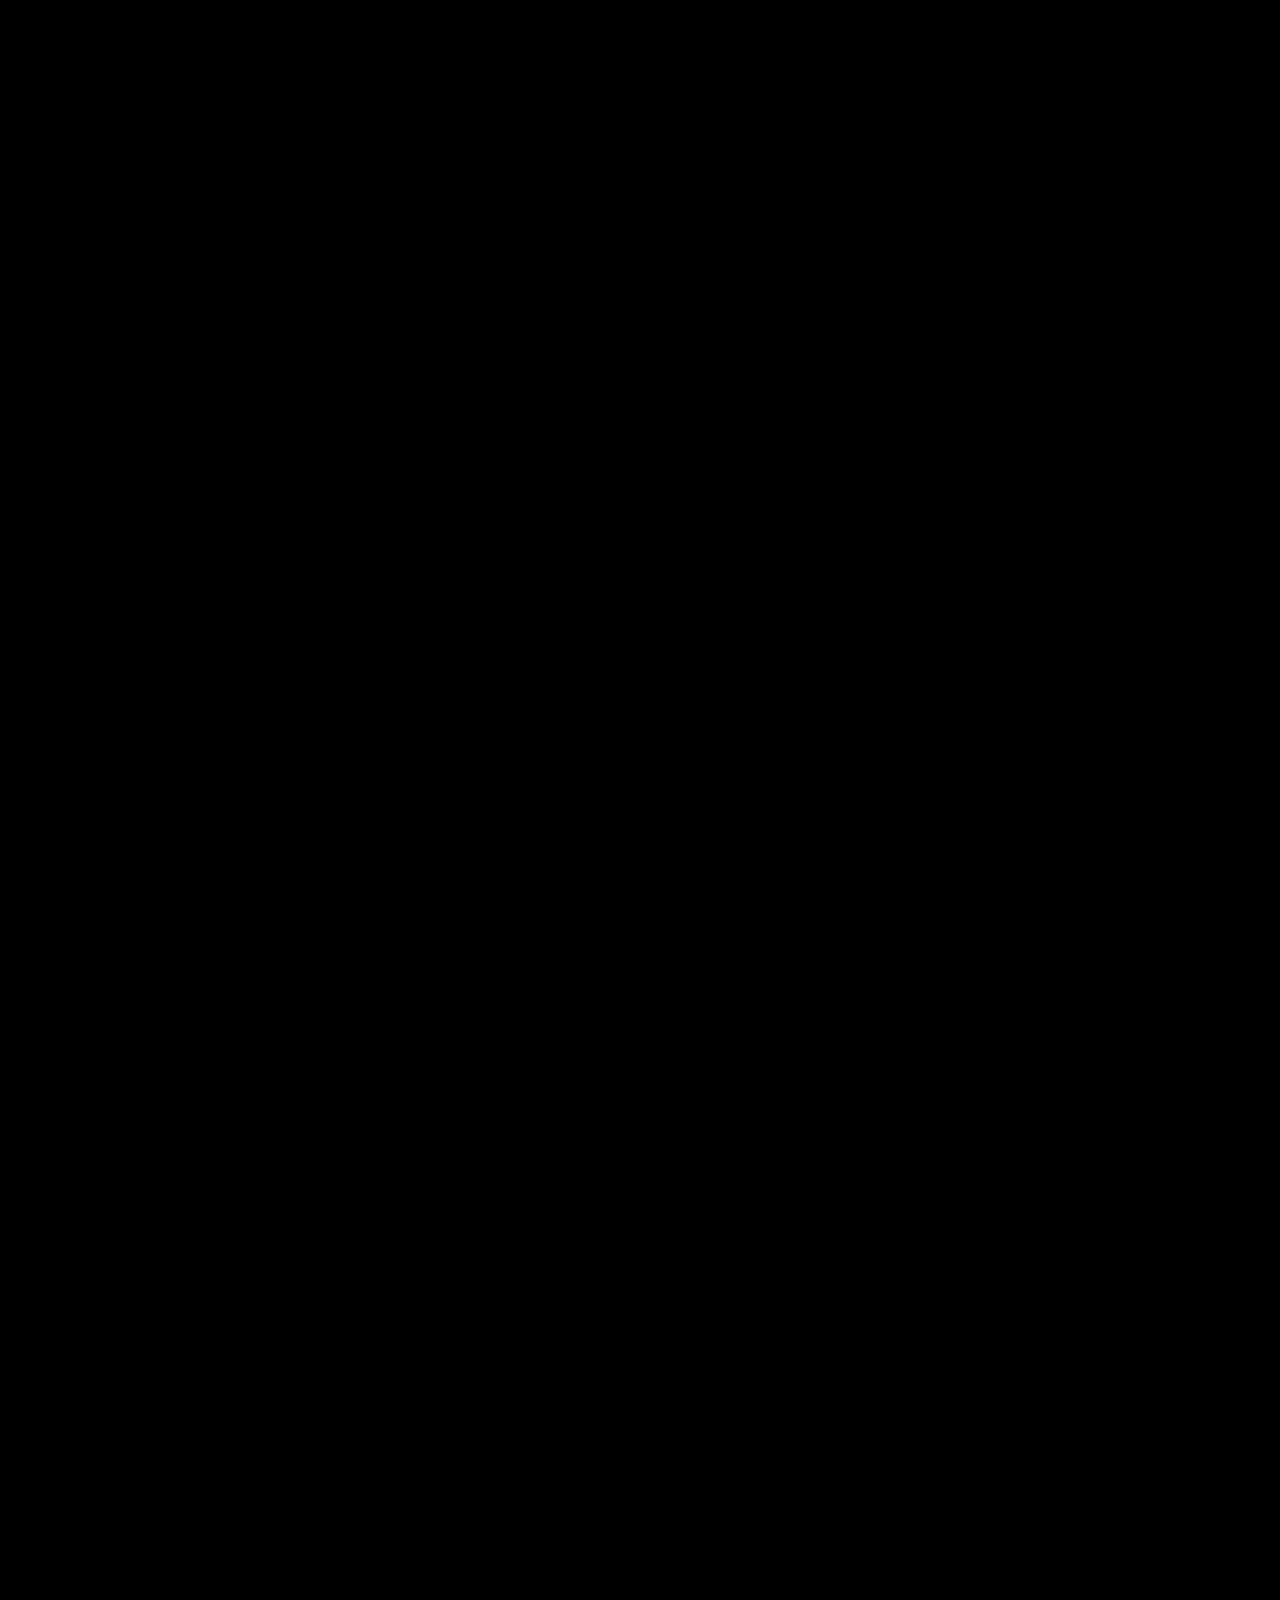
==== commit bda3134d: "Play testing: guided flow; coming back after joining the group opens the test page, coming back afte" ====
--- a/index.html
+++ b/index.html
@@ -19,7 +19,7 @@
 <meta name="twitter:card" content="summary_large_image">
 <link rel="icon" href="assets/icon.png">
 <link rel="preload" href="assets/figtree.ttf" as="font" type="font/ttf" crossorigin>
-<link rel="stylesheet" href="style.css?v=7">
+<link rel="stylesheet" href="style.css?v=8">
 <script>
   // the cursor swarm builds the top of the page once per visit
   try {
@@ -372,6 +372,7 @@
 <script src="vendor/gsap.min.js" defer></script>
 <script src="vendor/ScrollTrigger.min.js" defer></script>
 <script src="main.js?v=7" defer></script>
+<script src="playtest.js?v=1" defer></script>
 <script src="swarm.js?v=3" defer></script>
 <script>
 // The newest release, read once: its download, notes and VirusTotal result.
--- a/style.css
+++ b/style.css
@@ -349,6 +349,9 @@
 .play-test-tag { display: inline-block; margin-bottom: 8px; padding: 3px 8px; border-radius: 4px; background: var(--blurple); color: #fff; font-family: var(--mono); font-size: 11px; font-weight: 600; letter-spacing: .1em; text-transform: uppercase; }
 .play-test-links { display: flex; flex-wrap: wrap; gap: 10px; margin: 12px 0; }
 .play-test .play-test-note { font-size: 13px; color: var(--muted); }
+.play-test-status { margin: 0 0 10px !important; font-family: var(--mono); font-size: 12px !important; letter-spacing: .04em; color: var(--blurple-soft) !important; }
+.play-test-status button { margin-left: 6px; padding: 0; border: 0; background: none; color: var(--muted); font: inherit; text-decoration: underline; cursor: pointer; }
+.play-test-links a.done::after { content: " \2713"; }
 .play-test-steps { margin: 10px 0 0; padding-left: 20px; font-size: 15px; line-height: 1.6; color: var(--text); }
 .play-test.soon, .apk-small.soon, .soon-btn { filter: grayscale(1); opacity: .5; }
 .play-test.soon a, .apk-small.soon a, .soon-btn { pointer-events: none; cursor: default; }
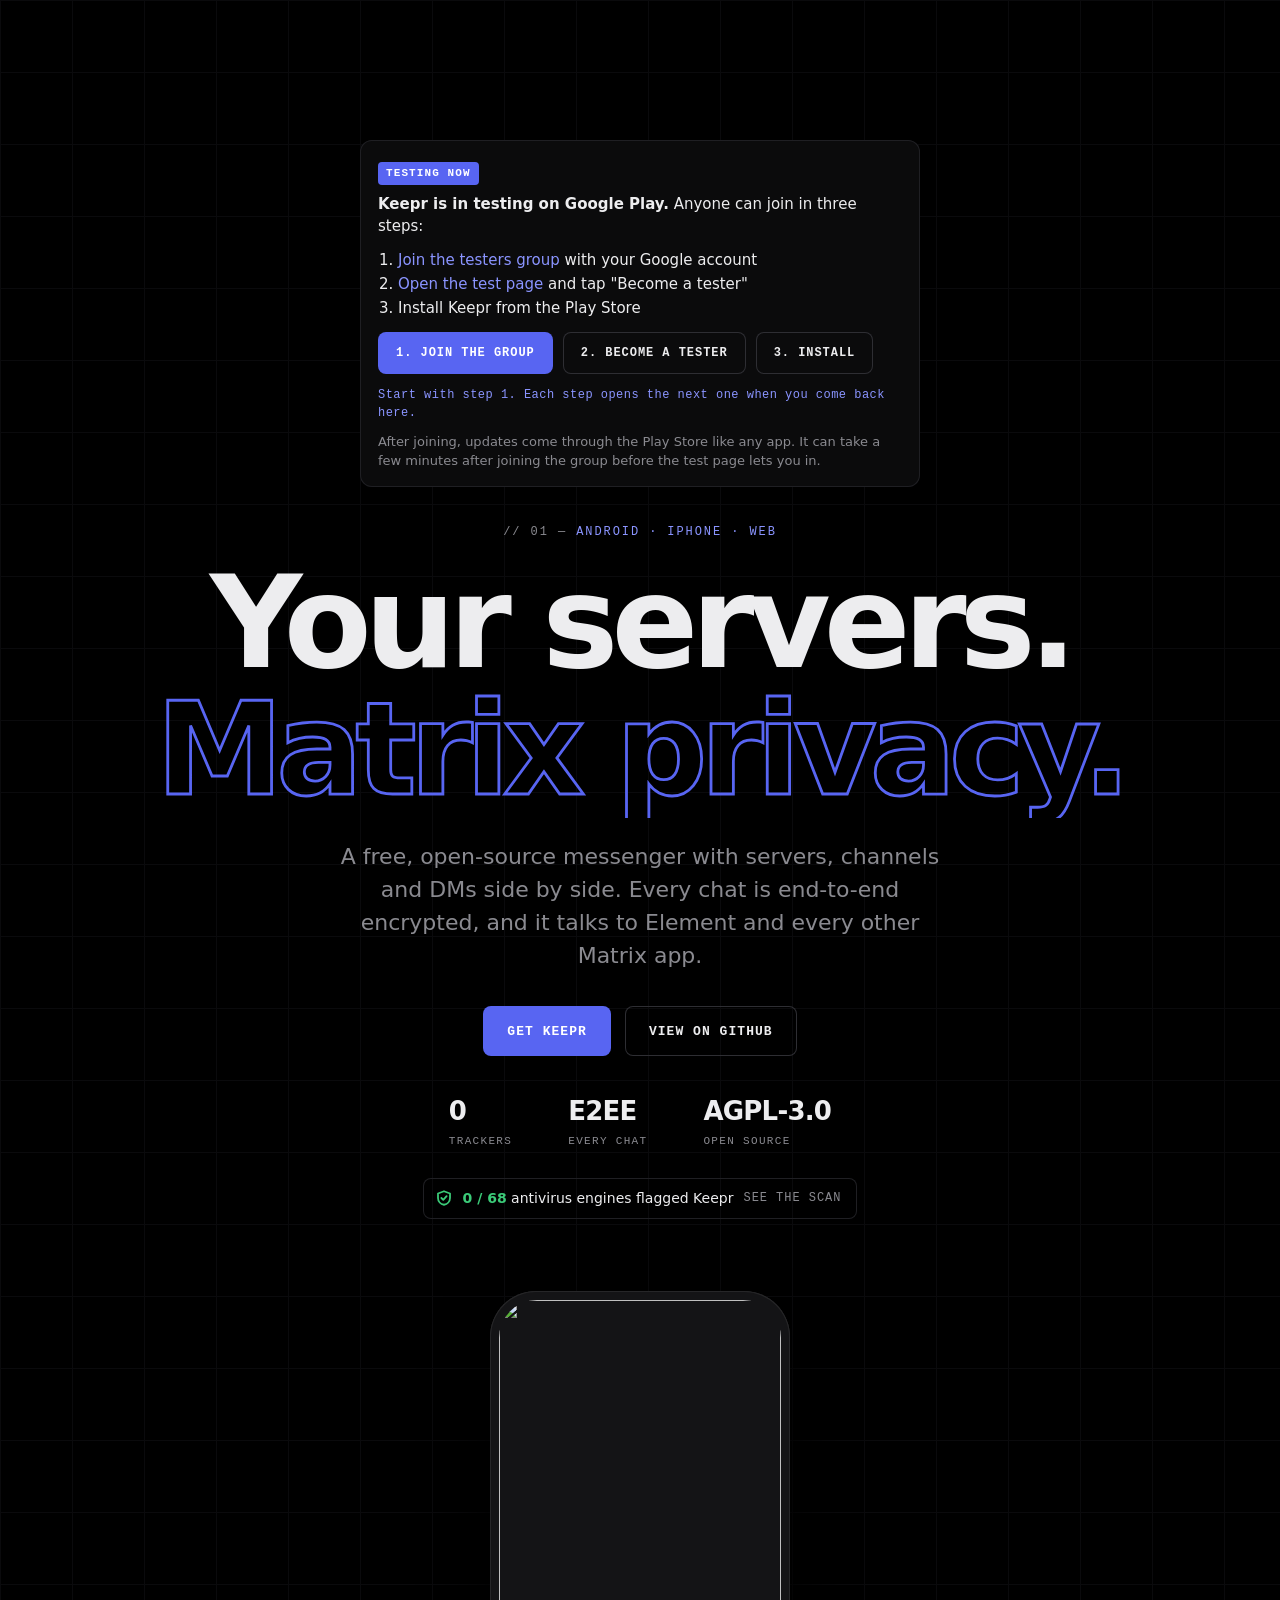
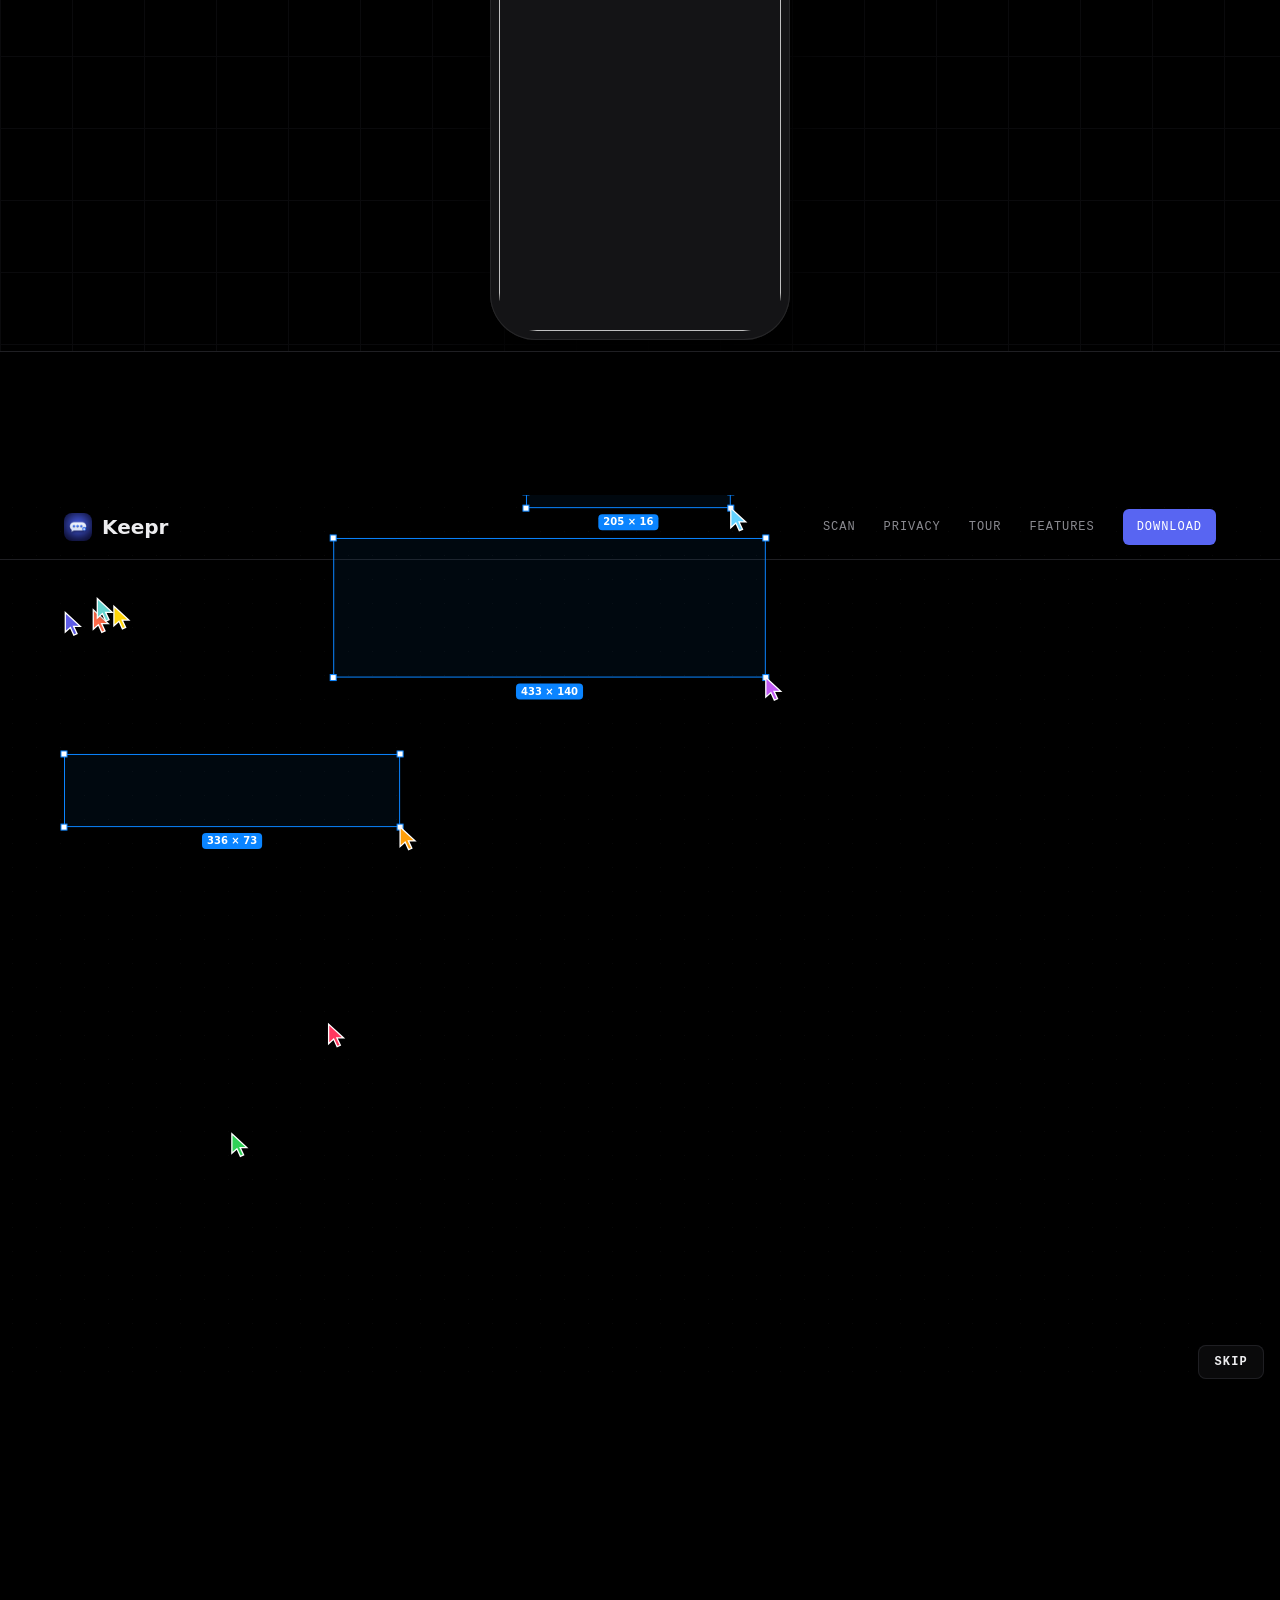
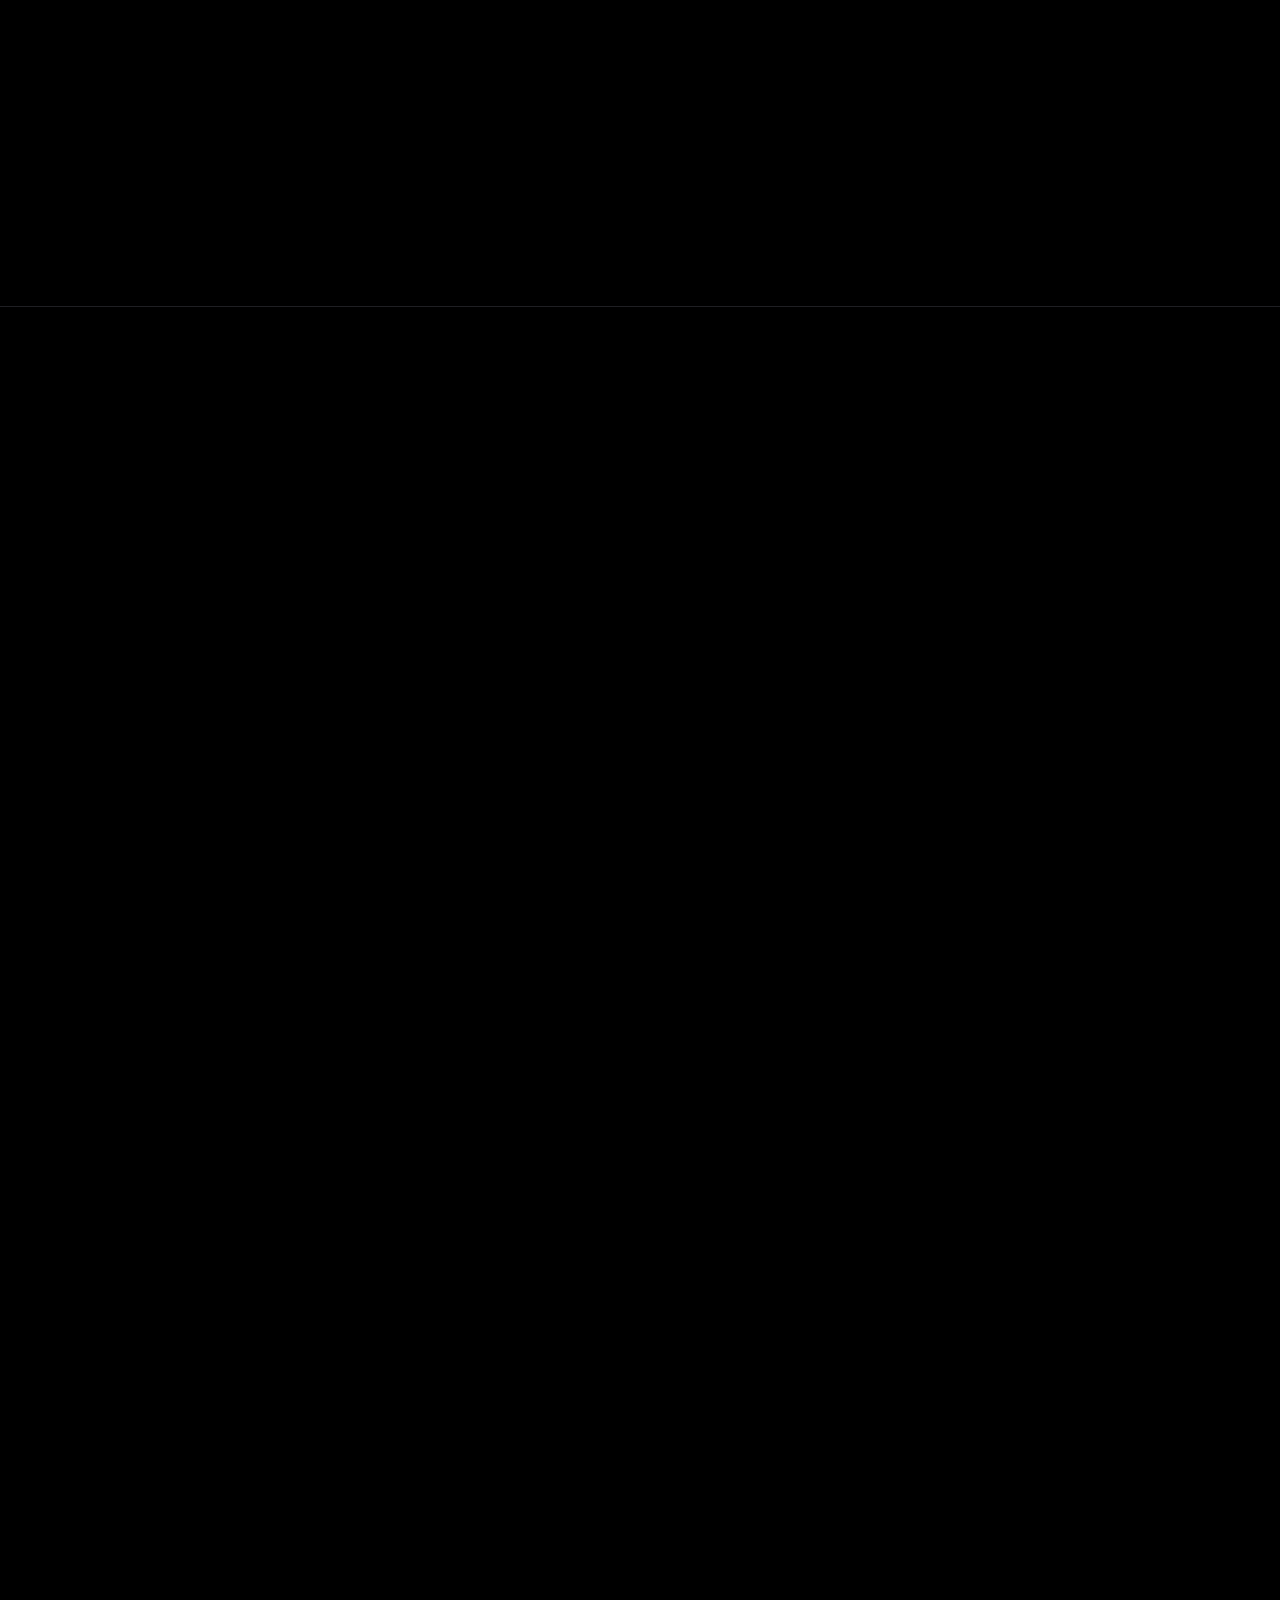
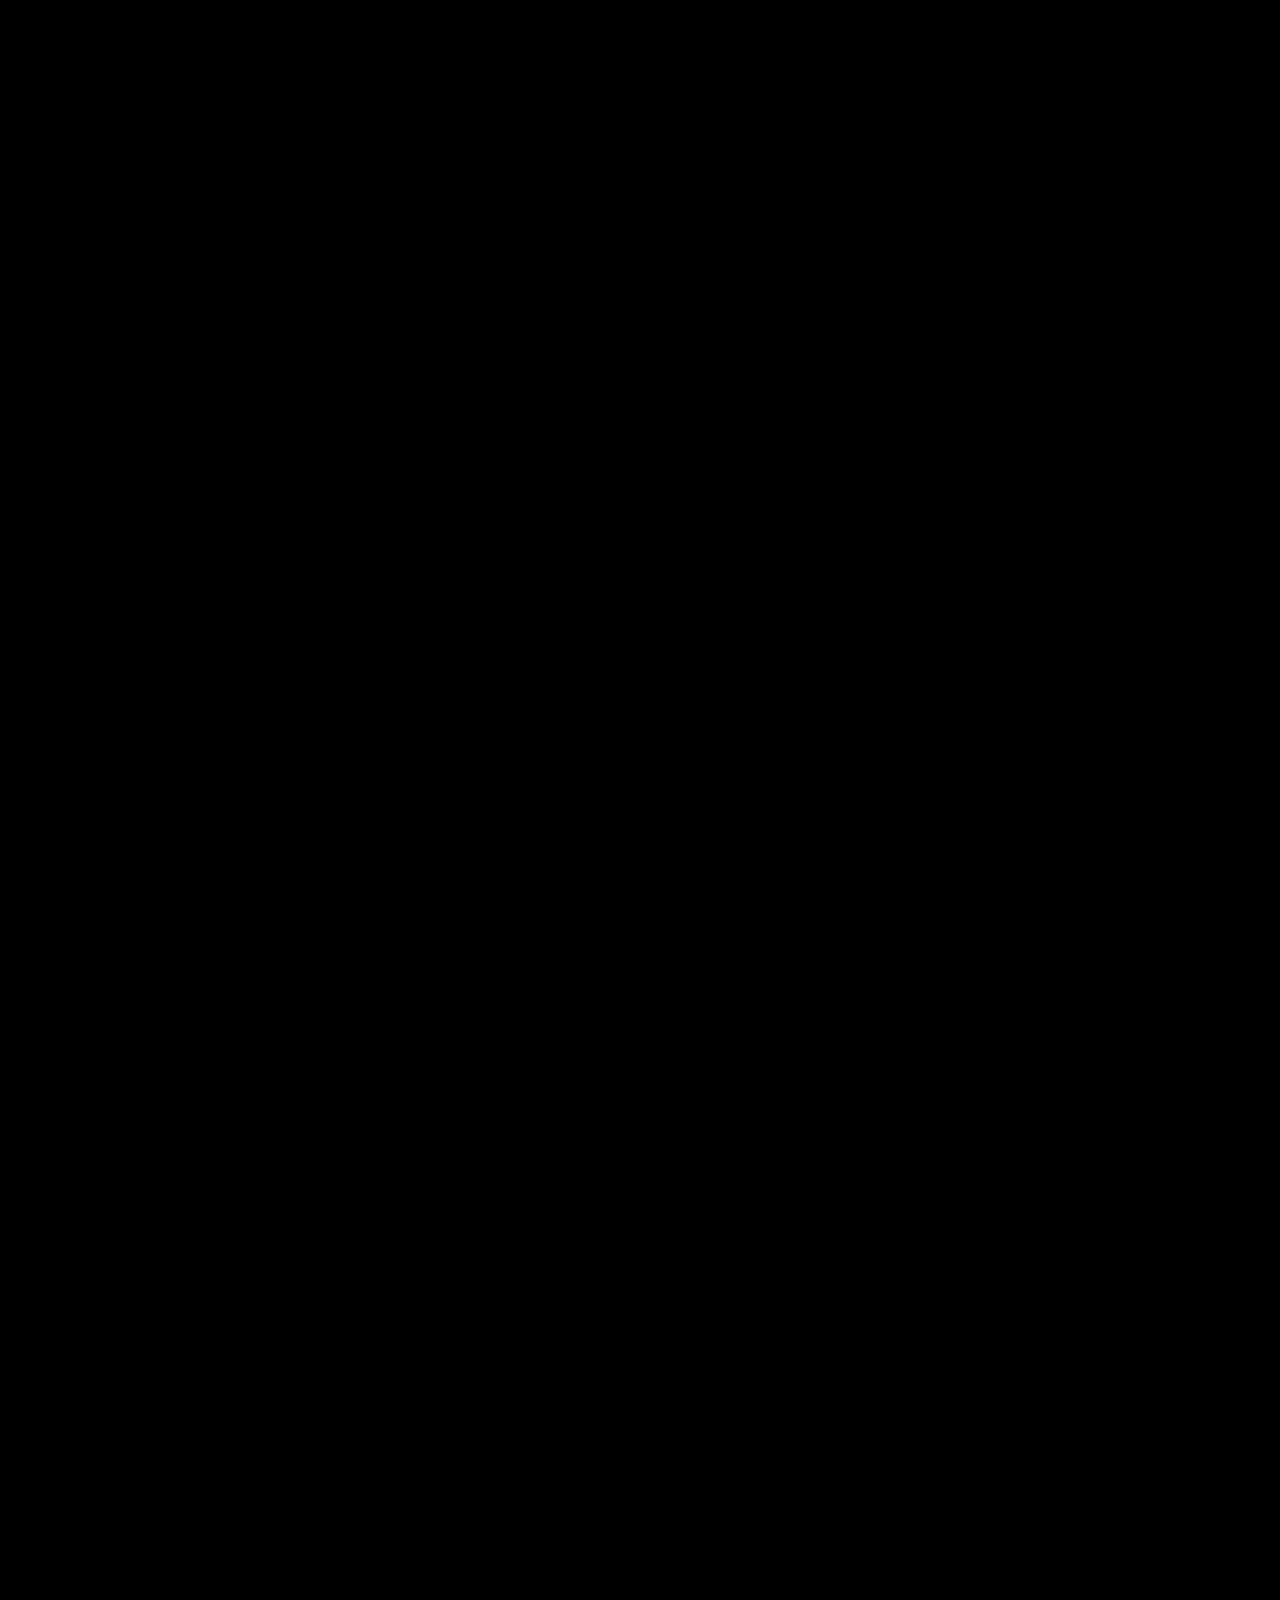
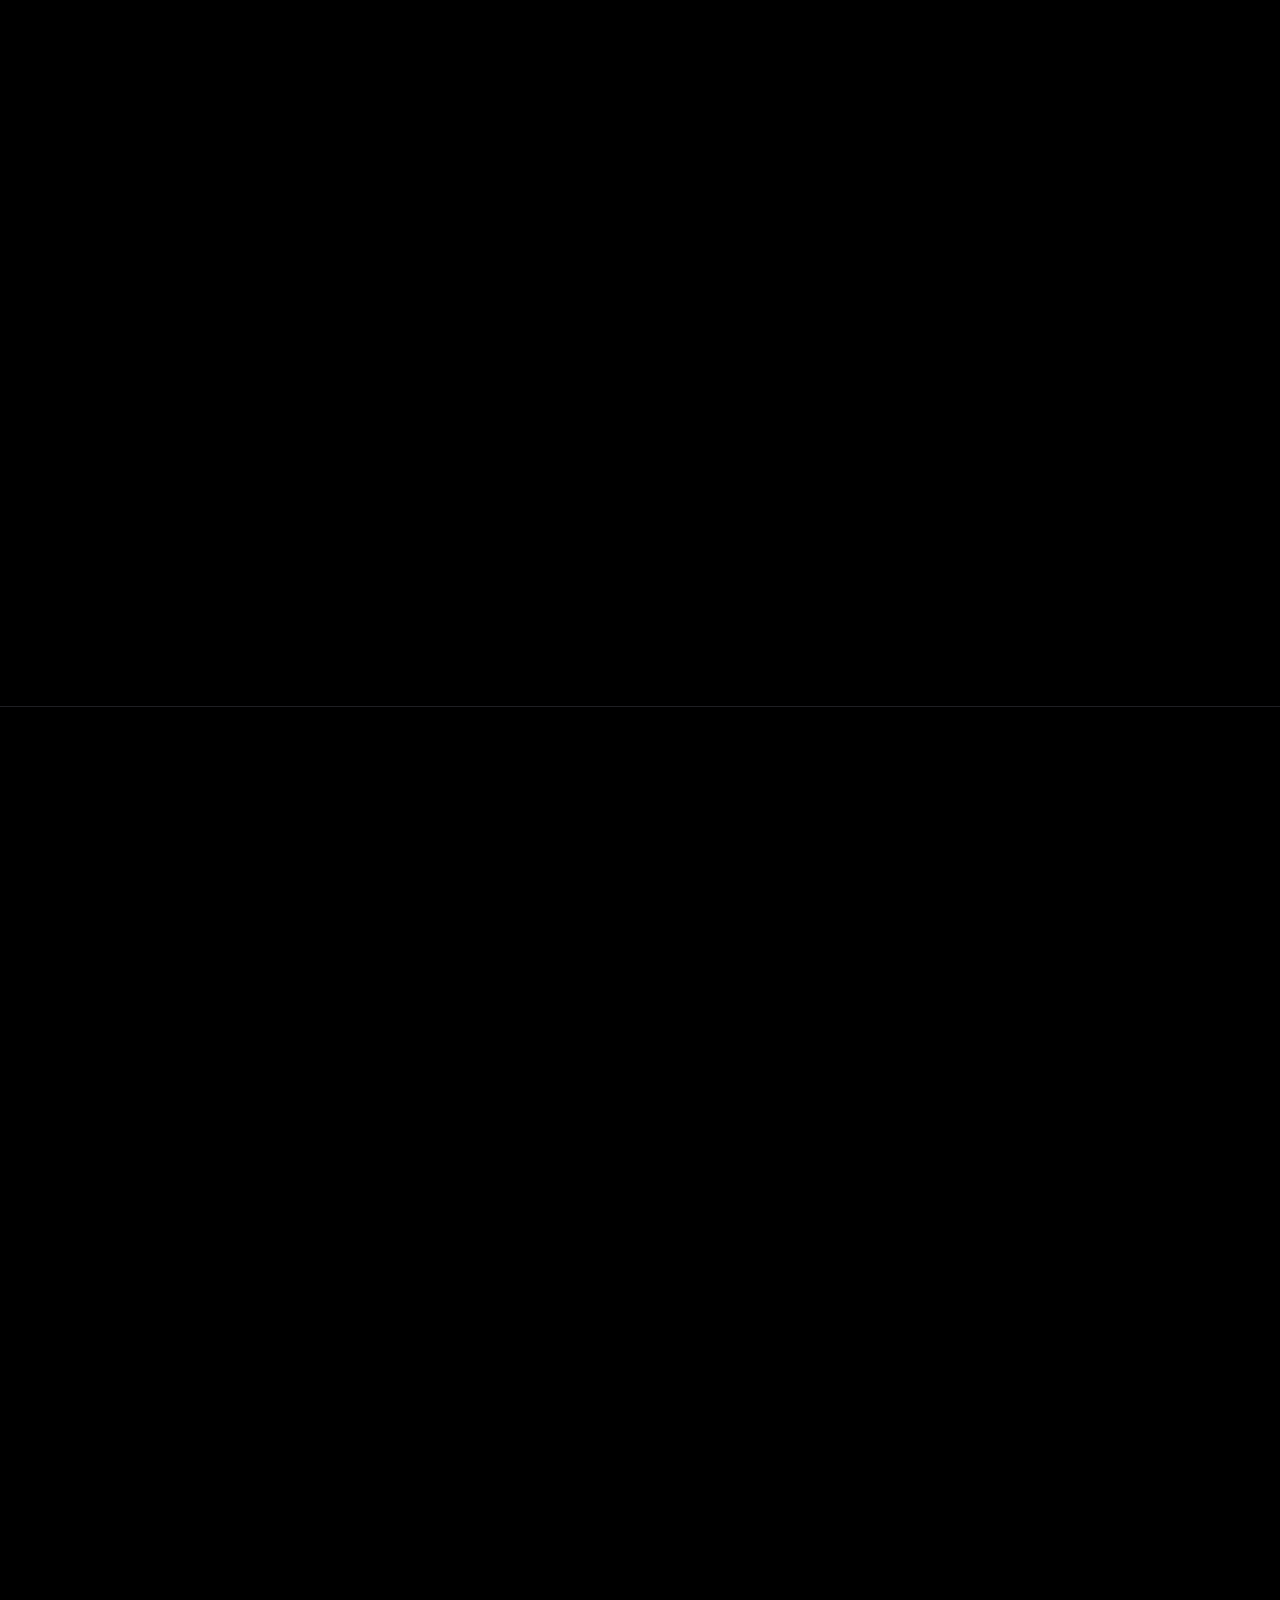
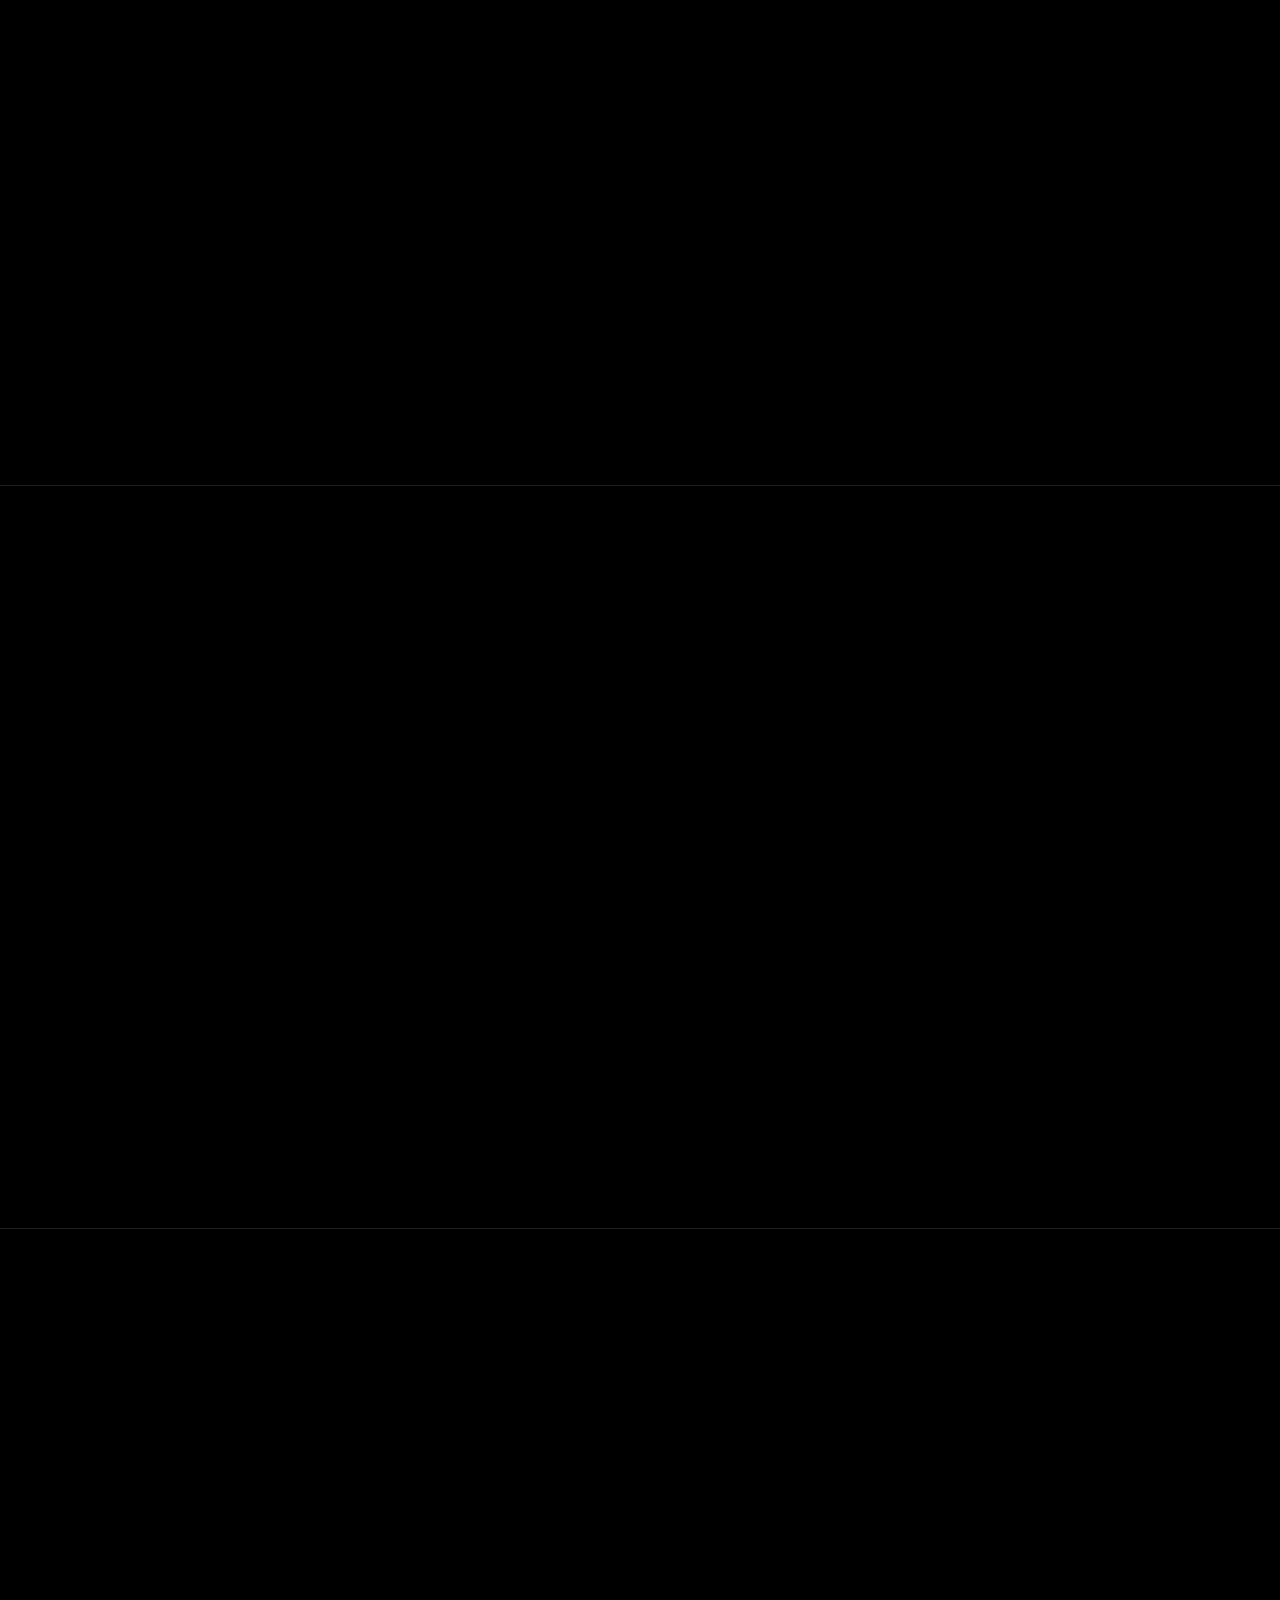
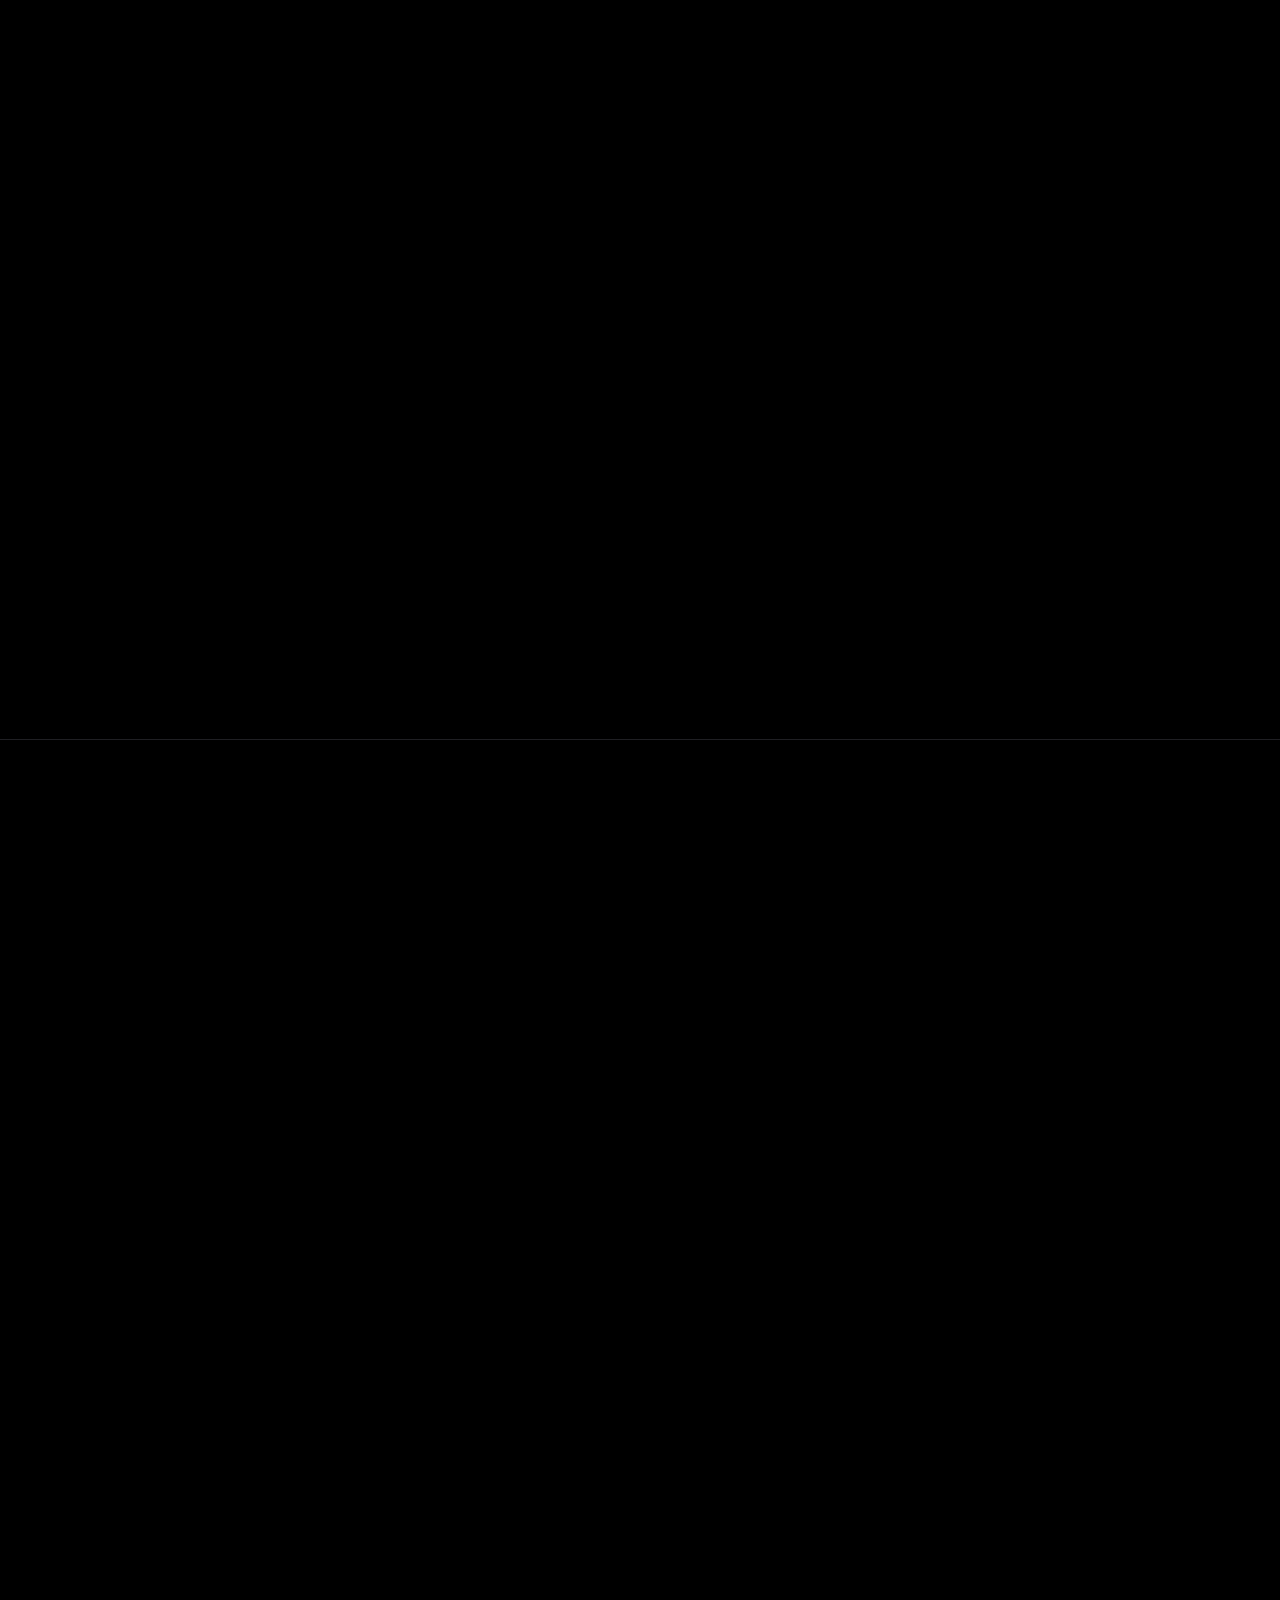
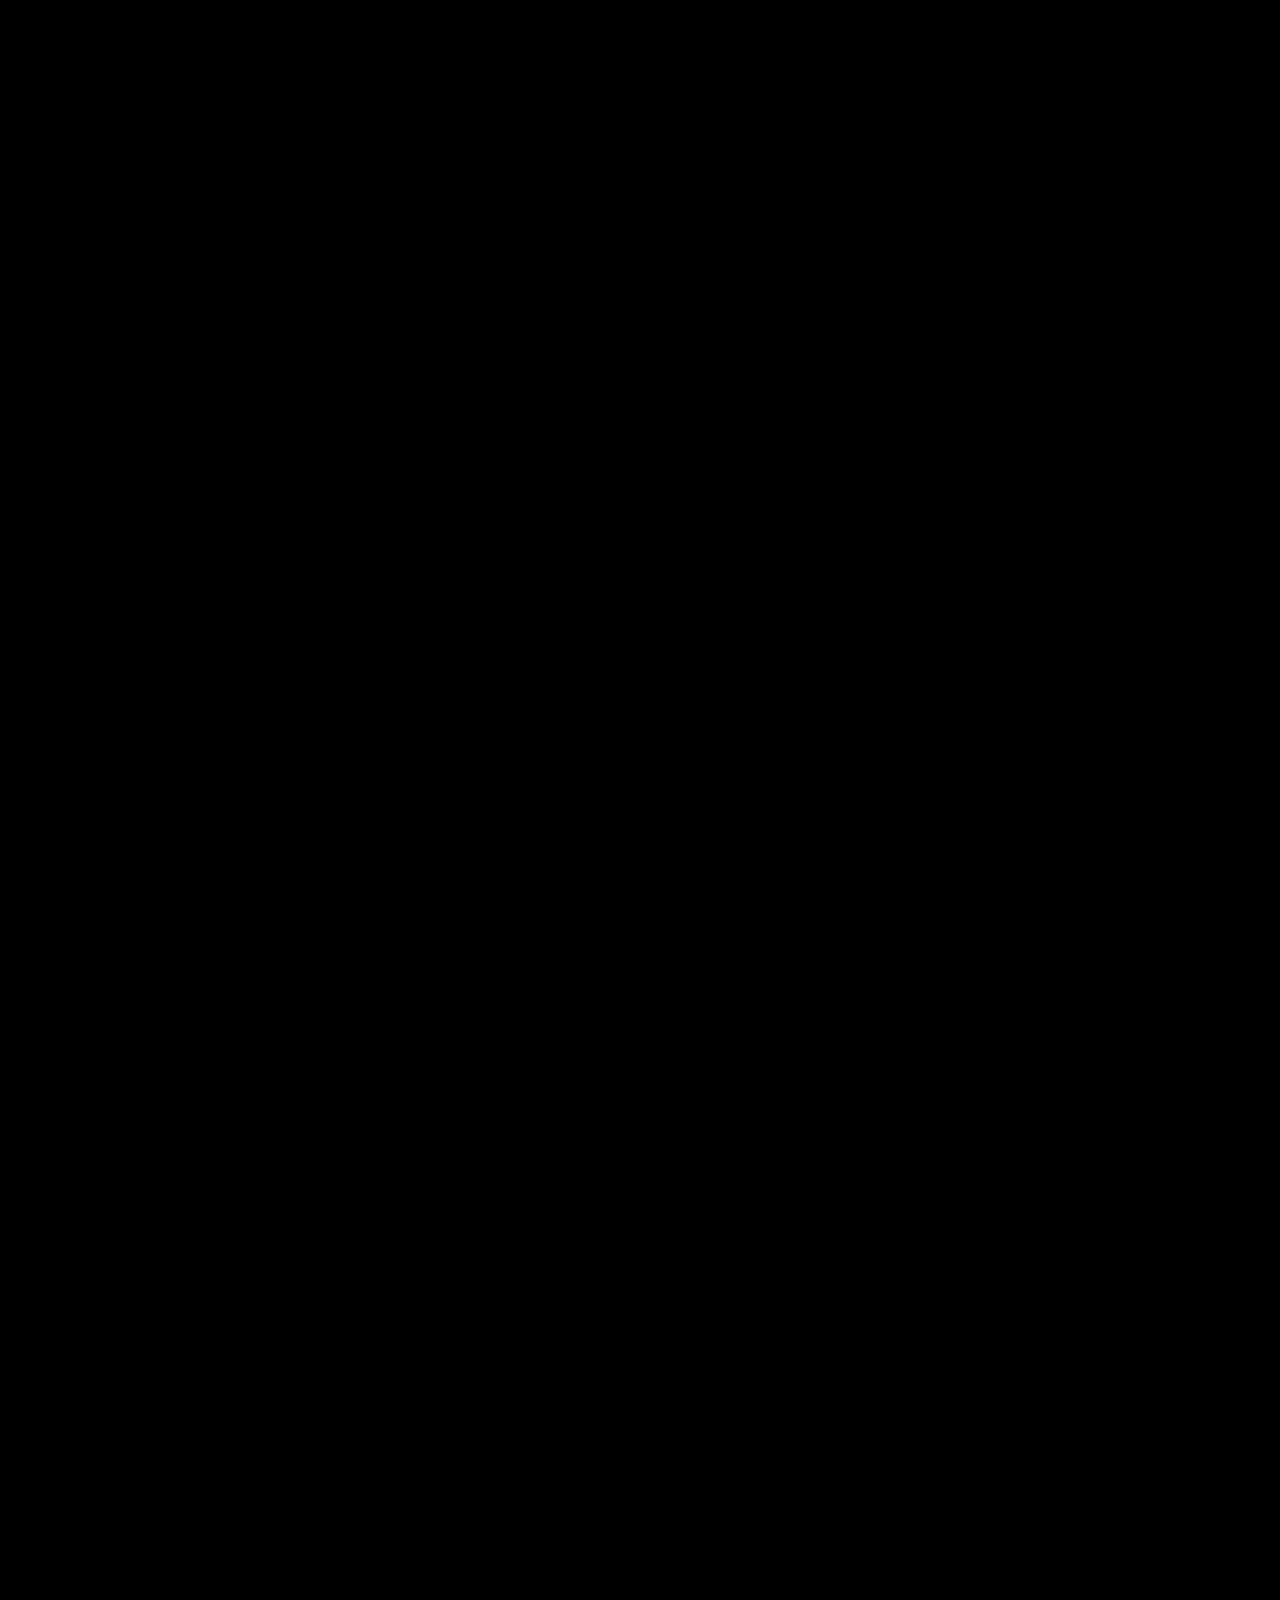
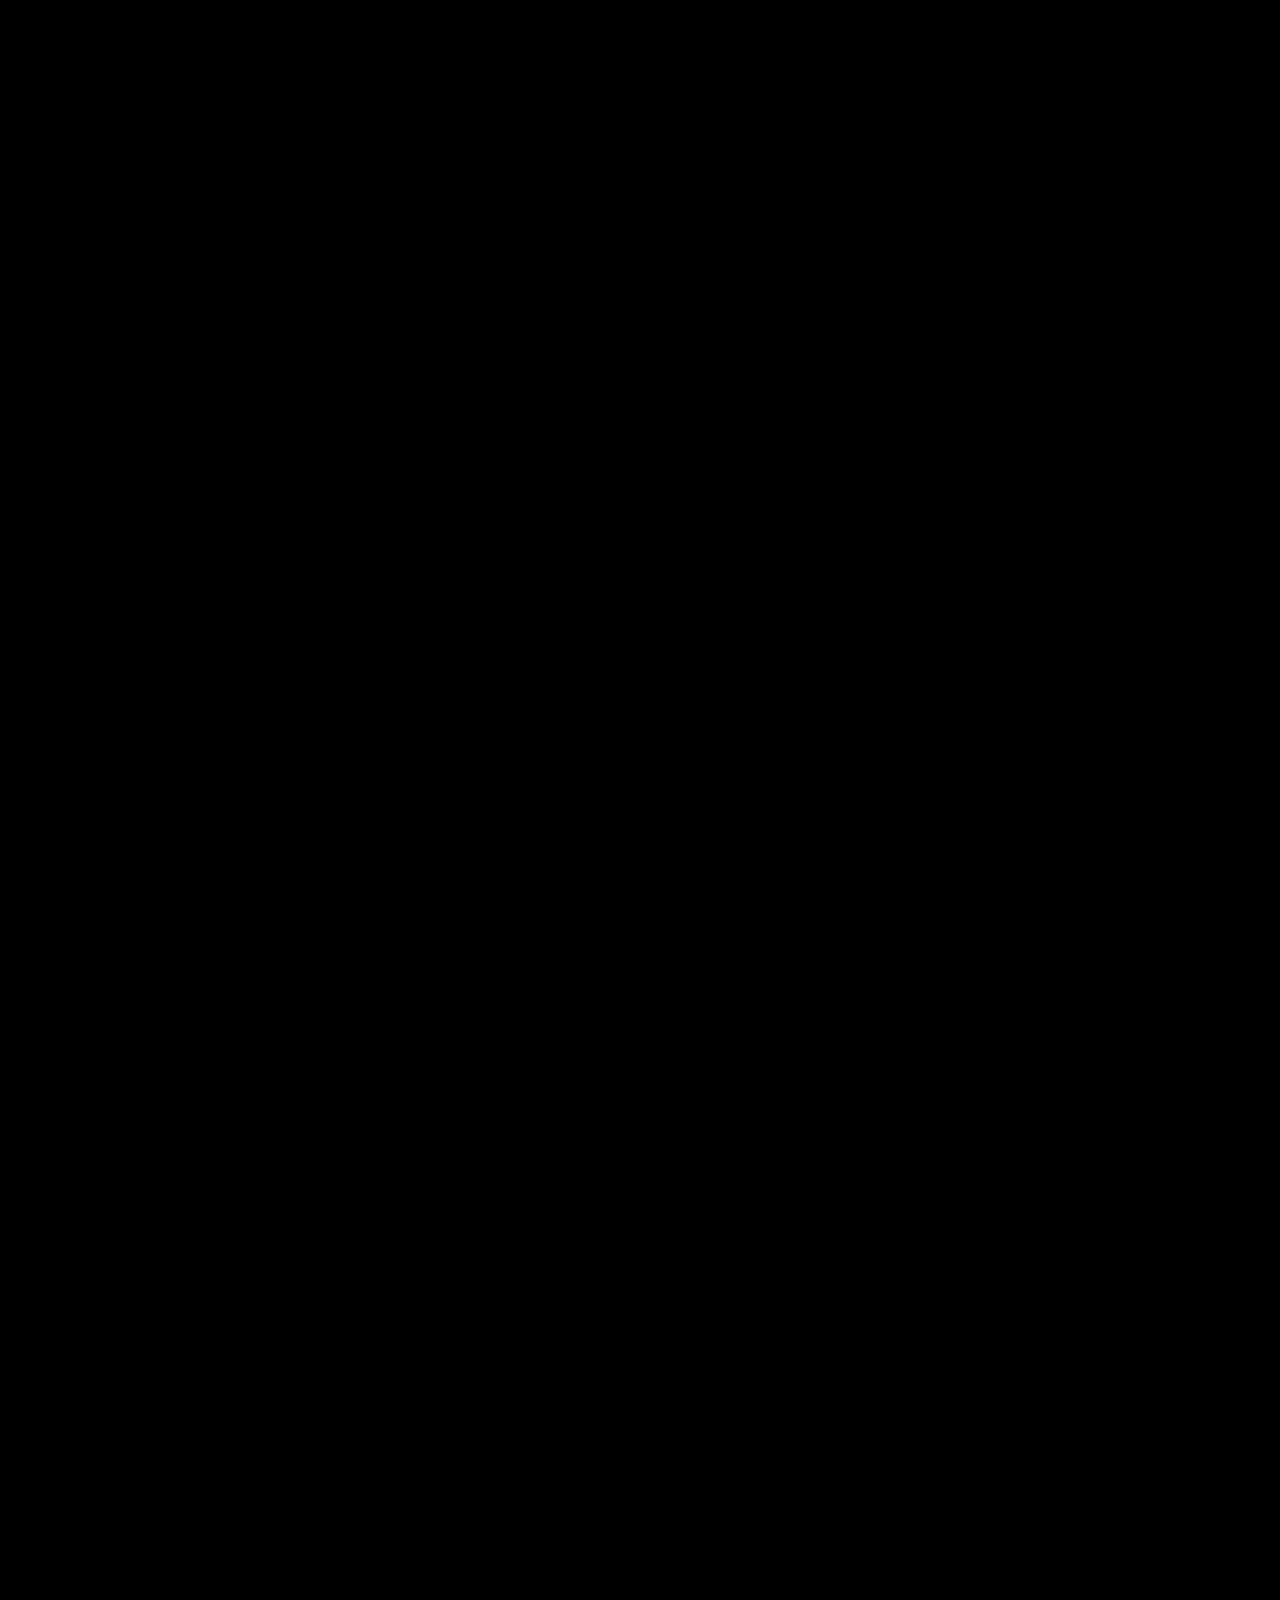
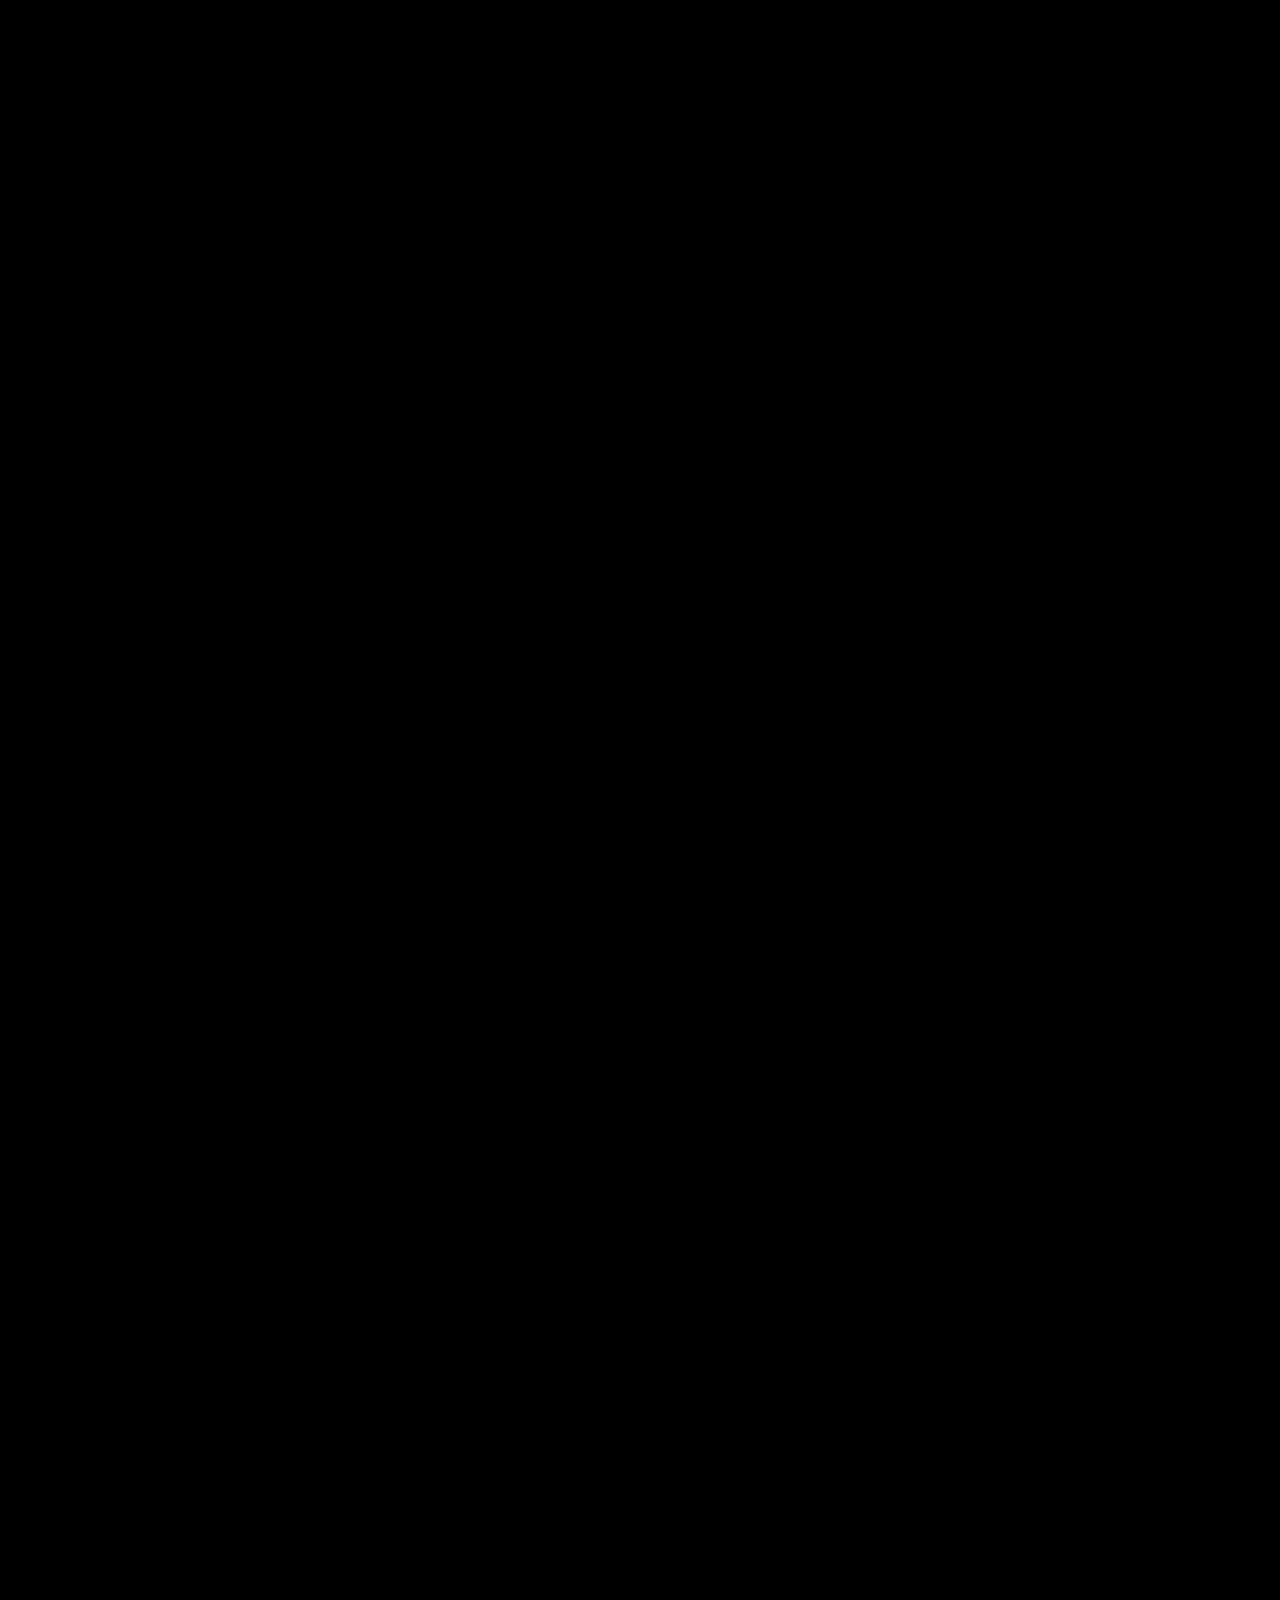
==== commit 37502955: "Download section: Google Play is live too (no more coming soon) Co-Authored-By: Claude Opus 5.5 <nor" ====
--- a/index.html
+++ b/index.html
@@ -329,8 +329,8 @@
         <p class="apk-small">Open the file once it's downloaded. If Android asks, allow "Install unknown apps" for your browser. Updating? Install it over the old one; your chats stay.</p>
         <a class="apk-all" href="https://github.com/blackshadowde/Keepr/releases">All versions on GitHub</a>
       </div>
-      <span class="btn ghost small soon-btn" aria-disabled="true">Google Play: coming soon</span>
-      <p class="apk-small soon"><a tabindex="-1" aria-disabled="true" href="https://groups.google.com/g/keepr-app-testers">Join the testers group</a>, tap "Become a tester" on the test page, then install from the <a tabindex="-1" aria-disabled="true" href="https://play.google.com/store/apps/details?id=app.vibe.chat">Play Store</a>. The Play Store may still say Vibe; it changes to Keepr with an upcoming release.</p>
+      <a class="btn ghost small" href="#top" onclick="document.querySelector('.play-test').scrollIntoView({behavior:'smooth',block:'center'});return false;">Google Play: join the test</a>
+      <p class="apk-small"><a href="https://groups.google.com/g/keepr-app-testers">Join the testers group</a>, tap "Become a tester" on the <a href="https://play.google.com/apps/testing/app.vibe.chat">test page</a>, then install from the <a href="https://play.google.com/store/apps/details?id=app.vibe.chat">Play Store</a>.</p>
       <a class="btn ghost small" href="obtainium://add/https://github.com/blackshadowde/Keepr">Add to Obtainium</a>
       <p class="apk-small"><a href="https://obtainium.imranr.dev">Obtainium</a> installs Keepr straight from its GitHub releases and keeps it updated. No Obtainium yet? Install it, then add <code>github.com/blackshadowde/Keepr</code>.</p>
     </article>
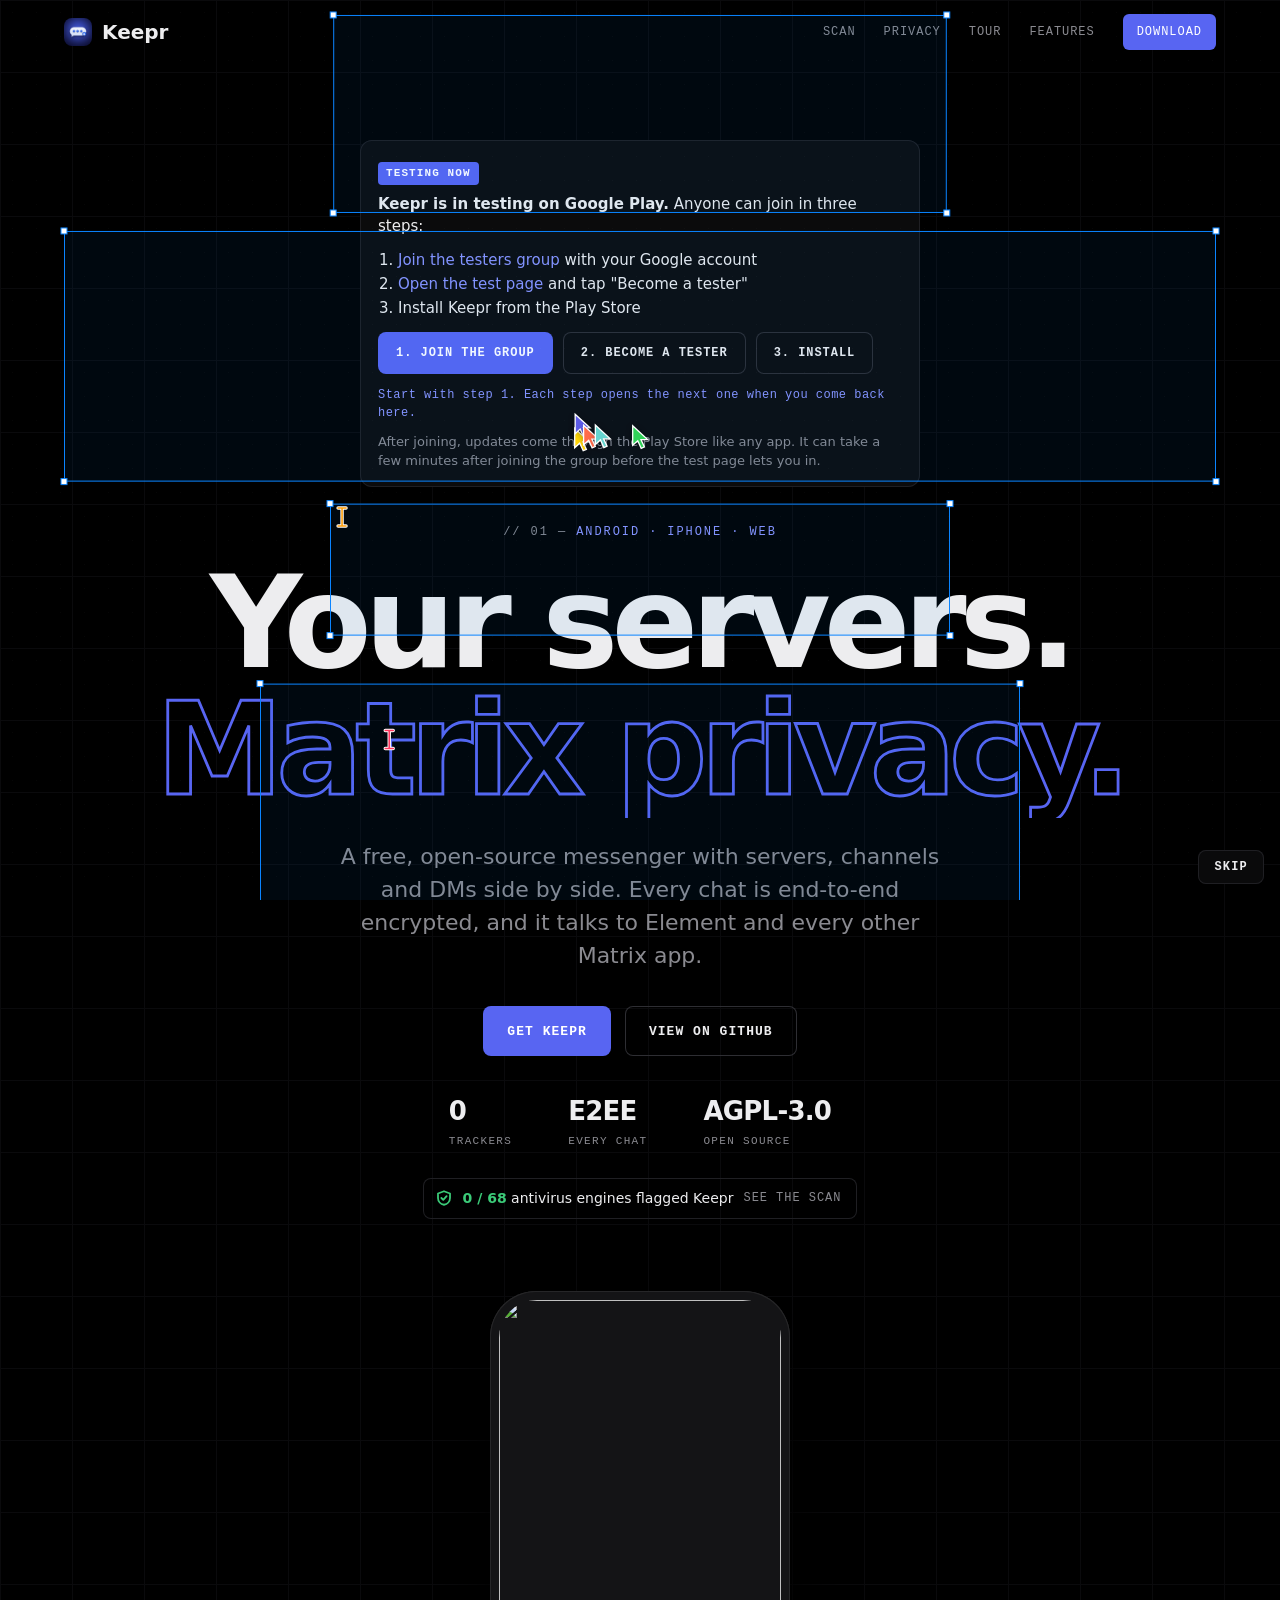
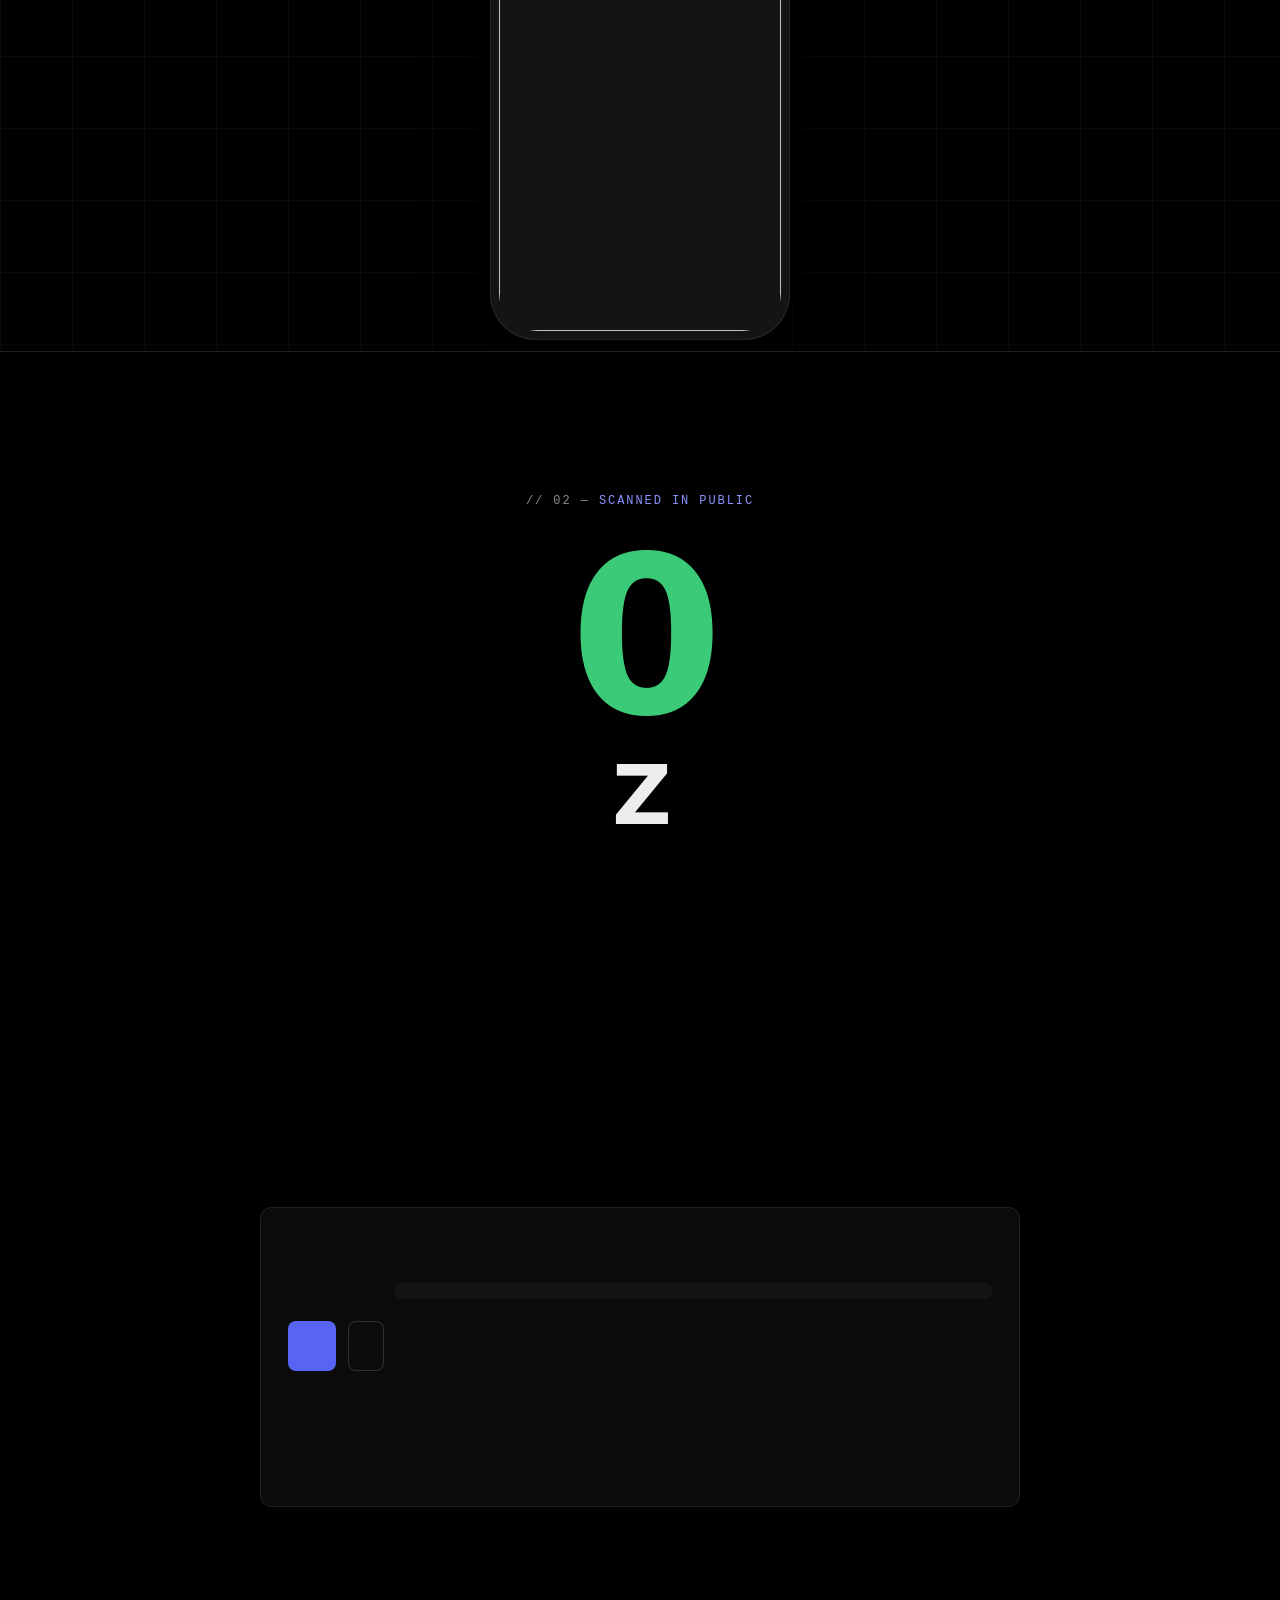
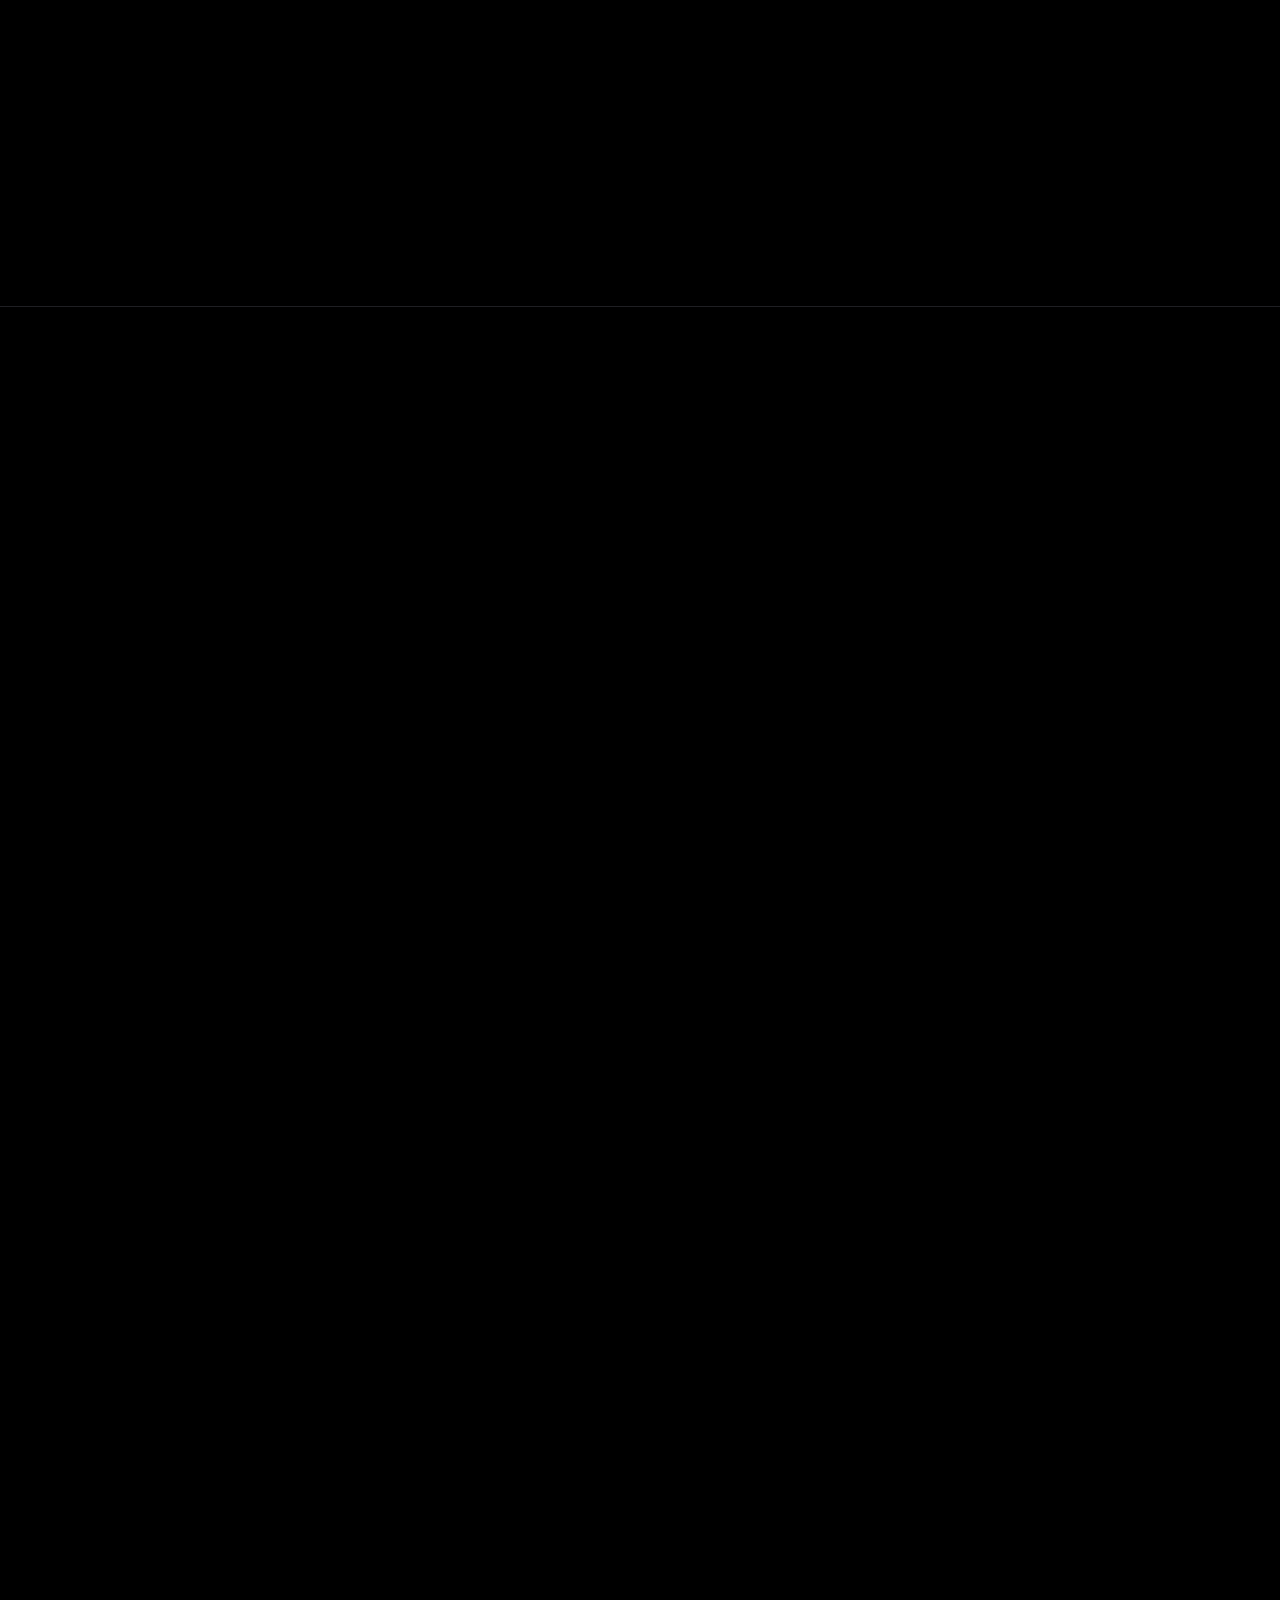
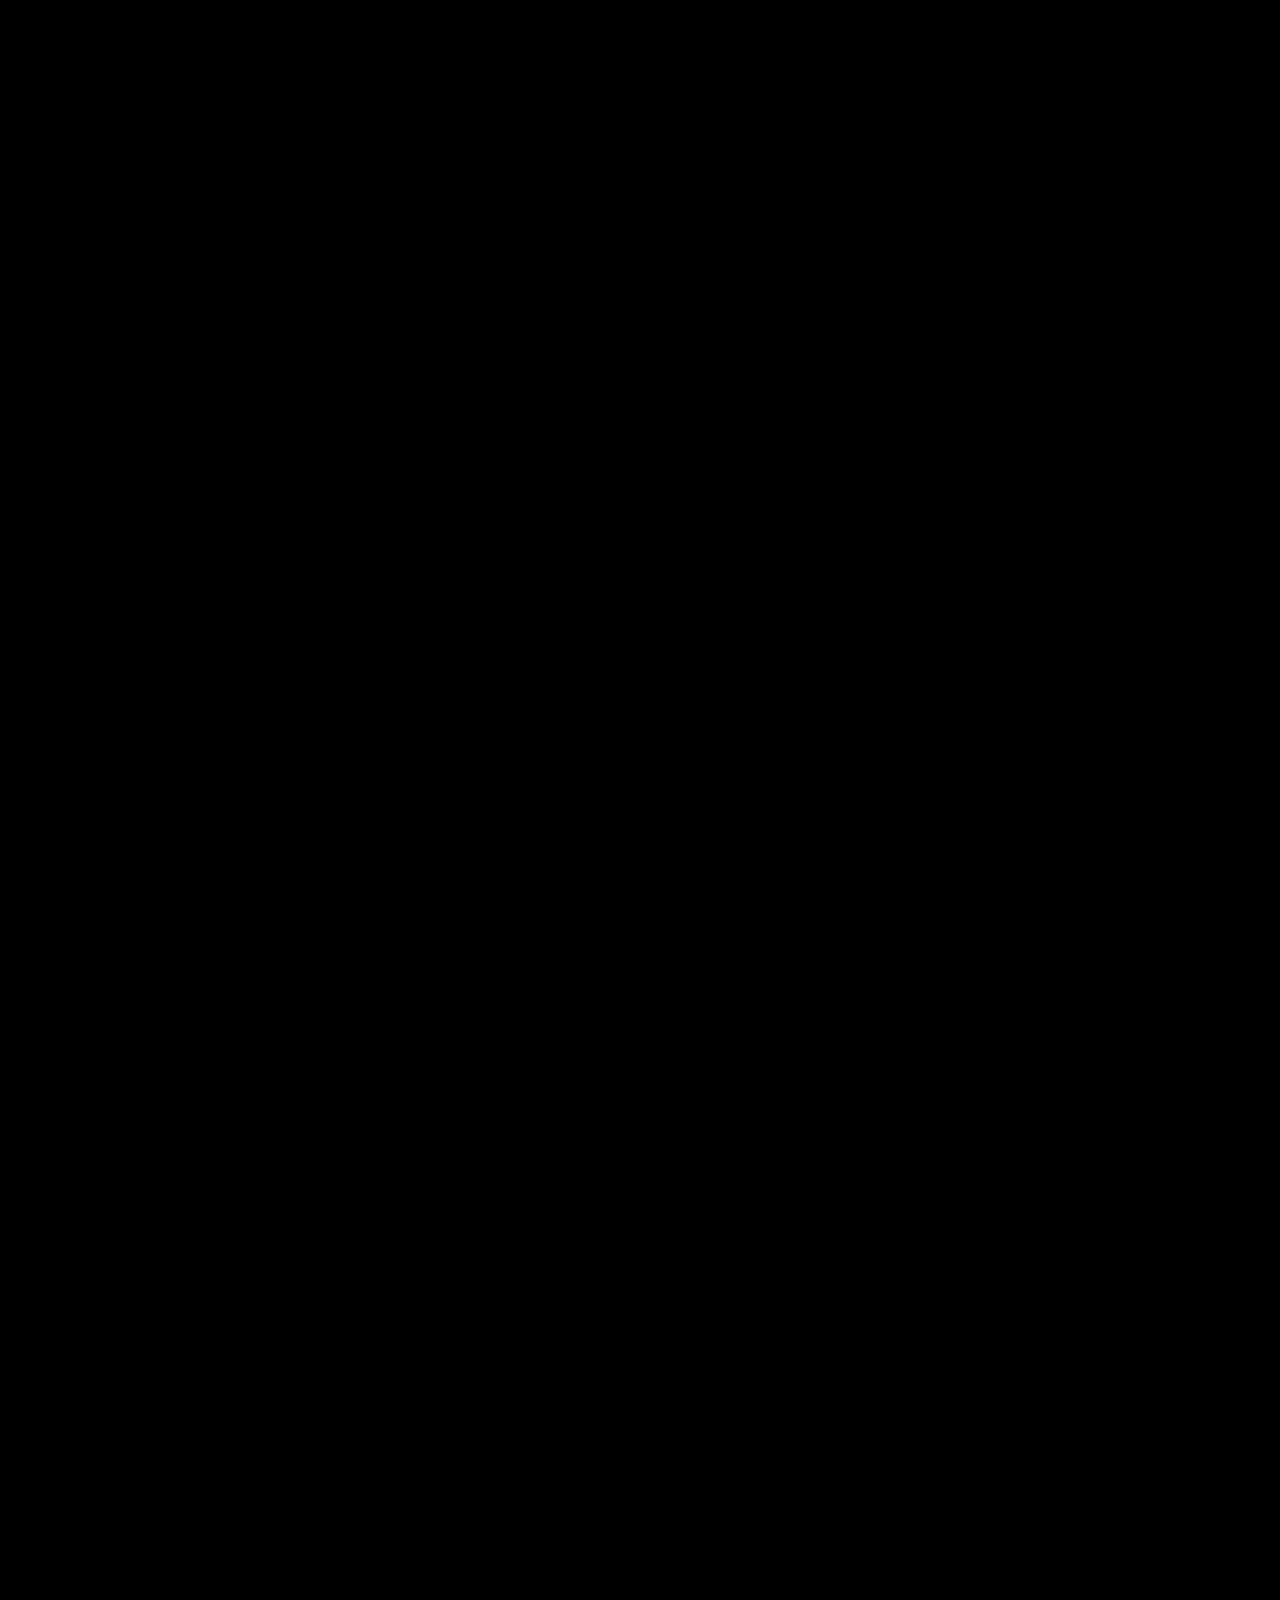
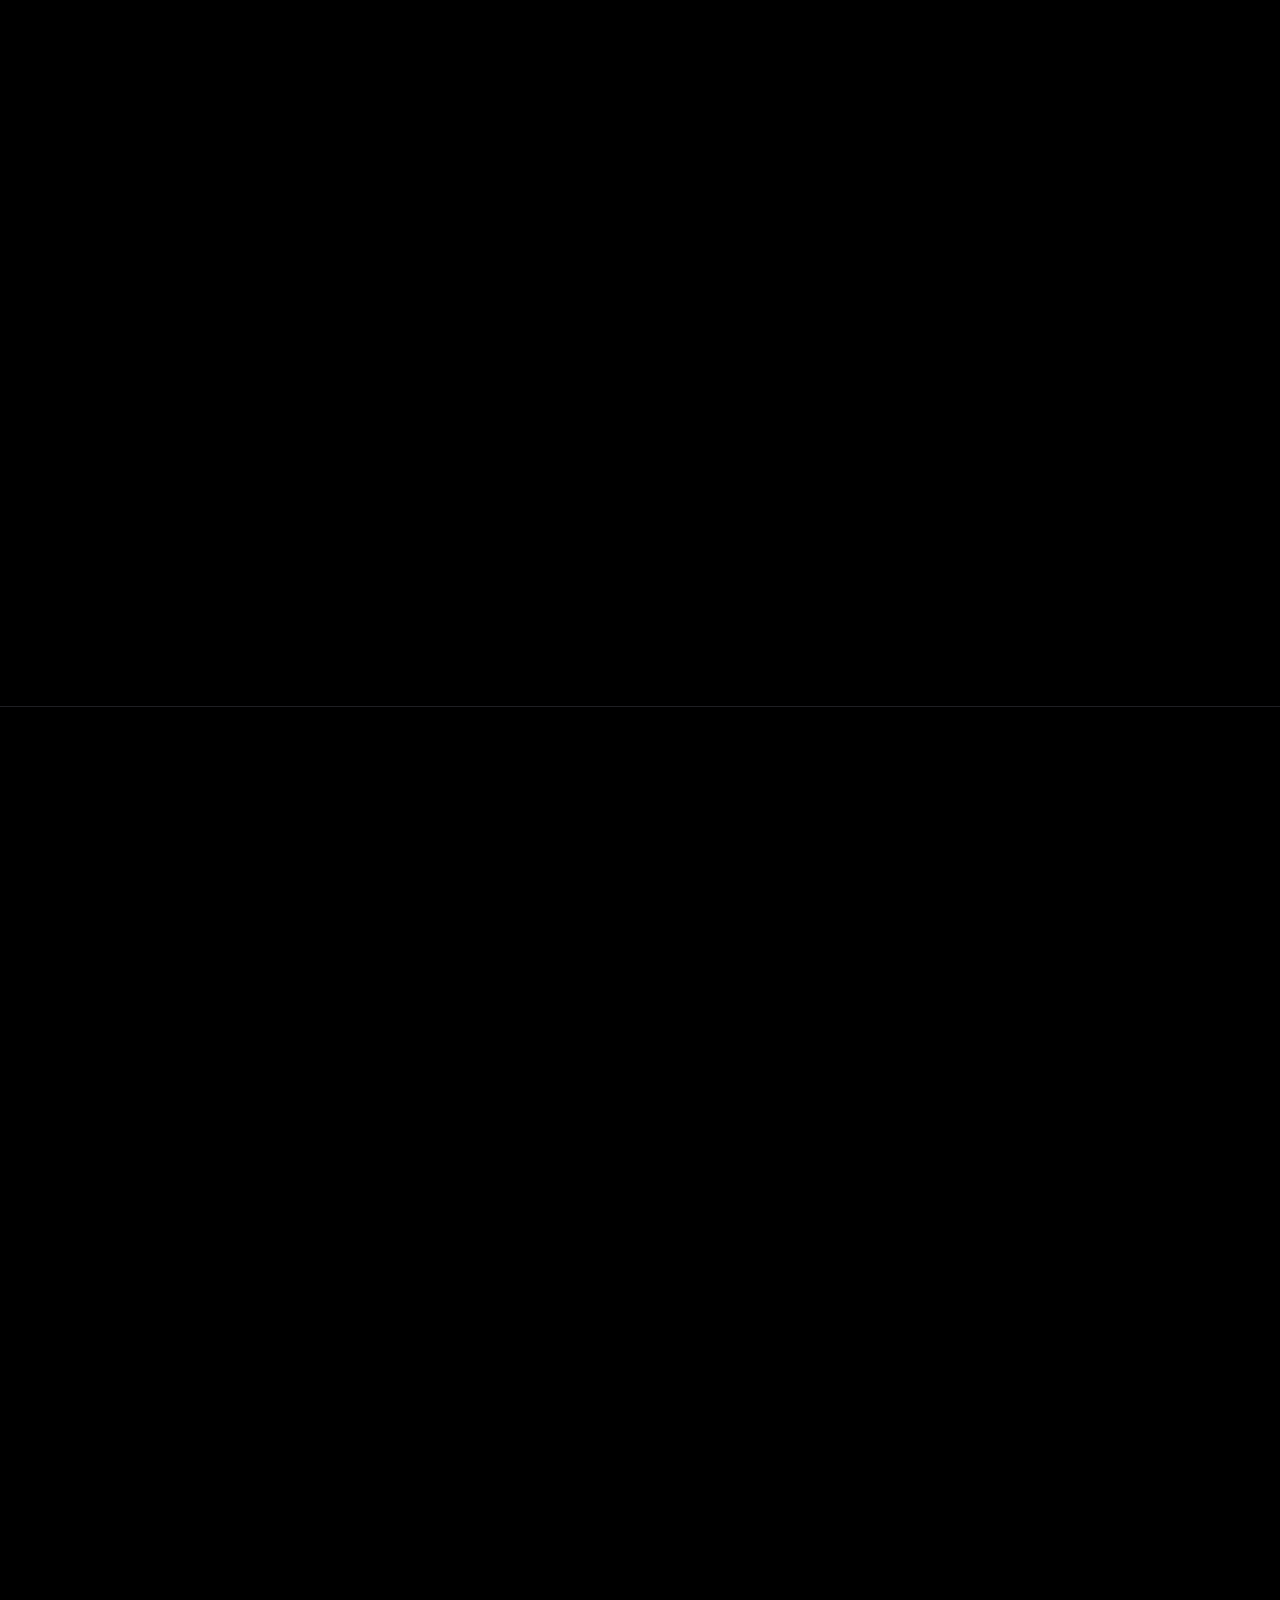
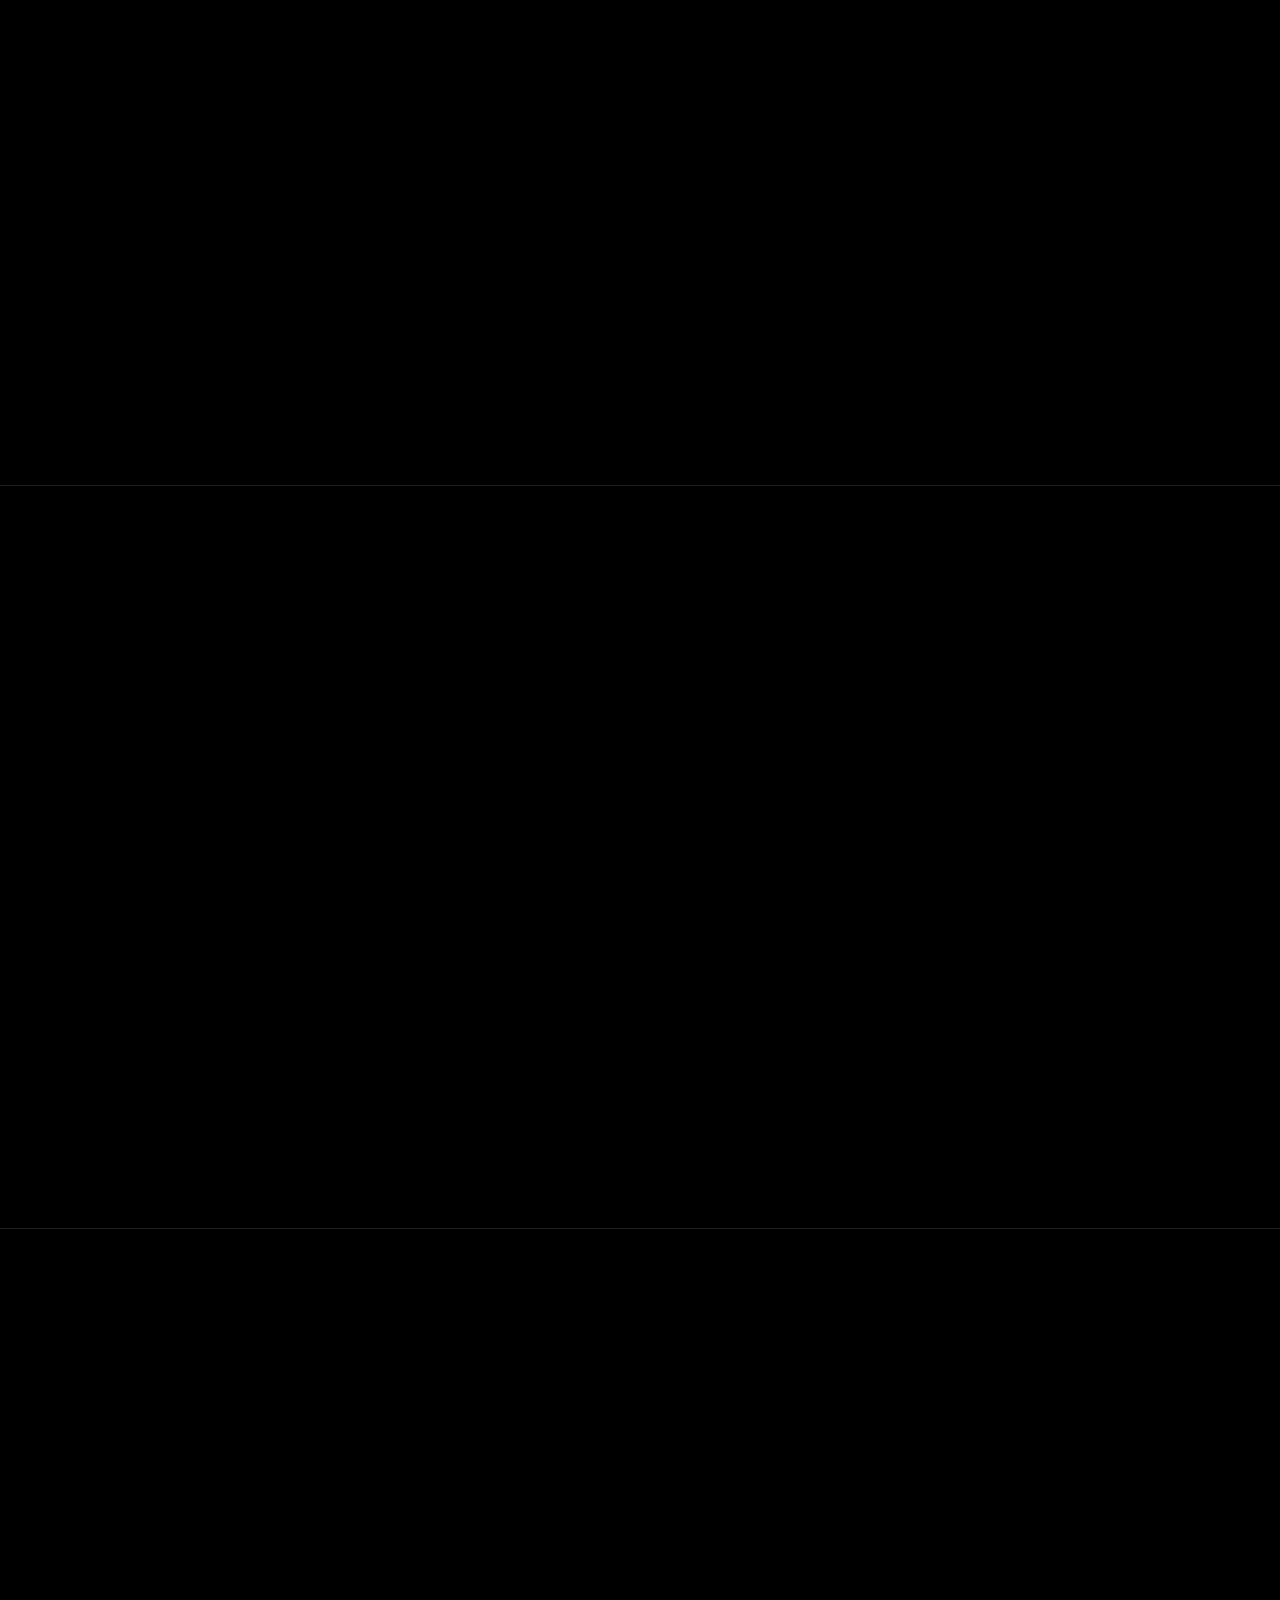
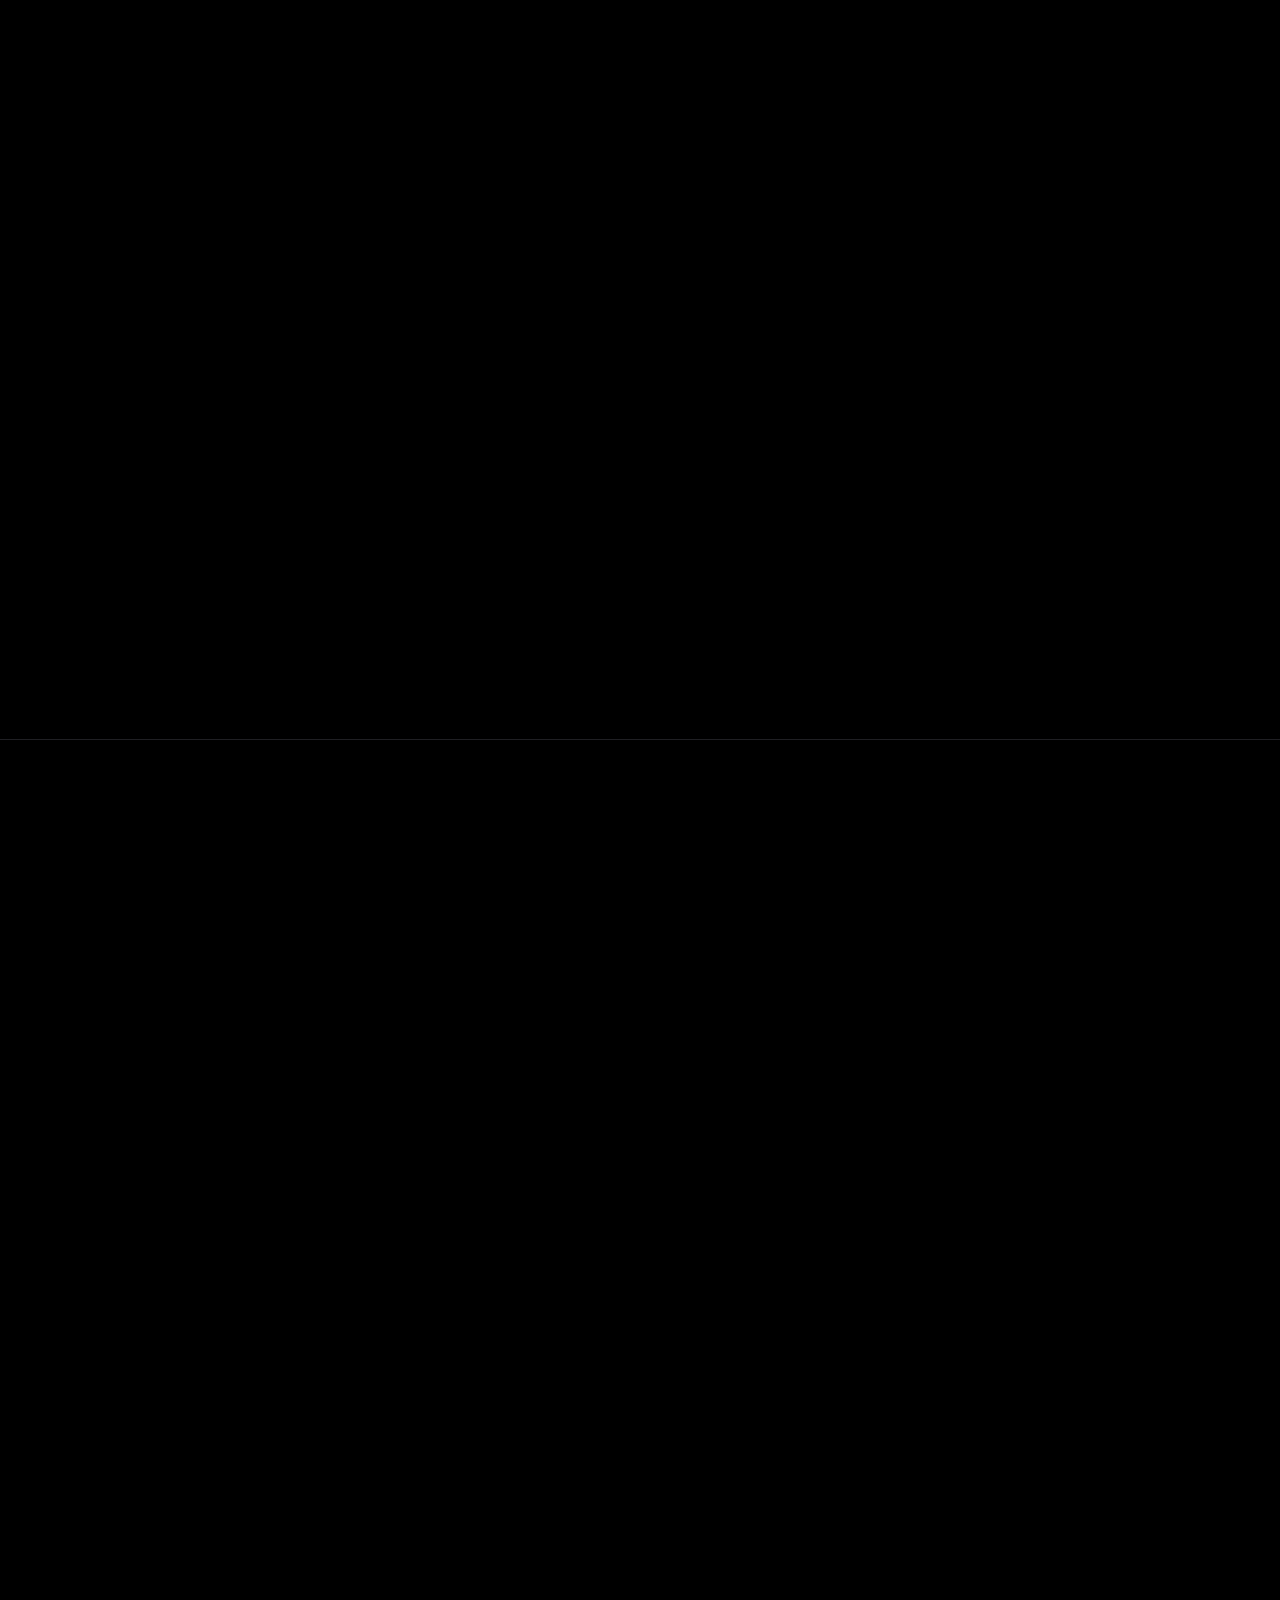
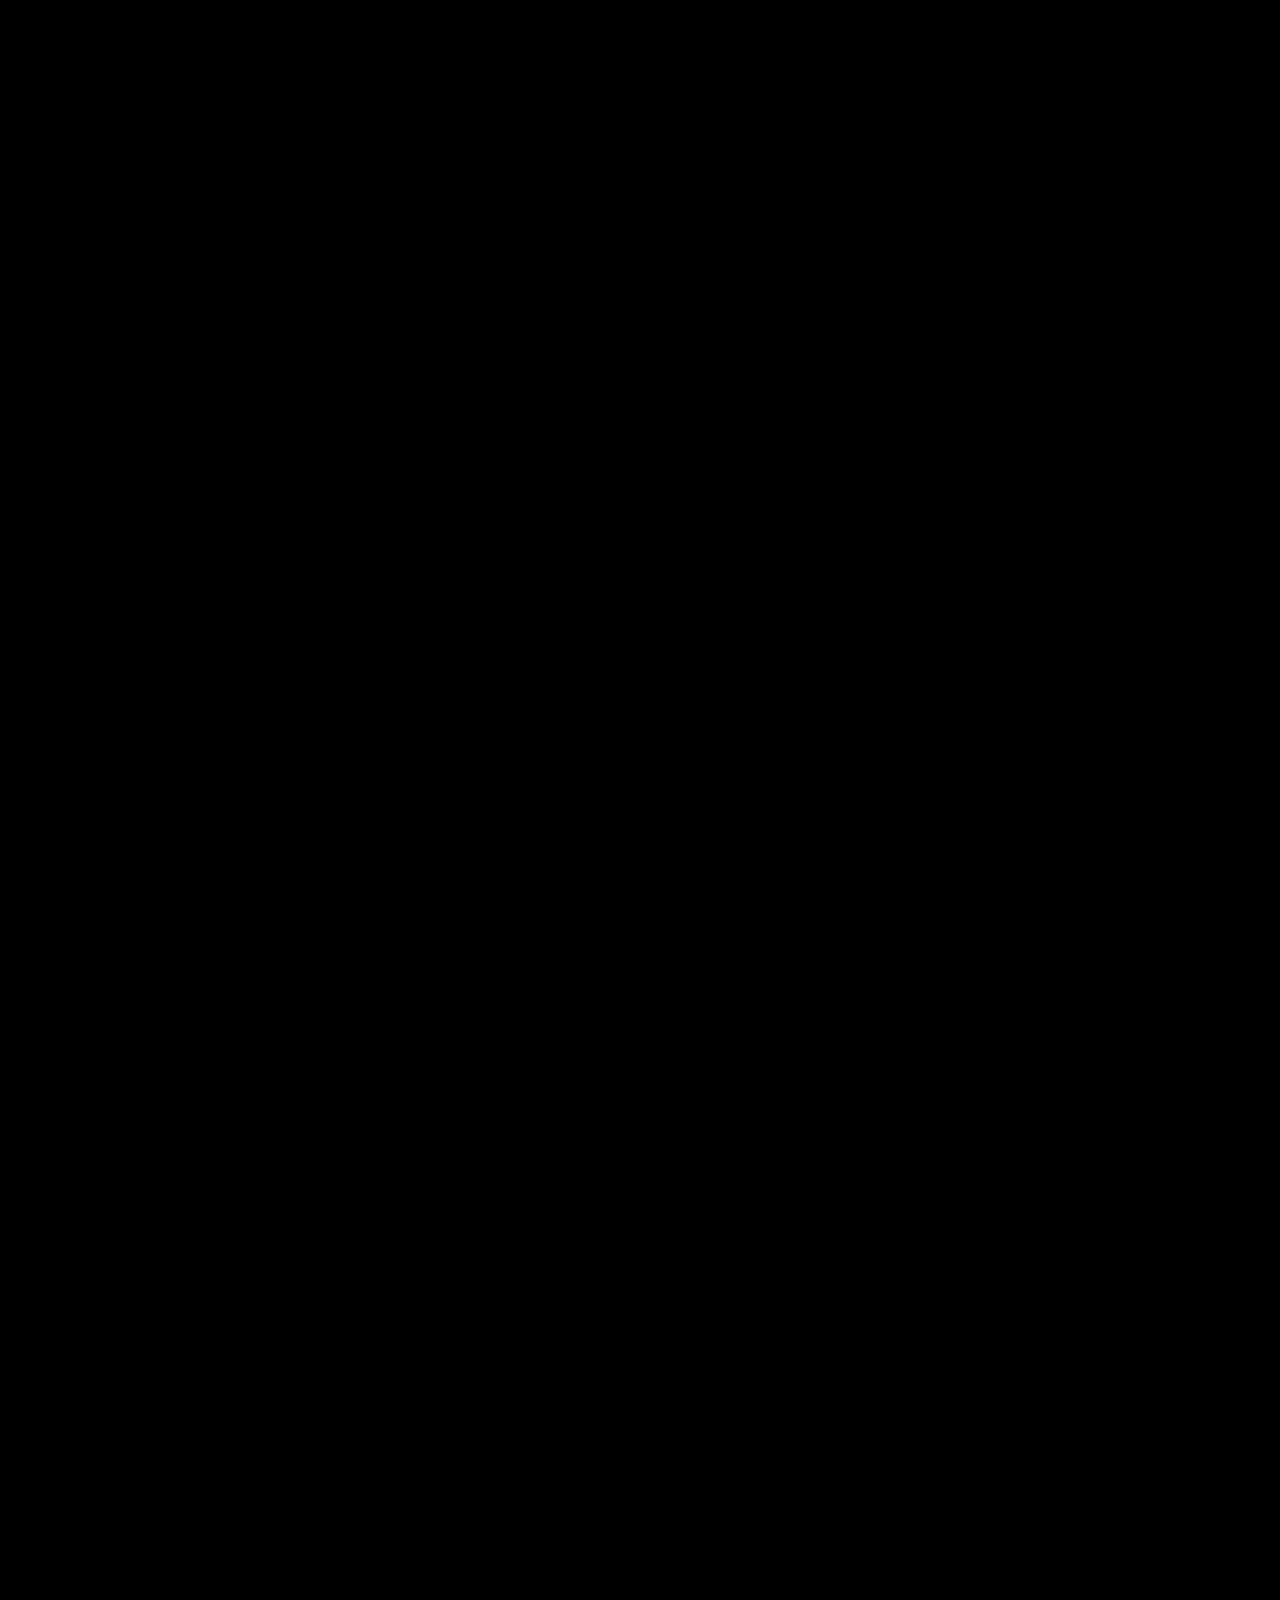
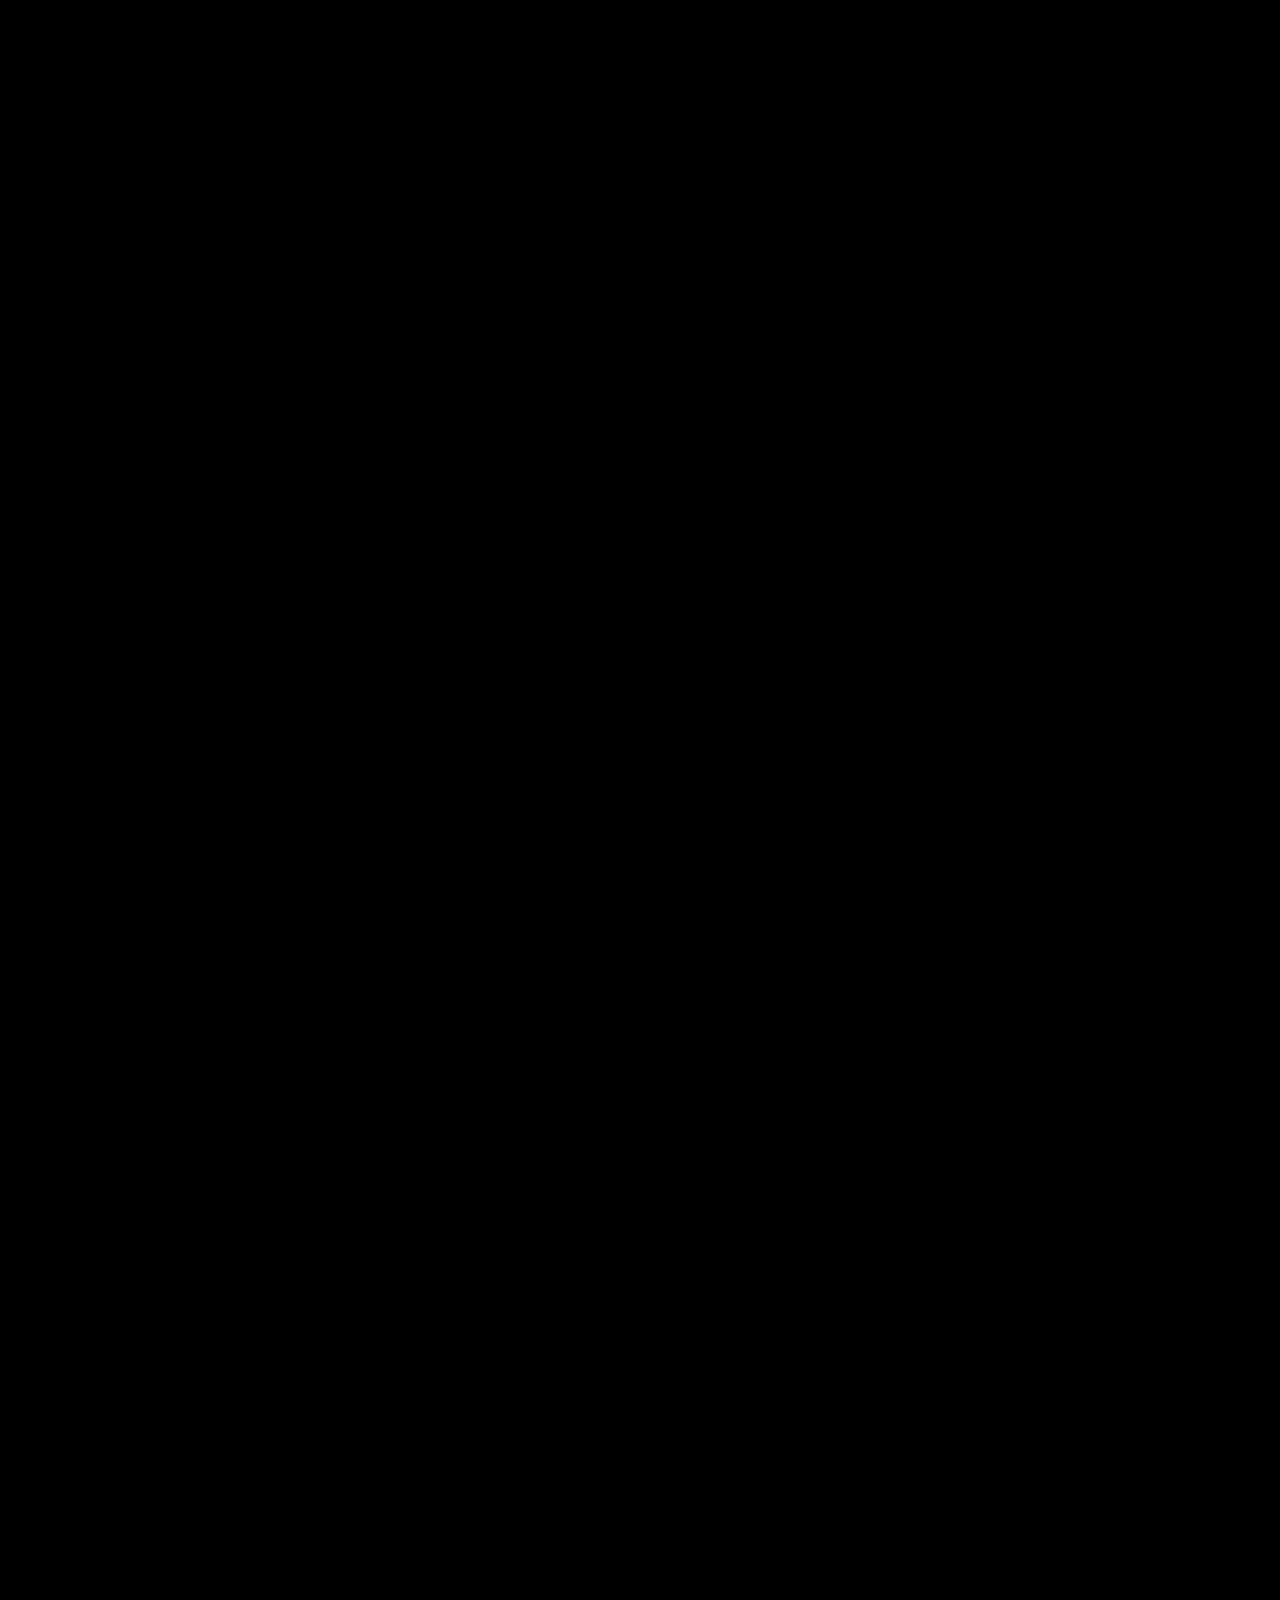
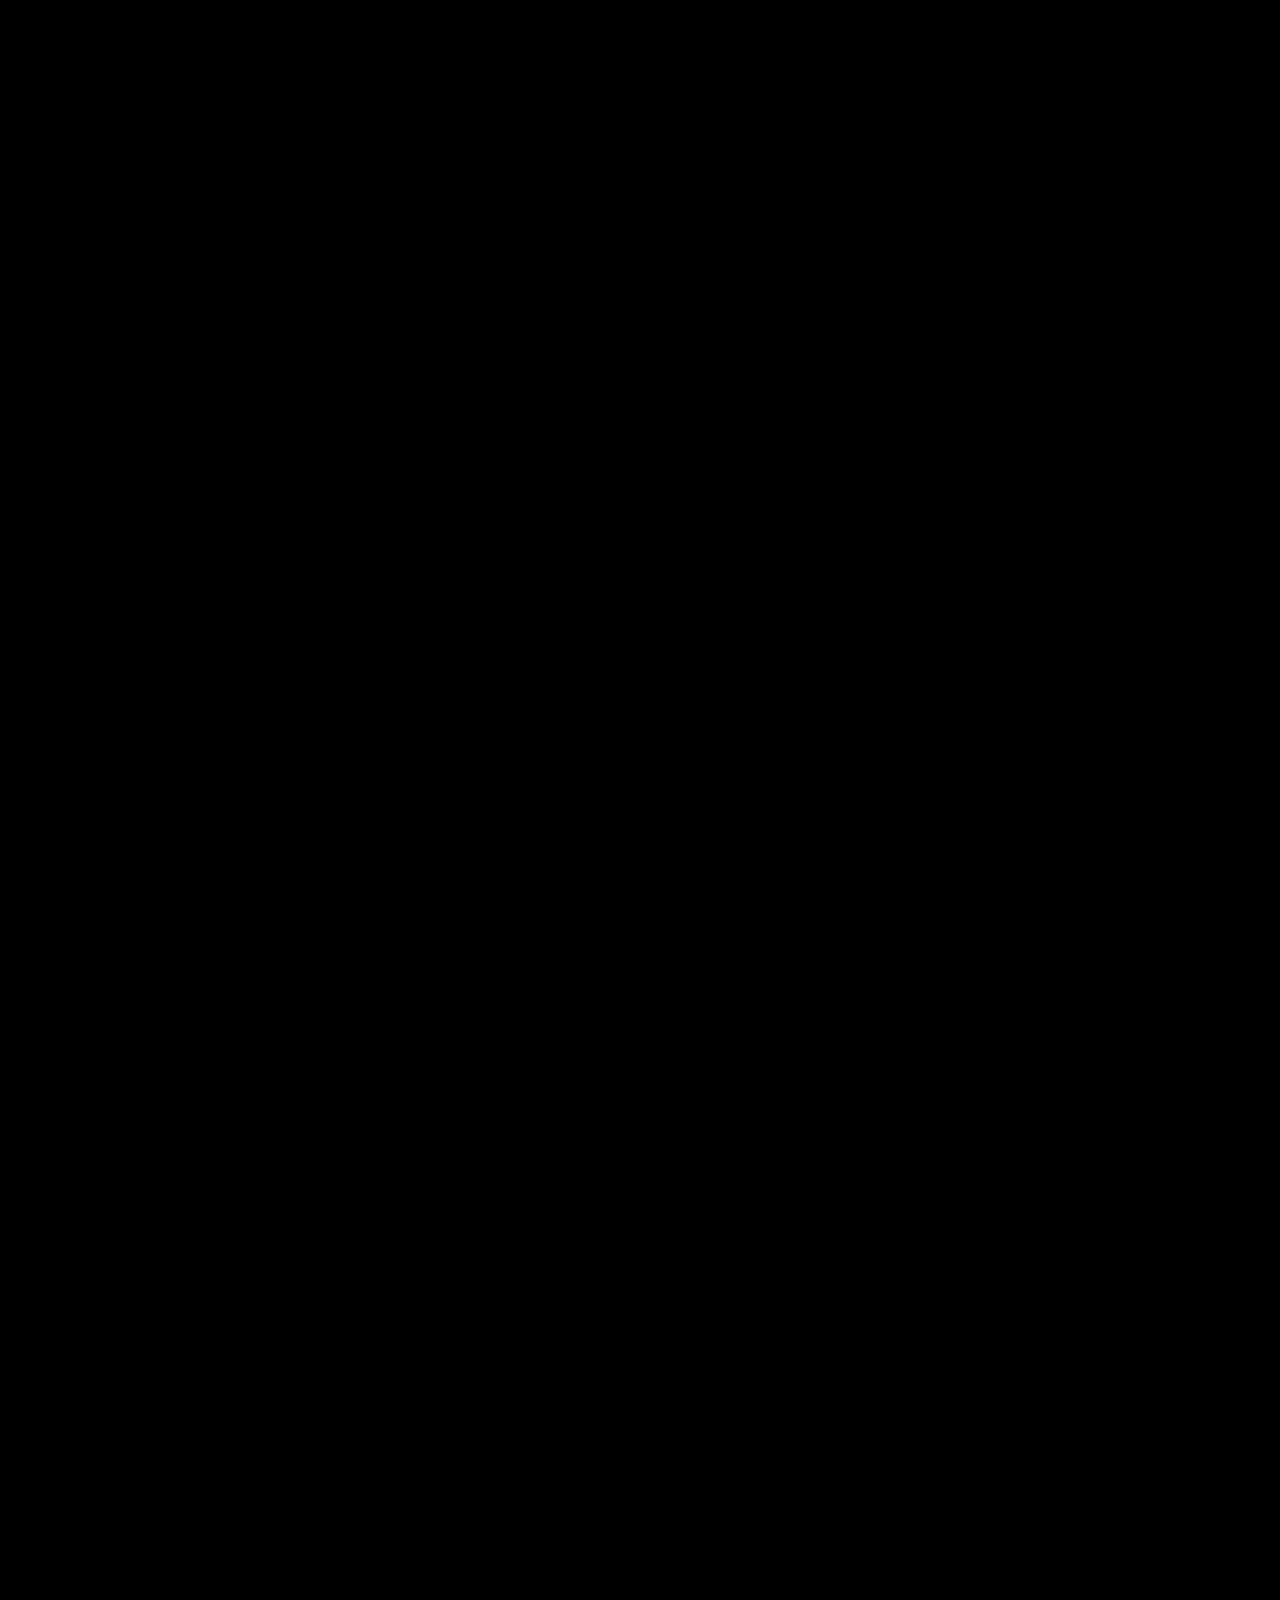
==== commit 844cc27c: "Strict encryption wording: it sets the chat's own key rotation (every Matrix app in the chat follows" ====
--- a/index.html
+++ b/index.html
@@ -141,9 +141,9 @@
     </svg>
     <div class="strict-lines" aria-live="polite">
       <p class="sl"><b>Every chat is end-to-end encrypted.</b> Your server only ever stores scrambled data.</p>
-      <p class="sl">Most Matrix apps keep one message key for <b>100 messages or a week.</b></p>
-      <p class="sl">Keepr swaps it <b class="green">every 10 messages, or every hour.</b></p>
-      <p class="sl">So a leaked key unlocks <b class="green">almost nothing.</b> We call it Strict encryption.</p>
+      <p class="sl">Most private chats keep one message key for <b>100 messages or a week</b>, Matrix's default.</p>
+      <p class="sl">Strict encryption sets your chat to a fresh key <b class="green">every 3 messages or 5 minutes</b> in direct chats, <b class="green">every 10 messages or an hour</b> in groups.</p>
+      <p class="sl">It's a setting of the chat itself, so every Matrix app in it follows. Keepr turns it on for chats you create; <b class="green">chats without it keep the default.</b></p>
     </div>
     <div class="keys" aria-hidden="true">
       <div class="keytrack"></div>
